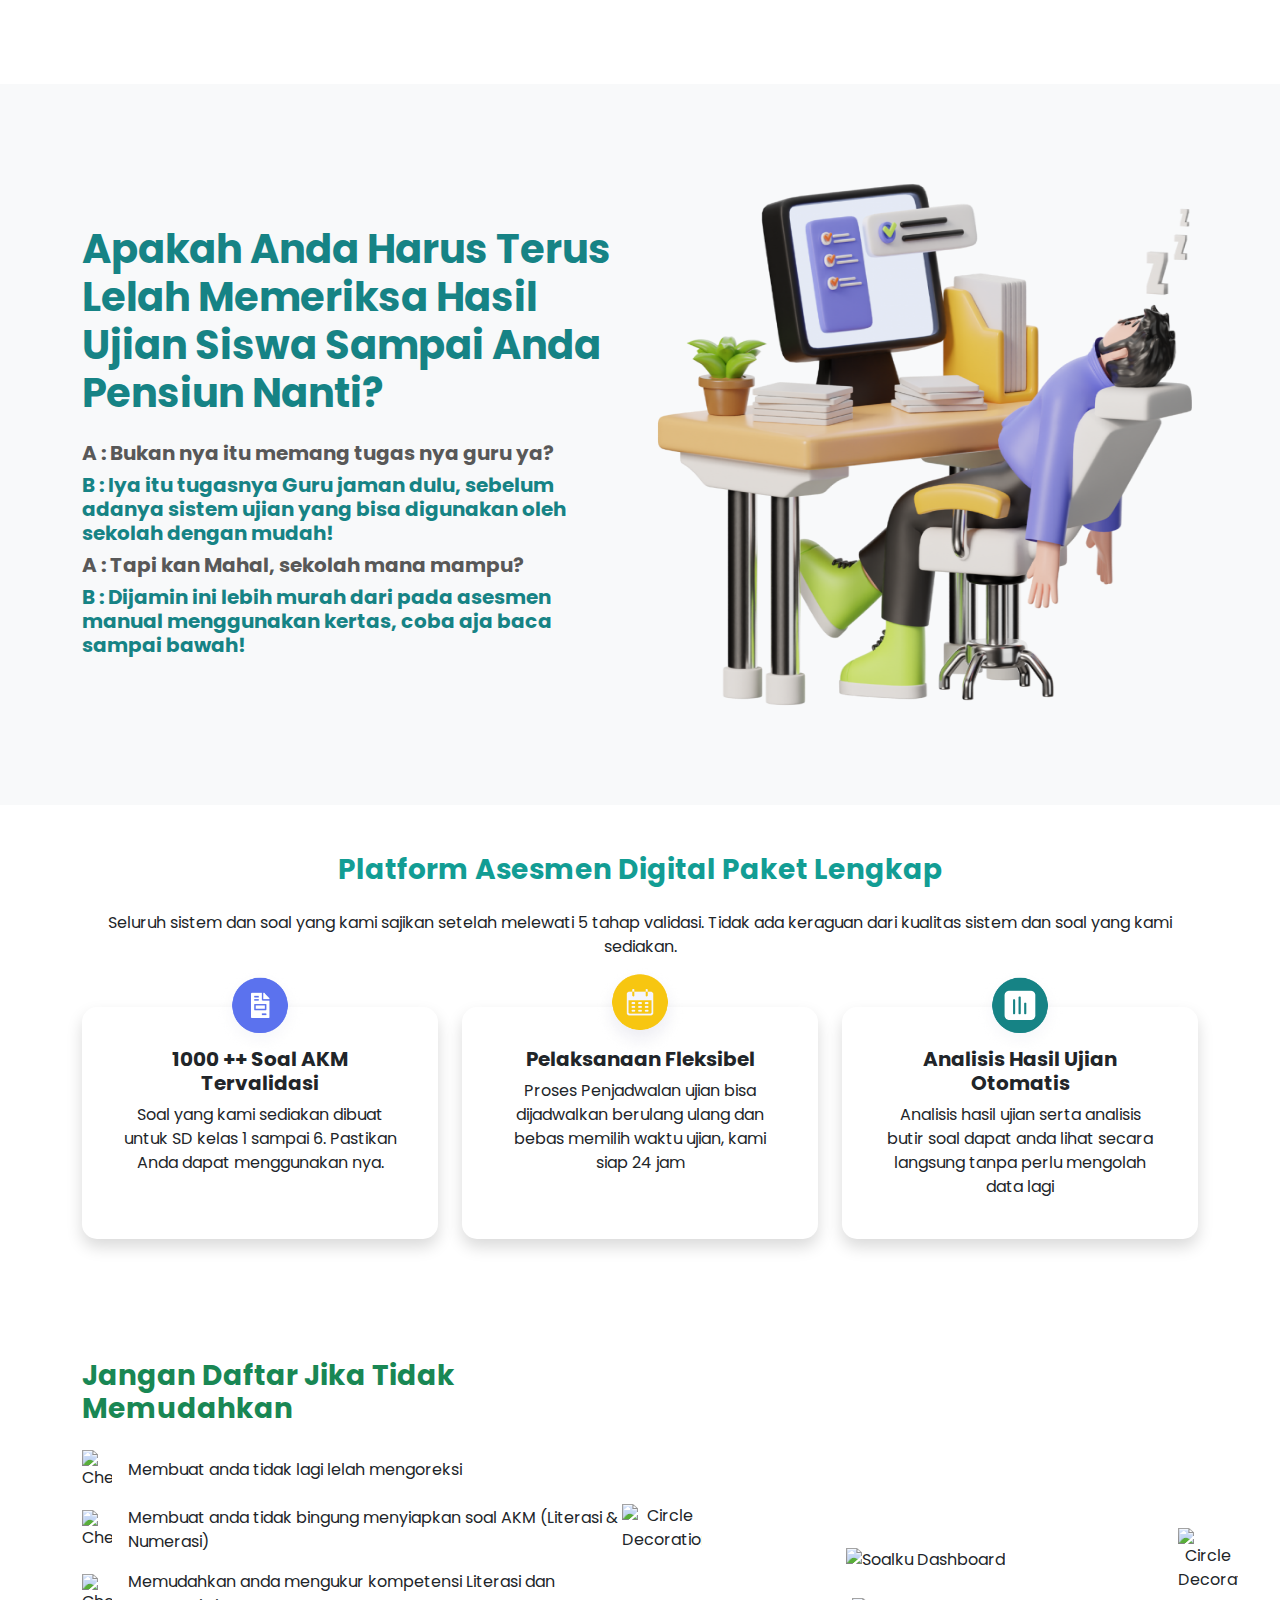
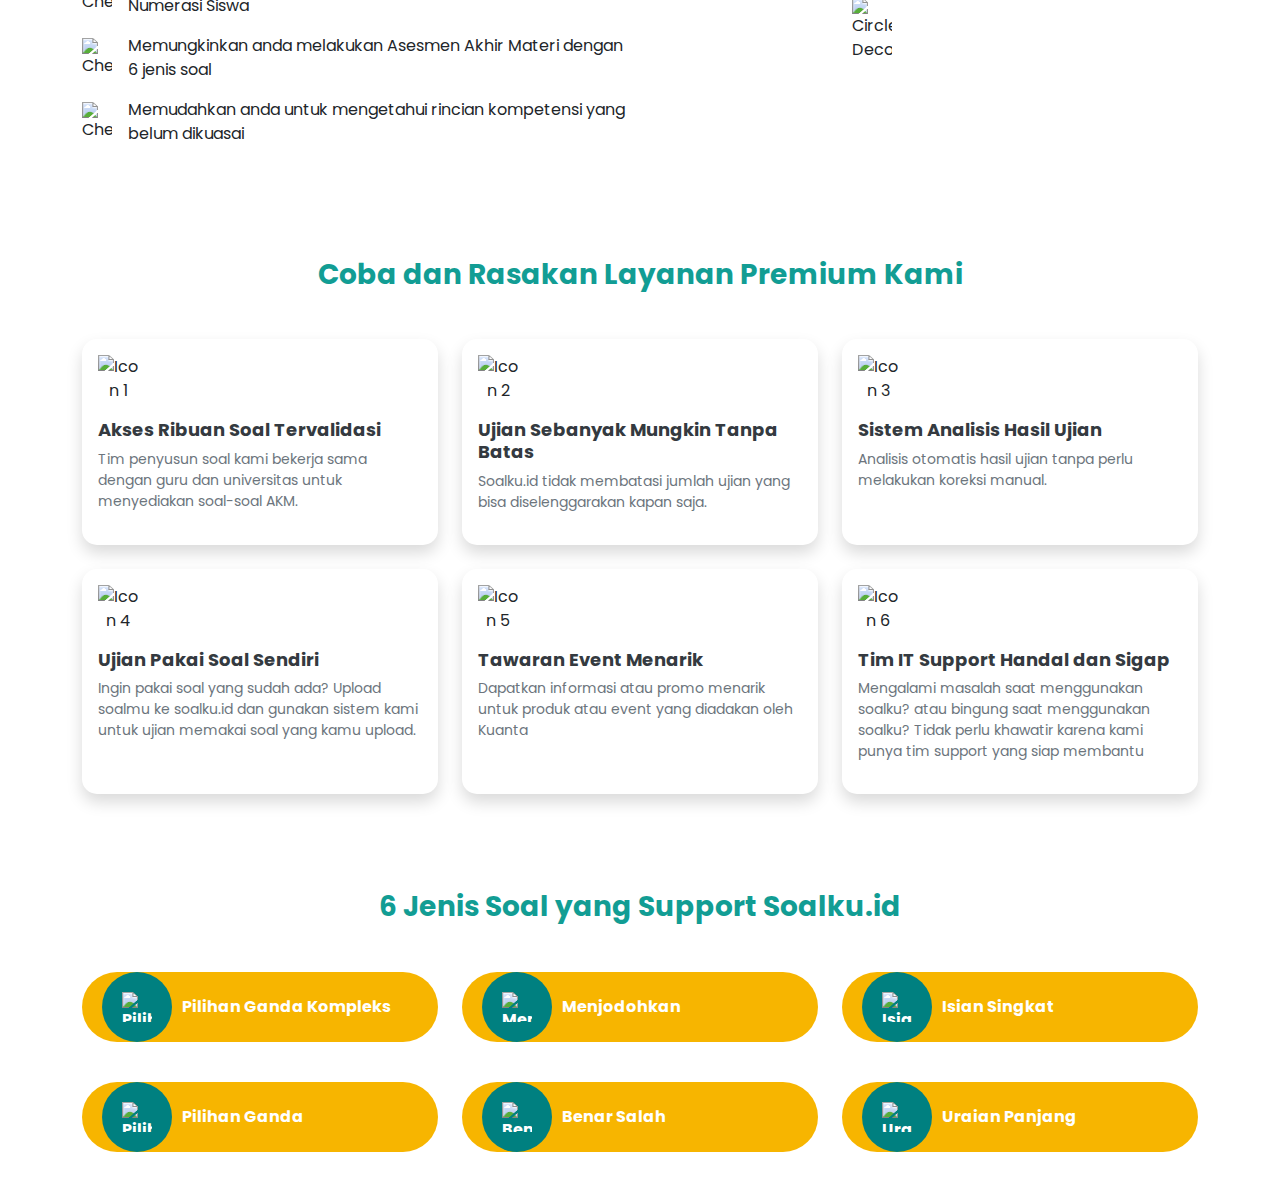
==== index.html @ 147ec41a "First progress" ====
<!doctype html>
<html lang="en">

<head>
    <meta charset="utf-8">
    <meta name="viewport" content="width=device-width, initial-scale=1">
    <title>Soalku FE</title>
    <link href="https://cdn.jsdelivr.net/npm/bootstrap@5.3.3/dist/css/bootstrap.min.css" rel="stylesheet"
        integrity="sha384-QWTKZyjpPEjISv5WaRU9OFeRpok6YctnYmDr5pNlyT2bRjXh0JMhjY6hW+ALEwIH" crossorigin="anonymous">
    <link href="https://fonts.googleapis.com/css2?family=Poppins:wght@400;500;600;700&display=swap" rel="stylesheet">
    <link rel="stylesheet" href="css/style.css">
</head>

<body>
    <nav>
        <div class="flex flex-row"></div>

    </nav>
    <main>

        <section>

        </section>

        <!-- start section 3 -->
        <section id="exam-explanation" class="py-5 bg-light">
            <div class="container">
                <div class="row align-items-center">
                    <div class="col-md-6">
                        <h1 class="mb-4 text-start" style="color: #168385;"><b>Apakah Anda Harus Terus Lelah Memeriksa
                                Hasil Ujian Siswa Sampai Anda Pensiun Nanti?</b></h1>
                        <h5 style="color: #585858;"><b>A : Bukan nya itu memang tugas nya guru ya?</b></h5>
                        <h5 style="color: #168385;"><b>B : Iya itu tugasnya Guru jaman dulu, sebelum adanya sistem ujian
                                yang bisa digunakan oleh sekolah dengan mudah!</b></h5>
                        <h5 style="color: #585858;"><b>A : Tapi kan Mahal, sekolah mana mampu?</b></h5>
                        <h5 style="color: #168385;"><b>B : Dijamin ini lebih murah dari pada asesmen manual menggunakan
                                kertas, coba aja baca sampai bawah!</b></h5>
                    </div>
                    <div class="col-md-6">
                        <img src="img/animasi guru lelah 1.png" style="width: 625px; height: 625px;" class="img-fluid"
                            alt="Gambar ilustasi pemeriksaan ujian">
                    </div>
                </div>
            </div>
        </section>
        <!-- end section 3 -->

        <!-- start section 4 -->
        <section id="assessment-platform" class="py-5">
            <div class="container text-center">
                <!-- Heading -->
                <h2 class="mb-4 fw-bold">Platform Asesmen Digital Paket Lengkap</h2>
                <p class="mb-5">Seluruh sistem dan soal yang kami sajikan setelah melewati 5 tahap validasi. Tidak ada
                    keraguan dari kualitas sistem dan soal yang kami sediakan.</p>

                <!-- Cards Section -->
                <div class="row justify-content-center">
                    <!-- Card 1 -->
                    <div class="col-md-4 mb-4">
                        <div class="card h-100 p-4 border-0 shadow">
                            <div class="card-body" style="position: relative;">
                                <!-- Icon -->
                                <div class="mb-3 icon-center">
                                    <img src="img/Group 79.png" alt="Soal AKM" class="img-fluid"
                                        style="width: 100px; height: 100px;">
                                </div>
                                <!-- Title -->
                                <h5 class="card-title fw-bold">1000 ++ Soal AKM Tervalidasi</h5>
                                <!-- Description -->
                                <p class="card-text">Soal yang kami sediakan dibuat untuk SD kelas 1 sampai 6. Pastikan
                                    Anda dapat menggunakan nya.</p>
                            </div>
                        </div>
                    </div>

                    <!-- Card 2 -->
                    <div class="col-md-4 mb-4">
                        <div class="card text-center h-100 p-4 border-0 shadow">
                            <div class="card-body" style="position: relative;">
                                <!-- Icon -->
                                <div class="mb-3 icon-center">
                                    <img src="img/Group 80.png" alt="Soal AKM" class="img-fluid"
                                        style="width: 100px; height: 100px;">
                                </div>
                                <!-- Title -->
                                <h5 class="card-title fw-bold">Pelaksanaan Fleksibel</h5>
                                <!-- Description -->
                                <p class="card-text">Proses Penjadwalan ujian bisa dijadwalkan berulang ulang dan bebas
                                    memilih waktu ujian, kami siap 24 jam</p>
                            </div>
                        </div>
                    </div>

                    <!-- Card 3 -->
                    <div class="col-md-4 mb-4">
                        <div class="card text-center h-100 p-4 border-0 shadow">
                            <div class="card-body" style="position: relative;">
                                <!-- Icon -->
                                <div class="mb-3 icon-center">
                                    <img src="img/Group 81.png" alt="Soal AKM" class="img-fluid"
                                        style="width: 100px; height: 100px;">
                                </div>
                                <!-- Title -->
                                <h5 class="card-title fw-bold">Analisis Hasil Ujian Otomatis</h5>
                                <!-- Description -->
                                <p class="card-text">Analisis hasil ujian serta analisis butir soal dapat anda lihat
                                    secara langsung tanpa perlu mengolah data lagi</p>
                            </div>
                        </div>
                    </div>


                </div>
            </div>
        </section>
        <!-- end section 4 -->

        <!-- section 5 -->
        <section class="container py-5">
            <div class="row align-items-center">
                <!-- Left side content (list of features) -->
                <div class="col-md-6">
                    <h2 class="fw-bold text-success">Jangan Daftar Jika Tidak Memudahkan</h2>
                    <ul class="list-unstyled mt-4">
                        <li class="d-flex align-items-center mb-3">
                            <img src="img/check-icon.png" alt="Check" class="me-3" style="width: 30px;">
                            Membuat anda tidak lagi lelah mengoreksi
                        </li>
                        <li class="d-flex align-items-center mb-3">
                            <img src="img/check-icon.png" alt="Check" class="me-3" style="width: 30px;">
                            Membuat anda tidak bingung menyiapkan soal AKM (Literasi & Numerasi)
                        </li>
                        <li class="d-flex align-items-center mb-3">
                            <img src="img/check-icon.png" alt="Check" class="me-3" style="width: 30px;">
                            Memudahkan anda mengukur kompetensi Literasi dan Numerasi Siswa
                        </li>
                        <li class="d-flex align-items-center mb-3">
                            <img src="img/check-icon.png" alt="Check" class="me-3" style="width: 30px;">
                            Memungkinkan anda melakukan Asesmen Akhir Materi dengan 6 jenis soal
                        </li>
                        <li class="d-flex align-items-center mb-3">
                            <img src="img/check-icon.png" alt="Check" class="me-3" style="width: 30px;">
                            Memudahkan anda untuk mengetahui rincian kompetensi yang belum dikuasai
                        </li>
                    </ul>
                </div>

                <!-- Right side content (image) -->
                <div class="col-md-6 text-center">
                    <div class="position-relative">
                        <!-- Main Screenshot -->
                        <img src="img/screenshot.png" alt="Soalku Dashboard" class="img-fluid"
                            style="width: 100%; max-width: 600px;">

                        <!-- Decorative Circles -->
                        <img src="img/circle-yellow.png" alt="Circle Decoration" class="position-absolute"
                            style="top: -20px; right: -40px; width: 60px;">
                        <img src="img/circle-blue.png" alt="Circle Decoration" class="position-absolute"
                            style="bottom: 20px; left: -30px; width: 80px;">
                        <img src="img/circle-red.png" alt="Circle Decoration" class="position-absolute"
                            style="top: 50px; left: 200px; width: 40px;">
                    </div>
                </div>
            </div>
        </section>
        <!-- end section 5 -->

        <!-- section 6 -->
        <section class="layanan-premium py-5">
            <div class="container text-center">
                <h2 class="mb-5">Coba dan Rasakan Layanan Premium Kami</h2>
                <div class="row g-4">
                    <!-- Card 1 -->
                    <div class="col-md-4">
                        <div class="card p-3 h-100 shadow">
                            <img src="img/ikon1.png" alt="Icon 1" class="mb-3" width="40">
                            <h5 class="fw-bold">Akses Ribuan Soal Tervalidasi</h5>
                            <p>Tim penyusun soal kami bekerja sama dengan guru dan universitas untuk menyediakan
                                soal-soal AKM.</p>
                        </div>
                    </div>
                    <!-- Card 2 -->
                    <div class="col-md-4">
                        <div class="card p-3 h-100 shadow">
                            <img src="img/ikon2.png" alt="Icon 2" class="mb-3" width="40">
                            <h5 class="fw-bold">Ujian Sebanyak Mungkin Tanpa Batas</h5>
                            <p>Soalku.id tidak membatasi jumlah ujian yang bisa diselenggarakan kapan saja.</p>
                        </div>
                    </div>
                    <!-- Card 3 -->
                    <div class="col-md-4">
                        <div class="card p-3 h-100 shadow">
                            <img src="img/ikon3.png" alt="Icon 3" class="mb-3" width="40">
                            <h5 class="fw-bold">Sistem Analisis Hasil Ujian</h5>
                            <p>Analisis otomatis hasil ujian tanpa perlu melakukan koreksi manual.</p>
                        </div>
                    </div>

                    <!-- Card 4 -->
                    <div class="col-md-4">
                        <div class="card p-3 h-100 shadow">
                            <img src="img/ikon3.png" alt="Icon 4" class="mb-3" width="40">
                            <h5 class="fw-bold">Ujian Pakai Soal Sendiri</h5>
                            <p>Ingin pakai soal yang sudah ada? Upload soalmu ke soalku.id dan gunakan sistem kami untuk
                                ujian memakai soal yang kamu upload.</p>
                        </div>
                    </div>

                    <!-- Card 5 -->
                    <div class="col-md-4">
                        <div class="card p-3 h-100 shadow">
                            <img src="img/ikon3.png" alt="Icon 5" class="mb-3" width="40">
                            <h5 class="fw-bold">Tawaran Event Menarik</h5>
                            <p>Dapatkan informasi atau promo menarik untuk produk atau event yang diadakan oleh Kuanta
                            </p>
                        </div>
                    </div>

                    <!-- Card 6 -->
                    <div class="col-md-4">
                        <div class="card p-3 h-100 shadow">
                            <img src="img/ikon3.png" alt="Icon 6" class="mb-3" width="40">
                            <h5 class="fw-bold">Tim IT Support Handal dan Sigap</h5>
                            <p>Mengalami masalah saat menggunakan soalku? atau bingung saat menggunakan soalku? Tidak
                                perlu khawatir karena kami punya tim support yang siap membantu</p>
                        </div>
                    </div>
                    <!-- Add other cards similarly... -->
                </div>
            </div>
        </section>


        <section class="jenis-soal py-5">
            <div class="container text-center">
                <h2 class="mb-5">6 Jenis Soal yang Support Soalku.id</h2>
                <div class="row g-4 justify-content-center">
                    <div class="col-md-4">
                        <div class="btn-custom d-flex align-items-center">
                            <div class="ikon-wrapper">
                                <img src="img/ikon-pilihan-ganda.png" alt="Pilihan Ganda" class="ikon">
                            </div>
                            <span>Pilihan Ganda Kompleks</span>
                        </div>
                    </div>
                    <div class="col-md-4">
                        <div class="btn-custom d-flex align-items-center">
                            <div class="ikon-wrapper">
                                <img src="img/ikon-menjodohkan.png" alt="Menjodohkan" class="ikon">
                            </div>
                            <span>Menjodohkan</span>
                        </div>
                    </div>
                    <div class="col-md-4">
                        <div class="btn-custom d-flex align-items-center">
                            <div class="ikon-wrapper">
                                <img src="img/ikon-isian-singkat.png" alt="Isian Singkat" class="ikon">
                            </div>
                            <span>Isian Singkat</span>
                        </div>
                    </div>
                </div>

                <div class="row g-4 justify-content-center mt-3">
                    <div class="col-md-4">
                        <div class="btn-custom d-flex align-items-center">
                            <div class="ikon-wrapper">
                                <img src="img/ikon-pilihan-ganda.png" alt="Pilihan Ganda" class="ikon">
                            </div>
                            <span>Pilihan Ganda</span>
                        </div>
                    </div>
                    <div class="col-md-4">
                        <div class="btn-custom d-flex align-items-center">
                            <div class="ikon-wrapper">
                                <img src="img/ikon-benar-salah.png" alt="Benar Salah" class="ikon">
                            </div>
                            <span>Benar Salah</span>
                        </div>
                    </div>
                    <div class="col-md-4">
                        <div class="btn-custom d-flex align-items-center">
                            <div class="ikon-wrapper">
                                <img src="img/ikon-uraian-panjang.png" alt="Uraian Panjang" class="ikon">
                            </div>
                            <span>Uraian Panjang</span>
                        </div>
                    </div>
                </div>
            </div>
        </section>
        <!-- end section 6 -->
    </main>
    <script src="https://cdn.jsdelivr.net/npm/bootstrap@5.3.3/dist/js/bootstrap.bundle.min.js"
        integrity="sha384-YvpcrYf0tY3lHB60NNkmXc5s9fDVZLESaAA55NDzOxhy9GkcIdslK1eN7N6jIeHz"
        crossorigin="anonymous"></script>
</body>

</html>
---- css/style.css ----
body {
    font-family: 'Poppins', sans-serif;
    font-weight: 400; /* Bisa disesuaikan dengan pilihan yang di-load */
}

.icon-center {
    position: absolute;
    top: -20px;
    left: 50%;
    transform: translate(-50%, -50%);
}

* {
    margin: 0px;
    padding: 0px;
    list-style: none;
    text-decoration: none;
}

main {
    display: flex;
    flex-direction: column;
}

nav {
    padding: 42px 126px 42px 83px;
}

h2 {
    font-weight: bold;
    color: #129D94;
}

.card {
    border: none;
    border-radius: 15px;
}

.layanan-premium .card h5 {
    color: #343A40;
    font-size: 18px;
    text-align: start;
}

.layanan-premium .card p {
    font-size: 14px;
    color: #6C757D;
    text-align: start;
}

.jenis-soal-item {
    background-color: #E5F9F7;
    color: #129D94;
    text-align: center;
}

.jenis-soal-item img {
    margin-bottom: 10px;
}

.jenis-soal-item p {
    font-weight: bold;
    color: #343A40;
}

.btn-custom {
    background-color: #f7b500; /* Warna kuning */
    color: white;
    border-radius: 50px;
    padding: 10px 20px;
    display: flex;
    align-items: center;
    justify-content: flex-start;
    font-size: 16px;
    font-weight: bold;
    width: 100%;
    height: 70px;
    position: relative;
}

.ikon-wrapper {
    background-color: #008080; /* Warna hijau untuk lingkaran */
    border-radius: 50%;
    width: 70px;
    height: 70px;
    display: flex;
    align-items: center;
    justify-content: center;
    margin-right: 10px;
}

.ikon {
    width: 30px;
    height: 30px;
}

h2 {
    font-size: 28px;
    font-weight: bold;
}
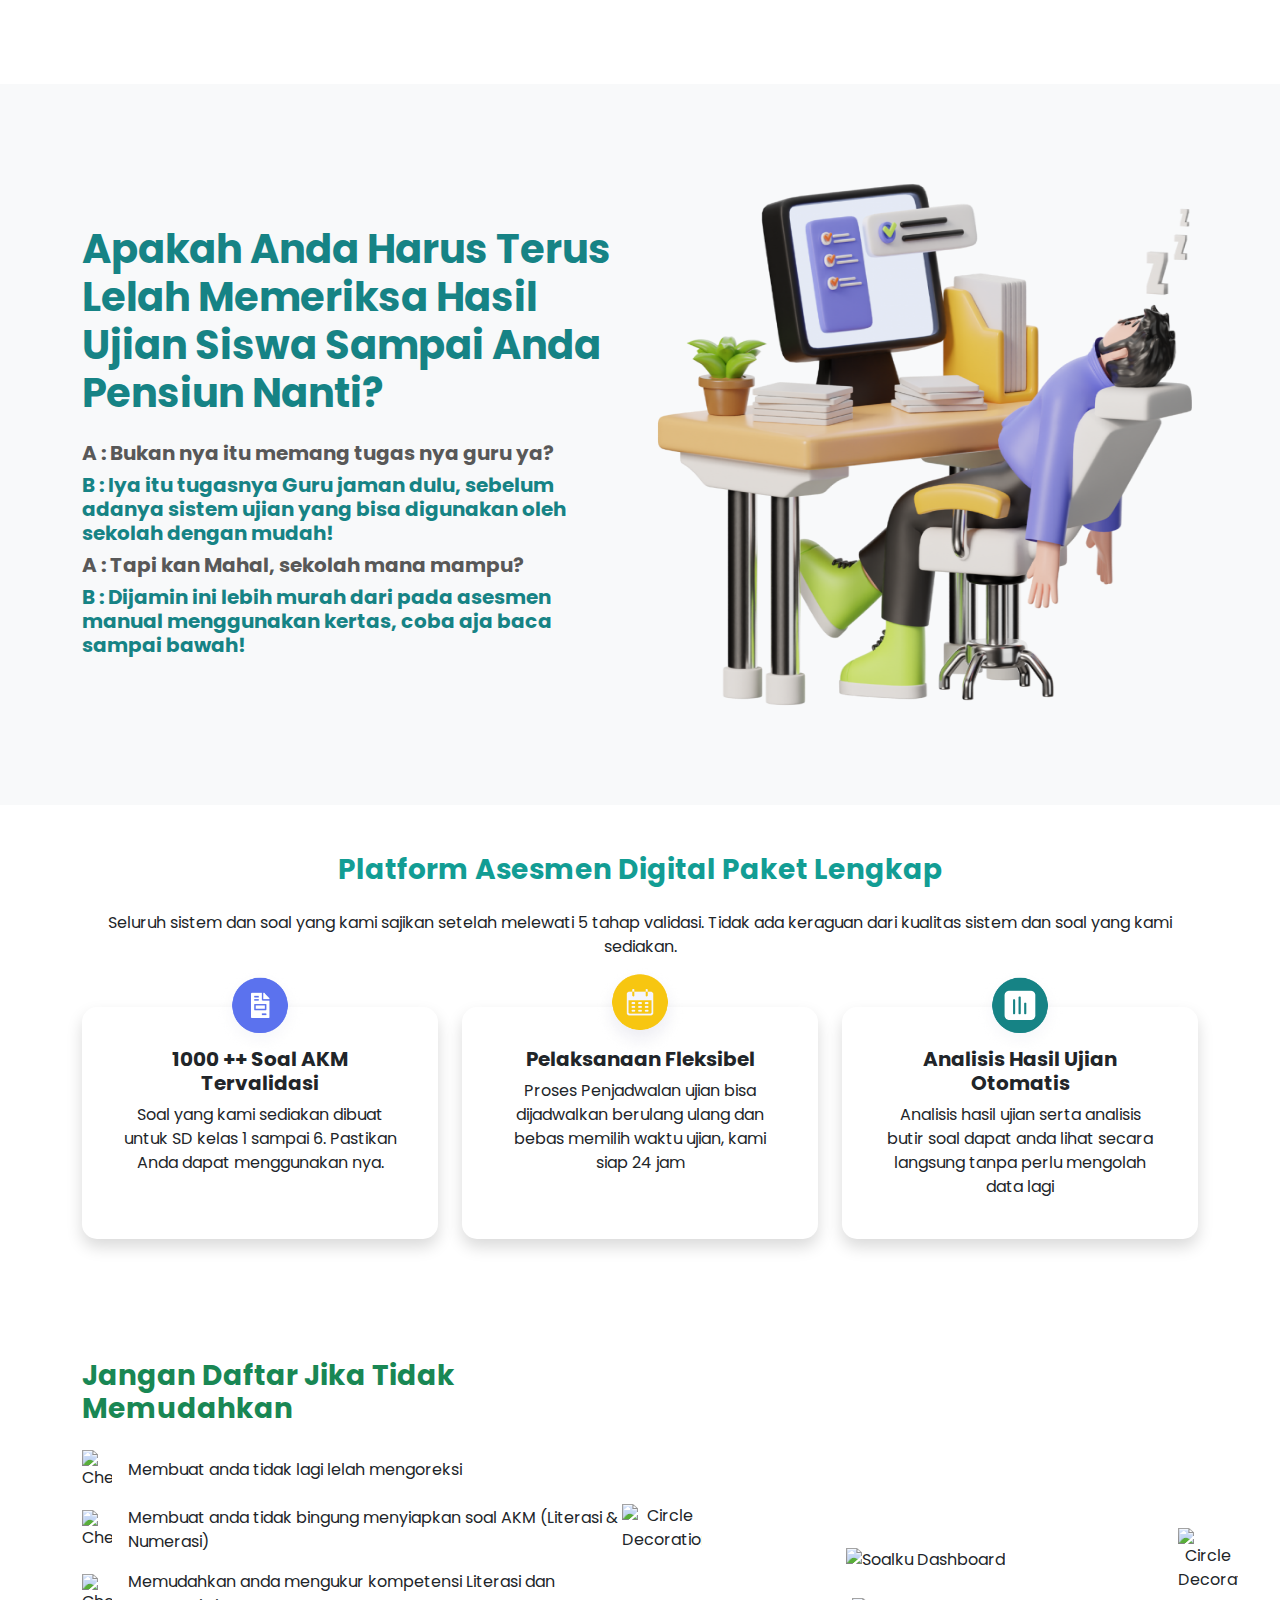
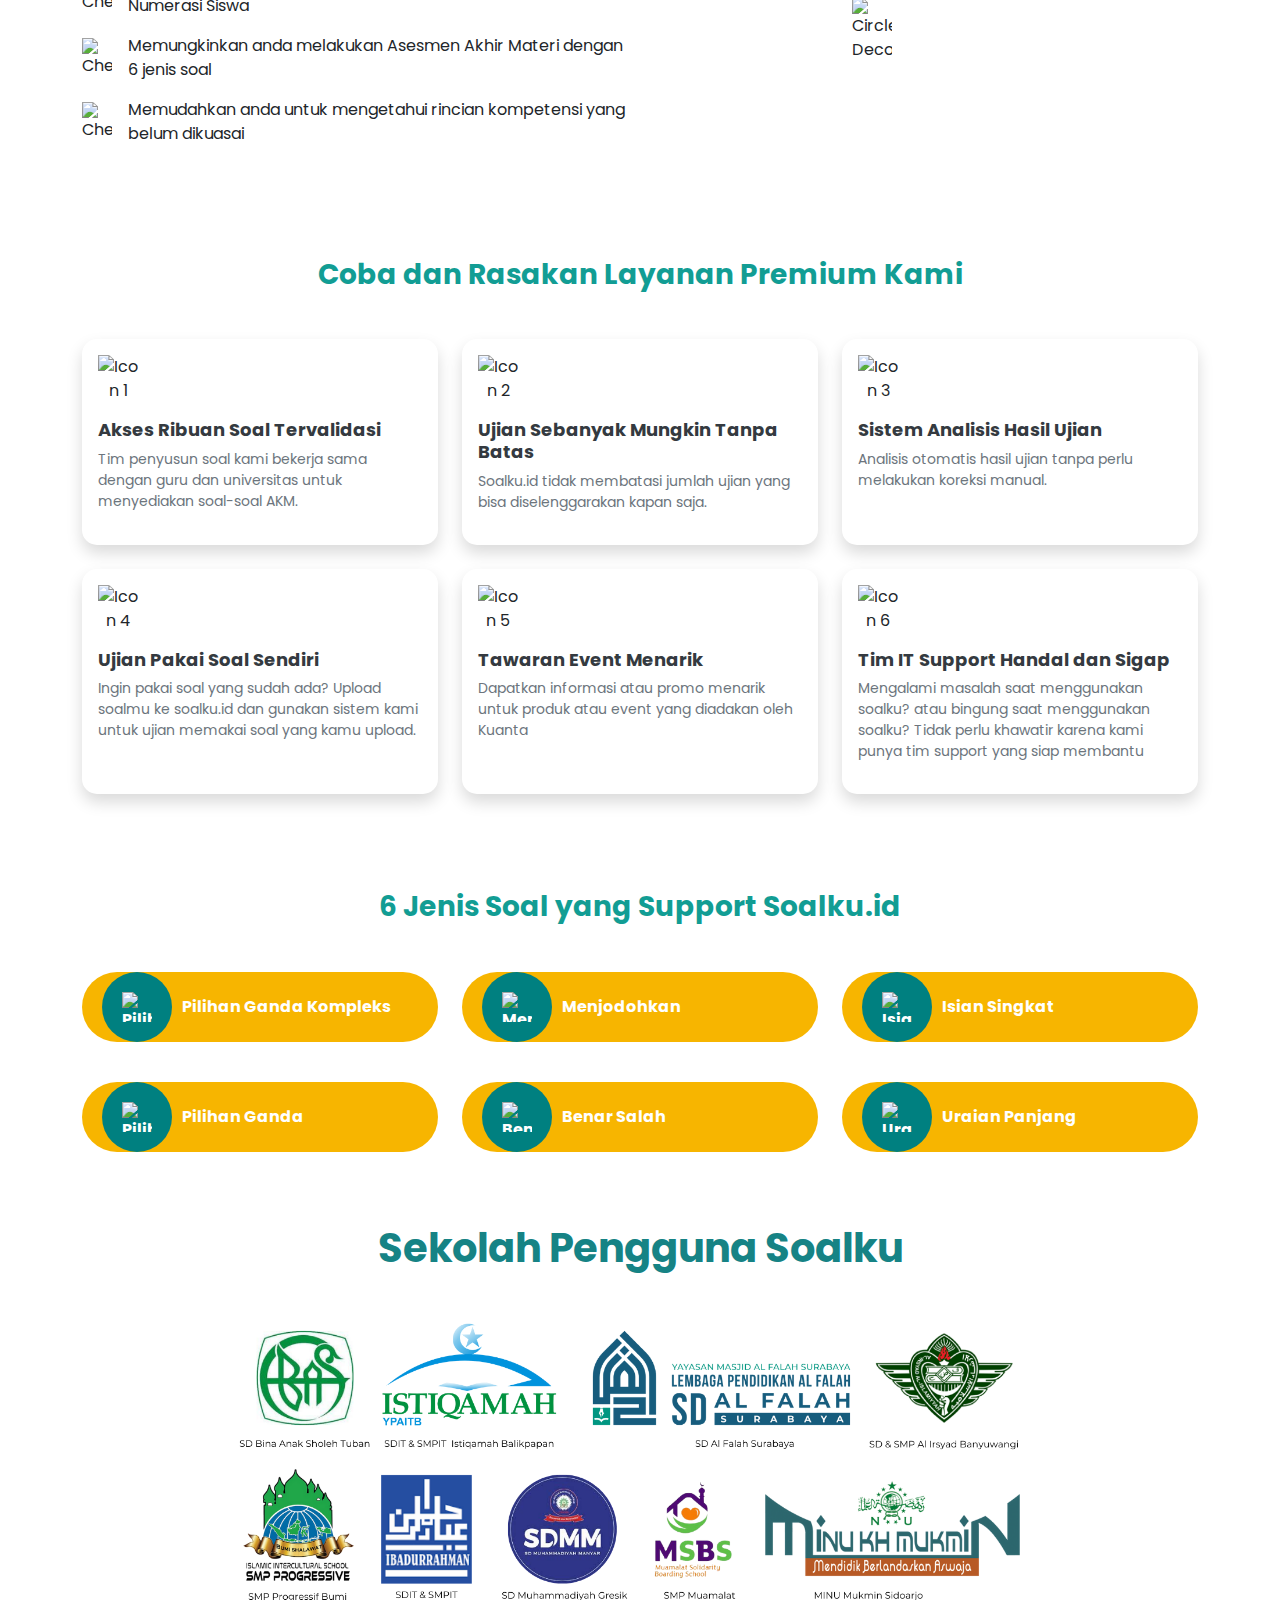
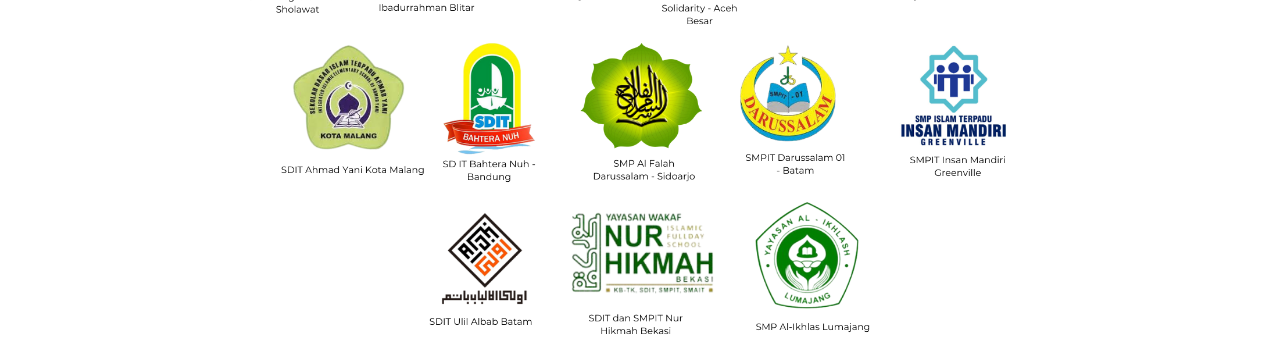
==== commit cad14719: "First progress revisi" ====
--- a/index.html
+++ b/index.html
@@ -290,6 +290,13 @@
             </div>
         </section>
         <!-- end section 6 -->
+
+        <section>
+            <div class="container">
+                <h1 class="my-4" style="color: #168385;text-align: center; font-weight: bold;">Sekolah Pengguna Soalku</h1>
+                <img src="img/Proposal Produk Soalku.id 1.png" alt="Daftar Sekolah Pengguna Soalku" class="main-image">
+            </div>
+        </section>
     </main>
     <script src="https://cdn.jsdelivr.net/npm/bootstrap@5.3.3/dist/js/bootstrap.bundle.min.js"
         integrity="sha384-YvpcrYf0tY3lHB60NNkmXc5s9fDVZLESaAA55NDzOxhy9GkcIdslK1eN7N6jIeHz"
--- a/css/style.css
+++ b/css/style.css
@@ -98,4 +98,10 @@
 h2 {
     font-size: 28px;
     font-weight: bold;
+}
+
+.main-image {
+    max-width: 100%;
+    height: auto;
+    margin: 20px 0;
 }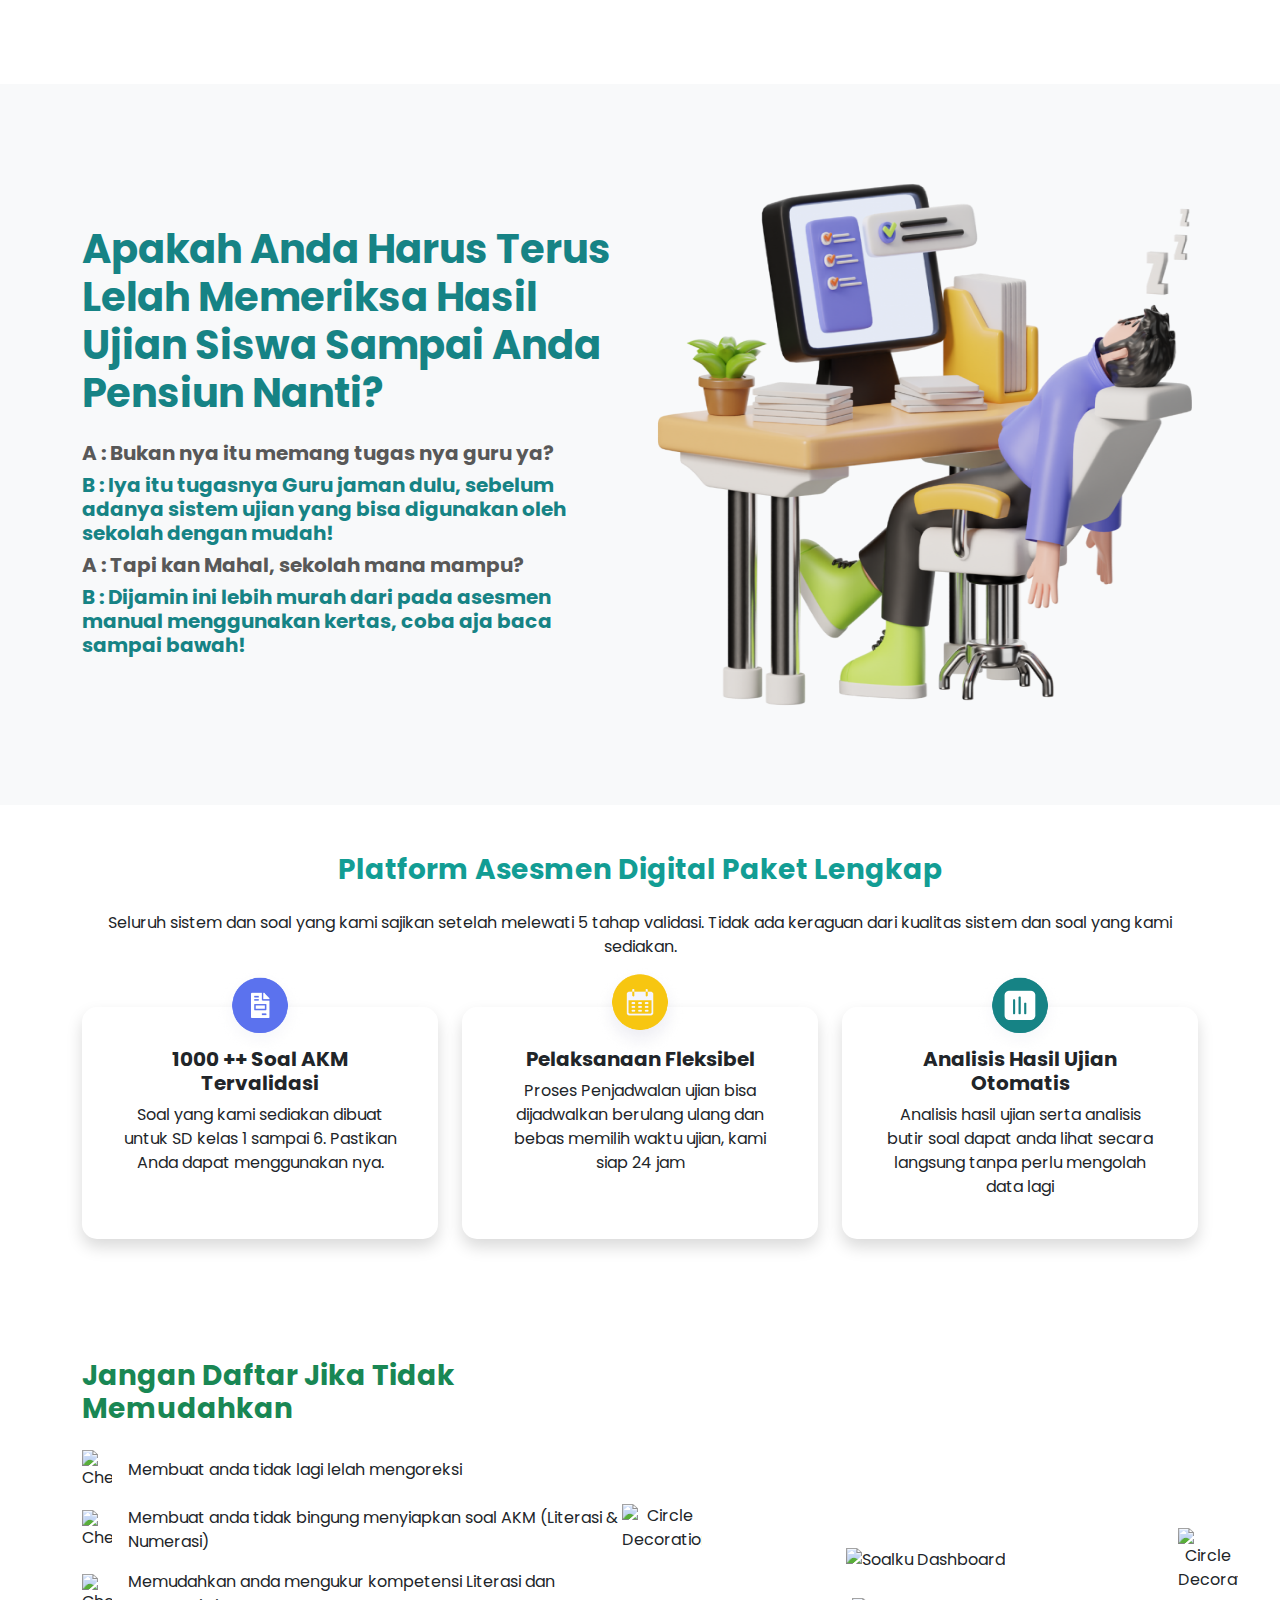
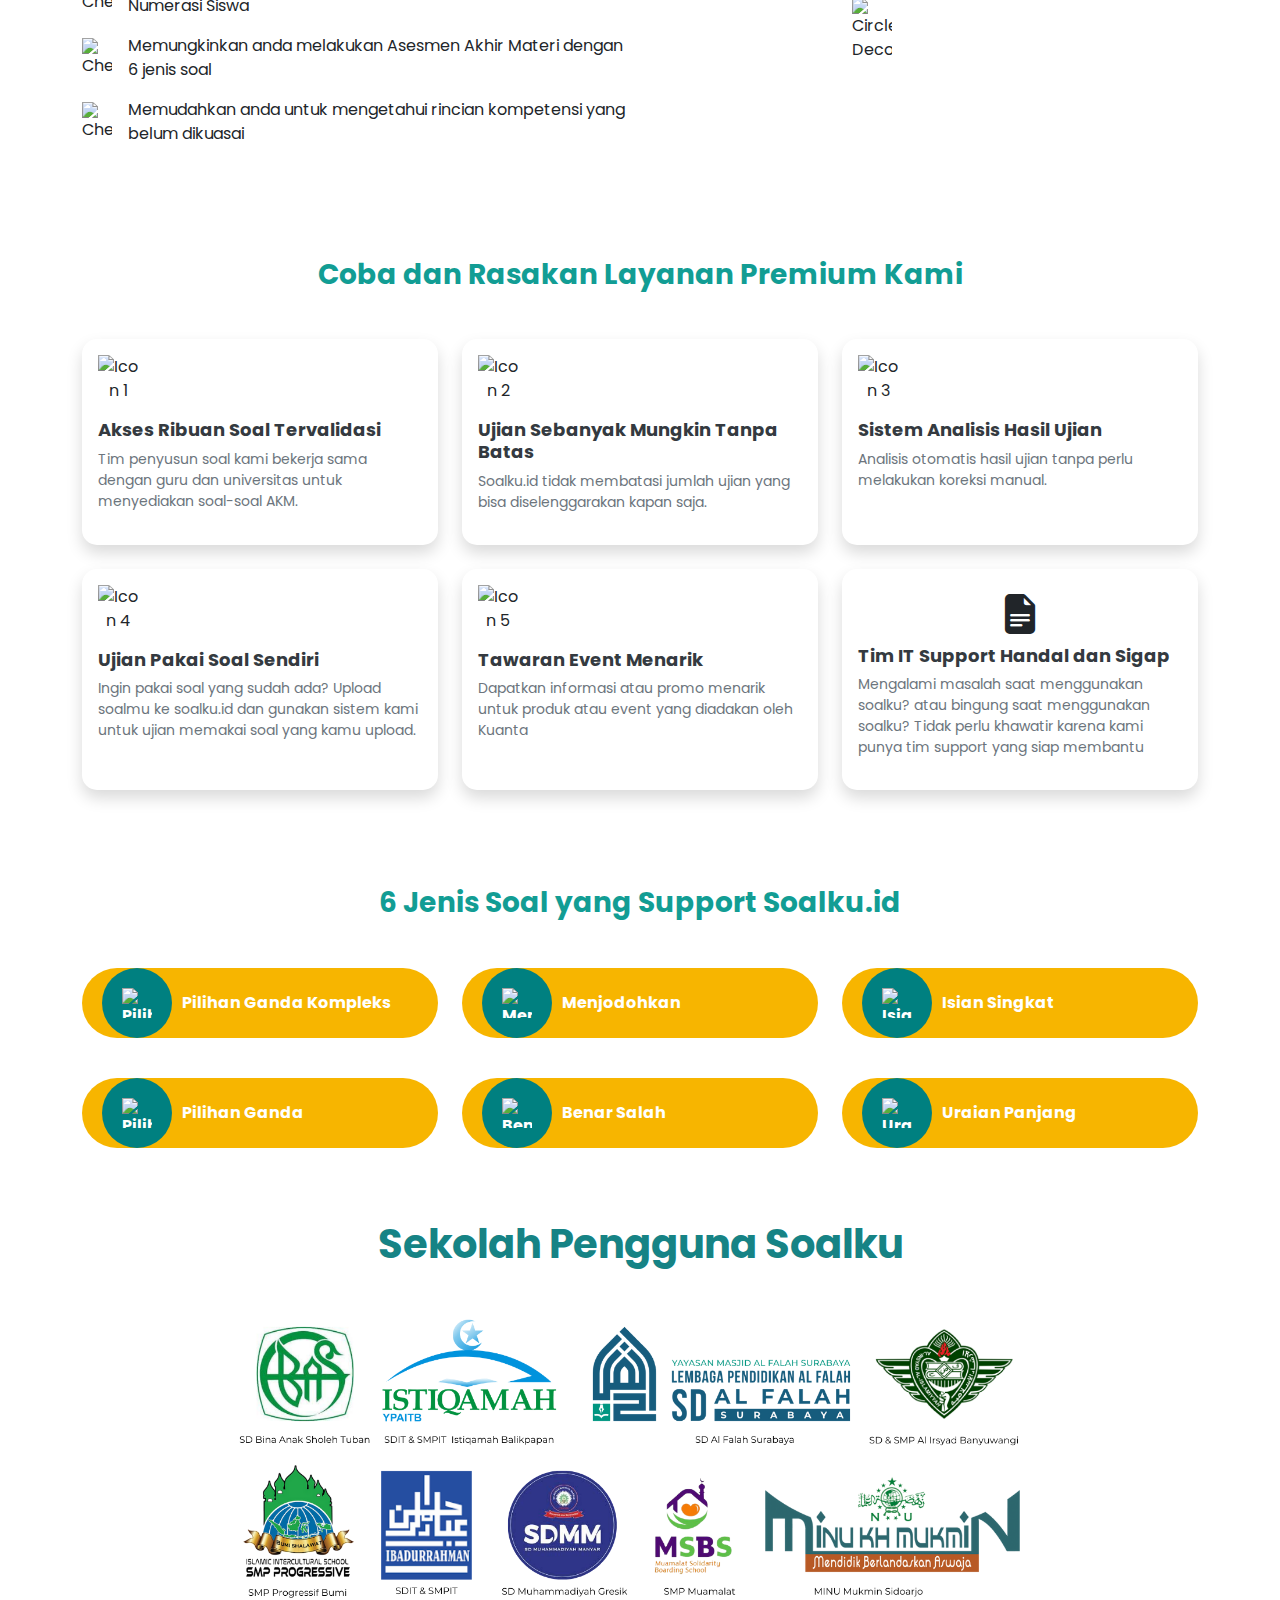
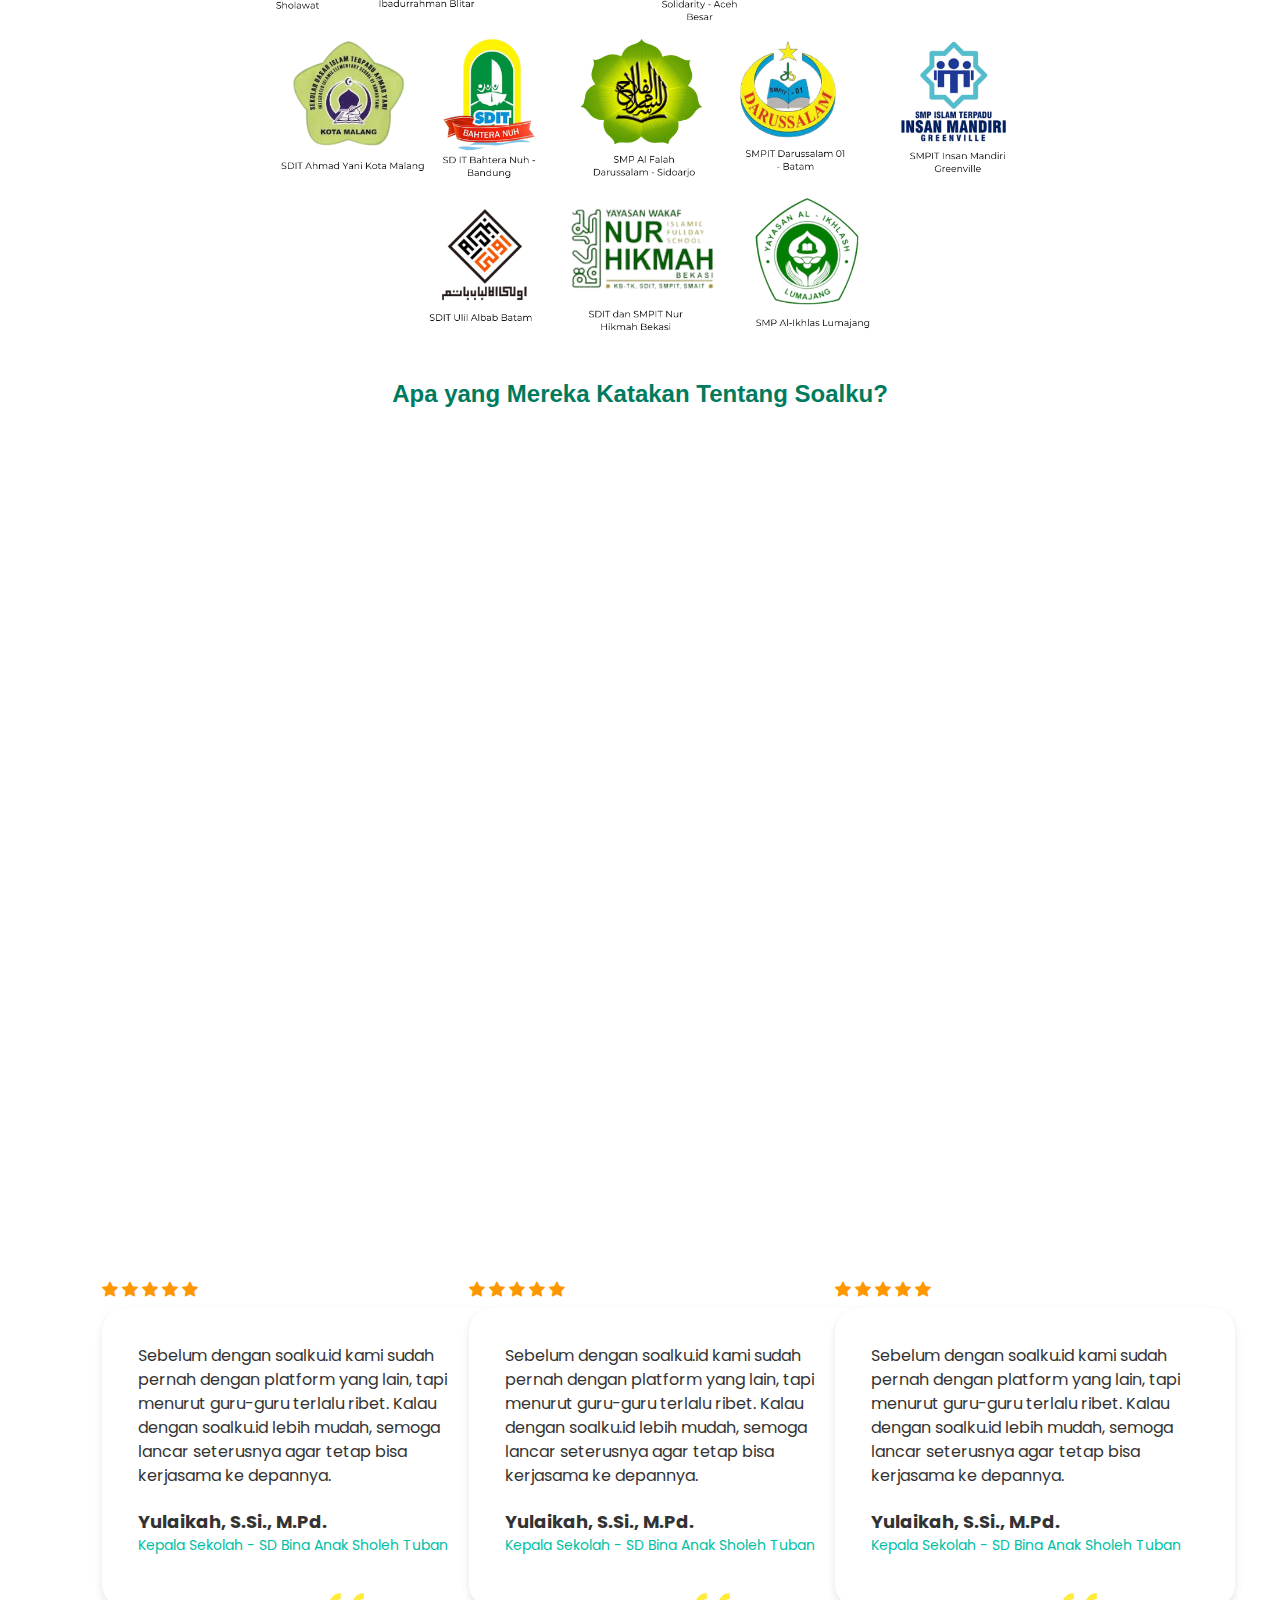
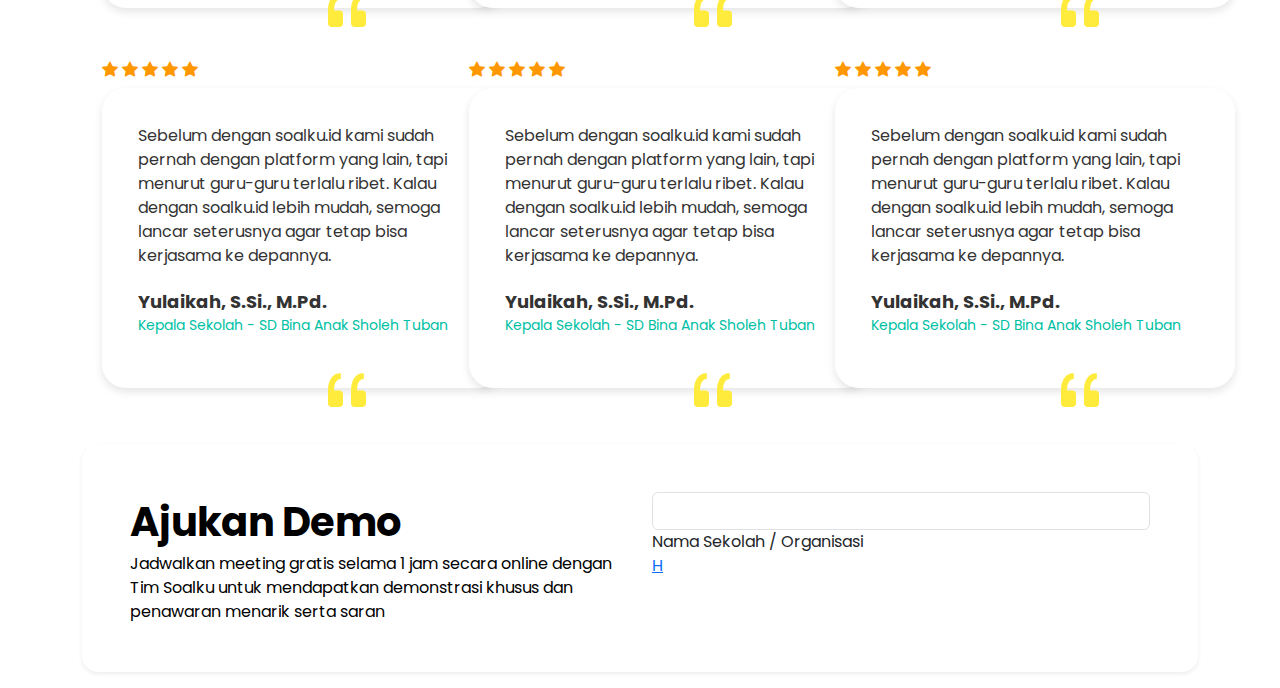
==== commit 2a02ceb2: "Second Progress" ====
--- a/index.html
+++ b/index.html
@@ -8,6 +8,7 @@
     <link href="https://cdn.jsdelivr.net/npm/bootstrap@5.3.3/dist/css/bootstrap.min.css" rel="stylesheet"
         integrity="sha384-QWTKZyjpPEjISv5WaRU9OFeRpok6YctnYmDr5pNlyT2bRjXh0JMhjY6hW+ALEwIH" crossorigin="anonymous">
     <link href="https://fonts.googleapis.com/css2?family=Poppins:wght@400;500;600;700&display=swap" rel="stylesheet">
+    <link rel="stylesheet" href="https://cdn.jsdelivr.net/npm/bootstrap-icons@1.11.1/font/bootstrap-icons.css">
     <link rel="stylesheet" href="css/style.css">
 </head>
 
@@ -219,7 +220,8 @@
                     <!-- Card 6 -->
                     <div class="col-md-4">
                         <div class="card p-3 h-100 shadow">
-                            <img src="img/ikon3.png" alt="Icon 6" class="mb-3" width="40">
+                            <!-- <img src="img/ikon3.png" alt="Icon 6" class="mb-3" width="40"> -->
+                            <i class="bi bi-file-earmark-text-fill fs-1 em-primary"></i>
                             <h5 class="fw-bold">Tim IT Support Handal dan Sigap</h5>
                             <p>Mengalami masalah saat menggunakan soalku? atau bingung saat menggunakan soalku? Tidak
                                 perlu khawatir karena kami punya tim support yang siap membantu</p>
@@ -293,10 +295,454 @@
 
         <section>
             <div class="container">
-                <h1 class="my-4" style="color: #168385;text-align: center; font-weight: bold;">Sekolah Pengguna Soalku</h1>
+                <h1 class="my-4" style="color: #168385;text-align: center; font-weight: bold;">Sekolah Pengguna Soalku
+                </h1>
                 <img src="img/Proposal Produk Soalku.id 1.png" alt="Daftar Sekolah Pengguna Soalku" class="main-image">
             </div>
         </section>
+
+        <!-- start section 7 -->
+        <!-- <section>
+            <div class="container">
+                <div class="section-title">
+                    Apa yang Mereka Katakan Tentang Soalku?
+                </div>
+                <div class="video-container">
+                    <div class="video-placeholder">
+                        <iframe width="300" height="200" src="https://www.youtube.com/embed/VIDEO_ID_1" frameborder="0"
+                            allow="accelerometer; autoplay; clipboard-write; encrypted-media; gyroscope; picture-in-picture"
+                            allowfullscreen></iframe>
+                    </div>
+                    <div class="video-placeholder">
+                        
+                        <iframe width="633" height="390"
+                            src="https://www.youtube.com/embed/4vLpWUlQneE?si=etksbT81t74dkSfg"
+                            title="YouTube video player" frameborder="0"
+                            allow="accelerometer; autoplay; clipboard-write; encrypted-media; gyroscope; picture-in-picture; web-share"
+                            referrerpolicy="strict-origin-when-cross-origin" allowfullscreen></iframe>
+                    </div>
+                </div>
+            </div>
+
+            <div class="testimonial-container">
+                <div class="stars">
+                    <i class="bi bi-star-fill"></i>
+                    <i class="bi bi-star-fill"></i>
+                    <i class="bi bi-star-fill"></i>
+                    <i class="bi bi-star-fill"></i>
+                    <i class="bi bi-star-fill"></i>
+                </div>
+                <div class="testimonial-card">
+                    <div class="testimonial-text">
+                        Sebelum dengan soalku.id kami sudah pernah dengan platform yang lain, tapi menurut guru-guru
+                        terlalu ribet. Kalau dengan soalku.id lebih mudah, semoga lancar seterusnya agar tetap bisa
+                        kerjasama ke depannya.
+                    </div>
+                    <div class="author">
+                        Yulaikah, S.Si., M.Pd.
+                    </div>
+                    <div class="position">
+                        Kepala Sekolah - SD Bina Anak Sholeh Tuban
+                    </div>
+                </div>
+                <div class="quote-icon">
+                    <i class="bi bi-quote"></i>
+                </div>
+            </div>
+
+            <div class="col-md-4 testimonial-container">
+                <div class="stars">
+                    <i class="bi bi-star-fill"></i>
+                    <i class="bi bi-star-fill"></i>
+                    <i class="bi bi-star-fill"></i>
+                    <i class="bi bi-star-fill"></i>
+                    <i class="bi bi-star-fill"></i>
+                </div>
+                <div class="testimonial-card">
+                    <div class="testimonial-text">
+                        Sebelum dengan soalku.id kami sudah pernah dengan platform yang lain, tapi menurut guru-guru
+                        terlalu ribet. Kalau dengan soalku.id lebih mudah, semoga lancar seterusnya agar tetap bisa
+                        kerjasama ke depannya.
+                    </div>
+                    <div class="author">
+                        Yulaikah, S.Si., M.Pd.
+                    </div>
+                    <div class="position">
+                        Kepala Sekolah - SD Bina Anak Sholeh Tuban
+                    </div>
+                </div>
+                <div class="quote-icon">
+                    <i class="bi bi-quote"></i>
+                </div>
+            </div>
+
+            <div class="col-md-4 testimonial-container">
+                <div class="stars">
+                    <i class="bi bi-star-fill"></i>
+                    <i class="bi bi-star-fill"></i>
+                    <i class="bi bi-star-fill"></i>
+                    <i class="bi bi-star-fill"></i>
+                    <i class="bi bi-star-fill"></i>
+                </div>
+                <div class="testimonial-card">
+                    <div class="testimonial-text">
+                        Sebelum dengan soalku.id kami sudah pernah dengan platform yang lain, tapi menurut guru-guru
+                        terlalu ribet. Kalau dengan soalku.id lebih mudah, semoga lancar seterusnya agar tetap bisa
+                        kerjasama ke depannya.
+                    </div>
+                    <div class="author">
+                        Yulaikah, S.Si., M.Pd.
+                    </div>
+                    <div class="position">
+                        Kepala Sekolah - SD Bina Anak Sholeh Tuban
+                    </div>
+                </div>
+                <div class="quote-icon">
+                    <i class="bi bi-quote"></i>
+                </div>
+            </div>
+
+        </section> -->
+        <section>
+            <div class="container">
+                <h2 class="section-title text-center">Apa yang Mereka Katakan Tentang Soalku?</h2>
+                <div class="row video-container justify-content-center">
+                    <div class="col-md-5" style=" width: 633px; height: 390px;">
+                        <div class="ratio ratio-16x9">
+                            <iframe src="https://www.youtube.com/embed/4vLpWUlQneE" allowfullscreen></iframe>
+                        </div>
+                    </div>
+                    <div class="col-md-5" style="width: 633px; height: 390px;">
+                        <div class="ratio ratio-16x9">
+                            <iframe src="https://www.youtube.com/embed/4vLpWUlQneE" allowfullscreen></iframe>
+                        </div>
+                    </div>
+                </div>
+            </div>
+
+            <!-- <div class="row justify-content-center">
+                <div class="col-md-4 testimonial-container">
+                    <div class="stars">
+                        <i class="bi bi-star-fill"></i>
+                        <i class="bi bi-star-fill"></i>
+                        <i class="bi bi-star-fill"></i>
+                        <i class="bi bi-star-fill"></i>
+                        <i class="bi bi-star-fill"></i>
+                    </div>
+                    <div class="card testimonial-card">
+                        <div class="card-body">
+                            <div class="testimonial-text">
+                                Sebelum dengan soalku.id kami sudah pernah dengan platform yang lain, tapi menurut guru-guru terlalu ribet. 
+                                Kalau dengan soalku.id lebih mudah, semoga lancar seterusnya agar tetap bisa kerjasama ke depannya.
+                            </div>
+                            <div class="author">
+                                Yulaikah, S.Si., M.Pd.
+                            </div>
+                            <div class="position">
+                                Kepala Sekolah - SD Bina Anak Sholeh Tuban
+                            </div>
+                        </div>
+                    </div>
+                    <div class="quote-icon">
+                        <i class="bi bi-quote"></i>
+                    </div>
+                </div>
+            </div> -->
+
+            <!-- <div class="row justify-content-center">
+                <div class="col-md-4 testimonial-container">
+                    <div class="stars">
+                        <i class="bi bi-star-fill"></i>
+                        <i class="bi bi-star-fill"></i>
+                        <i class="bi bi-star-fill"></i>
+                        <i class="bi bi-star-fill"></i>
+                        <i class="bi bi-star-fill"></i>
+                    </div>
+                    <div class="card testimonial-card">
+                        <div class="card-body">
+                            <div class="testimonial-text">
+                                Sebelum dengan soalku.id kami sudah pernah dengan platform yang lain, tapi menurut guru-guru terlalu ribet. 
+                                Kalau dengan soalku.id lebih mudah, semoga lancar seterusnya agar tetap bisa kerjasama ke depannya.
+                            </div>
+                            <div class="author">
+                                Yulaikah, S.Si., M.Pd.
+                            </div>
+                            <div class="position">
+                                Kepala Sekolah - SD Bina Anak Sholeh Tuban
+                            </div>
+                        </div>
+                    </div>
+                    <div class="quote-icon">
+                        <i class="bi bi-quote"></i>
+                    </div>
+                </div>
+                
+                <div class="col-md-4 testimonial-container">
+                    <div class="stars">
+                        <i class="bi bi-star-fill"></i>
+                        <i class="bi bi-star-fill"></i>
+                        <i class="bi bi-star-fill"></i>
+                        <i class="bi bi-star-fill"></i>
+                        <i class="bi bi-star-fill"></i>
+                    </div>
+                    <div class="card testimonial-card">
+                        <div class="card-body">
+                            <div class="testimonial-text">
+                                Sebelum dengan soalku.id kami sudah pernah dengan platform yang lain, tapi menurut guru-guru terlalu ribet. 
+                                Kalau dengan soalku.id lebih mudah, semoga lancar seterusnya agar tetap bisa kerjasama ke depannya.
+                            </div>
+                            <div class="author">
+                                Yulaikah, S.Si., M.Pd.
+                            </div>
+                            <div class="position">
+                                Kepala Sekolah - SD Bina Anak Sholeh Tuban
+                            </div>
+                        </div>
+                    </div>
+                    <div class="quote-icon">
+                        <i class="bi bi-quote"></i>
+                    </div>
+                </div>
+                
+                <div class="col-md-4 testimonial-container">
+                    <div class="stars">
+                        <i class="bi bi-star-fill"></i>
+                        <i class="bi bi-star-fill"></i>
+                        <i class="bi bi-star-fill"></i>
+                        <i class="bi bi-star-fill"></i>
+                        <i class="bi bi-star-fill"></i>
+                    </div>
+                    <div class="card testimonial-card">
+                        <div class="card-body">
+                            <div class="testimonial-text">
+                                Sebelum dengan soalku.id kami sudah pernah dengan platform yang lain, tapi menurut guru-guru terlalu ribet. 
+                                Kalau dengan soalku.id lebih mudah, semoga lancar seterusnya agar tetap bisa kerjasama ke depannya.
+                            </div>
+                            <div class="author">
+                                Yulaikah, S.Si., M.Pd.
+                            </div>
+                            <div class="position">
+                                Kepala Sekolah - SD Bina Anak Sholeh Tuban
+                            </div>
+                        </div>
+                    </div>
+                    <div class="quote-icon">
+                        <i class="bi bi-quote"></i>
+                    </div>
+                </div>
+            </div> -->
+            
+            <div class="container" style="max-width: calc(100% - 180px);"> <!-- Set max-width minus left and right padding -->
+                <div class="row justify-content-center">
+
+                    <div class="col-md-4 testimonial-container">
+                        <div class="stars">
+                            <i class="bi bi-star-fill"></i>
+                            <i class="bi bi-star-fill"></i>
+                            <i class="bi bi-star-fill"></i>
+                            <i class="bi bi-star-fill"></i>
+                            <i class="bi bi-star-fill"></i>
+                        </div>
+                        <div class="card testimonial-card">
+                            <div class="card-body">
+                                <div class="testimonial-text">
+                                    Sebelum dengan soalku.id kami sudah pernah dengan platform yang lain, tapi menurut guru-guru terlalu ribet. 
+                                    Kalau dengan soalku.id lebih mudah, semoga lancar seterusnya agar tetap bisa kerjasama ke depannya.
+                                </div>
+                                <div class="author">
+                                    Yulaikah, S.Si., M.Pd.
+                                </div>
+                                <div class="position">
+                                    Kepala Sekolah - SD Bina Anak Sholeh Tuban
+                                </div>
+                            </div>
+                        </div>
+                        <div class="quote-icon">
+                            <i class="bi bi-quote"></i>
+                        </div>
+                    </div>
+            
+                    <div class="col-md-4 testimonial-container">
+                        <div class="stars">
+                            <i class="bi bi-star-fill"></i>
+                            <i class="bi bi-star-fill"></i>
+                            <i class="bi bi-star-fill"></i>
+                            <i class="bi bi-star-fill"></i>
+                            <i class="bi bi-star-fill"></i>
+                        </div>
+                        <div class="card testimonial-card">
+                            <div class="card-body">
+                                <div class="testimonial-text">
+                                    Sebelum dengan soalku.id kami sudah pernah dengan platform yang lain, tapi menurut guru-guru terlalu ribet. 
+                                    Kalau dengan soalku.id lebih mudah, semoga lancar seterusnya agar tetap bisa kerjasama ke depannya.
+                                </div>
+                                <div class="author">
+                                    Yulaikah, S.Si., M.Pd.
+                                </div>
+                                <div class="position">
+                                    Kepala Sekolah - SD Bina Anak Sholeh Tuban
+                                </div>
+                            </div>
+                        </div>
+                        <div class="quote-icon">
+                            <i class="bi bi-quote"></i>
+                        </div>
+                    </div>
+            
+                    <div class="col-md-4 testimonial-container">
+                        <div class="stars">
+                            <i class="bi bi-star-fill"></i>
+                            <i class="bi bi-star-fill"></i>
+                            <i class="bi bi-star-fill"></i>
+                            <i class="bi bi-star-fill"></i>
+                            <i class="bi bi-star-fill"></i>
+                        </div>
+                        <div class="card testimonial-card">
+                            <div class="card-body">
+                                <div class="testimonial-text">
+                                    Sebelum dengan soalku.id kami sudah pernah dengan platform yang lain, tapi menurut guru-guru terlalu ribet. 
+                                    Kalau dengan soalku.id lebih mudah, semoga lancar seterusnya agar tetap bisa kerjasama ke depannya.
+                                </div>
+                                <div class="author">
+                                    Yulaikah, S.Si., M.Pd.
+                                </div>
+                                <div class="position">
+                                    Kepala Sekolah - SD Bina Anak Sholeh Tuban
+                                </div>
+                            </div>
+                        </div>
+                        <div class="quote-icon">
+                            <i class="bi bi-quote"></i>
+                        </div>
+                    </div>
+
+                    <div class="col-md-4 testimonial-container">
+                        <div class="stars">
+                            <i class="bi bi-star-fill"></i>
+                            <i class="bi bi-star-fill"></i>
+                            <i class="bi bi-star-fill"></i>
+                            <i class="bi bi-star-fill"></i>
+                            <i class="bi bi-star-fill"></i>
+                        </div>
+                        <div class="card testimonial-card">
+                            <div class="card-body">
+                                <div class="testimonial-text">
+                                    Sebelum dengan soalku.id kami sudah pernah dengan platform yang lain, tapi menurut guru-guru terlalu ribet. 
+                                    Kalau dengan soalku.id lebih mudah, semoga lancar seterusnya agar tetap bisa kerjasama ke depannya.
+                                </div>
+                                <div class="author">
+                                    Yulaikah, S.Si., M.Pd.
+                                </div>
+                                <div class="position">
+                                    Kepala Sekolah - SD Bina Anak Sholeh Tuban
+                                </div>
+                            </div>
+                        </div>
+                        <div class="quote-icon">
+                            <i class="bi bi-quote"></i>
+                        </div>
+                    </div>
+
+                    <div class="col-md-4 testimonial-container">
+                        <div class="stars">
+                            <i class="bi bi-star-fill"></i>
+                            <i class="bi bi-star-fill"></i>
+                            <i class="bi bi-star-fill"></i>
+                            <i class="bi bi-star-fill"></i>
+                            <i class="bi bi-star-fill"></i>
+                        </div>
+                        <div class="card testimonial-card">
+                            <div class="card-body">
+                                <div class="testimonial-text">
+                                    Sebelum dengan soalku.id kami sudah pernah dengan platform yang lain, tapi menurut guru-guru terlalu ribet. 
+                                    Kalau dengan soalku.id lebih mudah, semoga lancar seterusnya agar tetap bisa kerjasama ke depannya.
+                                </div>
+                                <div class="author">
+                                    Yulaikah, S.Si., M.Pd.
+                                </div>
+                                <div class="position">
+                                    Kepala Sekolah - SD Bina Anak Sholeh Tuban
+                                </div>
+                            </div>
+                        </div>
+                        <div class="quote-icon">
+                            <i class="bi bi-quote"></i>
+                        </div>
+                    </div>
+
+                    <div class="col-md-4 testimonial-container">
+                        <div class="stars">
+                            <i class="bi bi-star-fill"></i>
+                            <i class="bi bi-star-fill"></i>
+                            <i class="bi bi-star-fill"></i>
+                            <i class="bi bi-star-fill"></i>
+                            <i class="bi bi-star-fill"></i>
+                        </div>
+                        <div class="card testimonial-card">
+                            <div class="card-body">
+                                <div class="testimonial-text">
+                                    Sebelum dengan soalku.id kami sudah pernah dengan platform yang lain, tapi menurut guru-guru terlalu ribet. 
+                                    Kalau dengan soalku.id lebih mudah, semoga lancar seterusnya agar tetap bisa kerjasama ke depannya.
+                                </div>
+                                <div class="author">
+                                    Yulaikah, S.Si., M.Pd.
+                                </div>
+                                <div class="position">
+                                    Kepala Sekolah - SD Bina Anak Sholeh Tuban
+                                </div>
+                            </div>
+                        </div>
+                        <div class="quote-icon">
+                            <i class="bi bi-quote"></i>
+                        </div>
+                    </div>
+
+                </div>
+            </div>
+            
+        </section>
+        
+        <!-- end section 7 -->
+
+        <!-- section 8 -->
+
+        <!-- end section 8 -->
+
+        <!-- section 9 -->
+        <section>
+            <div class="container py-3">
+                <div class="row g-3">
+                    <div class="col-12">
+                        <div class="rounded-4 py-5 px-3 px-md-5 shadow-sm h-100 em-bg-primary-gradient"">
+                            <div class="row">
+
+                                <div class="col-12 col-md-6">
+                                    <span class="fs-1 fw-bold text-black">Ajukan Demo</span>
+                                    <br>
+                                    <span class="text-black">
+                                        Jadwalkan meeting gratis selama 1 jam secara online dengan Tim Soalku untuk mendapatkan demonstrasi khusus dan penawaran menarik serta saran
+                                    </span>
+                                </div>
+
+                                <div class="col-12 col-md-6">
+                                    <div class="">
+                                        <div class="did-floating-label-content">
+                                            <input class="did-floating-input form-control" type="text" name="" id="">
+                                            <label class="did-floating-label" for="">Nama Sekolah / Organisasi</label>
+                                        </div>
+
+                                        <div class="">
+                                            <a href="">H</a>
+                                        </div>
+                                    </div>
+                                </div>
+                            </div>
+                        </div>
+                    </div>
+                </div>
+            </div>
+        </section>
+        <!-- end section 9 -->
     </main>
     <script src="https://cdn.jsdelivr.net/npm/bootstrap@5.3.3/dist/js/bootstrap.bundle.min.js"
         integrity="sha384-YvpcrYf0tY3lHB60NNkmXc5s9fDVZLESaAA55NDzOxhy9GkcIdslK1eN7N6jIeHz"
--- a/css/style.css
+++ b/css/style.css
@@ -104,4 +104,79 @@
     max-width: 100%;
     height: auto;
     margin: 20px 0;
-}+}
+
+/* section 7 */
+
+.section-title {
+    color: #007b5e;
+    font-family: Arial, sans-serif;
+    font-size: 24px;
+    font-weight: bold;
+    text-align: center;
+    margin-top: 20px;
+    margin-bottom: 20px;
+}
+.video-container {
+    display: flex;
+    justify-content: center;
+    gap: 20px;
+    margin-bottom: 40px;
+}
+
+.video-placeholder {
+    width: 633px;
+    height: 390px;
+    background-color: #333;
+    border-radius: 10px;
+    display: flex;
+    justify-content: center;
+    align-items: center;
+}
+
+iframe {
+    border-radius: 10px;
+}
+
+.testimonial-container {
+    max-width: 600px;
+    margin: 40px auto;
+    position: relative;
+}
+.stars {
+    color: #ff9800;
+    margin-bottom: 10px;
+    position: absolute;
+    top: -30px;
+    left: 15;
+}
+.testimonial-card {
+    width: 400px;
+    height: 300px;
+    background-color: white;
+    border-radius: 24px;
+    padding: 20px;
+    box-shadow: 0 4px 8px rgba(0, 0, 0, 0.1);
+    position: relative;
+}
+.testimonial-text {
+    font-size: 16px;
+    color: #333;
+    margin-bottom: 20px;
+}
+.author {
+    font-size: 18px;
+    font-weight: bold;
+    color: #333;
+}
+.position {
+    font-size: 14px;
+    color: #00bfa5;
+}
+.quote-icon {
+    font-size: 60px;
+    color: #ffeb3b;
+    position: absolute;
+    bottom: -50px;
+    right: 80px;
+}
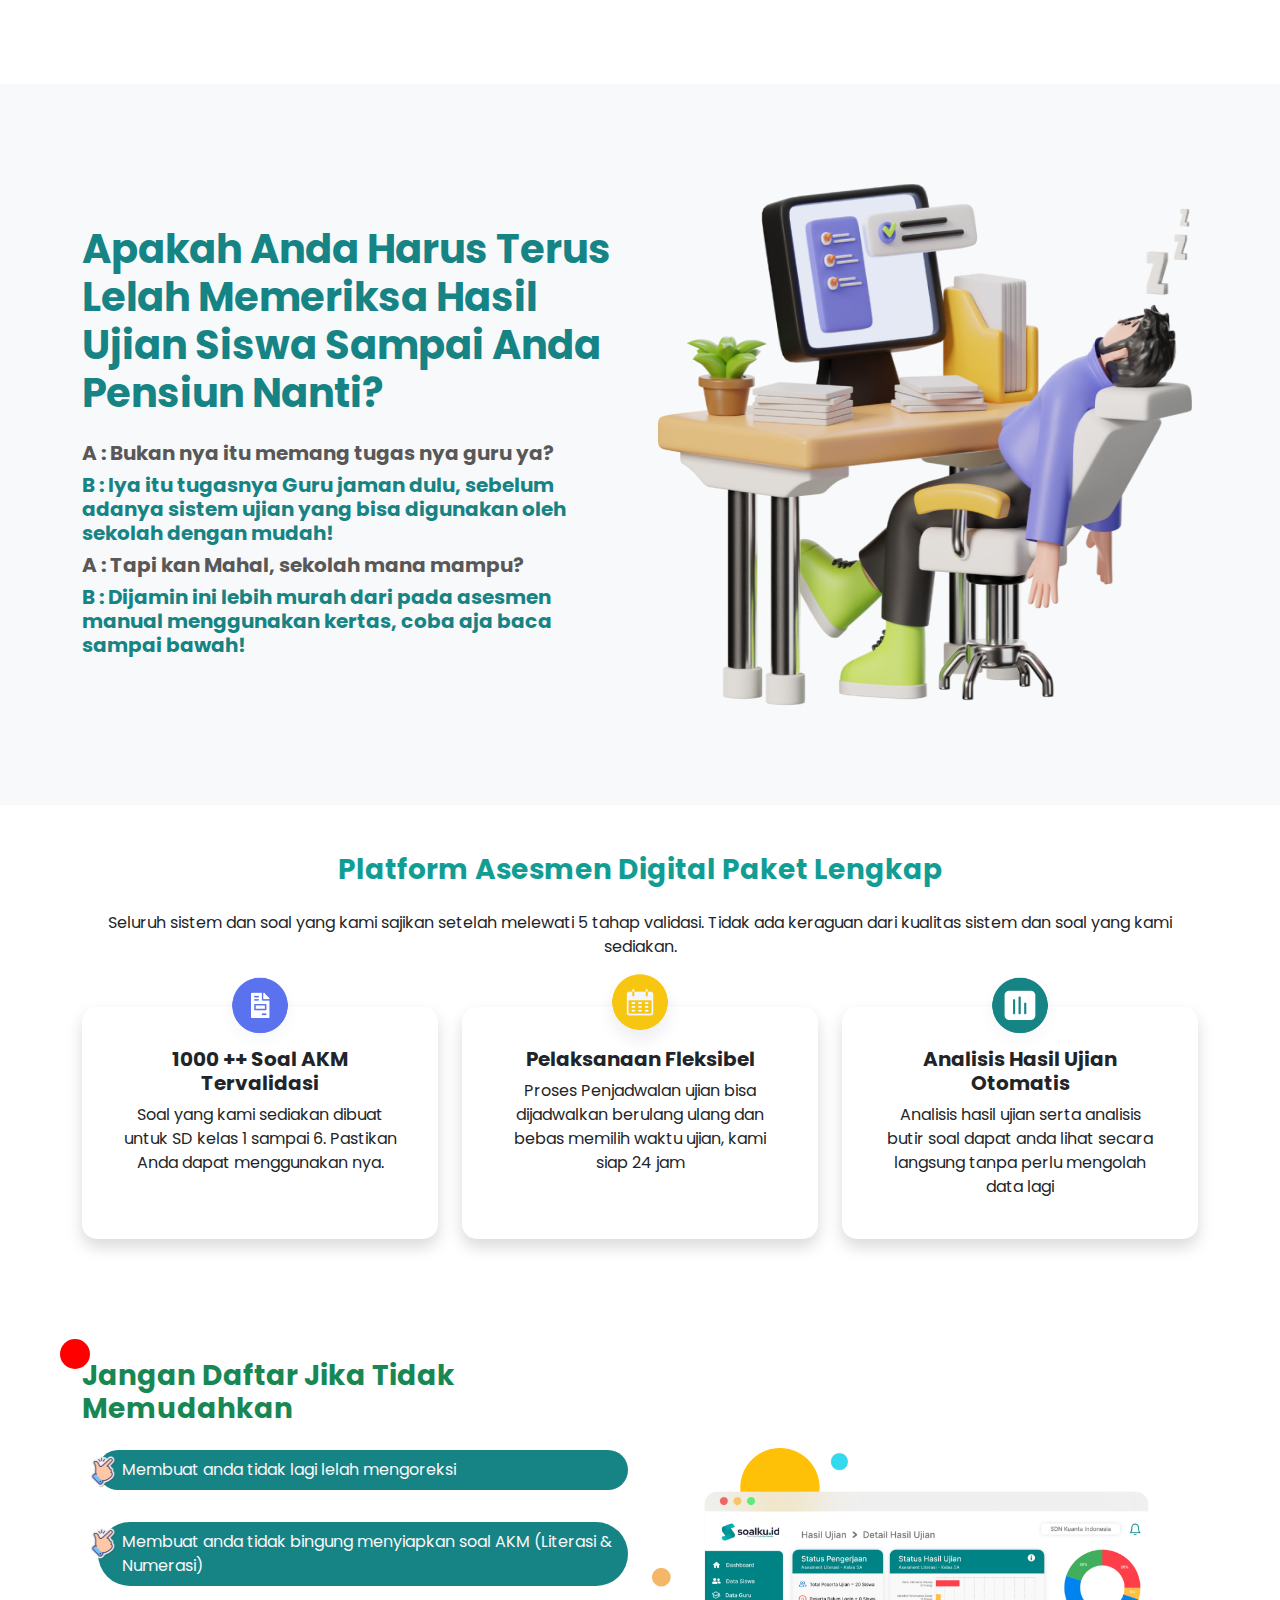
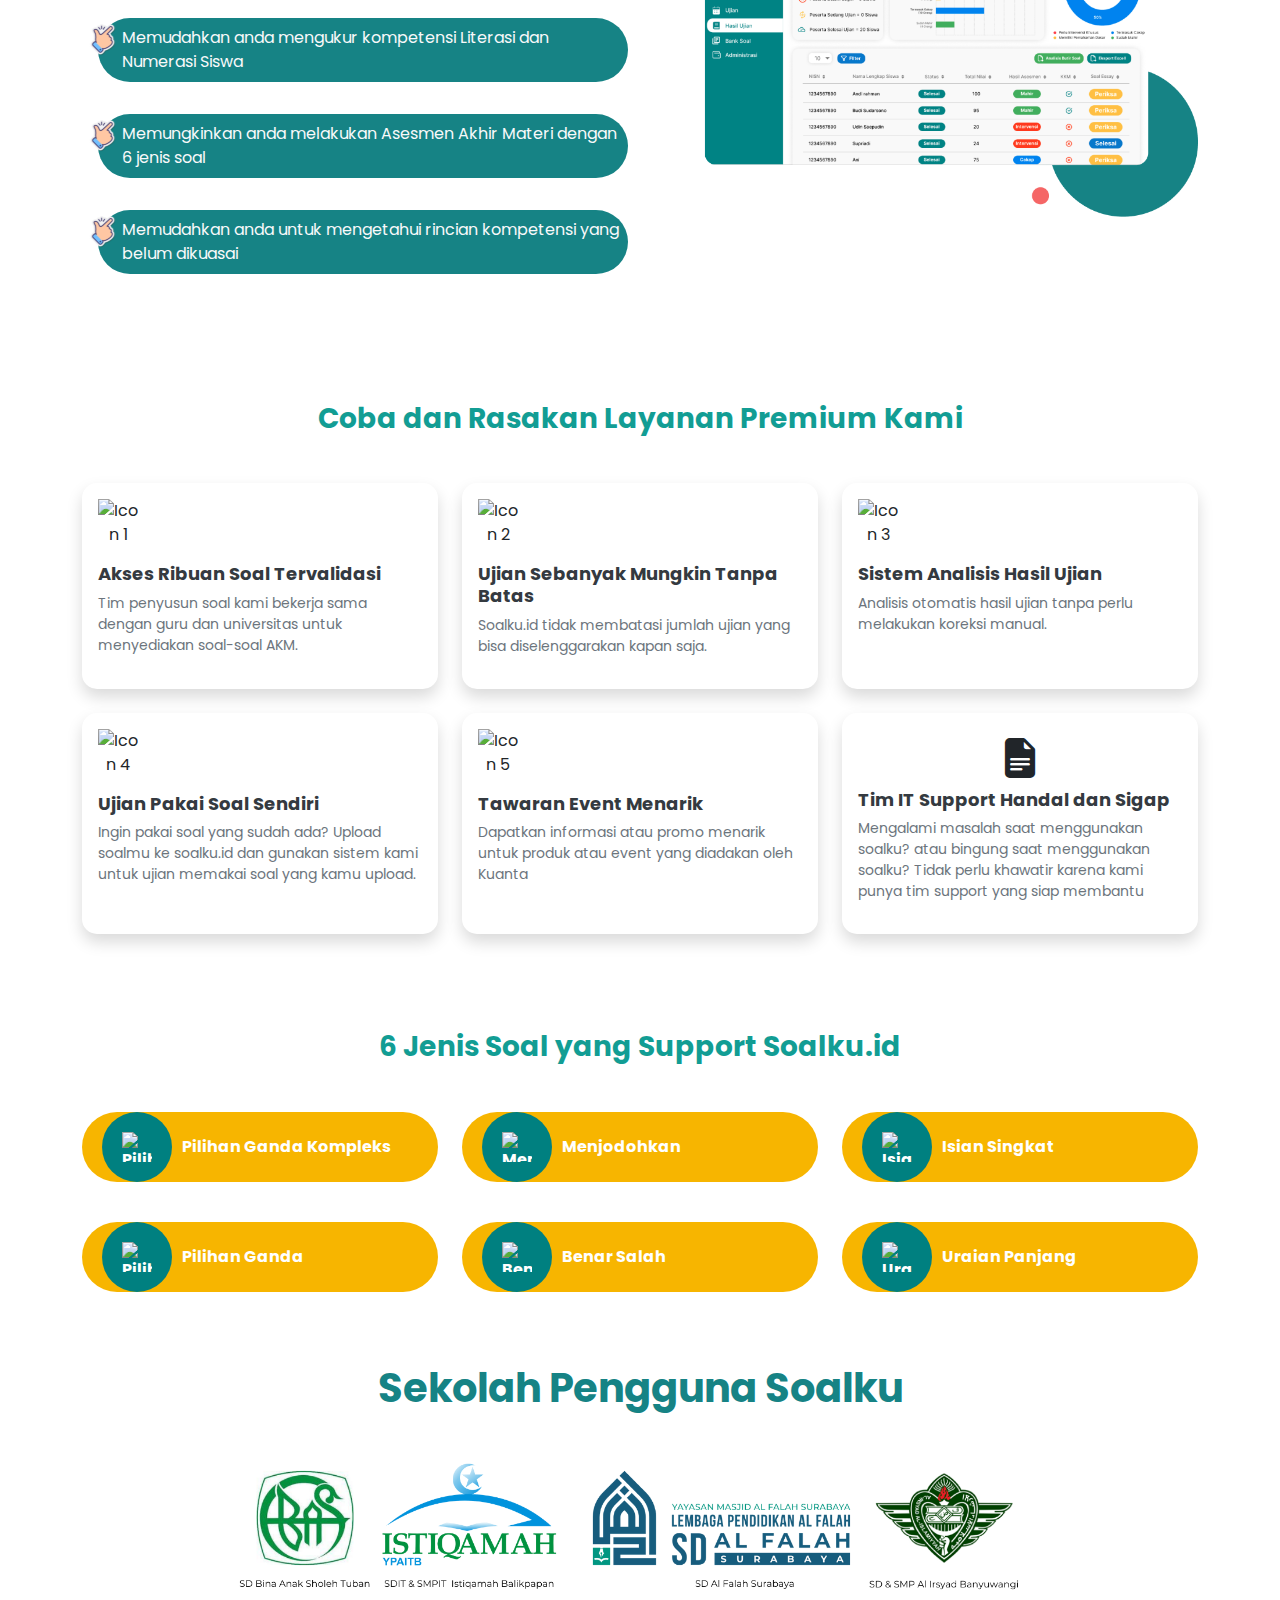
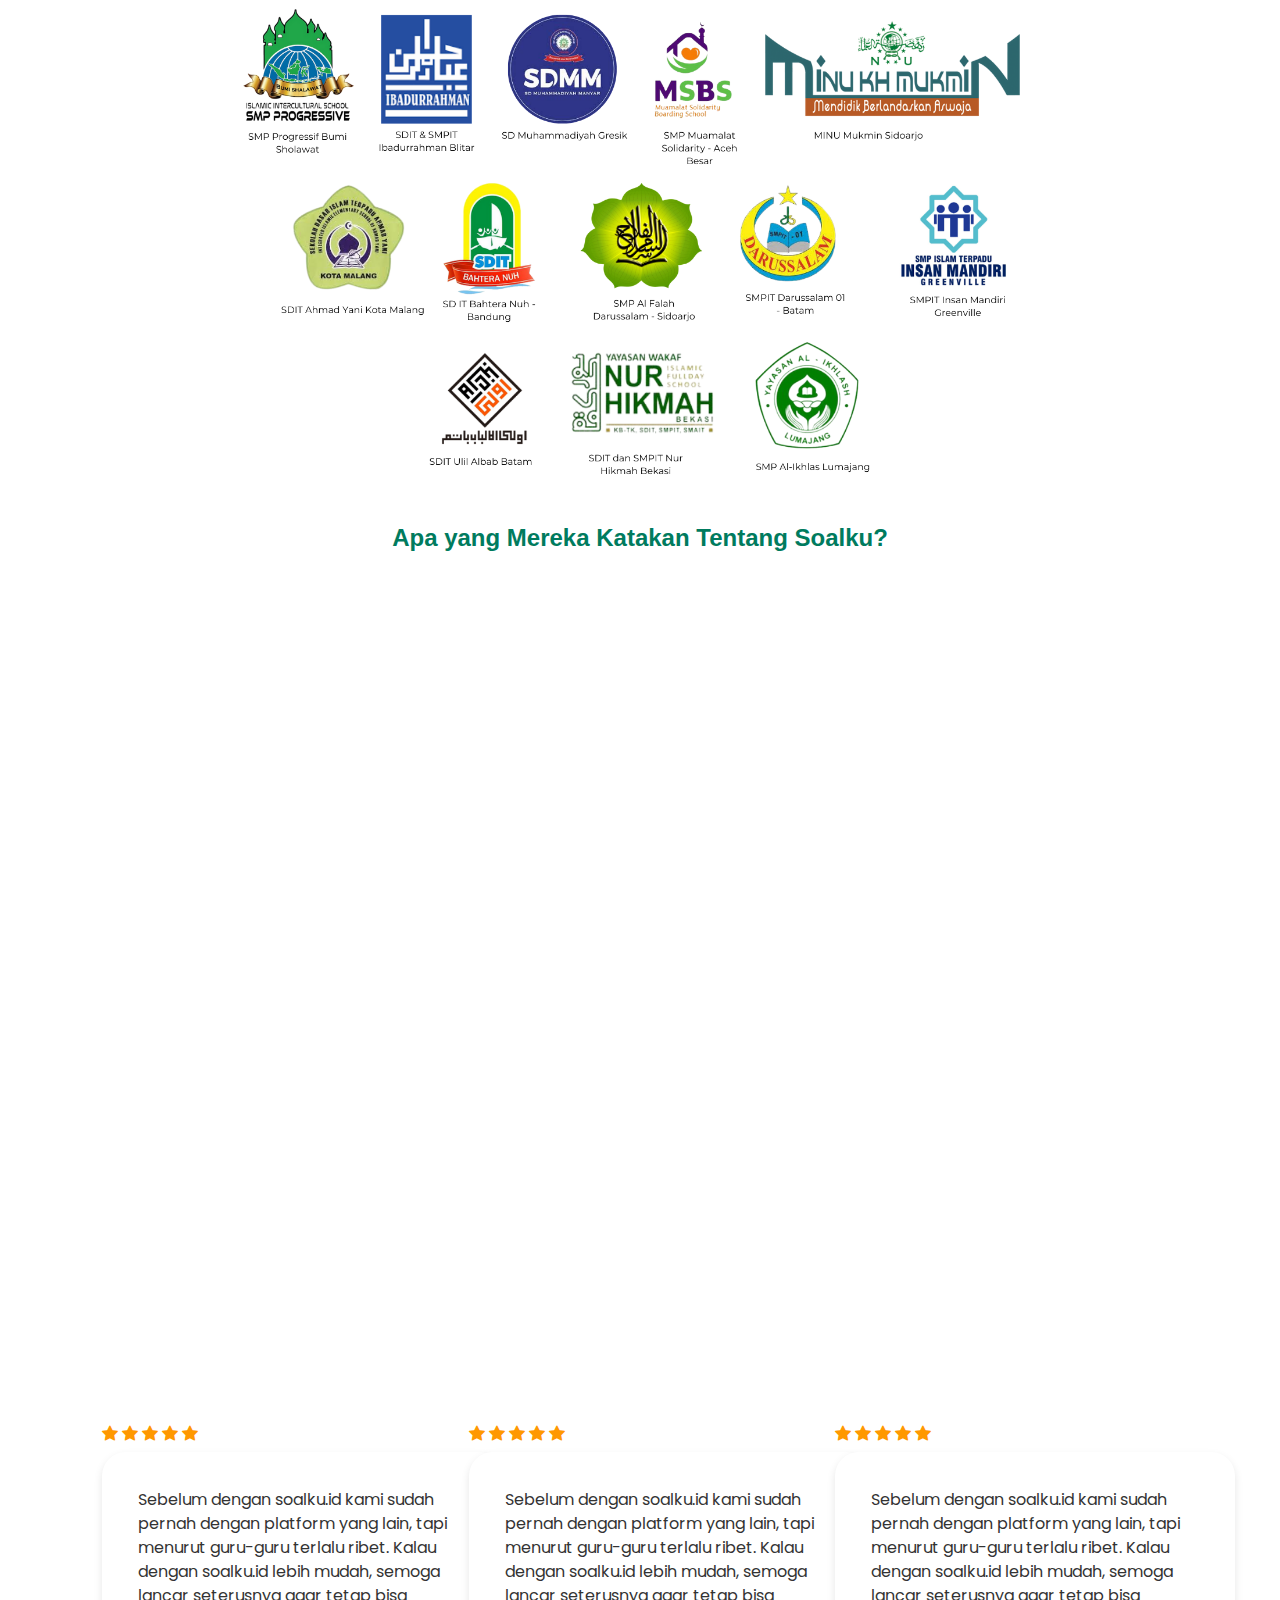
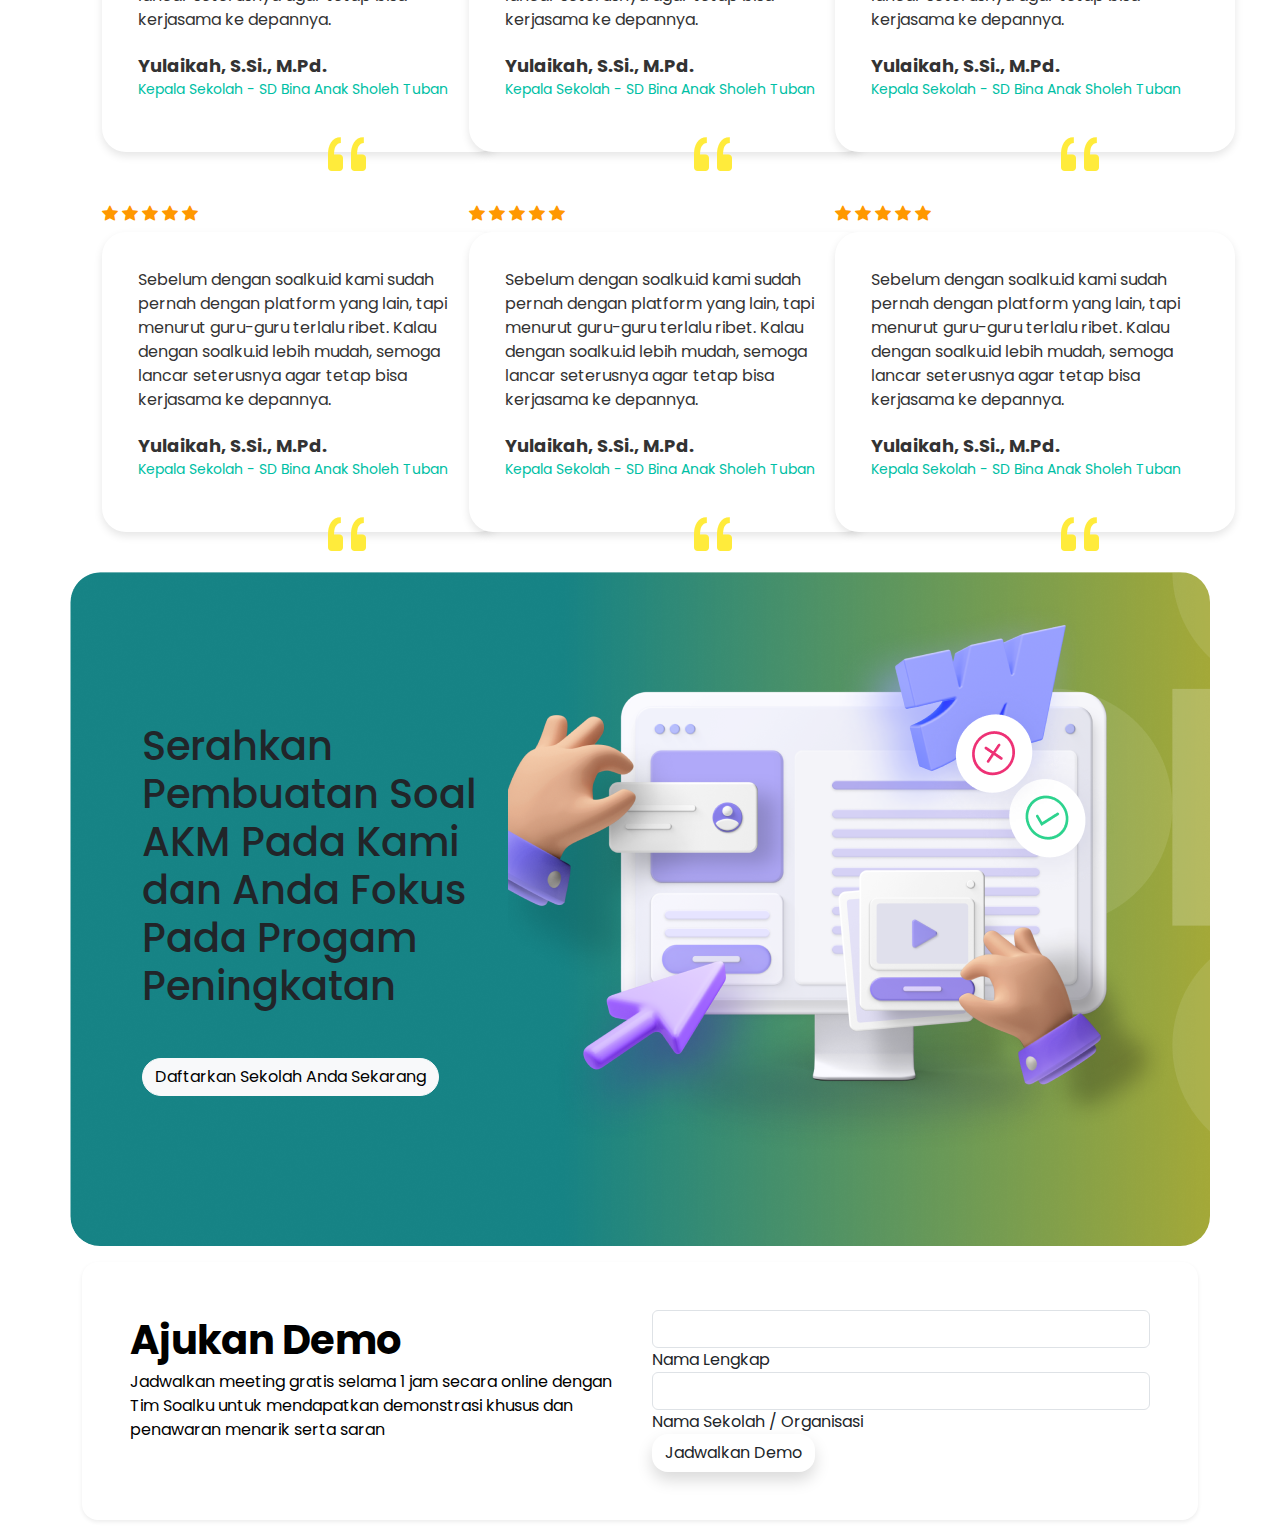
==== commit cce5db8b: "Third Progress" ====
--- a/index.html
+++ b/index.html
@@ -120,47 +120,50 @@
         <section class="container py-5">
             <div class="row align-items-center">
                 <!-- Left side content (list of features) -->
-                <div class="col-md-6">
+                <div class="col-md-6" style="position: relative;">
                     <h2 class="fw-bold text-success">Jangan Daftar Jika Tidak Memudahkan</h2>
+                    <div style="background-color: rgb(255, 0, 0);position: absolute;width: 30px;display: block;height: 30px;border-radius: 30px;top: -20px;left: -10px;"></div>
                     <ul class="list-unstyled mt-4">
-                        <li class="d-flex align-items-center mb-3">
-                            <img src="img/check-icon.png" alt="Check" class="me-3" style="width: 30px;">
-                            Membuat anda tidak lagi lelah mengoreksi
+                        <li class="d-flex align-items-center mb-3 ms-3" style="position: relative;">
+                            <img src="/img/Gampang-icon.svg" alt="Check" class="" style="width: 30px;position: absolute;left: -10px;top:5px;">
+                            <p class="w-100 text-light p-2 ps-4" style="background-color: #168385;border-radius: 50px;">
+                                Membuat anda tidak lagi lelah mengoreksi
+                            </p>
                         </li>
-                        <li class="d-flex align-items-center mb-3">
-                            <img src="img/check-icon.png" alt="Check" class="me-3" style="width: 30px;">
-                            Membuat anda tidak bingung menyiapkan soal AKM (Literasi & Numerasi)
+                        <li class="d-flex align-items-center mb-3 ms-3" style="position: relative;">
+                            <img src="/img/Gampang-icon.svg" alt="Check" class="" style="width: 30px;position: absolute;left: -10px;top:5px;">
+                            <p class="w-100 text-light p-2 ps-4" style="background-color: #168385;border-radius: 50px;">
+                                Membuat anda tidak bingung menyiapkan soal AKM (Literasi & Numerasi)
+                            </p>
                         </li>
-                        <li class="d-flex align-items-center mb-3">
-                            <img src="img/check-icon.png" alt="Check" class="me-3" style="width: 30px;">
-                            Memudahkan anda mengukur kompetensi Literasi dan Numerasi Siswa
+
+                        <li class="d-flex align-items-center mb-3 ms-3" style="position: relative;">
+                            <img src="/img/Gampang-icon.svg" alt="Check" class="" style="width: 30px;position: absolute;left: -10px;top:5px;">
+                            <p class="w-100 text-light p-2 ps-4" style="background-color: #168385;border-radius: 50px;">
+                                Memudahkan anda mengukur kompetensi Literasi dan Numerasi Siswa
+                            </p>
                         </li>
-                        <li class="d-flex align-items-center mb-3">
-                            <img src="img/check-icon.png" alt="Check" class="me-3" style="width: 30px;">
-                            Memungkinkan anda melakukan Asesmen Akhir Materi dengan 6 jenis soal
+
+                        <li class="d-flex align-items-center mb-3 ms-3" style="position: relative;">
+                            <img src="/img/Gampang-icon.svg" alt="Check" class="" style="width: 30px;position: absolute;left: -10px;top:5px;">
+                            <p class="w-100 text-light p-2 ps-4" style="background-color: #168385;border-radius: 50px;">
+                                Memungkinkan anda melakukan Asesmen Akhir Materi dengan 6 jenis soal
+                            </p>
                         </li>
-                        <li class="d-flex align-items-center mb-3">
-                            <img src="img/check-icon.png" alt="Check" class="me-3" style="width: 30px;">
-                            Memudahkan anda untuk mengetahui rincian kompetensi yang belum dikuasai
+
+                        <li class="d-flex align-items-center mb-3 ms-3" style="position: relative;">
+                            <img src="/img/Gampang-icon.svg" alt="Check" class="" style="width: 30px;position: absolute;left: -10px;top:5px;">
+                            <p class="w-100 text-light p-2 ps-4" style="background-color: #168385;border-radius: 50px;">
+                                Memudahkan anda untuk mengetahui rincian kompetensi yang belum dikuasai
+                            </p>
                         </li>
+                        
                     </ul>
                 </div>
 
                 <!-- Right side content (image) -->
                 <div class="col-md-6 text-center">
-                    <div class="position-relative">
-                        <!-- Main Screenshot -->
-                        <img src="img/screenshot.png" alt="Soalku Dashboard" class="img-fluid"
-                            style="width: 100%; max-width: 600px;">
-
-                        <!-- Decorative Circles -->
-                        <img src="img/circle-yellow.png" alt="Circle Decoration" class="position-absolute"
-                            style="top: -20px; right: -40px; width: 60px;">
-                        <img src="img/circle-blue.png" alt="Circle Decoration" class="position-absolute"
-                            style="bottom: 20px; left: -30px; width: 80px;">
-                        <img src="img/circle-red.png" alt="Circle Decoration" class="position-absolute"
-                            style="top: 50px; left: 200px; width: 40px;">
-                    </div>
+                   <img src="/img/Group 39190.png" class="w-100" alt="">
                 </div>
             </div>
         </section>
@@ -404,7 +407,7 @@
 
         </section> -->
         <section>
-            <div class="container">
+            <div class="container ">
                 <h2 class="section-title text-center">Apa yang Mereka Katakan Tentang Soalku?</h2>
                 <div class="row video-container justify-content-center">
                     <div class="col-md-5" style=" width: 633px; height: 390px;">
@@ -705,9 +708,20 @@
         <!-- end section 7 -->
 
         <!-- section 8 -->
-
+        <section>
+            <div class="container mx-auto row" style="background: url('/img/CTA.png');height: 674px;border-radius: 30px;">
+                <div class="col ms-5 my-auto">
+                    <h3 class="mb-5 fs-1">Serahkan Pembuatan Soal AKM Pada Kami dan Anda Fokus Pada Progam Peningkatan</h3>
+                    <button class="btn btn-light" style="border-radius: 30px ;" >Daftarkan Sekolah Anda Sekarang</button>
+                </div>
+                <div class="col">
+                    <img src="/img/Group 39189.png" alt="">
+                </div>
+            </div>
+        </section>
         <!-- end section 8 -->
 
+        <!-- #049088 dan #E4B421 -->
         <!-- section 9 -->
         <section>
             <div class="container py-3">
@@ -728,11 +742,16 @@
                                     <div class="">
                                         <div class="did-floating-label-content">
                                             <input class="did-floating-input form-control" type="text" name="" id="">
+                                            <label class="did-floating-label" for="">Nama Lengkap</label>
+                                        </div>
+
+                                        <div class="did-floating-label-content">
+                                            <input class="did-floating-input form-control" type="text" name="" id="">
                                             <label class="did-floating-label" for="">Nama Sekolah / Organisasi</label>
                                         </div>
 
                                         <div class="">
-                                            <a href="">H</a>
+                                            <a class="btn em-btn-primary rounded-4 shadow" href="">Jadwalkan Demo</a>
                                         </div>
                                     </div>
                                 </div>
@@ -742,6 +761,8 @@
                 </div>
             </div>
         </section>
+
+        
         <!-- end section 9 -->
     </main>
     <script src="https://cdn.jsdelivr.net/npm/bootstrap@5.3.3/dist/js/bootstrap.bundle.min.js"
--- a/css/style.css
+++ b/css/style.css
@@ -1,182 +1,182 @@
-
-body {
-    font-family: 'Poppins', sans-serif;
-    font-weight: 400; /* Bisa disesuaikan dengan pilihan yang di-load */
-}
-
-.icon-center {
-    position: absolute;
-    top: -20px;
-    left: 50%;
-    transform: translate(-50%, -50%);
-}
-
-* {
-    margin: 0px;
-    padding: 0px;
-    list-style: none;
-    text-decoration: none;
-}
-
-main {
-    display: flex;
-    flex-direction: column;
-}
-
-nav {
-    padding: 42px 126px 42px 83px;
-}
-
-h2 {
-    font-weight: bold;
-    color: #129D94;
-}
-
-.card {
-    border: none;
-    border-radius: 15px;
-}
-
-.layanan-premium .card h5 {
-    color: #343A40;
-    font-size: 18px;
-    text-align: start;
-}
-
-.layanan-premium .card p {
-    font-size: 14px;
-    color: #6C757D;
-    text-align: start;
-}
-
-.jenis-soal-item {
-    background-color: #E5F9F7;
-    color: #129D94;
-    text-align: center;
-}
-
-.jenis-soal-item img {
-    margin-bottom: 10px;
-}
-
-.jenis-soal-item p {
-    font-weight: bold;
-    color: #343A40;
-}
-
-.btn-custom {
-    background-color: #f7b500; /* Warna kuning */
-    color: white;
-    border-radius: 50px;
-    padding: 10px 20px;
-    display: flex;
-    align-items: center;
-    justify-content: flex-start;
-    font-size: 16px;
-    font-weight: bold;
-    width: 100%;
-    height: 70px;
-    position: relative;
-}
-
-.ikon-wrapper {
-    background-color: #008080; /* Warna hijau untuk lingkaran */
-    border-radius: 50%;
-    width: 70px;
-    height: 70px;
-    display: flex;
-    align-items: center;
-    justify-content: center;
-    margin-right: 10px;
-}
-
-.ikon {
-    width: 30px;
-    height: 30px;
-}
-
-h2 {
-    font-size: 28px;
-    font-weight: bold;
-}
-
-.main-image {
-    max-width: 100%;
-    height: auto;
-    margin: 20px 0;
-}
-
-/* section 7 */
-
-.section-title {
-    color: #007b5e;
-    font-family: Arial, sans-serif;
-    font-size: 24px;
-    font-weight: bold;
-    text-align: center;
-    margin-top: 20px;
-    margin-bottom: 20px;
-}
-.video-container {
-    display: flex;
-    justify-content: center;
-    gap: 20px;
-    margin-bottom: 40px;
-}
-
-.video-placeholder {
-    width: 633px;
-    height: 390px;
-    background-color: #333;
-    border-radius: 10px;
-    display: flex;
-    justify-content: center;
-    align-items: center;
-}
-
-iframe {
-    border-radius: 10px;
-}
-
-.testimonial-container {
-    max-width: 600px;
-    margin: 40px auto;
-    position: relative;
-}
-.stars {
-    color: #ff9800;
-    margin-bottom: 10px;
-    position: absolute;
-    top: -30px;
-    left: 15;
-}
-.testimonial-card {
-    width: 400px;
-    height: 300px;
-    background-color: white;
-    border-radius: 24px;
-    padding: 20px;
-    box-shadow: 0 4px 8px rgba(0, 0, 0, 0.1);
-    position: relative;
-}
-.testimonial-text {
-    font-size: 16px;
-    color: #333;
-    margin-bottom: 20px;
-}
-.author {
-    font-size: 18px;
-    font-weight: bold;
-    color: #333;
-}
-.position {
-    font-size: 14px;
-    color: #00bfa5;
-}
-.quote-icon {
-    font-size: 60px;
-    color: #ffeb3b;
-    position: absolute;
-    bottom: -50px;
-    right: 80px;
-}
+
+body {
+    font-family: 'Poppins', sans-serif;
+    font-weight: 400; /* Bisa disesuaikan dengan pilihan yang di-load */
+}
+
+.icon-center {
+    position: absolute;
+    top: -20px;
+    left: 50%;
+    transform: translate(-50%, -50%);
+}
+
+* {
+    margin: 0px;
+    padding: 0px;
+    list-style: none;
+    text-decoration: none;
+}
+
+main {
+    display: flex;
+    flex-direction: column;
+}
+
+nav {
+    padding: 42px 126px 42px 83px;
+}
+
+h2 {
+    font-weight: bold;
+    color: #129D94;
+}
+
+.card {
+    border: none;
+    border-radius: 15px;
+}
+
+.layanan-premium .card h5 {
+    color: #343A40;
+    font-size: 18px;
+    text-align: start;
+}
+
+.layanan-premium .card p {
+    font-size: 14px;
+    color: #6C757D;
+    text-align: start;
+}
+
+.jenis-soal-item {
+    background-color: #E5F9F7;
+    color: #129D94;
+    text-align: center;
+}
+
+.jenis-soal-item img {
+    margin-bottom: 10px;
+}
+
+.jenis-soal-item p {
+    font-weight: bold;
+    color: #343A40;
+}
+
+.btn-custom {
+    background-color: #f7b500; /* Warna kuning */
+    color: white;
+    border-radius: 50px;
+    padding: 10px 20px;
+    display: flex;
+    align-items: center;
+    justify-content: flex-start;
+    font-size: 16px;
+    font-weight: bold;
+    width: 100%;
+    height: 70px;
+    position: relative;
+}
+
+.ikon-wrapper {
+    background-color: #008080; /* Warna hijau untuk lingkaran */
+    border-radius: 50%;
+    width: 70px;
+    height: 70px;
+    display: flex;
+    align-items: center;
+    justify-content: center;
+    margin-right: 10px;
+}
+
+.ikon {
+    width: 30px;
+    height: 30px;
+}
+
+h2 {
+    font-size: 28px;
+    font-weight: bold;
+}
+
+.main-image {
+    max-width: 100%;
+    height: auto;
+    margin: 20px 0;
+}
+
+/* section 7 */
+
+.section-title {
+    color: #007b5e;
+    font-family: Arial, sans-serif;
+    font-size: 24px;
+    font-weight: bold;
+    text-align: center;
+    margin-top: 20px;
+    margin-bottom: 20px;
+}
+.video-container {
+    display: flex;
+    justify-content: center;
+    gap: 20px;
+    margin-bottom: 40px;
+}
+
+.video-placeholder {
+    width: 633px;
+    height: 390px;
+    background-color: #333;
+    border-radius: 10px;
+    display: flex;
+    justify-content: center;
+    align-items: center;
+}
+
+iframe {
+    border-radius: 10px;
+}
+
+.testimonial-container {
+    max-width: 600px;
+    margin: 40px auto;
+    position: relative;
+}
+.stars {
+    color: #ff9800;
+    margin-bottom: 10px;
+    position: absolute;
+    top: -30px;
+    left: 15;
+}
+.testimonial-card {
+    width: 400px;
+    height: 300px;
+    background-color: white;
+    border-radius: 24px;
+    padding: 20px;
+    box-shadow: 0 4px 8px rgba(0, 0, 0, 0.1);
+    position: relative;
+}
+.testimonial-text {
+    font-size: 16px;
+    color: #333;
+    margin-bottom: 20px;
+}
+.author {
+    font-size: 18px;
+    font-weight: bold;
+    color: #333;
+}
+.position {
+    font-size: 14px;
+    color: #00bfa5;
+}
+.quote-icon {
+    font-size: 60px;
+    color: #ffeb3b;
+    position: absolute;
+    bottom: -50px;
+    right: 80px;
+}
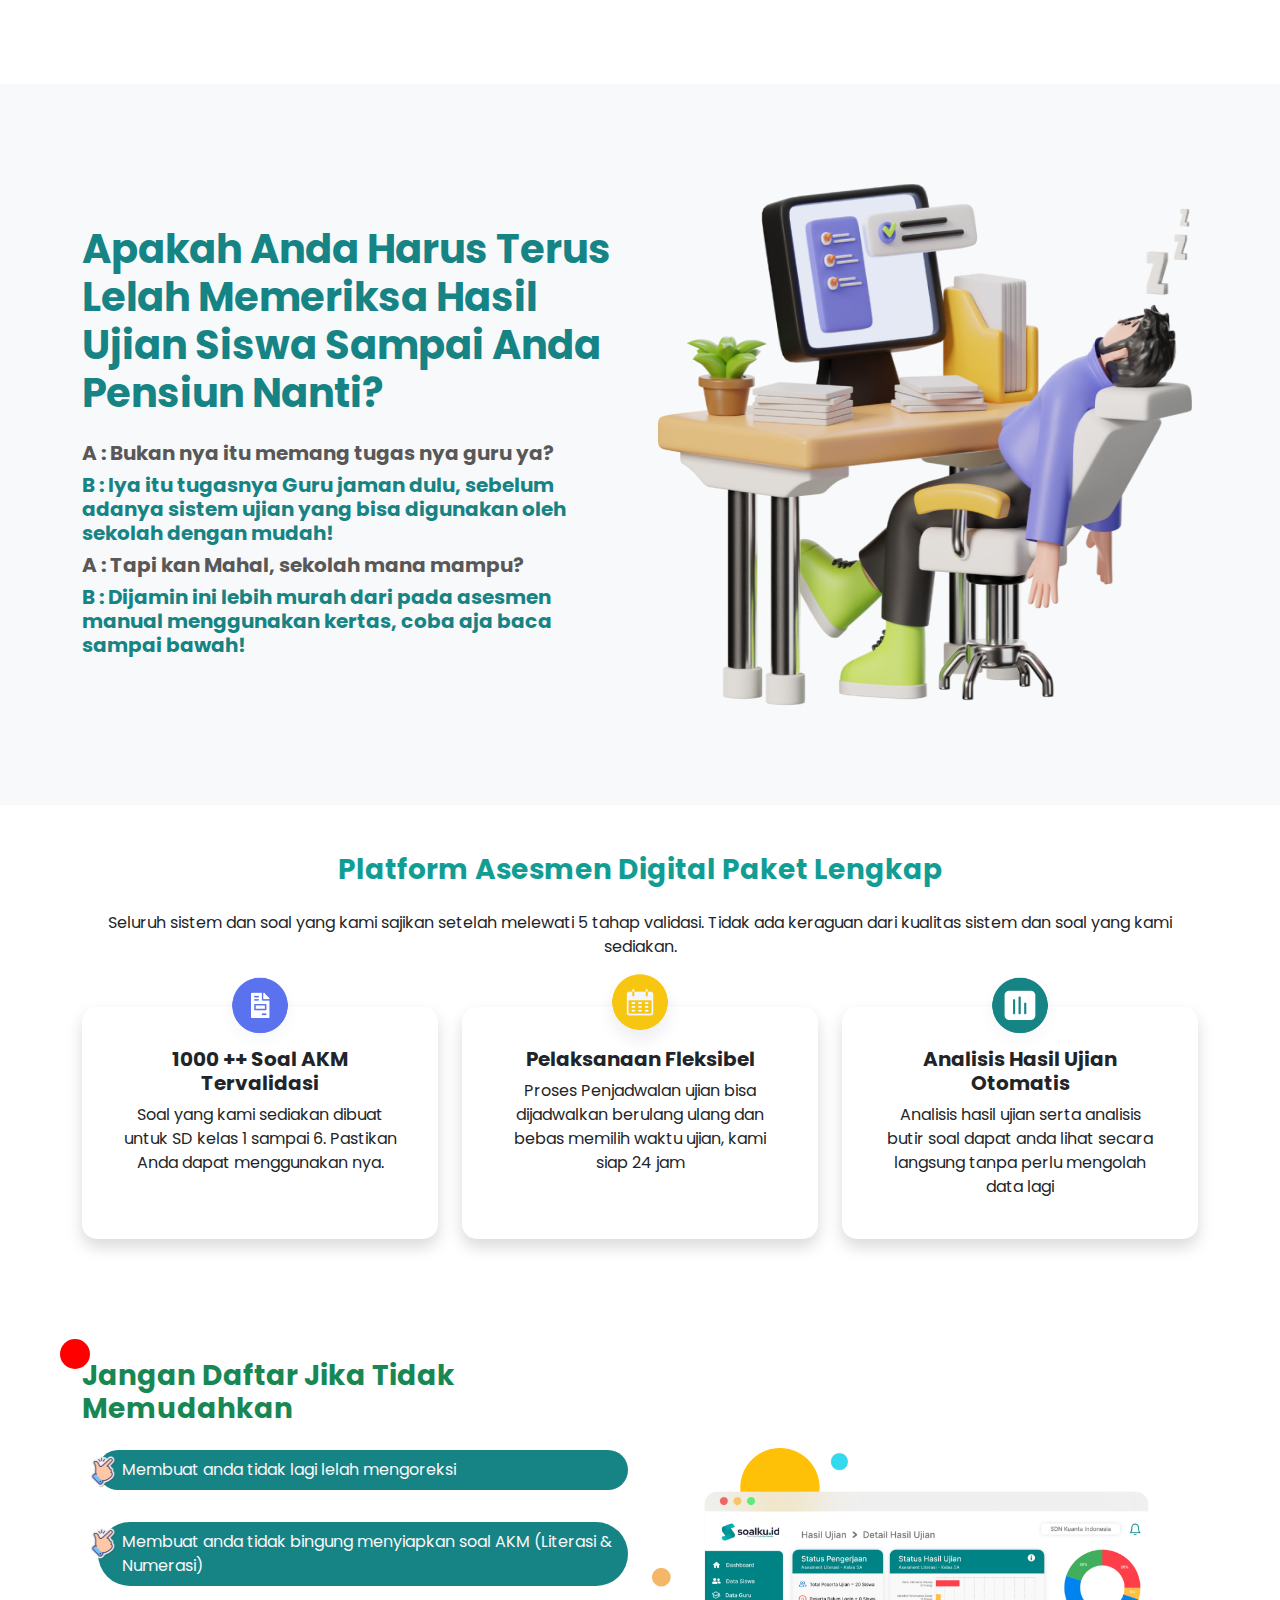
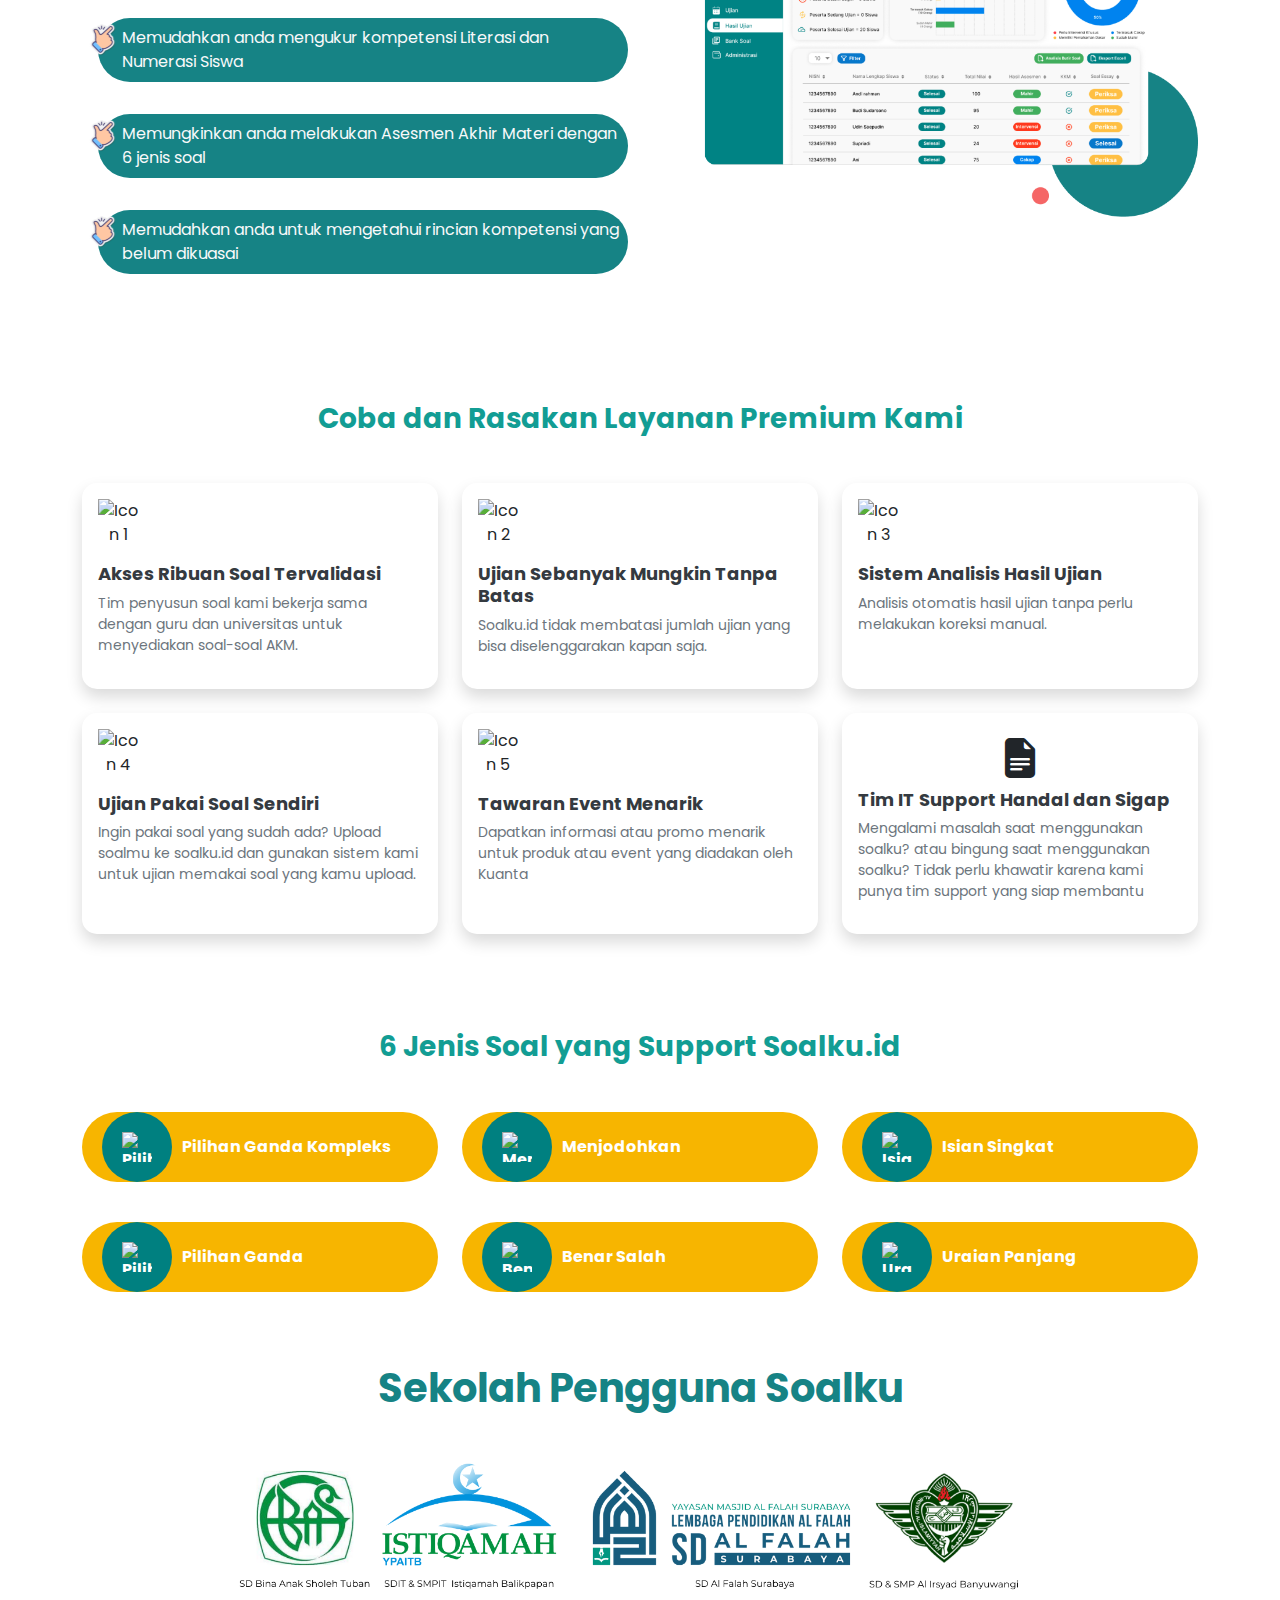
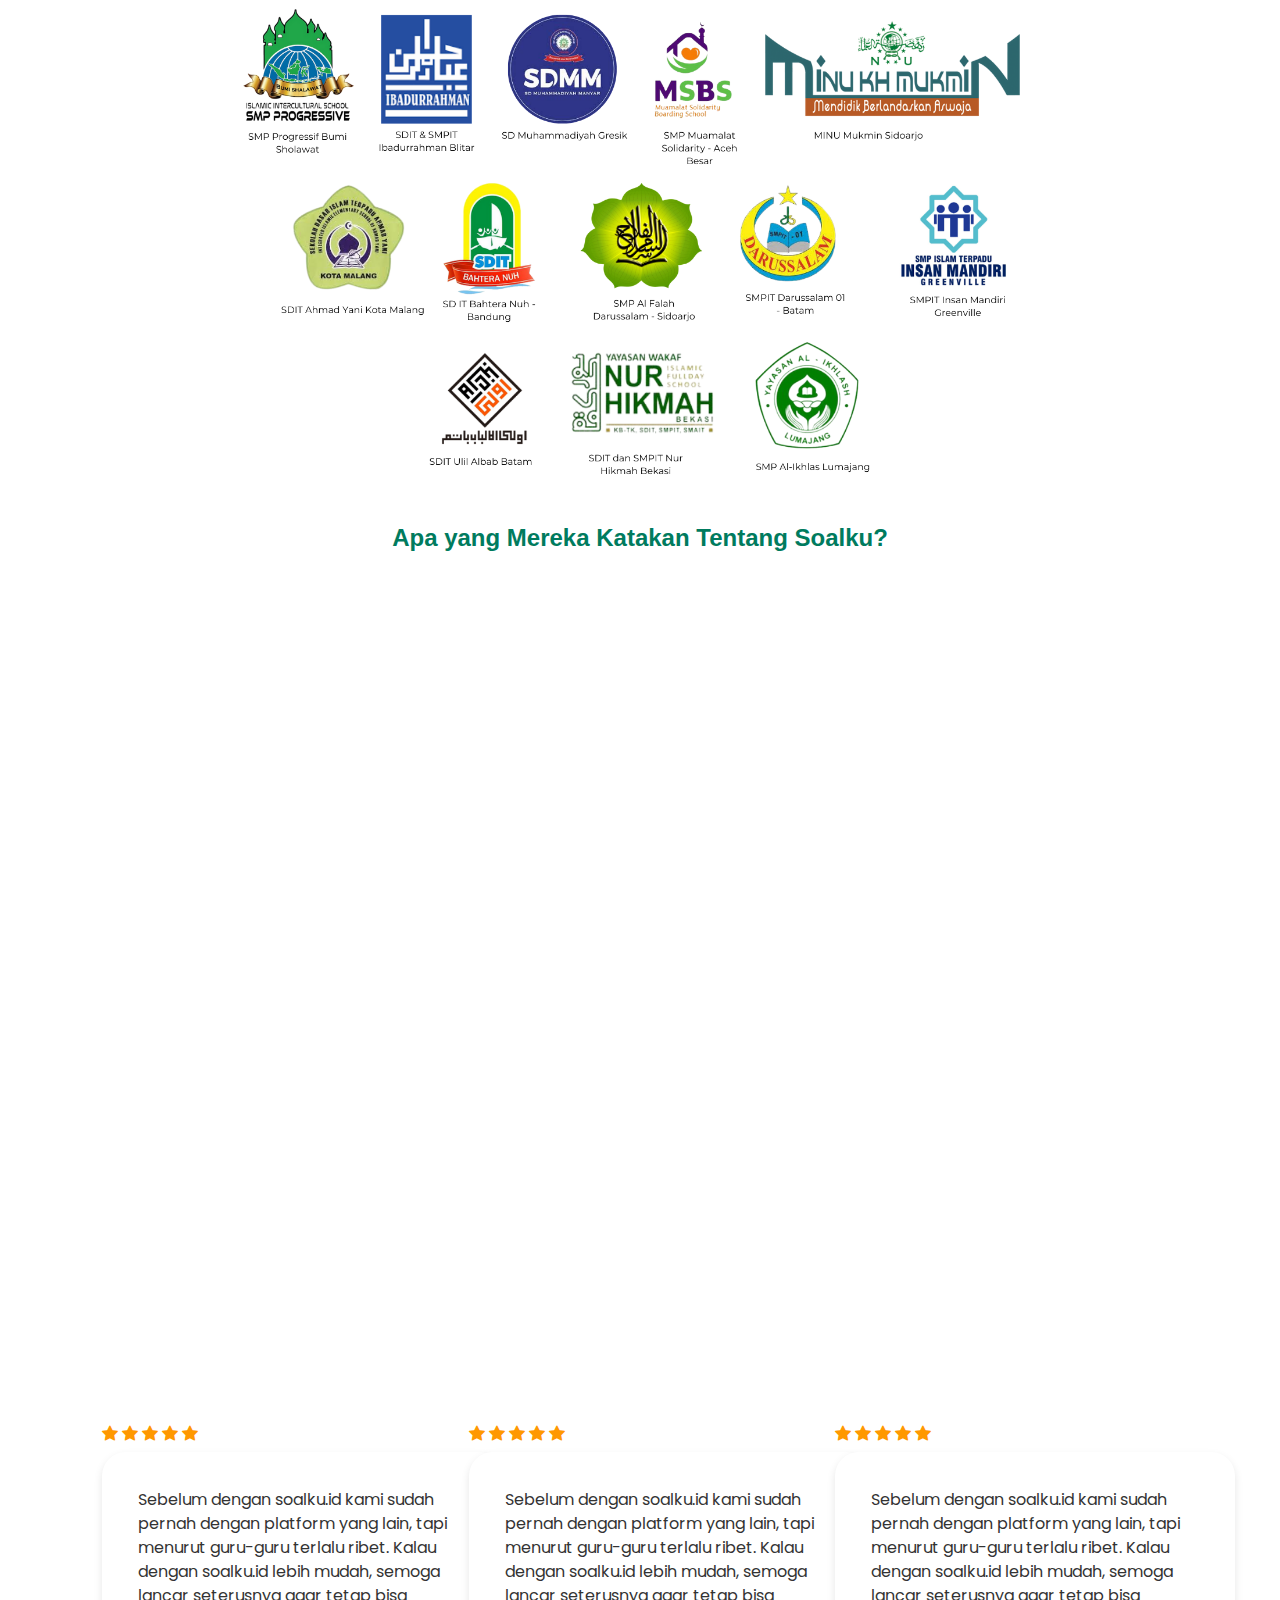
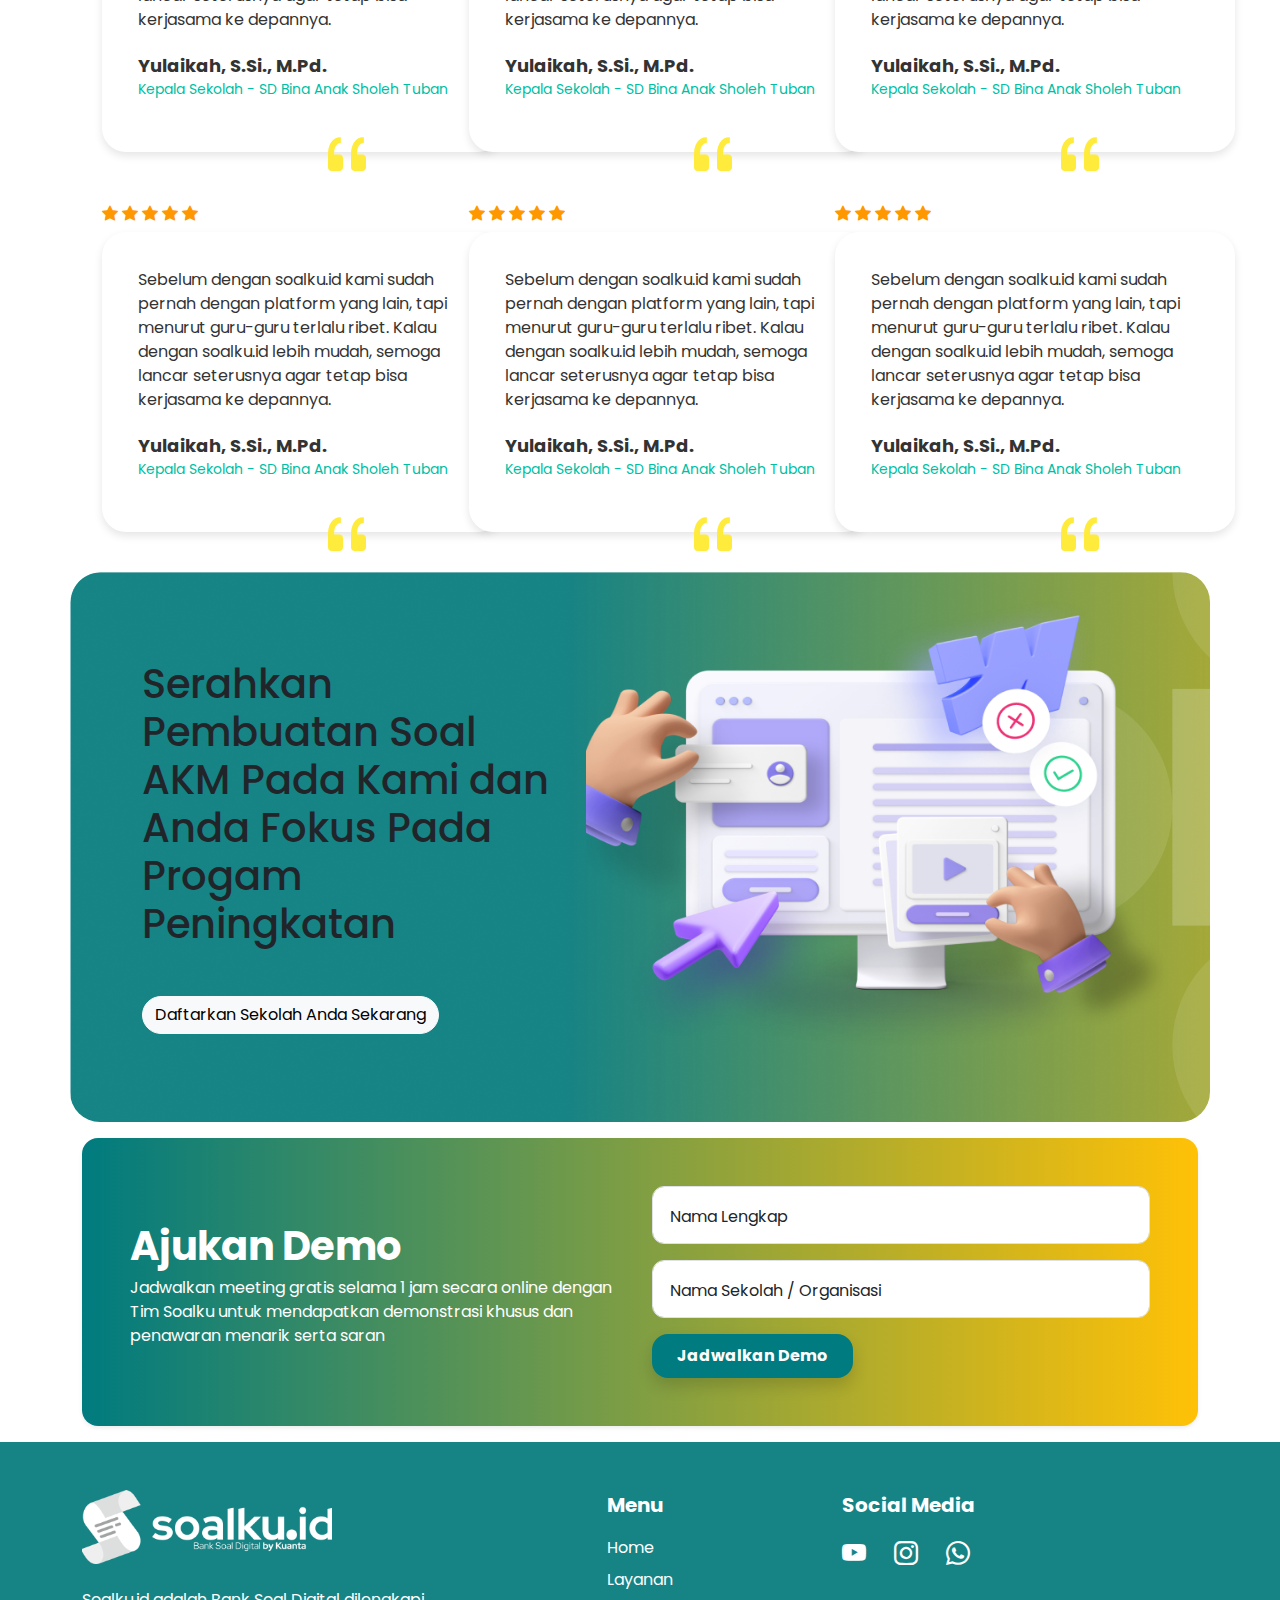
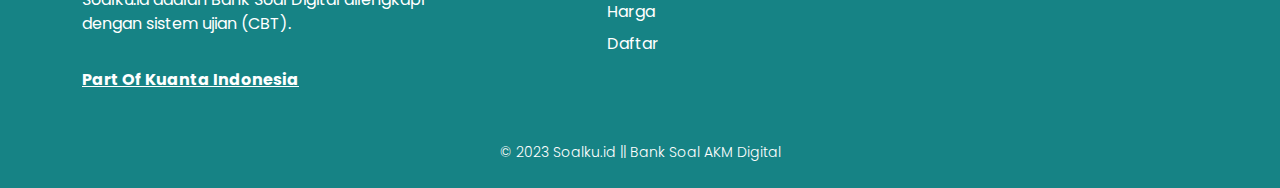
==== commit ba067542: "Fourth Progress" ====
--- a/index.html
+++ b/index.html
@@ -122,48 +122,55 @@
                 <!-- Left side content (list of features) -->
                 <div class="col-md-6" style="position: relative;">
                     <h2 class="fw-bold text-success">Jangan Daftar Jika Tidak Memudahkan</h2>
-                    <div style="background-color: rgb(255, 0, 0);position: absolute;width: 30px;display: block;height: 30px;border-radius: 30px;top: -20px;left: -10px;"></div>
+                    <div
+                        style="background-color: rgb(255, 0, 0);position: absolute;width: 30px;display: block;height: 30px;border-radius: 30px;top: -20px;left: -10px;">
+                    </div>
                     <ul class="list-unstyled mt-4">
                         <li class="d-flex align-items-center mb-3 ms-3" style="position: relative;">
-                            <img src="/img/Gampang-icon.svg" alt="Check" class="" style="width: 30px;position: absolute;left: -10px;top:5px;">
+                            <img src="/img/Gampang-icon.svg" alt="Check" class=""
+                                style="width: 30px;position: absolute;left: -10px;top:5px;">
                             <p class="w-100 text-light p-2 ps-4" style="background-color: #168385;border-radius: 50px;">
                                 Membuat anda tidak lagi lelah mengoreksi
                             </p>
                         </li>
                         <li class="d-flex align-items-center mb-3 ms-3" style="position: relative;">
-                            <img src="/img/Gampang-icon.svg" alt="Check" class="" style="width: 30px;position: absolute;left: -10px;top:5px;">
+                            <img src="/img/Gampang-icon.svg" alt="Check" class=""
+                                style="width: 30px;position: absolute;left: -10px;top:5px;">
                             <p class="w-100 text-light p-2 ps-4" style="background-color: #168385;border-radius: 50px;">
                                 Membuat anda tidak bingung menyiapkan soal AKM (Literasi & Numerasi)
                             </p>
                         </li>
 
                         <li class="d-flex align-items-center mb-3 ms-3" style="position: relative;">
-                            <img src="/img/Gampang-icon.svg" alt="Check" class="" style="width: 30px;position: absolute;left: -10px;top:5px;">
+                            <img src="/img/Gampang-icon.svg" alt="Check" class=""
+                                style="width: 30px;position: absolute;left: -10px;top:5px;">
                             <p class="w-100 text-light p-2 ps-4" style="background-color: #168385;border-radius: 50px;">
                                 Memudahkan anda mengukur kompetensi Literasi dan Numerasi Siswa
                             </p>
                         </li>
 
                         <li class="d-flex align-items-center mb-3 ms-3" style="position: relative;">
-                            <img src="/img/Gampang-icon.svg" alt="Check" class="" style="width: 30px;position: absolute;left: -10px;top:5px;">
+                            <img src="/img/Gampang-icon.svg" alt="Check" class=""
+                                style="width: 30px;position: absolute;left: -10px;top:5px;">
                             <p class="w-100 text-light p-2 ps-4" style="background-color: #168385;border-radius: 50px;">
                                 Memungkinkan anda melakukan Asesmen Akhir Materi dengan 6 jenis soal
                             </p>
                         </li>
 
                         <li class="d-flex align-items-center mb-3 ms-3" style="position: relative;">
-                            <img src="/img/Gampang-icon.svg" alt="Check" class="" style="width: 30px;position: absolute;left: -10px;top:5px;">
+                            <img src="/img/Gampang-icon.svg" alt="Check" class=""
+                                style="width: 30px;position: absolute;left: -10px;top:5px;">
                             <p class="w-100 text-light p-2 ps-4" style="background-color: #168385;border-radius: 50px;">
                                 Memudahkan anda untuk mengetahui rincian kompetensi yang belum dikuasai
                             </p>
                         </li>
-                        
+
                     </ul>
                 </div>
 
                 <!-- Right side content (image) -->
                 <div class="col-md-6 text-center">
-                   <img src="/img/Group 39190.png" class="w-100" alt="">
+                    <img src="/img/Group 39190.png" class="w-100" alt="">
                 </div>
             </div>
         </section>
@@ -534,8 +541,9 @@
                     </div>
                 </div>
             </div> -->
-            
-            <div class="container" style="max-width: calc(100% - 180px);"> <!-- Set max-width minus left and right padding -->
+
+            <div class="container" style="max-width: calc(100% - 180px);">
+                <!-- Set max-width minus left and right padding -->
                 <div class="row justify-content-center">
 
                     <div class="col-md-4 testimonial-container">
@@ -549,8 +557,10 @@
                         <div class="card testimonial-card">
                             <div class="card-body">
                                 <div class="testimonial-text">
-                                    Sebelum dengan soalku.id kami sudah pernah dengan platform yang lain, tapi menurut guru-guru terlalu ribet. 
-                                    Kalau dengan soalku.id lebih mudah, semoga lancar seterusnya agar tetap bisa kerjasama ke depannya.
+                                    Sebelum dengan soalku.id kami sudah pernah dengan platform yang lain, tapi menurut
+                                    guru-guru terlalu ribet.
+                                    Kalau dengan soalku.id lebih mudah, semoga lancar seterusnya agar tetap bisa
+                                    kerjasama ke depannya.
                                 </div>
                                 <div class="author">
                                     Yulaikah, S.Si., M.Pd.
@@ -564,7 +574,7 @@
                             <i class="bi bi-quote"></i>
                         </div>
                     </div>
-            
+
                     <div class="col-md-4 testimonial-container">
                         <div class="stars">
                             <i class="bi bi-star-fill"></i>
@@ -576,8 +586,10 @@
                         <div class="card testimonial-card">
                             <div class="card-body">
                                 <div class="testimonial-text">
-                                    Sebelum dengan soalku.id kami sudah pernah dengan platform yang lain, tapi menurut guru-guru terlalu ribet. 
-                                    Kalau dengan soalku.id lebih mudah, semoga lancar seterusnya agar tetap bisa kerjasama ke depannya.
+                                    Sebelum dengan soalku.id kami sudah pernah dengan platform yang lain, tapi menurut
+                                    guru-guru terlalu ribet.
+                                    Kalau dengan soalku.id lebih mudah, semoga lancar seterusnya agar tetap bisa
+                                    kerjasama ke depannya.
                                 </div>
                                 <div class="author">
                                     Yulaikah, S.Si., M.Pd.
@@ -591,7 +603,7 @@
                             <i class="bi bi-quote"></i>
                         </div>
                     </div>
-            
+
                     <div class="col-md-4 testimonial-container">
                         <div class="stars">
                             <i class="bi bi-star-fill"></i>
@@ -603,8 +615,10 @@
                         <div class="card testimonial-card">
                             <div class="card-body">
                                 <div class="testimonial-text">
-                                    Sebelum dengan soalku.id kami sudah pernah dengan platform yang lain, tapi menurut guru-guru terlalu ribet. 
-                                    Kalau dengan soalku.id lebih mudah, semoga lancar seterusnya agar tetap bisa kerjasama ke depannya.
+                                    Sebelum dengan soalku.id kami sudah pernah dengan platform yang lain, tapi menurut
+                                    guru-guru terlalu ribet.
+                                    Kalau dengan soalku.id lebih mudah, semoga lancar seterusnya agar tetap bisa
+                                    kerjasama ke depannya.
                                 </div>
                                 <div class="author">
                                     Yulaikah, S.Si., M.Pd.
@@ -630,8 +644,10 @@
                         <div class="card testimonial-card">
                             <div class="card-body">
                                 <div class="testimonial-text">
-                                    Sebelum dengan soalku.id kami sudah pernah dengan platform yang lain, tapi menurut guru-guru terlalu ribet. 
-                                    Kalau dengan soalku.id lebih mudah, semoga lancar seterusnya agar tetap bisa kerjasama ke depannya.
+                                    Sebelum dengan soalku.id kami sudah pernah dengan platform yang lain, tapi menurut
+                                    guru-guru terlalu ribet.
+                                    Kalau dengan soalku.id lebih mudah, semoga lancar seterusnya agar tetap bisa
+                                    kerjasama ke depannya.
                                 </div>
                                 <div class="author">
                                     Yulaikah, S.Si., M.Pd.
@@ -657,8 +673,10 @@
                         <div class="card testimonial-card">
                             <div class="card-body">
                                 <div class="testimonial-text">
-                                    Sebelum dengan soalku.id kami sudah pernah dengan platform yang lain, tapi menurut guru-guru terlalu ribet. 
-                                    Kalau dengan soalku.id lebih mudah, semoga lancar seterusnya agar tetap bisa kerjasama ke depannya.
+                                    Sebelum dengan soalku.id kami sudah pernah dengan platform yang lain, tapi menurut
+                                    guru-guru terlalu ribet.
+                                    Kalau dengan soalku.id lebih mudah, semoga lancar seterusnya agar tetap bisa
+                                    kerjasama ke depannya.
                                 </div>
                                 <div class="author">
                                     Yulaikah, S.Si., M.Pd.
@@ -684,8 +702,10 @@
                         <div class="card testimonial-card">
                             <div class="card-body">
                                 <div class="testimonial-text">
-                                    Sebelum dengan soalku.id kami sudah pernah dengan platform yang lain, tapi menurut guru-guru terlalu ribet. 
-                                    Kalau dengan soalku.id lebih mudah, semoga lancar seterusnya agar tetap bisa kerjasama ke depannya.
+                                    Sebelum dengan soalku.id kami sudah pernah dengan platform yang lain, tapi menurut
+                                    guru-guru terlalu ribet.
+                                    Kalau dengan soalku.id lebih mudah, semoga lancar seterusnya agar tetap bisa
+                                    kerjasama ke depannya.
                                 </div>
                                 <div class="author">
                                     Yulaikah, S.Si., M.Pd.
@@ -702,20 +722,22 @@
 
                 </div>
             </div>
-            
+
         </section>
-        
+
         <!-- end section 7 -->
 
         <!-- section 8 -->
         <section>
-            <div class="container mx-auto row" style="background: url('/img/CTA.png');height: 674px;border-radius: 30px;">
+            <div class="container mx-auto row"
+                style="background: url('/img/CTA.png'); height: 550px; width: 1500px; border-radius: 30px;">
                 <div class="col ms-5 my-auto">
-                    <h3 class="mb-5 fs-1">Serahkan Pembuatan Soal AKM Pada Kami dan Anda Fokus Pada Progam Peningkatan</h3>
-                    <button class="btn btn-light" style="border-radius: 30px ;" >Daftarkan Sekolah Anda Sekarang</button>
+                    <h3 class="mb-5 fs-1">Serahkan Pembuatan Soal AKM Pada Kami dan Anda Fokus Pada Progam Peningkatan
+                    </h3>
+                    <button class="btn btn-light" style="border-radius: 30px ;">Daftarkan Sekolah Anda Sekarang</button>
                 </div>
                 <div class="col">
-                    <img src="/img/Group 39189.png" alt="">
+                    <img src="/img/Group 39189.png" width="600px" height="500px" alt="">
                 </div>
             </div>
         </section>
@@ -723,7 +745,7 @@
 
         <!-- #049088 dan #E4B421 -->
         <!-- section 9 -->
-        <section>
+        <!-- <section>
             <div class="container py-3">
                 <div class="row g-3">
                     <div class="col-12">
@@ -760,10 +782,124 @@
                     </div>
                 </div>
             </div>
+        </section> -->
+
+        <section>
+            <div class="container py-3">
+                <div class="row g-3">
+                    <div class="col-12">
+                        <div class="rounded-4 py-5 px-3 px-md-5 shadow-sm h-100 em-bg-primary-gradient">
+                            <div class="row align-items-center">
+                                <div class="col-12 col-md-6">
+                                    <span class="fs-1 fw-bold text-white">Ajukan Demo</span>
+                                    <br>
+                                    <span class="text-white">
+                                        Jadwalkan meeting gratis selama 1 jam secara online dengan Tim Soalku untuk
+                                        mendapatkan demonstrasi khusus dan penawaran menarik serta saran
+                                    </span>
+                                </div>
+
+                                <div class="col-12 col-md-6">
+                                    <div>
+                                        <div class="form-floating mb-3"> <!-- Container untuk floating label -->
+                                            <input type="text" class="form-control" id="floatingNamaLengkap"
+                                                placeholder="Nama Lengkap">
+                                            <label for="floatingNamaLengkap">Nama Lengkap</label>
+                                        </div>
+
+                                        <div class="form-floating mb-3">
+                                            <input type="text" class="form-control" id="floatingNamaOrganisasi"
+                                                placeholder="Nama Sekolah / Organisasi">
+                                            <label for="floatingNamaOrganisasi">Nama Sekolah / Organisasi</label>
+                                        </div>
+
+                                        <div>
+                                            <a class="btn em-btn-primary rounded-4 shadow" href="#">Jadwalkan Demo</a>
+                                        </div>
+                                    </div>
+                                </div>
+                            </div>
+                        </div>
+                    </div>
+                </div>
+            </div>
         </section>
 
-        
+
+
+
         <!-- end section 9 -->
+
+        <!-- start footer -->
+        <footer class="em-bg-primary pt-5" style="background-color: #168385;">
+            <div class="container pb-4">
+                <div class="row text-white">
+
+                    <div class="col-12 col-lg-4">
+                        <div class="d-flex flex-column justify-content-between">
+                            <div class="mb-3">
+                                <!-- <img class="img-fluid rounded-top mb-4" src="img/LOGO_SOALKU WHITE 1.png" alt="soalku.id kuanta bank soal"> -->
+                                <img class="img-fluid rounded-top mb-4" src="img/LOGO_SOALKU WHITE 1.png"
+                                    alt="soalku.id kuanta bank soal" width="250" height="105">
+                                <p>Soalku.id adalah Bank Soal Digital dilengkapi dengan sistem ujian (CBT).</p>
+                            </div>
+                            <a class="fw-bold fs-6 text-white" href="">Part Of Kuanta Indonesia</a>
+                        </div>
+                    </div>
+
+                    <div class="col-12 col-lg-4 d-flex justify-content-center">
+                        <div>
+                            <span class="fw-bold fs-5">Menu</span>
+                            <ul class="list-unstyled mt-3">
+                                <li class="mb-2">
+                                    <a class="text-white text-decoration-none" href="#">Home</a>
+                                </li>
+                                <li class="mb-2">
+                                    <a class="text-white text-decoration-none" href="#">Layanan</a>
+                                </li>
+                                <li class="mb-2">
+                                    <a class="text-white text-decoration-none" href="#">Harga</a>
+                                </li>
+                                <li class="mb-2">
+                                    <a class="text-white text-decoration-none" href="#">Daftar</a>
+                                </li>
+                            </ul>
+                        </div>
+                    </div>
+
+
+                    <div class="col-12 col-lg-4">
+                        <span class="fw-bold fs-5">Social Media</span>
+                        <ul class="list-unstyled mt-3">
+                            <li class="mb-2 list-inline-item me-4">
+                                <a class="text-white text-decoration-none" href="">
+                                    <i class="bi bi-youtube fs-4"></i>
+                                </a>
+                            </li>
+
+                            <li class="mb-2 list-inline-item me-4">
+                                <a class="text-white text-decoration-none" href="">
+                                    <i class="bi bi-instagram fs-4"></i>
+                                </a>
+                            </li>
+
+                            <li class="mb-2 list-inline-item me-4">
+                                <a class="text-white text-decoration-none" href="">
+                                    <i class="bi bi-whatsapp fs-4"></i>
+                                </a>
+                            </li>
+                        </ul>
+                    </div>
+
+                    <div class="col-12">
+                        <div class="text-center mt-5">
+                            <small class="fw-light">© 2023 Soalku.id || Bank Soal AKM Digital</small>
+                        </div>
+                    </div>
+                </div>
+            </div>
+        </footer>
+        <!-- end footer -->
     </main>
     <script src="https://cdn.jsdelivr.net/npm/bootstrap@5.3.3/dist/js/bootstrap.bundle.min.js"
         integrity="sha384-YvpcrYf0tY3lHB60NNkmXc5s9fDVZLESaAA55NDzOxhy9GkcIdslK1eN7N6jIeHz"
--- a/css/style.css
+++ b/css/style.css
@@ -1,182 +1,257 @@
-
-body {
-    font-family: 'Poppins', sans-serif;
-    font-weight: 400; /* Bisa disesuaikan dengan pilihan yang di-load */
-}
-
-.icon-center {
-    position: absolute;
-    top: -20px;
-    left: 50%;
-    transform: translate(-50%, -50%);
-}
-
-* {
-    margin: 0px;
-    padding: 0px;
-    list-style: none;
-    text-decoration: none;
-}
-
-main {
-    display: flex;
-    flex-direction: column;
-}
-
-nav {
-    padding: 42px 126px 42px 83px;
-}
-
-h2 {
-    font-weight: bold;
-    color: #129D94;
-}
-
-.card {
-    border: none;
-    border-radius: 15px;
-}
-
-.layanan-premium .card h5 {
-    color: #343A40;
-    font-size: 18px;
-    text-align: start;
-}
-
-.layanan-premium .card p {
-    font-size: 14px;
-    color: #6C757D;
-    text-align: start;
-}
-
-.jenis-soal-item {
-    background-color: #E5F9F7;
-    color: #129D94;
-    text-align: center;
-}
-
-.jenis-soal-item img {
-    margin-bottom: 10px;
-}
-
-.jenis-soal-item p {
-    font-weight: bold;
-    color: #343A40;
-}
-
-.btn-custom {
-    background-color: #f7b500; /* Warna kuning */
-    color: white;
-    border-radius: 50px;
-    padding: 10px 20px;
-    display: flex;
-    align-items: center;
-    justify-content: flex-start;
-    font-size: 16px;
-    font-weight: bold;
-    width: 100%;
-    height: 70px;
-    position: relative;
-}
-
-.ikon-wrapper {
-    background-color: #008080; /* Warna hijau untuk lingkaran */
-    border-radius: 50%;
-    width: 70px;
-    height: 70px;
-    display: flex;
-    align-items: center;
-    justify-content: center;
-    margin-right: 10px;
-}
-
-.ikon {
-    width: 30px;
-    height: 30px;
-}
-
-h2 {
-    font-size: 28px;
-    font-weight: bold;
-}
-
-.main-image {
-    max-width: 100%;
-    height: auto;
-    margin: 20px 0;
-}
-
-/* section 7 */
-
-.section-title {
-    color: #007b5e;
-    font-family: Arial, sans-serif;
-    font-size: 24px;
-    font-weight: bold;
-    text-align: center;
-    margin-top: 20px;
-    margin-bottom: 20px;
-}
-.video-container {
-    display: flex;
-    justify-content: center;
-    gap: 20px;
-    margin-bottom: 40px;
-}
-
-.video-placeholder {
-    width: 633px;
-    height: 390px;
-    background-color: #333;
-    border-radius: 10px;
-    display: flex;
-    justify-content: center;
-    align-items: center;
-}
-
-iframe {
-    border-radius: 10px;
-}
-
-.testimonial-container {
-    max-width: 600px;
-    margin: 40px auto;
-    position: relative;
-}
-.stars {
-    color: #ff9800;
-    margin-bottom: 10px;
-    position: absolute;
-    top: -30px;
-    left: 15;
-}
-.testimonial-card {
-    width: 400px;
-    height: 300px;
-    background-color: white;
-    border-radius: 24px;
-    padding: 20px;
-    box-shadow: 0 4px 8px rgba(0, 0, 0, 0.1);
-    position: relative;
-}
-.testimonial-text {
-    font-size: 16px;
-    color: #333;
-    margin-bottom: 20px;
-}
-.author {
-    font-size: 18px;
-    font-weight: bold;
-    color: #333;
-}
-.position {
-    font-size: 14px;
-    color: #00bfa5;
-}
-.quote-icon {
-    font-size: 60px;
-    color: #ffeb3b;
-    position: absolute;
-    bottom: -50px;
-    right: 80px;
-}
+
+body {
+    font-family: 'Poppins', sans-serif;
+    font-weight: 400; /* Bisa disesuaikan dengan pilihan yang di-load */
+}
+
+.icon-center {
+    position: absolute;
+    top: -20px;
+    left: 50%;
+    transform: translate(-50%, -50%);
+}
+
+* {
+    margin: 0px;
+    padding: 0px;
+    list-style: none;
+    text-decoration: none;
+}
+
+main {
+    display: flex;
+    flex-direction: column;
+}
+
+nav {
+    padding: 42px 126px 42px 83px;
+}
+
+h2 {
+    font-weight: bold;
+    color: #129D94;
+}
+
+.card {
+    border: none;
+    border-radius: 15px;
+}
+
+.layanan-premium .card h5 {
+    color: #343A40;
+    font-size: 18px;
+    text-align: start;
+}
+
+.layanan-premium .card p {
+    font-size: 14px;
+    color: #6C757D;
+    text-align: start;
+}
+
+.jenis-soal-item {
+    background-color: #E5F9F7;
+    color: #129D94;
+    text-align: center;
+}
+
+.jenis-soal-item img {
+    margin-bottom: 10px;
+}
+
+.jenis-soal-item p {
+    font-weight: bold;
+    color: #343A40;
+}
+
+.btn-custom {
+    background-color: #f7b500; /* Warna kuning */
+    color: white;
+    border-radius: 50px;
+    padding: 10px 20px;
+    display: flex;
+    align-items: center;
+    justify-content: flex-start;
+    font-size: 16px;
+    font-weight: bold;
+    width: 100%;
+    height: 70px;
+    position: relative;
+}
+
+.ikon-wrapper {
+    background-color: #008080; /* Warna hijau untuk lingkaran */
+    border-radius: 50%;
+    width: 70px;
+    height: 70px;
+    display: flex;
+    align-items: center;
+    justify-content: center;
+    margin-right: 10px;
+}
+
+.ikon {
+    width: 30px;
+    height: 30px;
+}
+
+h2 {
+    font-size: 28px;
+    font-weight: bold;
+}
+
+.main-image {
+    max-width: 100%;
+    height: auto;
+    margin: 20px 0;
+}
+
+/* section 7 */
+
+.section-title {
+    color: #007b5e;
+    font-family: Arial, sans-serif;
+    font-size: 24px;
+    font-weight: bold;
+    text-align: center;
+    margin-top: 20px;
+    margin-bottom: 20px;
+}
+.video-container {
+    display: flex;
+    justify-content: center;
+    gap: 20px;
+    margin-bottom: 40px;
+}
+
+.video-placeholder {
+    width: 633px;
+    height: 390px;
+    background-color: #333;
+    border-radius: 10px;
+    display: flex;
+    justify-content: center;
+    align-items: center;
+}
+
+iframe {
+    border-radius: 10px;
+}
+
+.testimonial-container {
+    max-width: 600px;
+    margin: 40px auto;
+    position: relative;
+}
+.stars {
+    color: #ff9800;
+    margin-bottom: 10px;
+    position: absolute;
+    top: -30px;
+    left: 15;
+}
+.testimonial-card {
+    width: 400px;
+    height: 300px;
+    background-color: white;
+    border-radius: 24px;
+    padding: 20px;
+    box-shadow: 0 4px 8px rgba(0, 0, 0, 0.1);
+    position: relative;
+}
+.testimonial-text {
+    font-size: 16px;
+    color: #333;
+    margin-bottom: 20px;
+}
+.author {
+    font-size: 18px;
+    font-weight: bold;
+    color: #333;
+}
+.position {
+    font-size: 14px;
+    color: #00bfa5;
+}
+.quote-icon {
+    font-size: 60px;
+    color: #ffeb3b;
+    position: absolute;
+    bottom: -50px;
+    right: 80px;
+}
+
+/* section 9 */
+.em-bg-primary-gradient {
+    background: linear-gradient(to right, #007b7f, #ffc107); /* Warna gradasi */
+    border-radius: 20px; /* Pembulatan sudut */
+}
+
+.did-floating-label-content {
+    margin-bottom: 15px;
+}
+
+.did-floating-input {
+    border: 2px solid #e5e5e5;
+    border-radius: 12px; /* Membulatkan sudut input */
+    padding: 12px;
+    box-shadow: 0px 4px 6px rgba(0, 0, 0, 0.1);
+}
+
+.did-floating-label {
+    font-weight: bold;
+    color: #333;
+}
+
+.btn.em-btn-primary {
+    background-color: #007b7f; /* Warna tombol */
+    border: none;
+    padding: 10px 25px;
+    color: #fff;
+    font-weight: bold;
+    transition: background-color 0.3s ease;
+    border-radius: 50px; /* Membulatkan sudut tombol */
+}
+
+.btn.em-btn-primary:hover {
+    background-color: #005f5c; /* Warna tombol saat dihover */
+}
+
+.shadow-sm {
+    box-shadow: 0px 4px 6px rgba(0, 0, 0, 0.1);
+}
+
+.form-floating {
+    position: relative;
+}
+
+.form-floating input {
+    height: 50px; /* Menetapkan tinggi input */
+    padding: 10px 12px; /* Menambahkan padding di dalam input untuk label */
+    font-size: 16px;
+    line-height: 1.5; /* Menjaga agar teks input seimbang */
+    border-radius: 12px;
+    box-sizing: border-box;
+}
+
+.form-floating label {
+    position: absolute;
+    top: 80%; /* Mulai dari posisi tengah vertikal */
+    left: 12px;
+    transform: translateY(-50%); /* Menyelaraskan secara vertikal */
+    transition: 0.2s ease; /* Animasi transisi untuk efek mengambang */
+    background-color: transparent; /* Awalnya transparan */
+    padding: 0 5px;
+    pointer-events: none;
+    font-size: 16px; /* Ukuran awal label */
+}
+
+.form-floating input:focus + label,
+.form-floating input:not(:placeholder-shown) + label {
+    top: 0; /* Pindahkan label ke atas ketika input difokuskan atau diisi */
+    transform: translateY(-100%);
+    font-size: 12px; /* Kecilkan ukuran font saat mengambang */
+    background-color: white; /* Latar belakang putih saat label mengapung */
+    padding-left: 10px;
+    padding-right: 10px;
+}
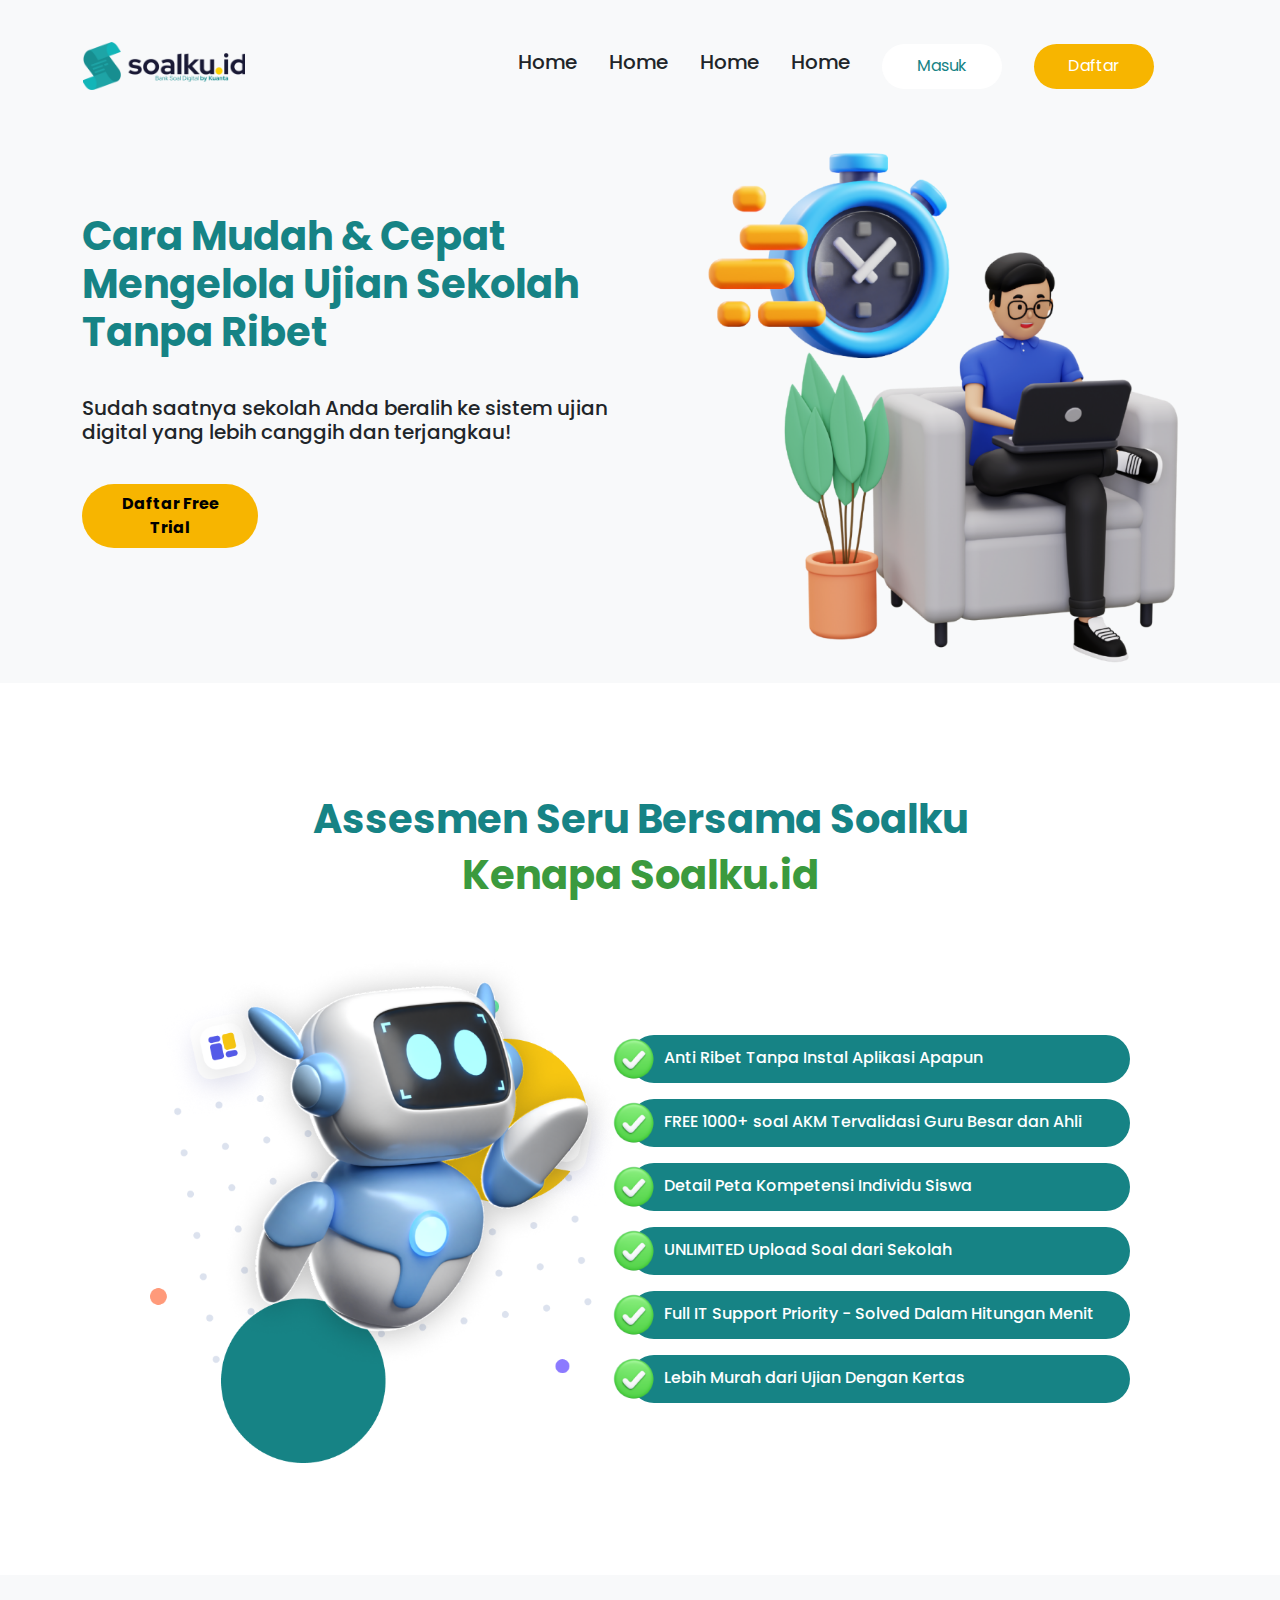
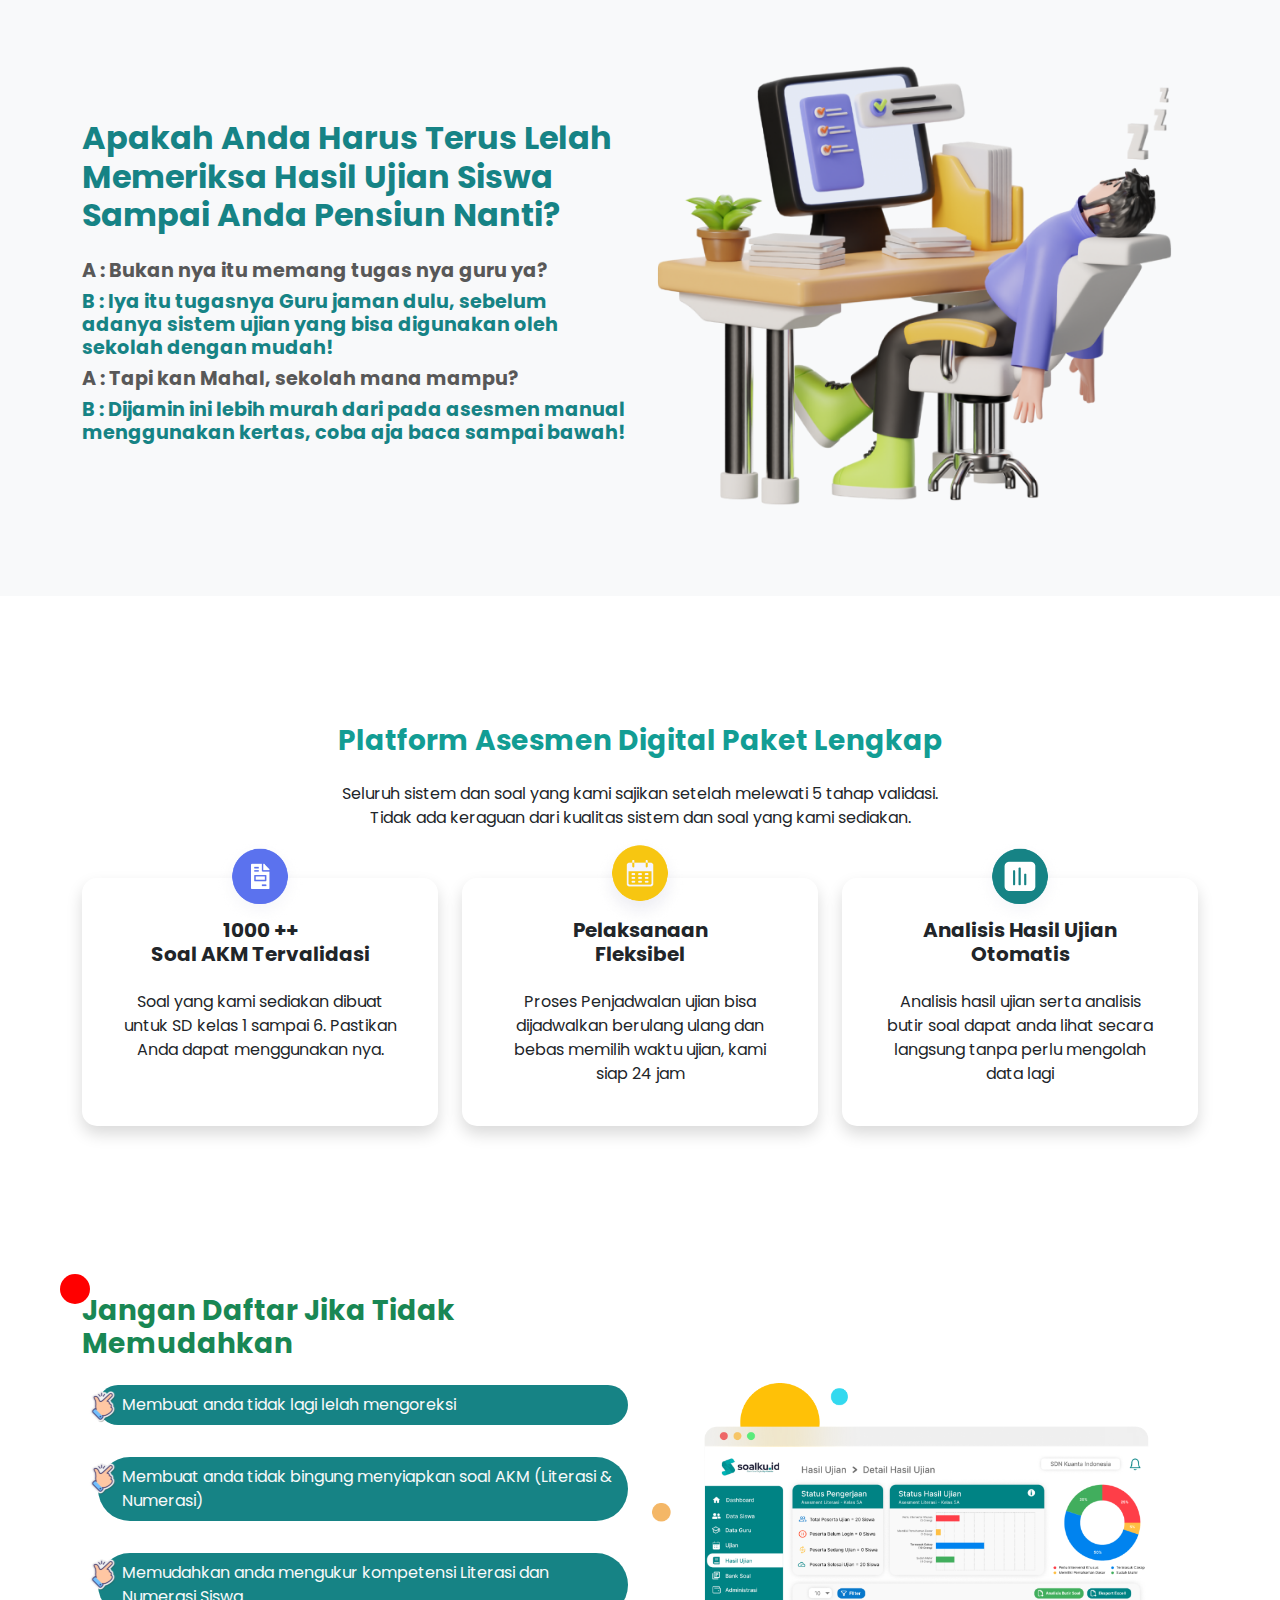
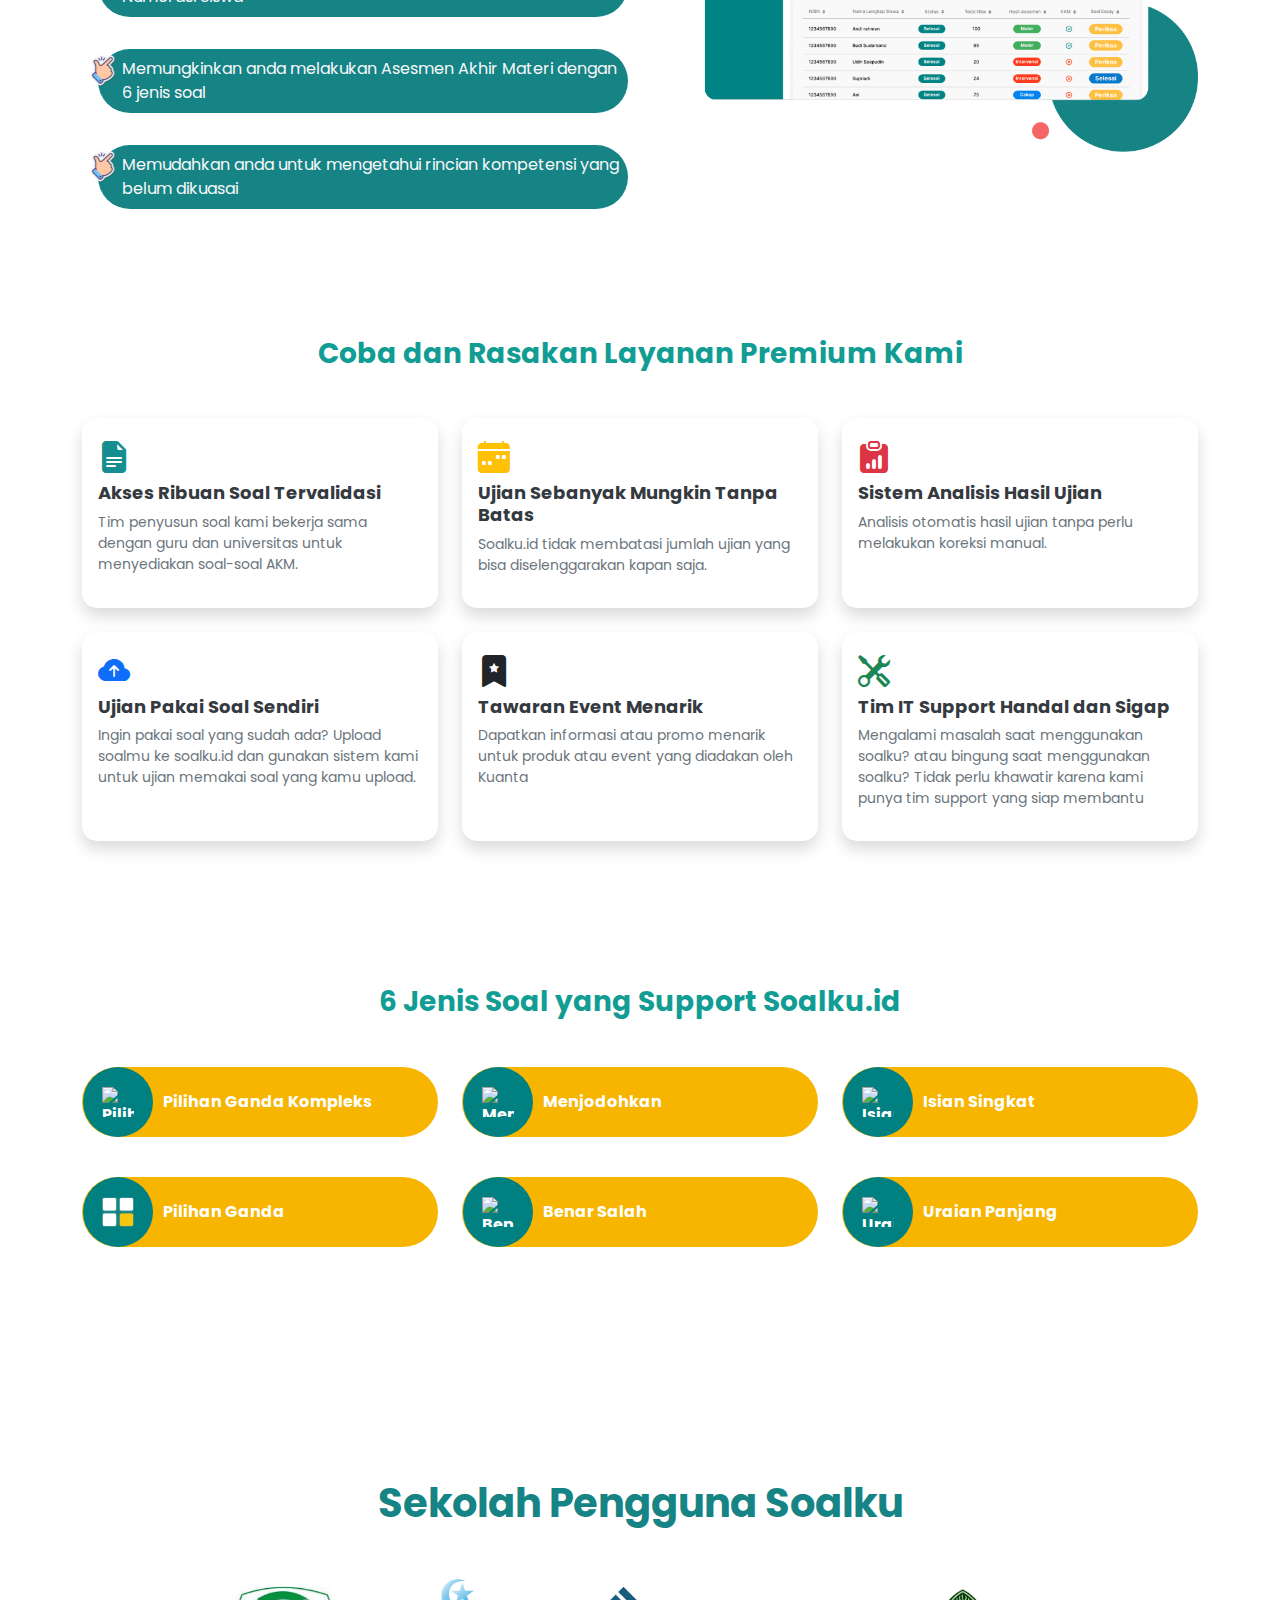
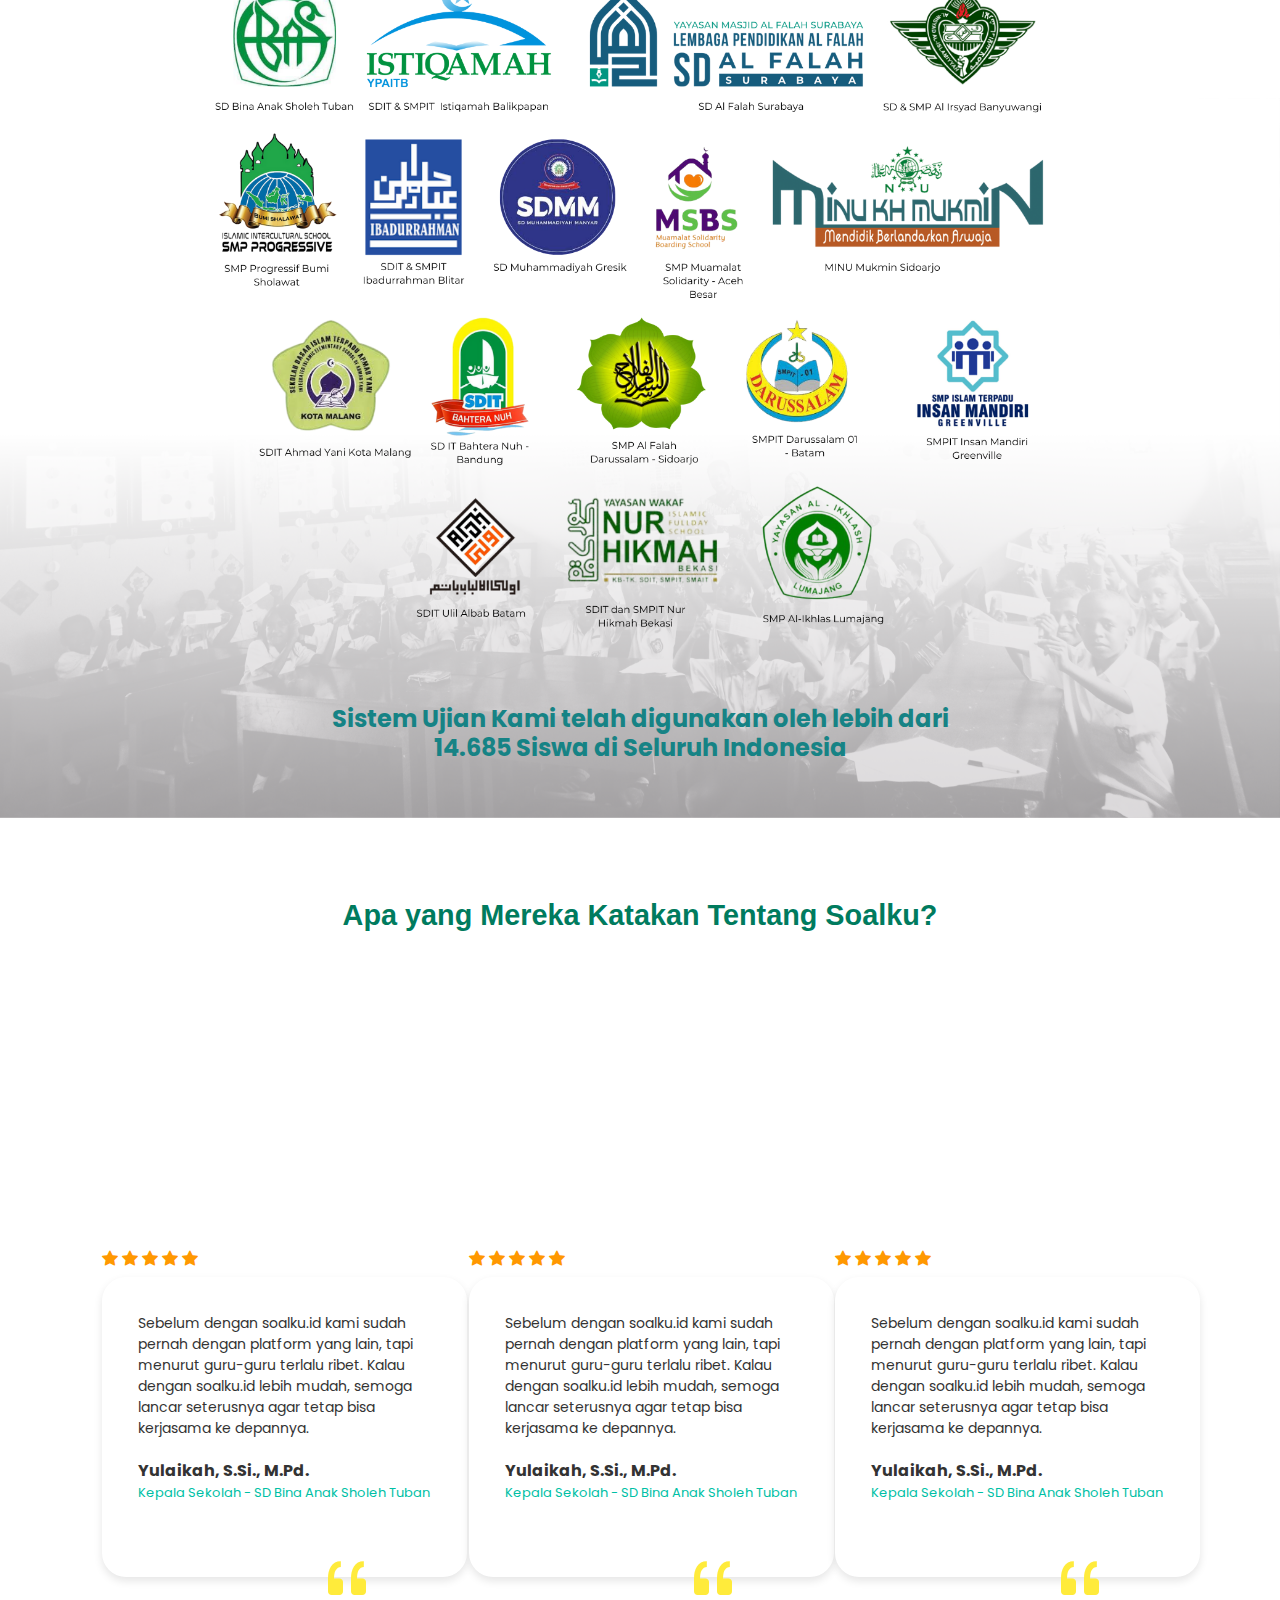
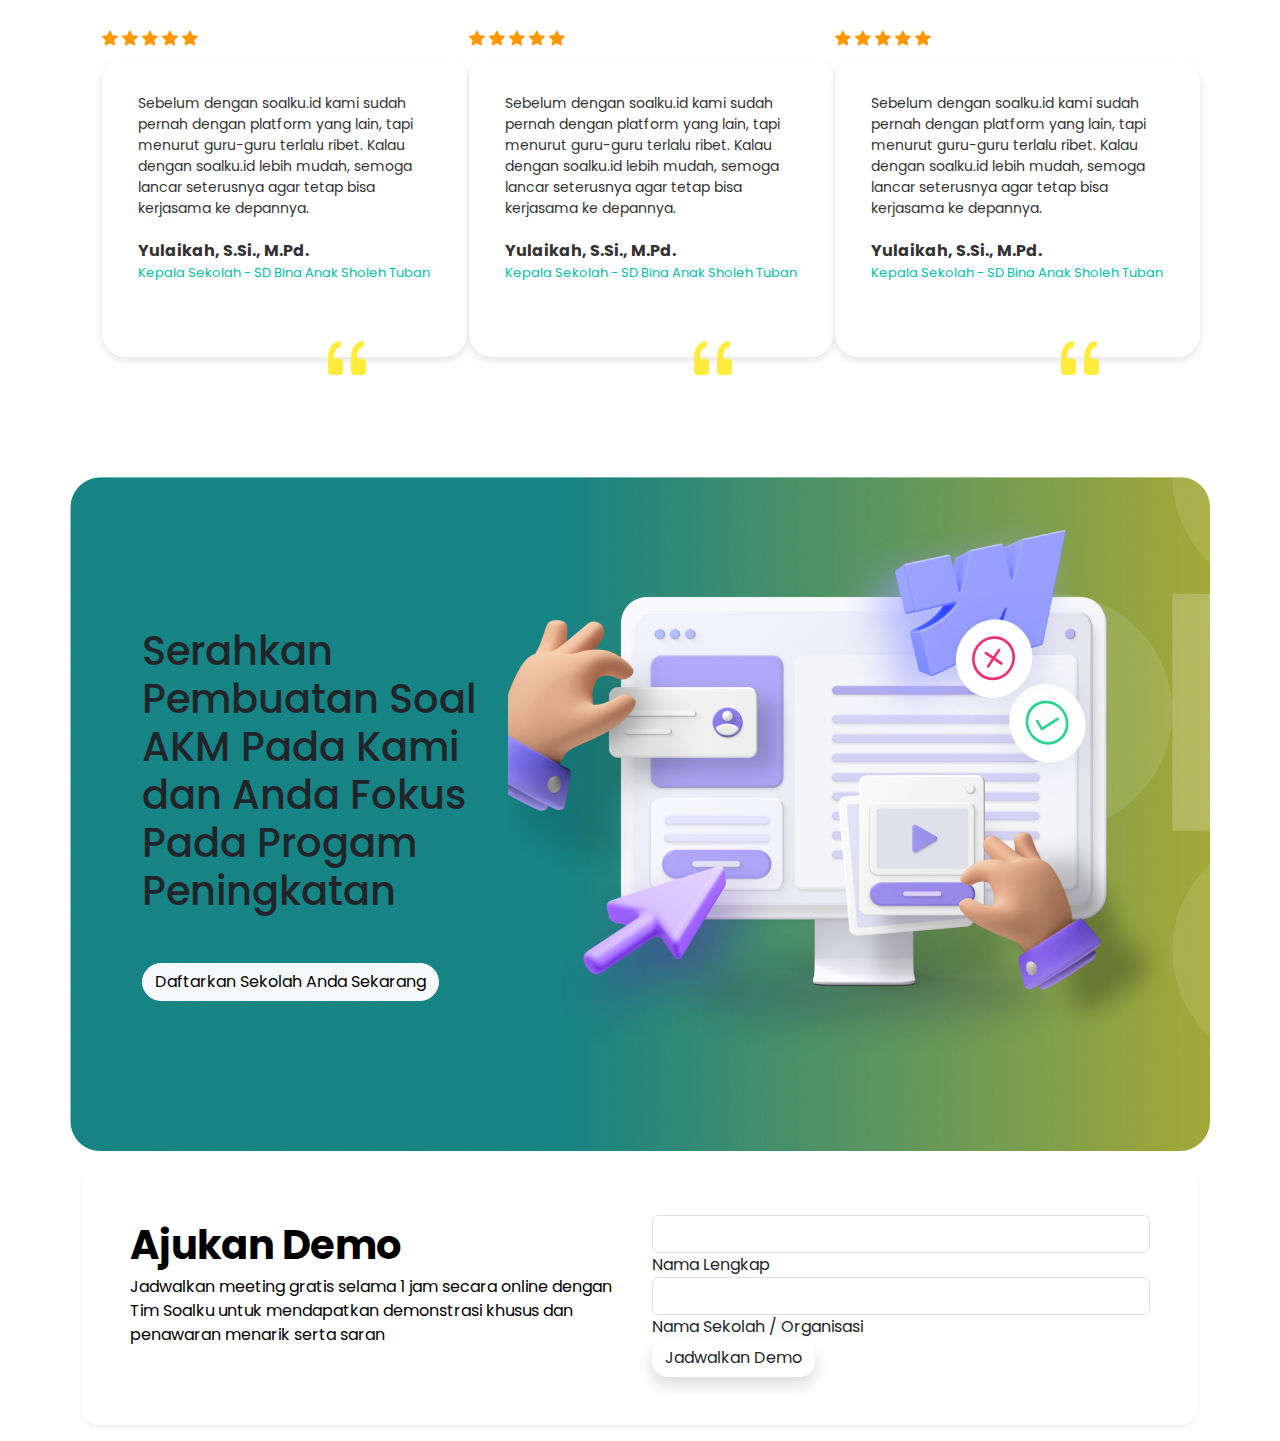
==== commit 75d051da: "feat: nggih" ====
--- a/index.html
+++ b/index.html
@@ -13,22 +13,82 @@
 </head>
 
 <body>
-    <nav>
-        <div class="flex flex-row"></div>
-
+    <nav class="bg-light">
+        <div class="header">
+            <img src="img/soalku.png" alt="" style="width: 162px;">
+            <div class="menu">
+                <h5>Home</h5>
+                <h5>Home</h5>
+                <h5>Home</h5>
+                <h5>Home</h5>
+                <button class="btn-custom-2" style="width: 120px; background:white; color: #168385">Masuk</button>
+                <button class="btn-custom-2" style="width: 120px; background:#f7b500;">Daftar</button>
+            </div>
+        </div>
     </nav>
     <main>
 
-        <section>
-
+        <section class="bg-light">
+            <div class="container">
+                <div class="sec1">
+                    <div class="sec1-1">
+                        <h1>Cara Mudah & Cepat Mengelola Ujian Sekolah Tanpa Ribet</h1>
+
+                        <h5>Sudah saatnya sekolah Anda beralih ke sistem ujian digital yang lebih canggih dan terjangkau!</h5>
+
+                        <button class="btn-custom align-items-center" style="width: 11rem; height: 4rem; color: black">Daftar Free Trial</button>
+                    </div>
+                    <div style="margin-right: -3rem;">
+                        <img src="img/sit.png" style="width: 580px;" alt="">
+                    </div>
+                </div>
+            </div>
+        </section>
+
+        <section style="padding-top: 7rem;">
+            <div class="container">
+                <div class="sec2">
+                    <h1 style="font-weight: bold; color: #168385">Assesmen Seru Bersama Soalku</h1>
+                    <h1 style="font-weight: bold; color: #3B9A3E">Kenapa Soalku.id</h1>
+                    <div class="sec2-1">
+                        <img src="img/robot.png" alt="" width="480px">
+                        <div class="sec2-2">
+                            <div class="unta">
+                                <img src="img/check.png" alt="" class="cek">
+                                <h5>Anti Ribet Tanpa Instal Aplikasi Apapun</h5>
+                            </div>
+                            <div class="unta">
+                                <img src="img/check.png" alt="" class="cek">
+                                <h5>FREE 1000+ soal AKM Tervalidasi Guru Besar dan Ahli</h5>
+                            </div>
+                            <div class="unta">
+                                <img src="img/check.png" alt="" class="cek">
+                                <h5>Detail Peta Kompetensi Individu Siswa</h5>
+                            </div>
+                            <div class="unta">
+                                <img src="img/check.png" alt="" class="cek">
+                                <h5>UNLIMITED Upload Soal dari Sekolah</h5>
+                            </div>
+                            <div class="unta">
+                                <img src="img/check.png" alt="" class="cek">
+                                <h5>Full IT Support Priority - Solved Dalam Hitungan Menit</h5>
+                            </div>
+                            <div class="unta">
+                                <img src="img/check.png" alt="" class="cek">
+                                <h5>Lebih Murah dari Ujian Dengan Kertas</h5>
+                            </div>
+                        </div>
+                    </div>
+                </div>
+            </div>
         </section>
 
         <!-- start section 3 -->
-        <section id="exam-explanation" class="py-5 bg-light">
+        <section id="exam-explanation" class="py-5 bg-light" style="margin-top: 7rem;">
             <div class="container">
                 <div class="row align-items-center">
-                    <div class="col-md-6">
-                        <h1 class="mb-4 text-start" style="color: #168385;"><b>Apakah Anda Harus Terus Lelah Memeriksa
+                    <div class="col-md-6 sec3">
+                        <h1 class="mb-4 text-start" style="color: #168385; font-size: 2rem;"><b>Apakah Anda Harus Terus Lelah Memeriksa
                                 Hasil Ujian Siswa Sampai Anda Pensiun Nanti?</b></h1>
                         <h5 style="color: #585858;"><b>A : Bukan nya itu memang tugas nya guru ya?</b></h5>
                         <h5 style="color: #168385;"><b>B : Iya itu tugasnya Guru jaman dulu, sebelum adanya sistem ujian
@@ -38,7 +98,7 @@
                                 kertas, coba aja baca sampai bawah!</b></h5>
                     </div>
                     <div class="col-md-6">
-                        <img src="img/animasi guru lelah 1.png" style="width: 625px; height: 625px;" class="img-fluid"
+                        <img src="img/animasi guru lelah 1.png" style="width: 525px; height: 525px;" class="img-fluid"
                             alt="Gambar ilustasi pemeriksaan ujian">
                     </div>
                 </div>
@@ -47,11 +107,11 @@
         <!-- end section 3 -->
 
         <!-- start section 4 -->
-        <section id="assessment-platform" class="py-5">
+        <section id="assessment-platform" class="py-5" style="margin-top: 5rem;">
             <div class="container text-center">
                 <!-- Heading -->
                 <h2 class="mb-4 fw-bold">Platform Asesmen Digital Paket Lengkap</h2>
-                <p class="mb-5">Seluruh sistem dan soal yang kami sajikan setelah melewati 5 tahap validasi. Tidak ada
+                <p class="mb-5">Seluruh sistem dan soal yang kami sajikan setelah melewati 5 tahap validasi. <br> Tidak ada
                     keraguan dari kualitas sistem dan soal yang kami sediakan.</p>
 
                 <!-- Cards Section -->
@@ -66,9 +126,9 @@
                                         style="width: 100px; height: 100px;">
                                 </div>
                                 <!-- Title -->
-                                <h5 class="card-title fw-bold">1000 ++ Soal AKM Tervalidasi</h5>
+                                <h5 class="card-title fw-bold">1000 ++ <br> Soal AKM Tervalidasi</h5>
                                 <!-- Description -->
-                                <p class="card-text">Soal yang kami sediakan dibuat untuk SD kelas 1 sampai 6. Pastikan
+                                <p class="card-text mt-4">Soal yang kami sediakan dibuat untuk SD kelas 1 sampai 6. Pastikan
                                     Anda dapat menggunakan nya.</p>
                             </div>
                         </div>
@@ -84,9 +144,9 @@
                                         style="width: 100px; height: 100px;">
                                 </div>
                                 <!-- Title -->
-                                <h5 class="card-title fw-bold">Pelaksanaan Fleksibel</h5>
+                                <h5 class="card-title fw-bold">Pelaksanaan <br> Fleksibel</h5>
                                 <!-- Description -->
-                                <p class="card-text">Proses Penjadwalan ujian bisa dijadwalkan berulang ulang dan bebas
+                                <p class="card-text mt-4">Proses Penjadwalan ujian bisa dijadwalkan berulang ulang dan bebas
                                     memilih waktu ujian, kami siap 24 jam</p>
                             </div>
                         </div>
@@ -104,7 +164,7 @@
                                 <!-- Title -->
                                 <h5 class="card-title fw-bold">Analisis Hasil Ujian Otomatis</h5>
                                 <!-- Description -->
-                                <p class="card-text">Analisis hasil ujian serta analisis butir soal dapat anda lihat
+                                <p class="card-text mt-4">Analisis hasil ujian serta analisis butir soal dapat anda lihat
                                     secara langsung tanpa perlu mengolah data lagi</p>
                             </div>
                         </div>
@@ -117,60 +177,53 @@
         <!-- end section 4 -->
 
         <!-- section 5 -->
-        <section class="container py-5">
+        <section class="container py-5 mt-5">
             <div class="row align-items-center">
                 <!-- Left side content (list of features) -->
                 <div class="col-md-6" style="position: relative;">
                     <h2 class="fw-bold text-success">Jangan Daftar Jika Tidak Memudahkan</h2>
-                    <div
-                        style="background-color: rgb(255, 0, 0);position: absolute;width: 30px;display: block;height: 30px;border-radius: 30px;top: -20px;left: -10px;">
-                    </div>
+                    <div style="background-color: rgb(255, 0, 0);position: absolute;width: 30px;display: block;height: 30px;border-radius: 30px;top: -20px;left: -10px;"></div>
                     <ul class="list-unstyled mt-4">
                         <li class="d-flex align-items-center mb-3 ms-3" style="position: relative;">
-                            <img src="/img/Gampang-icon.svg" alt="Check" class=""
-                                style="width: 30px;position: absolute;left: -10px;top:5px;">
+                            <img src="/img/Gampang-icon.svg" alt="Check" class="" style="width: 30px;position: absolute;left: -10px;top:5px;">
                             <p class="w-100 text-light p-2 ps-4" style="background-color: #168385;border-radius: 50px;">
                                 Membuat anda tidak lagi lelah mengoreksi
                             </p>
                         </li>
                         <li class="d-flex align-items-center mb-3 ms-3" style="position: relative;">
-                            <img src="/img/Gampang-icon.svg" alt="Check" class=""
-                                style="width: 30px;position: absolute;left: -10px;top:5px;">
+                            <img src="/img/Gampang-icon.svg" alt="Check" class="" style="width: 30px;position: absolute;left: -10px;top:5px;">
                             <p class="w-100 text-light p-2 ps-4" style="background-color: #168385;border-radius: 50px;">
                                 Membuat anda tidak bingung menyiapkan soal AKM (Literasi & Numerasi)
                             </p>
                         </li>
 
                         <li class="d-flex align-items-center mb-3 ms-3" style="position: relative;">
-                            <img src="/img/Gampang-icon.svg" alt="Check" class=""
-                                style="width: 30px;position: absolute;left: -10px;top:5px;">
+                            <img src="/img/Gampang-icon.svg" alt="Check" class="" style="width: 30px;position: absolute;left: -10px;top:5px;">
                             <p class="w-100 text-light p-2 ps-4" style="background-color: #168385;border-radius: 50px;">
                                 Memudahkan anda mengukur kompetensi Literasi dan Numerasi Siswa
                             </p>
                         </li>
 
                         <li class="d-flex align-items-center mb-3 ms-3" style="position: relative;">
-                            <img src="/img/Gampang-icon.svg" alt="Check" class=""
-                                style="width: 30px;position: absolute;left: -10px;top:5px;">
+                            <img src="/img/Gampang-icon.svg" alt="Check" class="" style="width: 30px;position: absolute;left: -10px;top:5px;">
                             <p class="w-100 text-light p-2 ps-4" style="background-color: #168385;border-radius: 50px;">
                                 Memungkinkan anda melakukan Asesmen Akhir Materi dengan 6 jenis soal
                             </p>
                         </li>
 
                         <li class="d-flex align-items-center mb-3 ms-3" style="position: relative;">
-                            <img src="/img/Gampang-icon.svg" alt="Check" class=""
-                                style="width: 30px;position: absolute;left: -10px;top:5px;">
+                            <img src="/img/Gampang-icon.svg" alt="Check" class="" style="width: 30px;position: absolute;left: -10px;top:5px;">
                             <p class="w-100 text-light p-2 ps-4" style="background-color: #168385;border-radius: 50px;">
                                 Memudahkan anda untuk mengetahui rincian kompetensi yang belum dikuasai
                             </p>
                         </li>
-
+                        
                     </ul>
                 </div>
 
                 <!-- Right side content (image) -->
                 <div class="col-md-6 text-center">
-                    <img src="/img/Group 39190.png" class="w-100" alt="">
+                   <img src="/img/Group 39190.png" class="w-100" alt="">
                 </div>
             </div>
         </section>
@@ -184,7 +237,7 @@
                     <!-- Card 1 -->
                     <div class="col-md-4">
                         <div class="card p-3 h-100 shadow">
-                            <img src="img/ikon1.png" alt="Icon 1" class="mb-3" width="40">
+                            <i class="bi bi-file-earmark-text-fill" style="color: #148e8f"></i>
                             <h5 class="fw-bold">Akses Ribuan Soal Tervalidasi</h5>
                             <p>Tim penyusun soal kami bekerja sama dengan guru dan universitas untuk menyediakan
                                 soal-soal AKM.</p>
@@ -193,7 +246,7 @@
                     <!-- Card 2 -->
                     <div class="col-md-4">
                         <div class="card p-3 h-100 shadow">
-                            <img src="img/ikon2.png" alt="Icon 2" class="mb-3" width="40">
+                            <i class="bi bi-calendar-week-fill" style="color: #fec106"></i>
                             <h5 class="fw-bold">Ujian Sebanyak Mungkin Tanpa Batas</h5>
                             <p>Soalku.id tidak membatasi jumlah ujian yang bisa diselenggarakan kapan saja.</p>
                         </div>
@@ -201,7 +254,7 @@
                     <!-- Card 3 -->
                     <div class="col-md-4">
                         <div class="card p-3 h-100 shadow">
-                            <img src="img/ikon3.png" alt="Icon 3" class="mb-3" width="40">
+                            <i class="bi bi-clipboard-data-fill" style="color: #dc3546"></i>
                             <h5 class="fw-bold">Sistem Analisis Hasil Ujian</h5>
                             <p>Analisis otomatis hasil ujian tanpa perlu melakukan koreksi manual.</p>
                         </div>
@@ -210,7 +263,7 @@
                     <!-- Card 4 -->
                     <div class="col-md-4">
                         <div class="card p-3 h-100 shadow">
-                            <img src="img/ikon3.png" alt="Icon 4" class="mb-3" width="40">
+                            <i class="bi bi-cloud-arrow-up-fill" style="color: #0f6dfc"></i>
                             <h5 class="fw-bold">Ujian Pakai Soal Sendiri</h5>
                             <p>Ingin pakai soal yang sudah ada? Upload soalmu ke soalku.id dan gunakan sistem kami untuk
                                 ujian memakai soal yang kamu upload.</p>
@@ -220,7 +273,7 @@
                     <!-- Card 5 -->
                     <div class="col-md-4">
                         <div class="card p-3 h-100 shadow">
-                            <img src="img/ikon3.png" alt="Icon 5" class="mb-3" width="40">
+                            <i class="bi bi-bookmark-star-fill" style="color: #od5959"></i>
                             <h5 class="fw-bold">Tawaran Event Menarik</h5>
                             <p>Dapatkan informasi atau promo menarik untuk produk atau event yang diadakan oleh Kuanta
                             </p>
@@ -231,7 +284,7 @@
                     <div class="col-md-4">
                         <div class="card p-3 h-100 shadow">
                             <!-- <img src="img/ikon3.png" alt="Icon 6" class="mb-3" width="40"> -->
-                            <i class="bi bi-file-earmark-text-fill fs-1 em-primary"></i>
+                            <i class="bi bi-tools" style="color: #1b8755"></i>
                             <h5 class="fw-bold">Tim IT Support Handal dan Sigap</h5>
                             <p>Mengalami masalah saat menggunakan soalku? atau bingung saat menggunakan soalku? Tidak
                                 perlu khawatir karena kami punya tim support yang siap membantu</p>
@@ -243,14 +296,14 @@
         </section>
 
 
-        <section class="jenis-soal py-5">
+        <section class="jenis-soal py-5 mt-5">
             <div class="container text-center">
                 <h2 class="mb-5">6 Jenis Soal yang Support Soalku.id</h2>
                 <div class="row g-4 justify-content-center">
                     <div class="col-md-4">
                         <div class="btn-custom d-flex align-items-center">
                             <div class="ikon-wrapper">
-                                <img src="img/ikon-pilihan-ganda.png" alt="Pilihan Ganda" class="ikon">
+                                <img src="img/icon/window.png" alt="Pilihan Ganda" class="ikon">
                             </div>
                             <span>Pilihan Ganda Kompleks</span>
                         </div>
@@ -258,7 +311,7 @@
                     <div class="col-md-4">
                         <div class="btn-custom d-flex align-items-center">
                             <div class="ikon-wrapper">
-                                <img src="img/ikon-menjodohkan.png" alt="Menjodohkan" class="ikon">
+                                <img src="img/icon/arrow.png" alt="Menjodohkan" class="ikon">
                             </div>
                             <span>Menjodohkan</span>
                         </div>
@@ -266,7 +319,7 @@
                     <div class="col-md-4">
                         <div class="btn-custom d-flex align-items-center">
                             <div class="ikon-wrapper">
-                                <img src="img/ikon-isian-singkat.png" alt="Isian Singkat" class="ikon">
+                                <img src="img/icon/pen.png" alt="Isian Singkat" class="ikon">
                             </div>
                             <span>Isian Singkat</span>
                         </div>
@@ -277,7 +330,7 @@
                     <div class="col-md-4">
                         <div class="btn-custom d-flex align-items-center">
                             <div class="ikon-wrapper">
-                                <img src="img/ikon-pilihan-ganda.png" alt="Pilihan Ganda" class="ikon">
+                                <img src="img/icon/win1.png" alt="Pilihan Ganda" class="ikon">
                             </div>
                             <span>Pilihan Ganda</span>
                         </div>
@@ -285,7 +338,7 @@
                     <div class="col-md-4">
                         <div class="btn-custom d-flex align-items-center">
                             <div class="ikon-wrapper">
-                                <img src="img/ikon-benar-salah.png" alt="Benar Salah" class="ikon">
+                                <img src="img/icon/check-circle-2.png" alt="Benar Salah" class="ikon">
                             </div>
                             <span>Benar Salah</span>
                         </div>
@@ -293,7 +346,7 @@
                     <div class="col-md-4">
                         <div class="btn-custom d-flex align-items-center">
                             <div class="ikon-wrapper">
-                                <img src="img/ikon-uraian-panjang.png" alt="Uraian Panjang" class="ikon">
+                                <img src="img/icon/text.png" alt="Uraian Panjang" class="ikon">
                             </div>
                             <span>Uraian Panjang</span>
                         </div>
@@ -303,247 +356,36 @@
         </section>
         <!-- end section 6 -->
 
-        <section>
-            <div class="container">
-                <h1 class="my-4" style="color: #168385;text-align: center; font-weight: bold;">Sekolah Pengguna Soalku
-                </h1>
+        <section style="100vw">
+            <div class="p-5" style="margin-top: 7rem; position: relative; padding-bottom: 15rem; width: 100%;">
+                <h1 class="my-4" style="color: #168385;text-align: center; font-weight: bold;">Sekolah Pengguna Soalku</h1>
                 <img src="img/Proposal Produk Soalku.id 1.png" alt="Daftar Sekolah Pengguna Soalku" class="main-image">
-            </div>
-        </section>
-
-        <!-- start section 7 -->
-        <!-- <section>
-            <div class="container">
-                <div class="section-title">
-                    Apa yang Mereka Katakan Tentang Soalku?
-                </div>
-                <div class="video-container">
-                    <div class="video-placeholder">
-                        <iframe width="300" height="200" src="https://www.youtube.com/embed/VIDEO_ID_1" frameborder="0"
-                            allow="accelerometer; autoplay; clipboard-write; encrypted-media; gyroscope; picture-in-picture"
-                            allowfullscreen></iframe>
-                    </div>
-                    <div class="video-placeholder">
-                        
-                        <iframe width="633" height="390"
-                            src="https://www.youtube.com/embed/4vLpWUlQneE?si=etksbT81t74dkSfg"
-                            title="YouTube video player" frameborder="0"
-                            allow="accelerometer; autoplay; clipboard-write; encrypted-media; gyroscope; picture-in-picture; web-share"
-                            referrerpolicy="strict-origin-when-cross-origin" allowfullscreen></iframe>
-                    </div>
-                </div>
-            </div>
-
-            <div class="testimonial-container">
-                <div class="stars">
-                    <i class="bi bi-star-fill"></i>
-                    <i class="bi bi-star-fill"></i>
-                    <i class="bi bi-star-fill"></i>
-                    <i class="bi bi-star-fill"></i>
-                    <i class="bi bi-star-fill"></i>
-                </div>
-                <div class="testimonial-card">
-                    <div class="testimonial-text">
-                        Sebelum dengan soalku.id kami sudah pernah dengan platform yang lain, tapi menurut guru-guru
-                        terlalu ribet. Kalau dengan soalku.id lebih mudah, semoga lancar seterusnya agar tetap bisa
-                        kerjasama ke depannya.
-                    </div>
-                    <div class="author">
-                        Yulaikah, S.Si., M.Pd.
-                    </div>
-                    <div class="position">
-                        Kepala Sekolah - SD Bina Anak Sholeh Tuban
-                    </div>
-                </div>
-                <div class="quote-icon">
-                    <i class="bi bi-quote"></i>
-                </div>
-            </div>
-
-            <div class="col-md-4 testimonial-container">
-                <div class="stars">
-                    <i class="bi bi-star-fill"></i>
-                    <i class="bi bi-star-fill"></i>
-                    <i class="bi bi-star-fill"></i>
-                    <i class="bi bi-star-fill"></i>
-                    <i class="bi bi-star-fill"></i>
-                </div>
-                <div class="testimonial-card">
-                    <div class="testimonial-text">
-                        Sebelum dengan soalku.id kami sudah pernah dengan platform yang lain, tapi menurut guru-guru
-                        terlalu ribet. Kalau dengan soalku.id lebih mudah, semoga lancar seterusnya agar tetap bisa
-                        kerjasama ke depannya.
-                    </div>
-                    <div class="author">
-                        Yulaikah, S.Si., M.Pd.
-                    </div>
-                    <div class="position">
-                        Kepala Sekolah - SD Bina Anak Sholeh Tuban
-                    </div>
-                </div>
-                <div class="quote-icon">
-                    <i class="bi bi-quote"></i>
-                </div>
-            </div>
-
-            <div class="col-md-4 testimonial-container">
-                <div class="stars">
-                    <i class="bi bi-star-fill"></i>
-                    <i class="bi bi-star-fill"></i>
-                    <i class="bi bi-star-fill"></i>
-                    <i class="bi bi-star-fill"></i>
-                    <i class="bi bi-star-fill"></i>
-                </div>
-                <div class="testimonial-card">
-                    <div class="testimonial-text">
-                        Sebelum dengan soalku.id kami sudah pernah dengan platform yang lain, tapi menurut guru-guru
-                        terlalu ribet. Kalau dengan soalku.id lebih mudah, semoga lancar seterusnya agar tetap bisa
-                        kerjasama ke depannya.
-                    </div>
-                    <div class="author">
-                        Yulaikah, S.Si., M.Pd.
-                    </div>
-                    <div class="position">
-                        Kepala Sekolah - SD Bina Anak Sholeh Tuban
-                    </div>
-                </div>
-                <div class="quote-icon">
-                    <i class="bi bi-quote"></i>
-                </div>
-            </div>
-
-        </section> -->
+                <h1 style="color: #168385;text-align: center; font-weight: bold; font-size: 1.5rem; margin-top: 3rem;">Sistem Ujian Kami telah digunakan oleh lebih dari
+                    <br> 14.685 Siswa di Seluruh Indonesia</h1>
+                <!-- Gambar background -->
+                <img src="img/bg.png" alt="" style="position: absolute; bottom: 0; left: 0; width: 100%; z-index: -1;">
+            </div>
+        </section>
+
+
         <section>
             <div class="container ">
-                <h2 class="section-title text-center">Apa yang Mereka Katakan Tentang Soalku?</h2>
+                <h2 class="section-title text-center fw-bold mb-4" style="margin-top: 5rem; font-size: 1.8rem;">Apa yang Mereka Katakan Tentang Soalku?</h2>
                 <div class="row video-container justify-content-center">
-                    <div class="col-md-5" style=" width: 633px; height: 390px;">
+                    <div class="" style=" width: 400px; height: 240px;">
                         <div class="ratio ratio-16x9">
                             <iframe src="https://www.youtube.com/embed/4vLpWUlQneE" allowfullscreen></iframe>
                         </div>
                     </div>
-                    <div class="col-md-5" style="width: 633px; height: 390px;">
+                    <div class="" style="width: 400px; height: 240px;">
                         <div class="ratio ratio-16x9">
                             <iframe src="https://www.youtube.com/embed/4vLpWUlQneE" allowfullscreen></iframe>
                         </div>
                     </div>
                 </div>
             </div>
-
-            <!-- <div class="row justify-content-center">
-                <div class="col-md-4 testimonial-container">
-                    <div class="stars">
-                        <i class="bi bi-star-fill"></i>
-                        <i class="bi bi-star-fill"></i>
-                        <i class="bi bi-star-fill"></i>
-                        <i class="bi bi-star-fill"></i>
-                        <i class="bi bi-star-fill"></i>
-                    </div>
-                    <div class="card testimonial-card">
-                        <div class="card-body">
-                            <div class="testimonial-text">
-                                Sebelum dengan soalku.id kami sudah pernah dengan platform yang lain, tapi menurut guru-guru terlalu ribet. 
-                                Kalau dengan soalku.id lebih mudah, semoga lancar seterusnya agar tetap bisa kerjasama ke depannya.
-                            </div>
-                            <div class="author">
-                                Yulaikah, S.Si., M.Pd.
-                            </div>
-                            <div class="position">
-                                Kepala Sekolah - SD Bina Anak Sholeh Tuban
-                            </div>
-                        </div>
-                    </div>
-                    <div class="quote-icon">
-                        <i class="bi bi-quote"></i>
-                    </div>
-                </div>
-            </div> -->
-
-            <!-- <div class="row justify-content-center">
-                <div class="col-md-4 testimonial-container">
-                    <div class="stars">
-                        <i class="bi bi-star-fill"></i>
-                        <i class="bi bi-star-fill"></i>
-                        <i class="bi bi-star-fill"></i>
-                        <i class="bi bi-star-fill"></i>
-                        <i class="bi bi-star-fill"></i>
-                    </div>
-                    <div class="card testimonial-card">
-                        <div class="card-body">
-                            <div class="testimonial-text">
-                                Sebelum dengan soalku.id kami sudah pernah dengan platform yang lain, tapi menurut guru-guru terlalu ribet. 
-                                Kalau dengan soalku.id lebih mudah, semoga lancar seterusnya agar tetap bisa kerjasama ke depannya.
-                            </div>
-                            <div class="author">
-                                Yulaikah, S.Si., M.Pd.
-                            </div>
-                            <div class="position">
-                                Kepala Sekolah - SD Bina Anak Sholeh Tuban
-                            </div>
-                        </div>
-                    </div>
-                    <div class="quote-icon">
-                        <i class="bi bi-quote"></i>
-                    </div>
-                </div>
-                
-                <div class="col-md-4 testimonial-container">
-                    <div class="stars">
-                        <i class="bi bi-star-fill"></i>
-                        <i class="bi bi-star-fill"></i>
-                        <i class="bi bi-star-fill"></i>
-                        <i class="bi bi-star-fill"></i>
-                        <i class="bi bi-star-fill"></i>
-                    </div>
-                    <div class="card testimonial-card">
-                        <div class="card-body">
-                            <div class="testimonial-text">
-                                Sebelum dengan soalku.id kami sudah pernah dengan platform yang lain, tapi menurut guru-guru terlalu ribet. 
-                                Kalau dengan soalku.id lebih mudah, semoga lancar seterusnya agar tetap bisa kerjasama ke depannya.
-                            </div>
-                            <div class="author">
-                                Yulaikah, S.Si., M.Pd.
-                            </div>
-                            <div class="position">
-                                Kepala Sekolah - SD Bina Anak Sholeh Tuban
-                            </div>
-                        </div>
-                    </div>
-                    <div class="quote-icon">
-                        <i class="bi bi-quote"></i>
-                    </div>
-                </div>
-                
-                <div class="col-md-4 testimonial-container">
-                    <div class="stars">
-                        <i class="bi bi-star-fill"></i>
-                        <i class="bi bi-star-fill"></i>
-                        <i class="bi bi-star-fill"></i>
-                        <i class="bi bi-star-fill"></i>
-                        <i class="bi bi-star-fill"></i>
-                    </div>
-                    <div class="card testimonial-card">
-                        <div class="card-body">
-                            <div class="testimonial-text">
-                                Sebelum dengan soalku.id kami sudah pernah dengan platform yang lain, tapi menurut guru-guru terlalu ribet. 
-                                Kalau dengan soalku.id lebih mudah, semoga lancar seterusnya agar tetap bisa kerjasama ke depannya.
-                            </div>
-                            <div class="author">
-                                Yulaikah, S.Si., M.Pd.
-                            </div>
-                            <div class="position">
-                                Kepala Sekolah - SD Bina Anak Sholeh Tuban
-                            </div>
-                        </div>
-                    </div>
-                    <div class="quote-icon">
-                        <i class="bi bi-quote"></i>
-                    </div>
-                </div>
-            </div> -->
-
-            <div class="container" style="max-width: calc(100% - 180px);">
-                <!-- Set max-width minus left and right padding -->
+            
+            <div class="container" style="max-width: calc(100% - 180px); margin-bottom: 5rem;"> <!-- Set max-width minus left and right padding -->
                 <div class="row justify-content-center">
 
                     <div class="col-md-4 testimonial-container">
@@ -557,10 +399,8 @@
                         <div class="card testimonial-card">
                             <div class="card-body">
                                 <div class="testimonial-text">
-                                    Sebelum dengan soalku.id kami sudah pernah dengan platform yang lain, tapi menurut
-                                    guru-guru terlalu ribet.
-                                    Kalau dengan soalku.id lebih mudah, semoga lancar seterusnya agar tetap bisa
-                                    kerjasama ke depannya.
+                                    Sebelum dengan soalku.id kami sudah pernah dengan platform yang lain, tapi menurut guru-guru terlalu ribet. 
+                                    Kalau dengan soalku.id lebih mudah, semoga lancar seterusnya agar tetap bisa kerjasama ke depannya.
                                 </div>
                                 <div class="author">
                                     Yulaikah, S.Si., M.Pd.
@@ -574,7 +414,7 @@
                             <i class="bi bi-quote"></i>
                         </div>
                     </div>
-
+            
                     <div class="col-md-4 testimonial-container">
                         <div class="stars">
                             <i class="bi bi-star-fill"></i>
@@ -586,10 +426,8 @@
                         <div class="card testimonial-card">
                             <div class="card-body">
                                 <div class="testimonial-text">
-                                    Sebelum dengan soalku.id kami sudah pernah dengan platform yang lain, tapi menurut
-                                    guru-guru terlalu ribet.
-                                    Kalau dengan soalku.id lebih mudah, semoga lancar seterusnya agar tetap bisa
-                                    kerjasama ke depannya.
+                                    Sebelum dengan soalku.id kami sudah pernah dengan platform yang lain, tapi menurut guru-guru terlalu ribet. 
+                                    Kalau dengan soalku.id lebih mudah, semoga lancar seterusnya agar tetap bisa kerjasama ke depannya.
                                 </div>
                                 <div class="author">
                                     Yulaikah, S.Si., M.Pd.
@@ -603,7 +441,7 @@
                             <i class="bi bi-quote"></i>
                         </div>
                     </div>
-
+            
                     <div class="col-md-4 testimonial-container">
                         <div class="stars">
                             <i class="bi bi-star-fill"></i>
@@ -615,10 +453,8 @@
                         <div class="card testimonial-card">
                             <div class="card-body">
                                 <div class="testimonial-text">
-                                    Sebelum dengan soalku.id kami sudah pernah dengan platform yang lain, tapi menurut
-                                    guru-guru terlalu ribet.
-                                    Kalau dengan soalku.id lebih mudah, semoga lancar seterusnya agar tetap bisa
-                                    kerjasama ke depannya.
+                                    Sebelum dengan soalku.id kami sudah pernah dengan platform yang lain, tapi menurut guru-guru terlalu ribet. 
+                                    Kalau dengan soalku.id lebih mudah, semoga lancar seterusnya agar tetap bisa kerjasama ke depannya.
                                 </div>
                                 <div class="author">
                                     Yulaikah, S.Si., M.Pd.
@@ -644,10 +480,8 @@
                         <div class="card testimonial-card">
                             <div class="card-body">
                                 <div class="testimonial-text">
-                                    Sebelum dengan soalku.id kami sudah pernah dengan platform yang lain, tapi menurut
-                                    guru-guru terlalu ribet.
-                                    Kalau dengan soalku.id lebih mudah, semoga lancar seterusnya agar tetap bisa
-                                    kerjasama ke depannya.
+                                    Sebelum dengan soalku.id kami sudah pernah dengan platform yang lain, tapi menurut guru-guru terlalu ribet. 
+                                    Kalau dengan soalku.id lebih mudah, semoga lancar seterusnya agar tetap bisa kerjasama ke depannya.
                                 </div>
                                 <div class="author">
                                     Yulaikah, S.Si., M.Pd.
@@ -673,10 +507,8 @@
                         <div class="card testimonial-card">
                             <div class="card-body">
                                 <div class="testimonial-text">
-                                    Sebelum dengan soalku.id kami sudah pernah dengan platform yang lain, tapi menurut
-                                    guru-guru terlalu ribet.
-                                    Kalau dengan soalku.id lebih mudah, semoga lancar seterusnya agar tetap bisa
-                                    kerjasama ke depannya.
+                                    Sebelum dengan soalku.id kami sudah pernah dengan platform yang lain, tapi menurut guru-guru terlalu ribet. 
+                                    Kalau dengan soalku.id lebih mudah, semoga lancar seterusnya agar tetap bisa kerjasama ke depannya.
                                 </div>
                                 <div class="author">
                                     Yulaikah, S.Si., M.Pd.
@@ -702,10 +534,8 @@
                         <div class="card testimonial-card">
                             <div class="card-body">
                                 <div class="testimonial-text">
-                                    Sebelum dengan soalku.id kami sudah pernah dengan platform yang lain, tapi menurut
-                                    guru-guru terlalu ribet.
-                                    Kalau dengan soalku.id lebih mudah, semoga lancar seterusnya agar tetap bisa
-                                    kerjasama ke depannya.
+                                    Sebelum dengan soalku.id kami sudah pernah dengan platform yang lain, tapi menurut guru-guru terlalu ribet. 
+                                    Kalau dengan soalku.id lebih mudah, semoga lancar seterusnya agar tetap bisa kerjasama ke depannya.
                                 </div>
                                 <div class="author">
                                     Yulaikah, S.Si., M.Pd.
@@ -722,22 +552,20 @@
 
                 </div>
             </div>
-
-        </section>
-
+            
+        </section>
+        
         <!-- end section 7 -->
 
         <!-- section 8 -->
         <section>
-            <div class="container mx-auto row"
-                style="background: url('/img/CTA.png'); height: 550px; width: 1500px; border-radius: 30px;">
+            <div class="container mx-auto row" style="background: url('/img/CTA.png');height: 674px;border-radius: 30px;">
                 <div class="col ms-5 my-auto">
-                    <h3 class="mb-5 fs-1">Serahkan Pembuatan Soal AKM Pada Kami dan Anda Fokus Pada Progam Peningkatan
-                    </h3>
-                    <button class="btn btn-light" style="border-radius: 30px ;">Daftarkan Sekolah Anda Sekarang</button>
+                    <h3 class="mb-5 fs-1">Serahkan Pembuatan Soal AKM Pada Kami dan Anda Fokus Pada Progam Peningkatan</h3>
+                    <button class="btn btn-light" style="border-radius: 30px ;" >Daftarkan Sekolah Anda Sekarang</button>
                 </div>
                 <div class="col">
-                    <img src="/img/Group 39189.png" width="600px" height="500px" alt="">
+                    <img src="/img/Group 39189.png" alt="">
                 </div>
             </div>
         </section>
@@ -745,7 +573,7 @@
 
         <!-- #049088 dan #E4B421 -->
         <!-- section 9 -->
-        <!-- <section>
+        <section>
             <div class="container py-3">
                 <div class="row g-3">
                     <div class="col-12">
@@ -782,124 +610,10 @@
                     </div>
                 </div>
             </div>
-        </section> -->
-
-        <section>
-            <div class="container py-3">
-                <div class="row g-3">
-                    <div class="col-12">
-                        <div class="rounded-4 py-5 px-3 px-md-5 shadow-sm h-100 em-bg-primary-gradient">
-                            <div class="row align-items-center">
-                                <div class="col-12 col-md-6">
-                                    <span class="fs-1 fw-bold text-white">Ajukan Demo</span>
-                                    <br>
-                                    <span class="text-white">
-                                        Jadwalkan meeting gratis selama 1 jam secara online dengan Tim Soalku untuk
-                                        mendapatkan demonstrasi khusus dan penawaran menarik serta saran
-                                    </span>
-                                </div>
-
-                                <div class="col-12 col-md-6">
-                                    <div>
-                                        <div class="form-floating mb-3"> <!-- Container untuk floating label -->
-                                            <input type="text" class="form-control" id="floatingNamaLengkap"
-                                                placeholder="Nama Lengkap">
-                                            <label for="floatingNamaLengkap">Nama Lengkap</label>
-                                        </div>
-
-                                        <div class="form-floating mb-3">
-                                            <input type="text" class="form-control" id="floatingNamaOrganisasi"
-                                                placeholder="Nama Sekolah / Organisasi">
-                                            <label for="floatingNamaOrganisasi">Nama Sekolah / Organisasi</label>
-                                        </div>
-
-                                        <div>
-                                            <a class="btn em-btn-primary rounded-4 shadow" href="#">Jadwalkan Demo</a>
-                                        </div>
-                                    </div>
-                                </div>
-                            </div>
-                        </div>
-                    </div>
-                </div>
-            </div>
-        </section>
-
-
-
-
+        </section>
+
+        
         <!-- end section 9 -->
-
-        <!-- start footer -->
-        <footer class="em-bg-primary pt-5" style="background-color: #168385;">
-            <div class="container pb-4">
-                <div class="row text-white">
-
-                    <div class="col-12 col-lg-4">
-                        <div class="d-flex flex-column justify-content-between">
-                            <div class="mb-3">
-                                <!-- <img class="img-fluid rounded-top mb-4" src="img/LOGO_SOALKU WHITE 1.png" alt="soalku.id kuanta bank soal"> -->
-                                <img class="img-fluid rounded-top mb-4" src="img/LOGO_SOALKU WHITE 1.png"
-                                    alt="soalku.id kuanta bank soal" width="250" height="105">
-                                <p>Soalku.id adalah Bank Soal Digital dilengkapi dengan sistem ujian (CBT).</p>
-                            </div>
-                            <a class="fw-bold fs-6 text-white" href="">Part Of Kuanta Indonesia</a>
-                        </div>
-                    </div>
-
-                    <div class="col-12 col-lg-4 d-flex justify-content-center">
-                        <div>
-                            <span class="fw-bold fs-5">Menu</span>
-                            <ul class="list-unstyled mt-3">
-                                <li class="mb-2">
-                                    <a class="text-white text-decoration-none" href="#">Home</a>
-                                </li>
-                                <li class="mb-2">
-                                    <a class="text-white text-decoration-none" href="#">Layanan</a>
-                                </li>
-                                <li class="mb-2">
-                                    <a class="text-white text-decoration-none" href="#">Harga</a>
-                                </li>
-                                <li class="mb-2">
-                                    <a class="text-white text-decoration-none" href="#">Daftar</a>
-                                </li>
-                            </ul>
-                        </div>
-                    </div>
-
-
-                    <div class="col-12 col-lg-4">
-                        <span class="fw-bold fs-5">Social Media</span>
-                        <ul class="list-unstyled mt-3">
-                            <li class="mb-2 list-inline-item me-4">
-                                <a class="text-white text-decoration-none" href="">
-                                    <i class="bi bi-youtube fs-4"></i>
-                                </a>
-                            </li>
-
-                            <li class="mb-2 list-inline-item me-4">
-                                <a class="text-white text-decoration-none" href="">
-                                    <i class="bi bi-instagram fs-4"></i>
-                                </a>
-                            </li>
-
-                            <li class="mb-2 list-inline-item me-4">
-                                <a class="text-white text-decoration-none" href="">
-                                    <i class="bi bi-whatsapp fs-4"></i>
-                                </a>
-                            </li>
-                        </ul>
-                    </div>
-
-                    <div class="col-12">
-                        <div class="text-center mt-5">
-                            <small class="fw-light">© 2023 Soalku.id || Bank Soal AKM Digital</small>
-                        </div>
-                    </div>
-                </div>
-            </div>
-        </footer>
-        <!-- end footer -->
     </main>
     <script src="https://cdn.jsdelivr.net/npm/bootstrap@5.3.3/dist/js/bootstrap.bundle.min.js"
         integrity="sha384-YvpcrYf0tY3lHB60NNkmXc5s9fDVZLESaAA55NDzOxhy9GkcIdslK1eN7N6jIeHz"
--- a/css/style.css
+++ b/css/style.css
@@ -1,257 +1,287 @@
-
-body {
-    font-family: 'Poppins', sans-serif;
-    font-weight: 400; /* Bisa disesuaikan dengan pilihan yang di-load */
-}
-
-.icon-center {
-    position: absolute;
-    top: -20px;
-    left: 50%;
-    transform: translate(-50%, -50%);
-}
-
-* {
-    margin: 0px;
-    padding: 0px;
-    list-style: none;
-    text-decoration: none;
-}
-
-main {
-    display: flex;
-    flex-direction: column;
-}
-
-nav {
-    padding: 42px 126px 42px 83px;
-}
-
-h2 {
-    font-weight: bold;
-    color: #129D94;
-}
-
-.card {
-    border: none;
-    border-radius: 15px;
-}
-
-.layanan-premium .card h5 {
-    color: #343A40;
-    font-size: 18px;
-    text-align: start;
-}
-
-.layanan-premium .card p {
-    font-size: 14px;
-    color: #6C757D;
-    text-align: start;
-}
-
-.jenis-soal-item {
-    background-color: #E5F9F7;
-    color: #129D94;
-    text-align: center;
-}
-
-.jenis-soal-item img {
-    margin-bottom: 10px;
-}
-
-.jenis-soal-item p {
-    font-weight: bold;
-    color: #343A40;
-}
-
-.btn-custom {
-    background-color: #f7b500; /* Warna kuning */
-    color: white;
-    border-radius: 50px;
-    padding: 10px 20px;
-    display: flex;
-    align-items: center;
-    justify-content: flex-start;
-    font-size: 16px;
-    font-weight: bold;
-    width: 100%;
-    height: 70px;
-    position: relative;
-}
-
-.ikon-wrapper {
-    background-color: #008080; /* Warna hijau untuk lingkaran */
-    border-radius: 50%;
-    width: 70px;
-    height: 70px;
-    display: flex;
-    align-items: center;
-    justify-content: center;
-    margin-right: 10px;
-}
-
-.ikon {
-    width: 30px;
-    height: 30px;
-}
-
-h2 {
-    font-size: 28px;
-    font-weight: bold;
-}
-
-.main-image {
-    max-width: 100%;
-    height: auto;
-    margin: 20px 0;
-}
-
-/* section 7 */
-
-.section-title {
-    color: #007b5e;
-    font-family: Arial, sans-serif;
-    font-size: 24px;
-    font-weight: bold;
-    text-align: center;
-    margin-top: 20px;
-    margin-bottom: 20px;
-}
-.video-container {
-    display: flex;
-    justify-content: center;
-    gap: 20px;
-    margin-bottom: 40px;
-}
-
-.video-placeholder {
-    width: 633px;
-    height: 390px;
-    background-color: #333;
-    border-radius: 10px;
-    display: flex;
-    justify-content: center;
-    align-items: center;
-}
-
-iframe {
-    border-radius: 10px;
-}
-
-.testimonial-container {
-    max-width: 600px;
-    margin: 40px auto;
-    position: relative;
-}
-.stars {
-    color: #ff9800;
-    margin-bottom: 10px;
-    position: absolute;
-    top: -30px;
-    left: 15;
-}
-.testimonial-card {
-    width: 400px;
-    height: 300px;
-    background-color: white;
-    border-radius: 24px;
-    padding: 20px;
-    box-shadow: 0 4px 8px rgba(0, 0, 0, 0.1);
-    position: relative;
-}
-.testimonial-text {
-    font-size: 16px;
-    color: #333;
-    margin-bottom: 20px;
-}
-.author {
-    font-size: 18px;
-    font-weight: bold;
-    color: #333;
-}
-.position {
-    font-size: 14px;
-    color: #00bfa5;
-}
-.quote-icon {
-    font-size: 60px;
-    color: #ffeb3b;
-    position: absolute;
-    bottom: -50px;
-    right: 80px;
-}
-
-/* section 9 */
-.em-bg-primary-gradient {
-    background: linear-gradient(to right, #007b7f, #ffc107); /* Warna gradasi */
-    border-radius: 20px; /* Pembulatan sudut */
-}
-
-.did-floating-label-content {
-    margin-bottom: 15px;
-}
-
-.did-floating-input {
-    border: 2px solid #e5e5e5;
-    border-radius: 12px; /* Membulatkan sudut input */
-    padding: 12px;
-    box-shadow: 0px 4px 6px rgba(0, 0, 0, 0.1);
-}
-
-.did-floating-label {
-    font-weight: bold;
-    color: #333;
-}
-
-.btn.em-btn-primary {
-    background-color: #007b7f; /* Warna tombol */
-    border: none;
-    padding: 10px 25px;
-    color: #fff;
-    font-weight: bold;
-    transition: background-color 0.3s ease;
-    border-radius: 50px; /* Membulatkan sudut tombol */
-}
-
-.btn.em-btn-primary:hover {
-    background-color: #005f5c; /* Warna tombol saat dihover */
-}
-
-.shadow-sm {
-    box-shadow: 0px 4px 6px rgba(0, 0, 0, 0.1);
-}
-
-.form-floating {
-    position: relative;
-}
-
-.form-floating input {
-    height: 50px; /* Menetapkan tinggi input */
-    padding: 10px 12px; /* Menambahkan padding di dalam input untuk label */
-    font-size: 16px;
-    line-height: 1.5; /* Menjaga agar teks input seimbang */
-    border-radius: 12px;
-    box-sizing: border-box;
-}
-
-.form-floating label {
-    position: absolute;
-    top: 80%; /* Mulai dari posisi tengah vertikal */
-    left: 12px;
-    transform: translateY(-50%); /* Menyelaraskan secara vertikal */
-    transition: 0.2s ease; /* Animasi transisi untuk efek mengambang */
-    background-color: transparent; /* Awalnya transparan */
-    padding: 0 5px;
-    pointer-events: none;
-    font-size: 16px; /* Ukuran awal label */
-}
-
-.form-floating input:focus + label,
-.form-floating input:not(:placeholder-shown) + label {
-    top: 0; /* Pindahkan label ke atas ketika input difokuskan atau diisi */
-    transform: translateY(-100%);
-    font-size: 12px; /* Kecilkan ukuran font saat mengambang */
-    background-color: white; /* Latar belakang putih saat label mengapung */
-    padding-left: 10px;
-    padding-right: 10px;
-}
+
+body {
+    font-family: 'Poppins', sans-serif;
+    font-weight: 400; /* Bisa disesuaikan dengan pilihan yang di-load */
+}
+
+.icon-center {
+    position: absolute;
+    top: -20px;
+    left: 50%;
+    transform: translate(-50%, -50%);
+}
+
+* {
+    margin: 0px;
+    padding: 0px;
+    list-style: none;
+    text-decoration: none;
+}
+
+main {
+    display: flex;
+    flex-direction: column;
+}
+
+nav {
+    padding: 42px 126px 42px 83px;
+}
+
+.header{
+    display: flex;
+    align-items: center;
+    justify-content: space-between;
+}
+
+.menu{
+    display: flex;
+    gap: 2rem;
+    align-items: center;
+}
+
+h2 {
+    font-weight: bold;
+    color: #129D94;
+}
+
+.card {
+    display: flex;
+    align-items: flex-start;
+    border: none;
+    border-radius: 15px;
+
+    .bi{
+        font-size: 2rem;
+    }
+}
+
+.layanan-premium .card h5 {
+    color: #343A40;
+    font-size: 18px;
+    text-align: start;
+}
+
+.layanan-premium .card p {
+    font-size: 14px;
+    color: #6C757D;
+    text-align: start;
+}
+
+.jenis-soal-item {
+    background-color: #E5F9F7;
+    color: #129D94;
+    text-align: center;
+}
+
+.jenis-soal-item img {
+    margin-bottom: 10px;
+}
+
+.jenis-soal-item p {
+    font-weight: bold;
+    color: #343A40;
+}
+
+.btn-custom {
+    background-color: #f7b500; /* Warna kuning */
+    color: white;
+    border-radius: 50px;
+    padding: 10px 20px;
+    display: flex;
+    align-items: center;
+    justify-content: flex-start;
+    font-size: 16px;
+    font-weight: bold;
+    width: 100%;
+    height: 70px;
+    position: relative;
+    border: none;
+}
+
+.btn-custom-2 {
+    /*background-color: #f7b500;*/
+    color: white;
+    border-radius: 50px;
+    padding: 10px 20px;
+    display: flex;
+    align-items: center;
+    justify-content: center;
+    font-size: 16px;
+    /*font-weight: bold;*/
+    width: 100%;
+    height: 45px;
+    position: relative;
+    border: none;
+}
+
+.ikon-wrapper {
+    background-color: #008080; /* Warna hijau untuk lingkaran */
+    border-radius: 50%;
+    width: 70px;
+    height: 70px;
+    display: flex;
+    align-items: center;
+    justify-content: center;
+    margin-right: 10px;
+    margin-left: -1.2rem;
+}
+
+.ikon {
+    width: 32px;
+    height: 30px;
+}
+
+h2 {
+    font-size: 28px;
+    font-weight: bold;
+}
+
+.main-image {
+    max-width: 100%;
+    height: auto;
+    margin: 20px 0;
+}
+
+/* section 7 */
+
+.section-title {
+    color: #007b5e;
+    font-family: Arial, sans-serif;
+    font-size: 24px;
+    font-weight: bold;
+    text-align: center;
+    margin-top: 20px;
+    margin-bottom: 20px;
+}
+.video-container {
+    display: flex;
+    justify-content: center;
+    gap: 20px;
+    margin-bottom: 40px;
+}
+
+.video-placeholder {
+    width: 633px;
+    height: 390px;
+    background-color: #333;
+    border-radius: 10px;
+    display: flex;
+    justify-content: center;
+    align-items: center;
+}
+
+iframe {
+    border-radius: 10px;
+}
+
+.testimonial-container {
+    max-width: 600px;
+    margin: 40px auto;
+    position: relative;
+}
+.stars {
+    color: #ff9800;
+    margin-bottom: 10px;
+    position: absolute;
+    top: -30px;
+    left: 15;
+}
+.testimonial-card {
+    width: 365px;
+    height: 300px;
+    background-color: white;
+    border-radius: 24px;
+    padding: 20px;
+    box-shadow: 0 4px 8px rgba(0, 0, 0, 0.1);
+    position: relative;
+}
+.testimonial-text {
+    font-size: 14px;
+    color: #333;
+    margin-bottom: 20px;
+}
+.author {
+    font-size: 16px;
+    font-weight: bold;
+    color: #333;
+}
+.position {
+    font-size: 13px;
+    color: #00bfa5;
+}
+.quote-icon {
+    font-size: 60px;
+    color: #ffeb3b;
+    position: absolute;
+    bottom: -50px;
+    right: 80px;
+}
+
+.sec1{
+    /*width: 100vw;*/
+    display: flex;
+    overflow: hidden;
+}
+
+.sec1-1{
+    margin-top: 5rem;
+    width: 60%;
+    display: flex;
+    flex-direction: column;
+    gap: 2rem;
+
+    h1{
+        color: #168385;
+        font-weight: bold;
+        font-size: 2.5rem;
+    }
+}
+
+.sec2{
+    display: flex;
+    flex-direction: column;
+    justify-content: center;
+    align-items: center;
+}
+
+.sec2-1{
+    display: flex;
+}
+
+.sec2-2{
+    margin-top: 8rem;
+    display: flex;
+    flex-direction: column;
+    gap: 1rem;
+
+}
+
+.sec3{
+    h5{
+        font-size: 1.2rem;
+    }
+}
+
+.unta{
+    display: flex;
+    width: 500px;
+    height: 3rem;
+    background: #168385;
+    border-radius: 3rem;
+    color: white;
+    align-items: center;
+    padding-left: 3rem;
+    justify-content: flex-start;
+
+    h5{
+        margin-left: 5px;
+        margin-top: 5px;
+        font-size: 1rem;
+    }
+
+}
+
+.cek{
+    margin-left: -4.3rem;
+    width: 3.1rem;
+}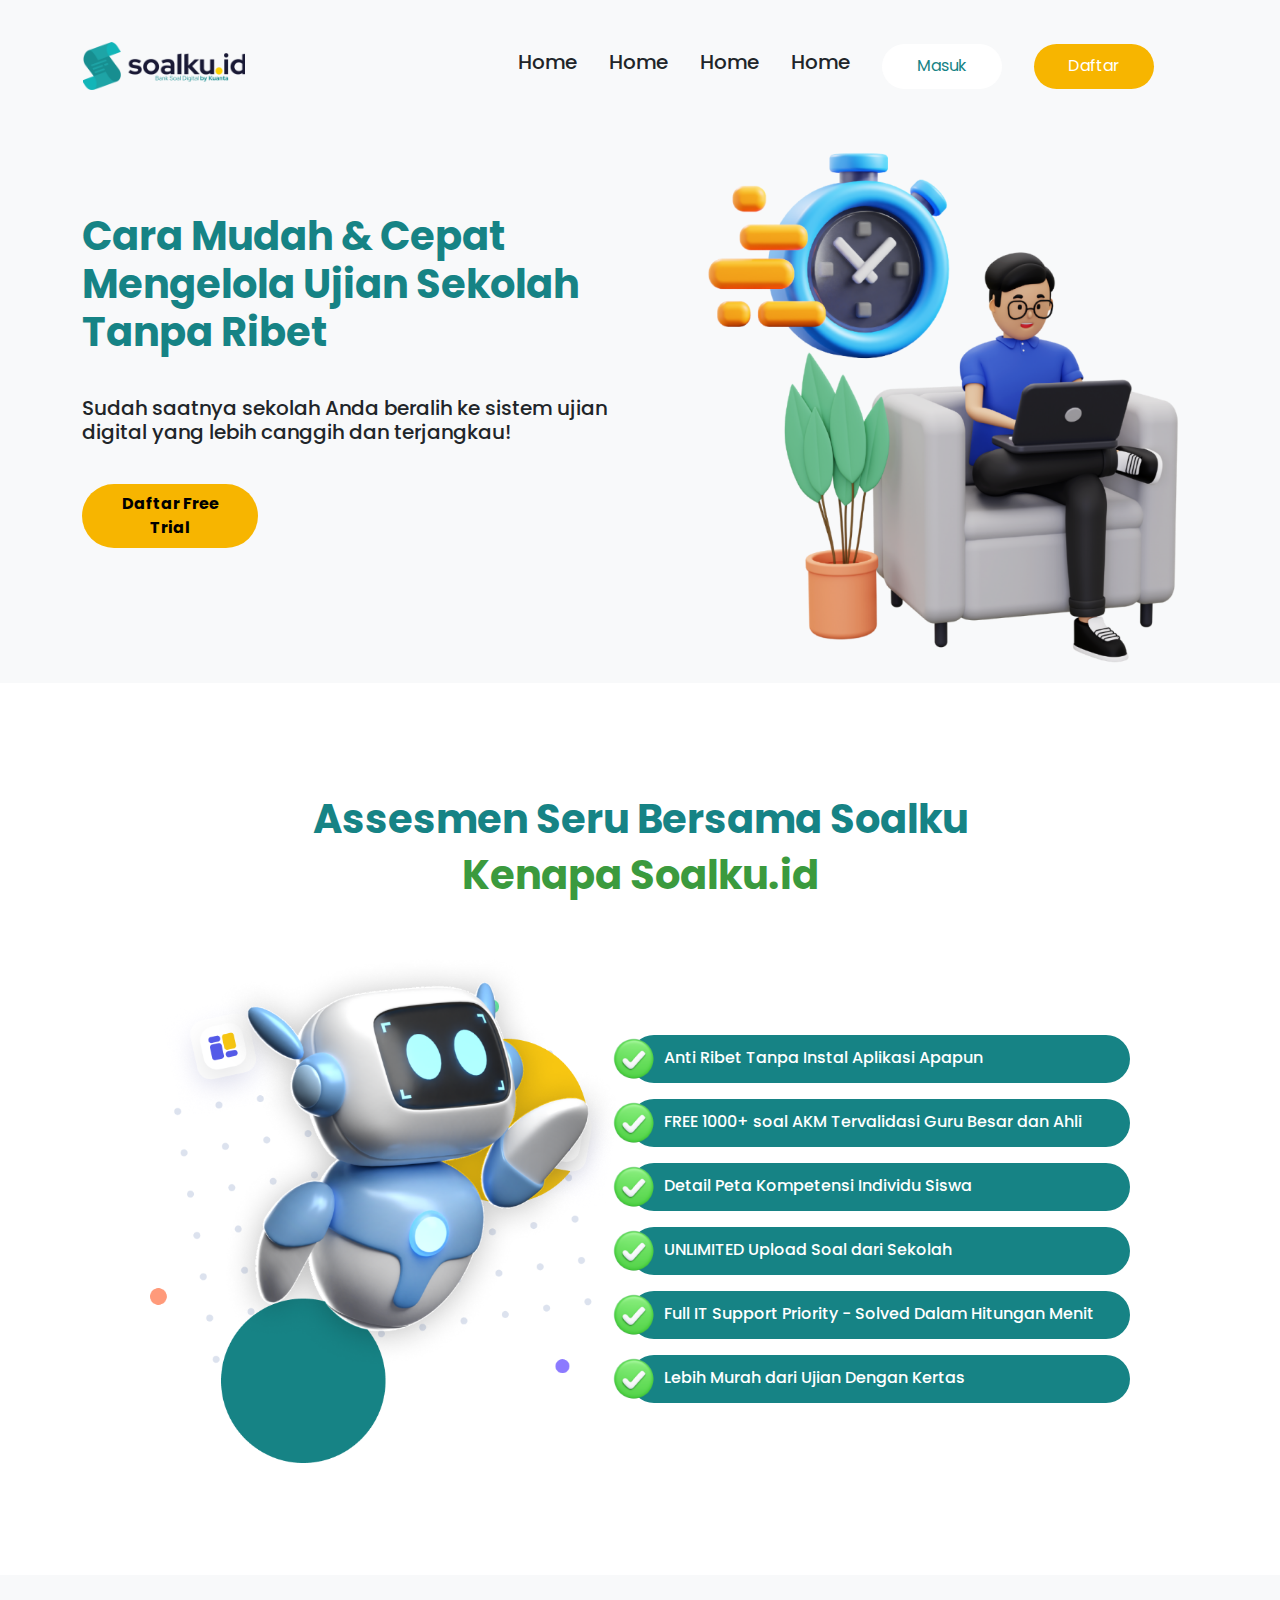
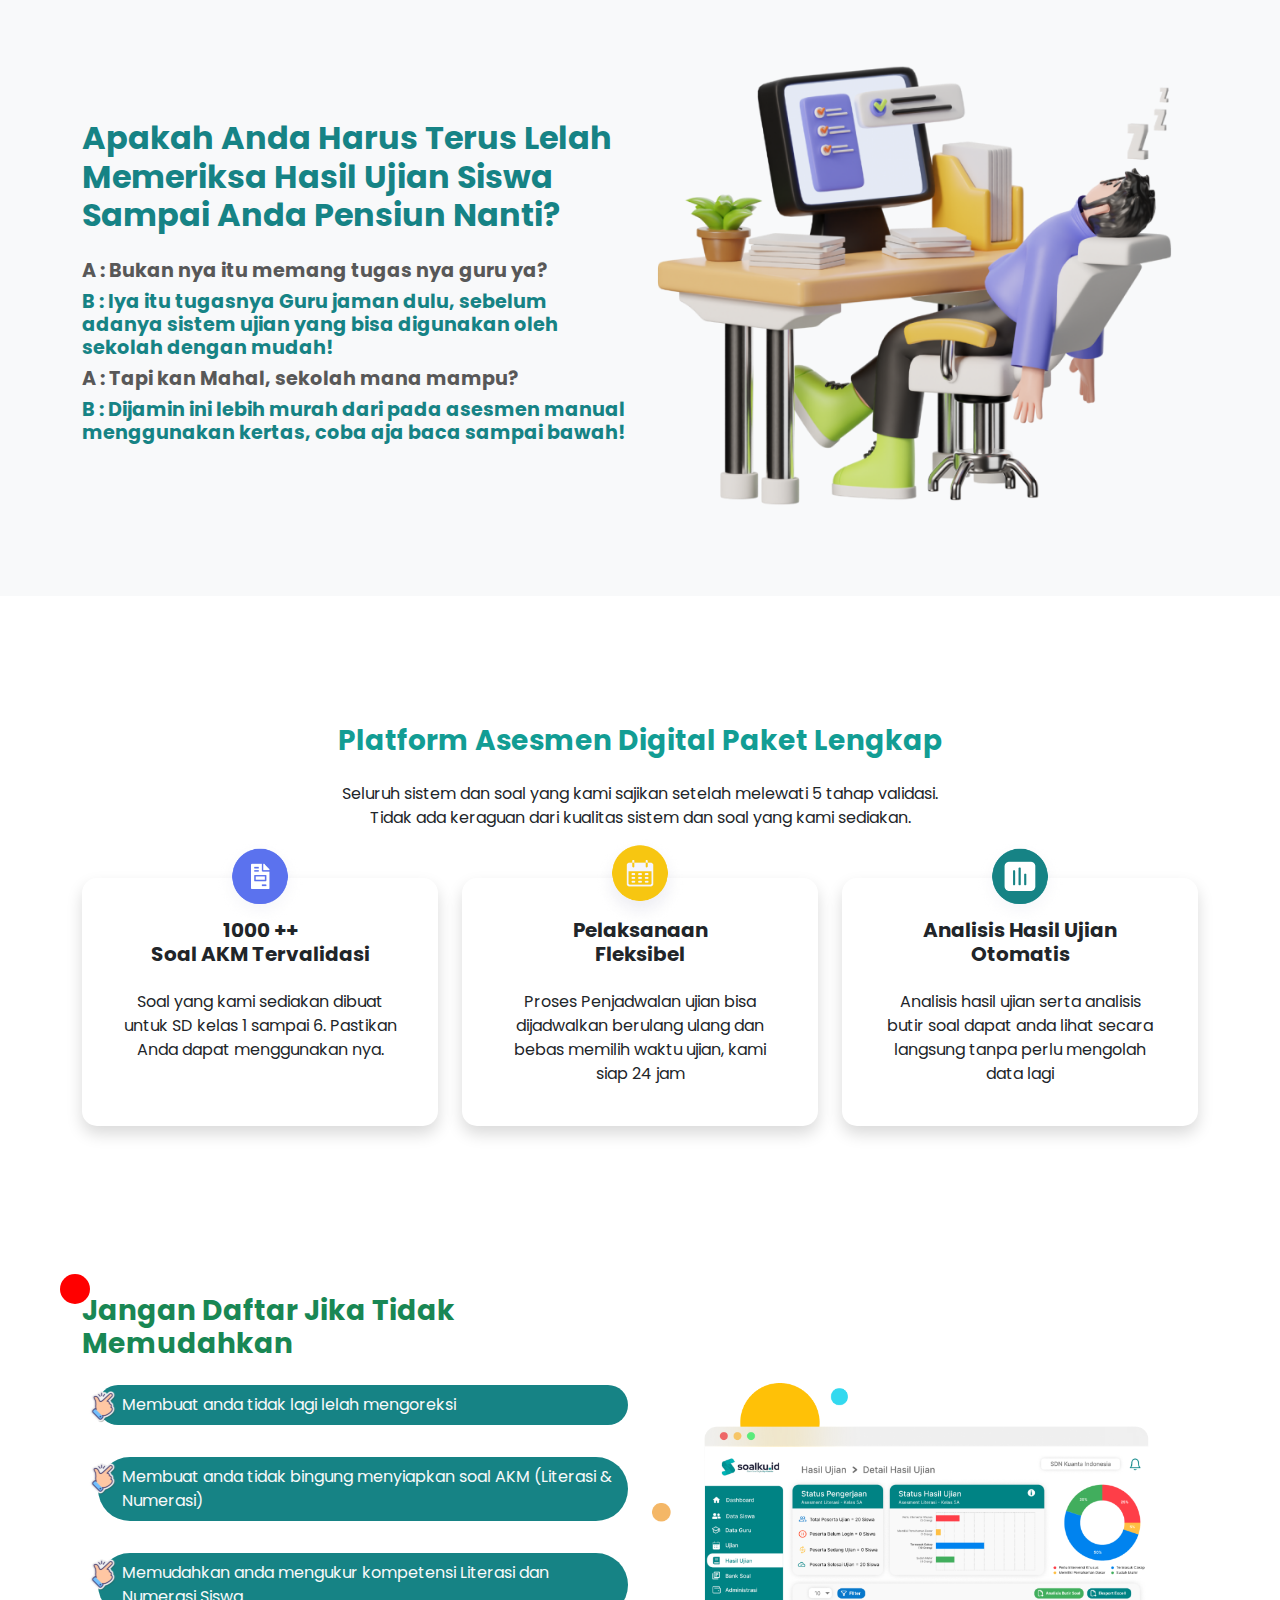
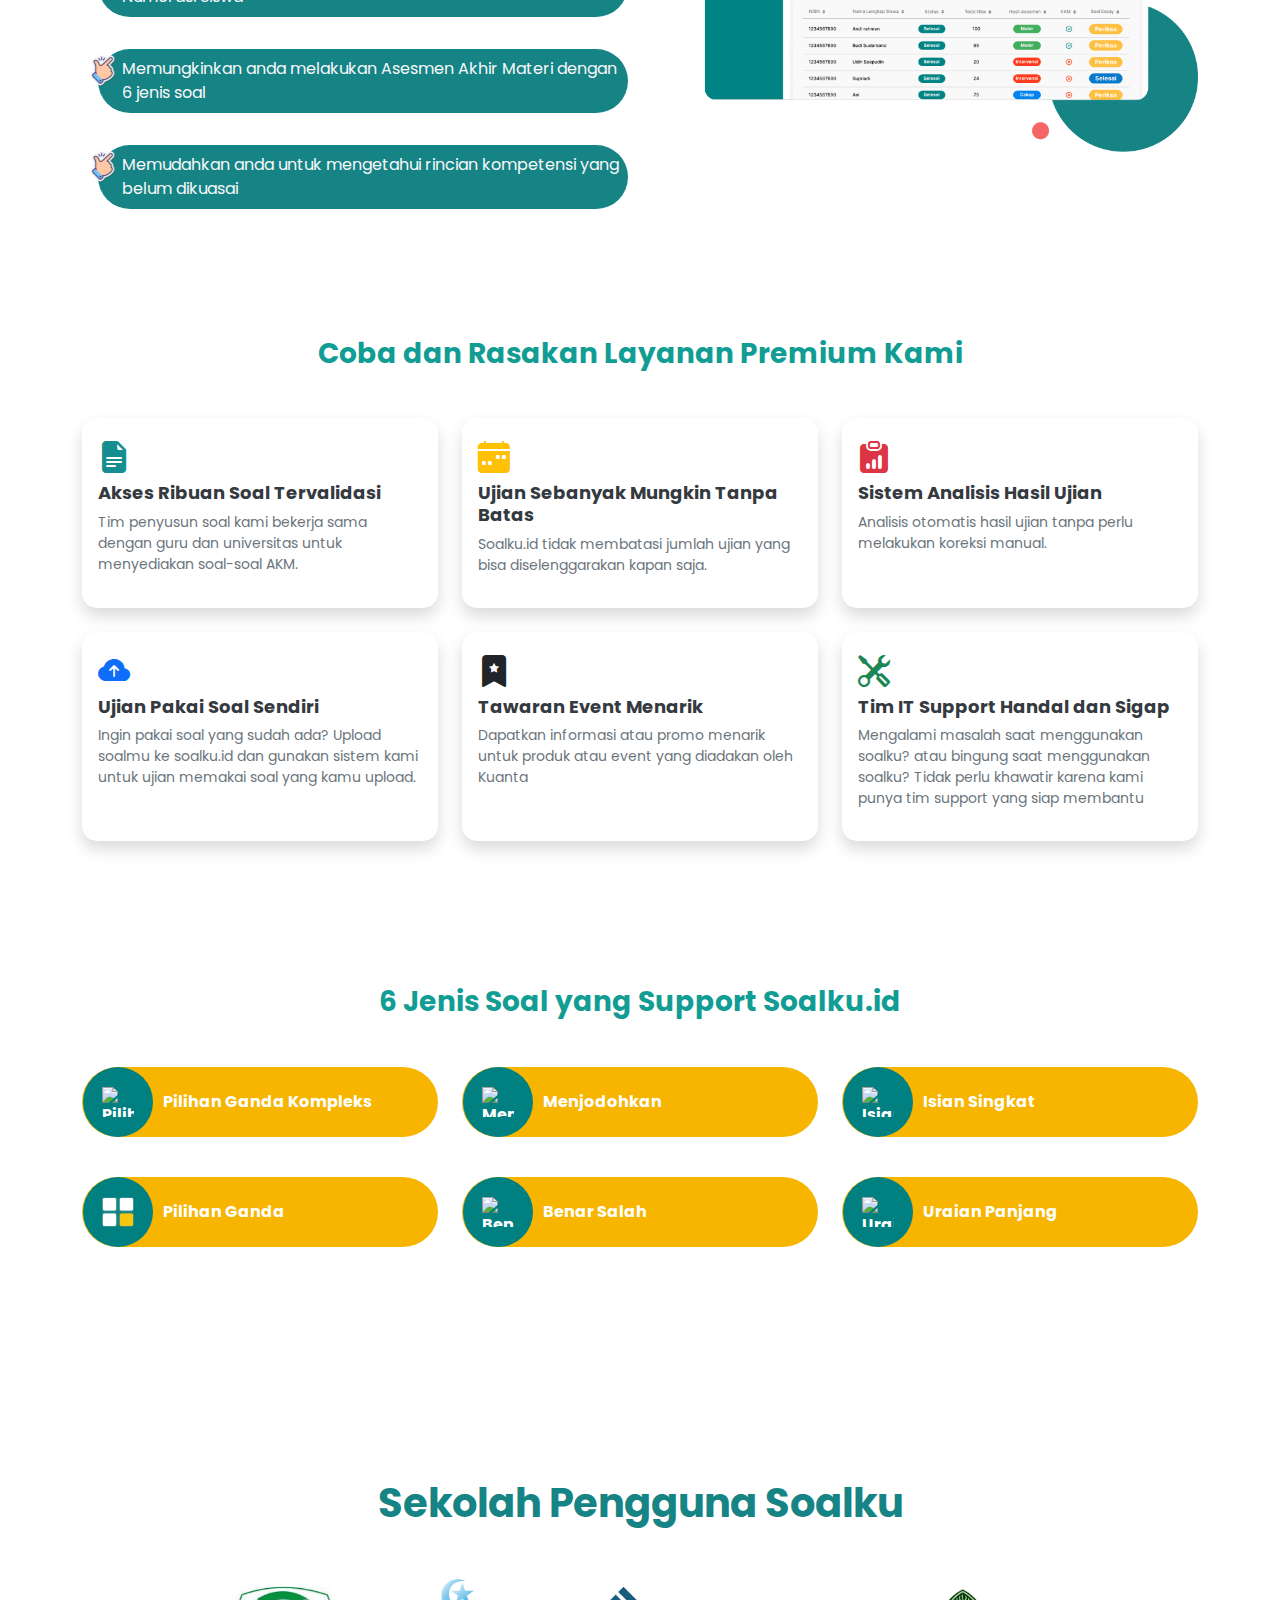
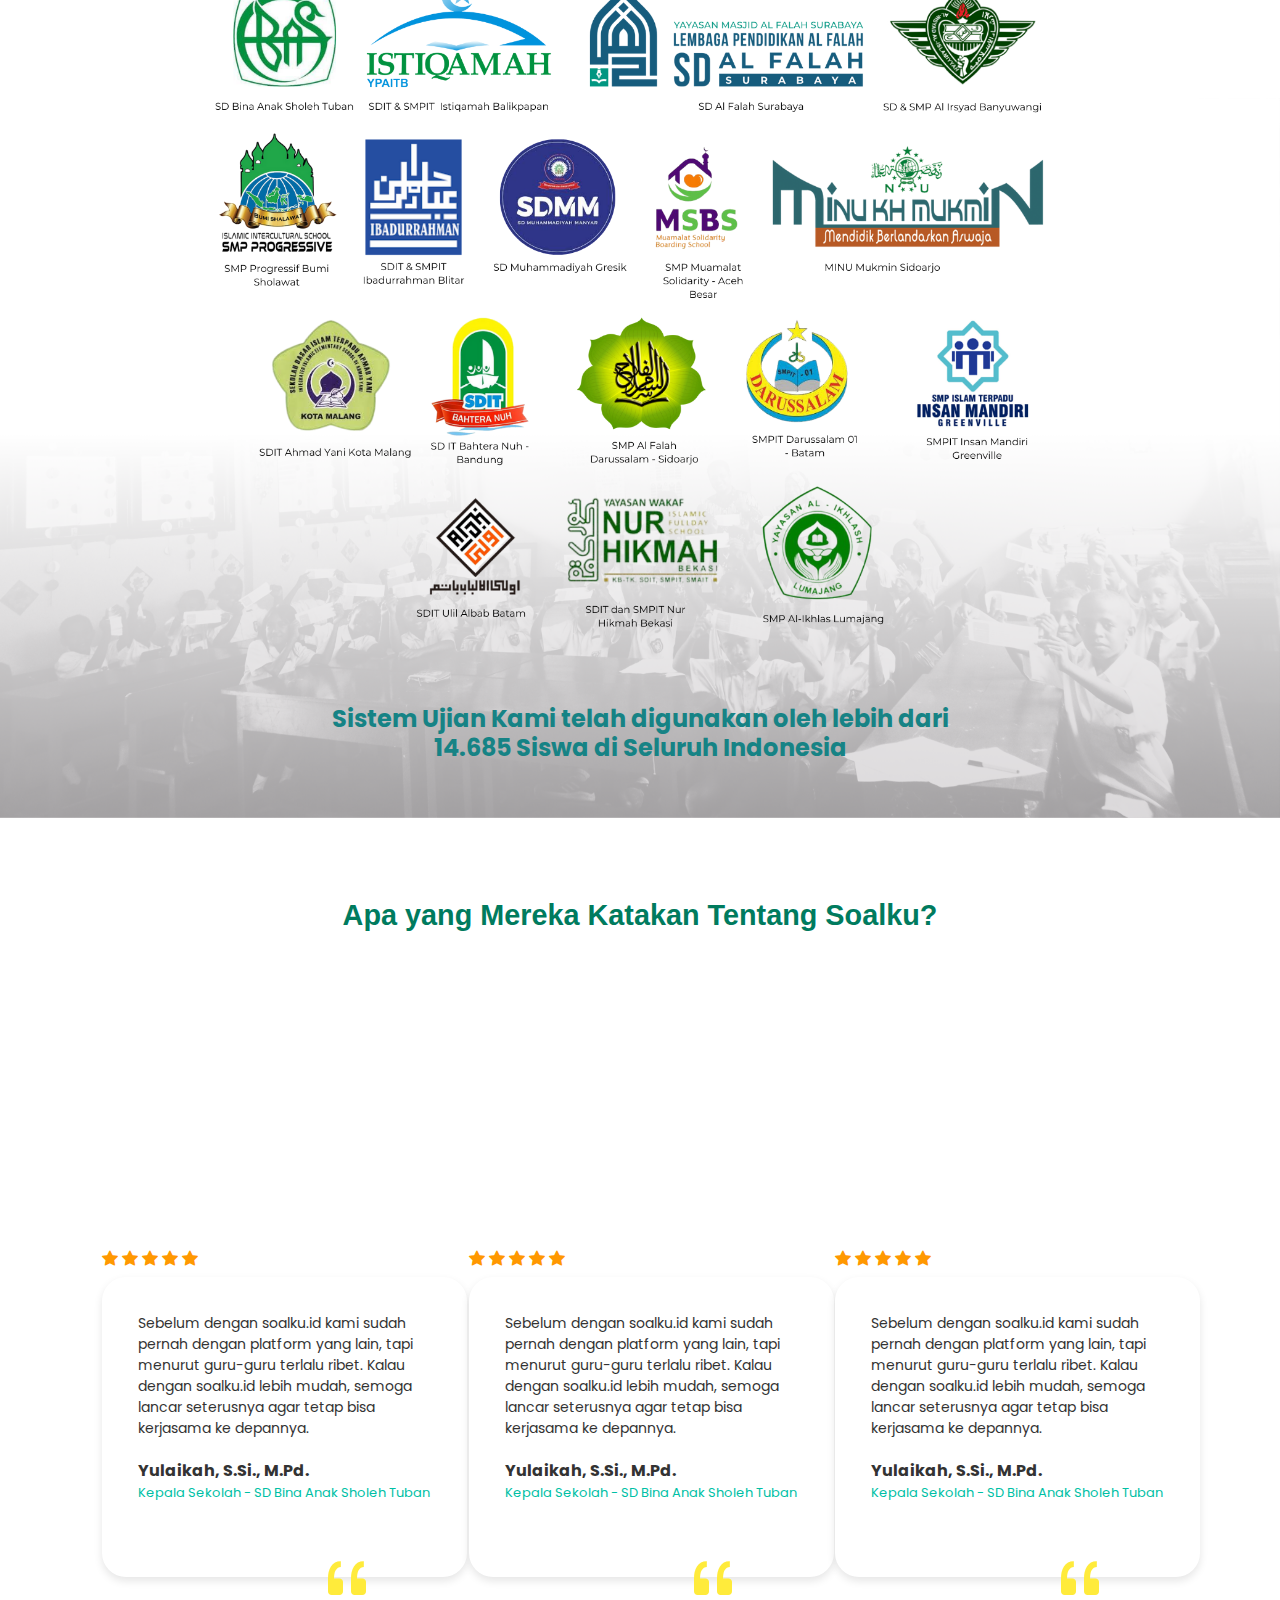
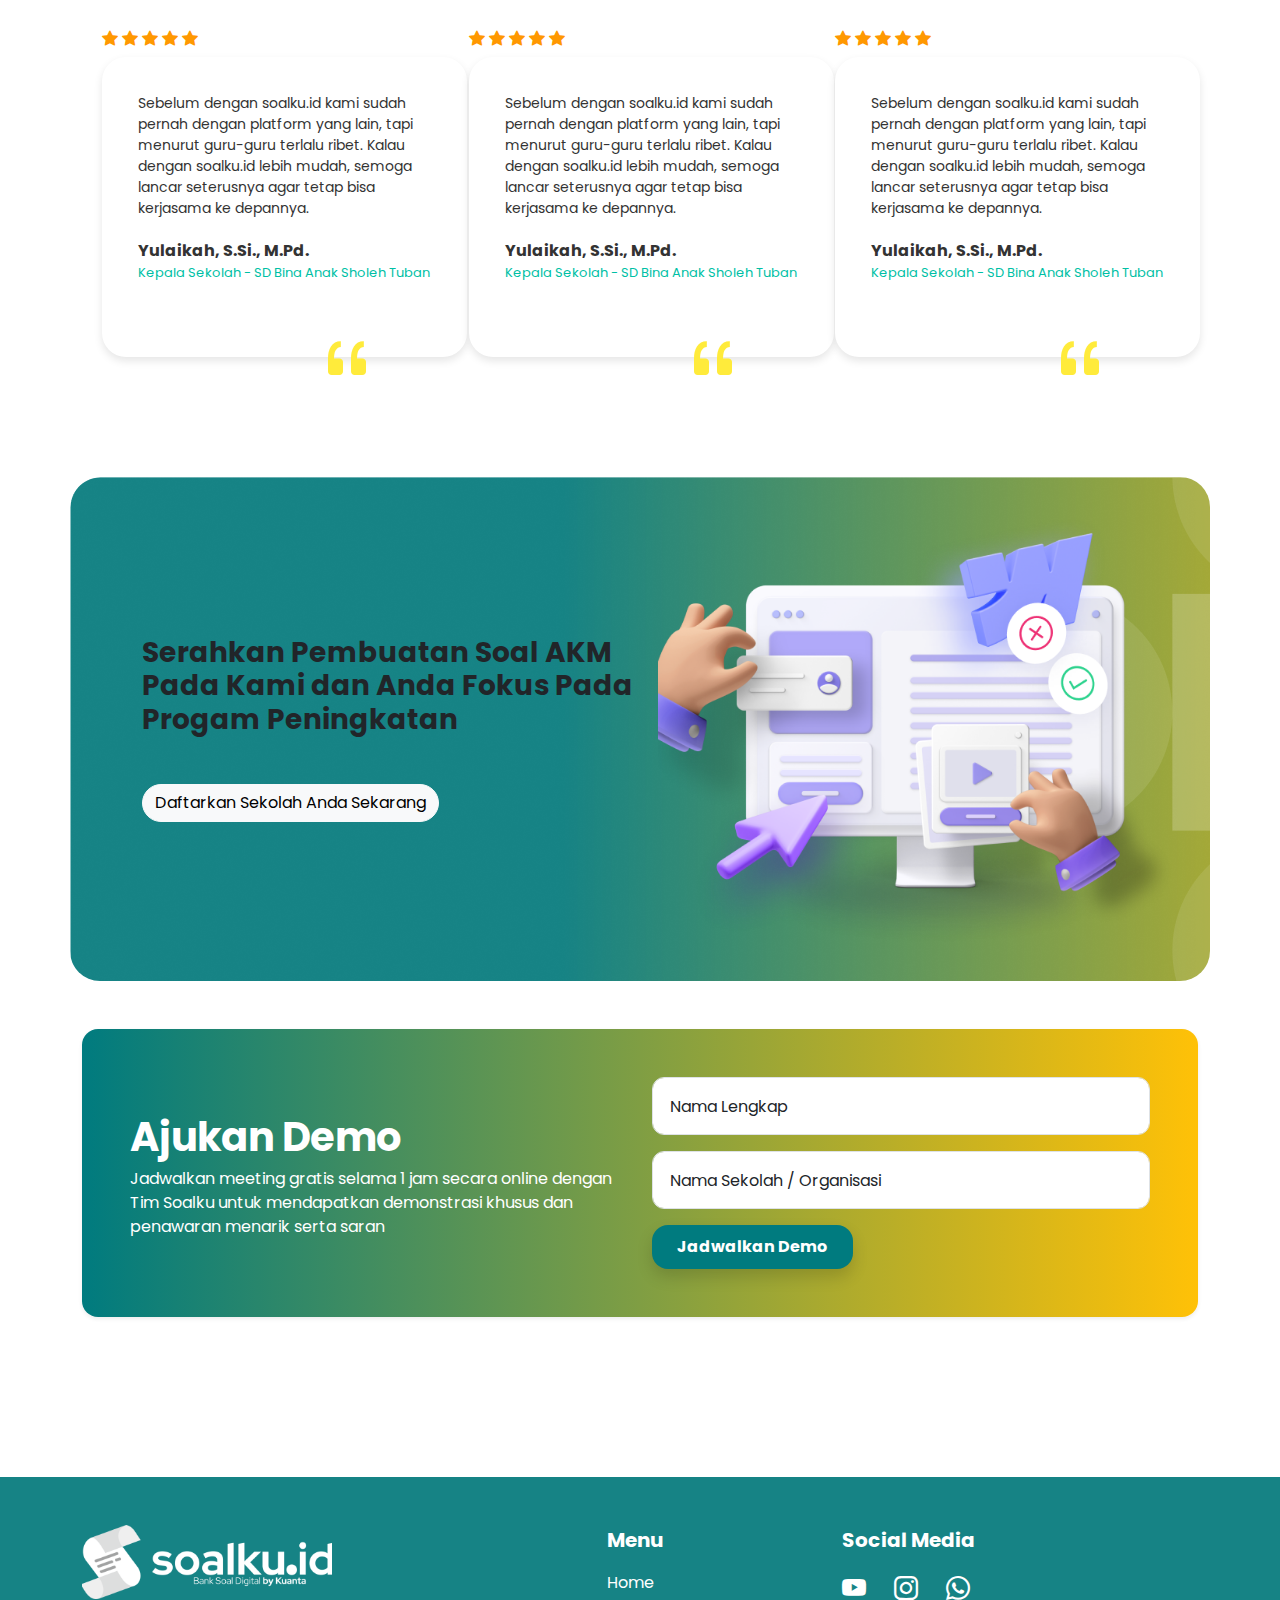
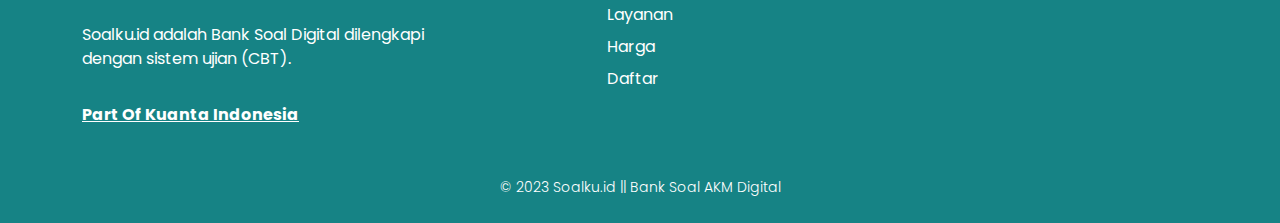
==== commit 8da3e31b: "feat: all" ====
--- a/index.html
+++ b/index.html
@@ -6,603 +6,604 @@
     <meta name="viewport" content="width=device-width, initial-scale=1">
     <title>Soalku FE</title>
     <link href="https://cdn.jsdelivr.net/npm/bootstrap@5.3.3/dist/css/bootstrap.min.css" rel="stylesheet"
-        integrity="sha384-QWTKZyjpPEjISv5WaRU9OFeRpok6YctnYmDr5pNlyT2bRjXh0JMhjY6hW+ALEwIH" crossorigin="anonymous">
+          integrity="sha384-QWTKZyjpPEjISv5WaRU9OFeRpok6YctnYmDr5pNlyT2bRjXh0JMhjY6hW+ALEwIH" crossorigin="anonymous">
     <link href="https://fonts.googleapis.com/css2?family=Poppins:wght@400;500;600;700&display=swap" rel="stylesheet">
     <link rel="stylesheet" href="https://cdn.jsdelivr.net/npm/bootstrap-icons@1.11.1/font/bootstrap-icons.css">
     <link rel="stylesheet" href="css/style.css">
 </head>
 
 <body>
-    <nav class="bg-light">
-        <div class="header">
-            <img src="img/soalku.png" alt="" style="width: 162px;">
-            <div class="menu">
-                <h5>Home</h5>
-                <h5>Home</h5>
-                <h5>Home</h5>
-                <h5>Home</h5>
-                <button class="btn-custom-2" style="width: 120px; background:white; color: #168385">Masuk</button>
-                <button class="btn-custom-2" style="width: 120px; background:#f7b500;">Daftar</button>
-            </div>
-        </div>
-    </nav>
-    <main>
-
-        <section class="bg-light">
-            <div class="container">
-                <div class="sec1">
-                    <div class="sec1-1">
-                        <h1>Cara Mudah & Cepat Mengelola Ujian Sekolah Tanpa Ribet</h1>
-
-                        <h5>Sudah saatnya sekolah Anda beralih ke sistem ujian digital yang lebih canggih dan terjangkau!</h5>
-
-                        <button class="btn-custom align-items-center" style="width: 11rem; height: 4rem; color: black">Daftar Free Trial</button>
-                    </div>
-                    <div style="margin-right: -3rem;">
-                        <img src="img/sit.png" style="width: 580px;" alt="">
-                    </div>
-                </div>
-            </div>
-        </section>
-
-        <section style="padding-top: 7rem;">
-            <div class="container">
-                <div class="sec2">
-                    <h1 style="font-weight: bold; color: #168385">Assesmen Seru Bersama Soalku</h1>
-                    <h1 style="font-weight: bold; color: #3B9A3E">Kenapa Soalku.id</h1>
-                    <div class="sec2-1">
-                        <img src="img/robot.png" alt="" width="480px">
-                        <div class="sec2-2">
-                            <div class="unta">
-                                <img src="img/check.png" alt="" class="cek">
-                                <h5>Anti Ribet Tanpa Instal Aplikasi Apapun</h5>
-                            </div>
-                            <div class="unta">
-                                <img src="img/check.png" alt="" class="cek">
-                                <h5>FREE 1000+ soal AKM Tervalidasi Guru Besar dan Ahli</h5>
-                            </div>
-                            <div class="unta">
-                                <img src="img/check.png" alt="" class="cek">
-                                <h5>Detail Peta Kompetensi Individu Siswa</h5>
-                            </div>
-                            <div class="unta">
-                                <img src="img/check.png" alt="" class="cek">
-                                <h5>UNLIMITED Upload Soal dari Sekolah</h5>
-                            </div>
-                            <div class="unta">
-                                <img src="img/check.png" alt="" class="cek">
-                                <h5>Full IT Support Priority - Solved Dalam Hitungan Menit</h5>
-                            </div>
-                            <div class="unta">
-                                <img src="img/check.png" alt="" class="cek">
-                                <h5>Lebih Murah dari Ujian Dengan Kertas</h5>
-                            </div>
-                        </div>
-                    </div>
-                </div>
-            </div>
-        </section>
-
-        <!-- start section 3 -->
-        <section id="exam-explanation" class="py-5 bg-light" style="margin-top: 7rem;">
-            <div class="container">
-                <div class="row align-items-center">
-                    <div class="col-md-6 sec3">
-                        <h1 class="mb-4 text-start" style="color: #168385; font-size: 2rem;"><b>Apakah Anda Harus Terus Lelah Memeriksa
-                                Hasil Ujian Siswa Sampai Anda Pensiun Nanti?</b></h1>
-                        <h5 style="color: #585858;"><b>A : Bukan nya itu memang tugas nya guru ya?</b></h5>
-                        <h5 style="color: #168385;"><b>B : Iya itu tugasnya Guru jaman dulu, sebelum adanya sistem ujian
-                                yang bisa digunakan oleh sekolah dengan mudah!</b></h5>
-                        <h5 style="color: #585858;"><b>A : Tapi kan Mahal, sekolah mana mampu?</b></h5>
-                        <h5 style="color: #168385;"><b>B : Dijamin ini lebih murah dari pada asesmen manual menggunakan
-                                kertas, coba aja baca sampai bawah!</b></h5>
-                    </div>
-                    <div class="col-md-6">
-                        <img src="img/animasi guru lelah 1.png" style="width: 525px; height: 525px;" class="img-fluid"
-                            alt="Gambar ilustasi pemeriksaan ujian">
-                    </div>
-                </div>
-            </div>
-        </section>
-        <!-- end section 3 -->
-
-        <!-- start section 4 -->
-        <section id="assessment-platform" class="py-5" style="margin-top: 5rem;">
-            <div class="container text-center">
-                <!-- Heading -->
-                <h2 class="mb-4 fw-bold">Platform Asesmen Digital Paket Lengkap</h2>
-                <p class="mb-5">Seluruh sistem dan soal yang kami sajikan setelah melewati 5 tahap validasi. <br> Tidak ada
-                    keraguan dari kualitas sistem dan soal yang kami sediakan.</p>
-
-                <!-- Cards Section -->
-                <div class="row justify-content-center">
-                    <!-- Card 1 -->
-                    <div class="col-md-4 mb-4">
-                        <div class="card h-100 p-4 border-0 shadow">
-                            <div class="card-body" style="position: relative;">
-                                <!-- Icon -->
-                                <div class="mb-3 icon-center">
-                                    <img src="img/Group 79.png" alt="Soal AKM" class="img-fluid"
-                                        style="width: 100px; height: 100px;">
-                                </div>
-                                <!-- Title -->
-                                <h5 class="card-title fw-bold">1000 ++ <br> Soal AKM Tervalidasi</h5>
-                                <!-- Description -->
-                                <p class="card-text mt-4">Soal yang kami sediakan dibuat untuk SD kelas 1 sampai 6. Pastikan
-                                    Anda dapat menggunakan nya.</p>
-                            </div>
-                        </div>
-                    </div>
-
-                    <!-- Card 2 -->
-                    <div class="col-md-4 mb-4">
-                        <div class="card text-center h-100 p-4 border-0 shadow">
-                            <div class="card-body" style="position: relative;">
-                                <!-- Icon -->
-                                <div class="mb-3 icon-center">
-                                    <img src="img/Group 80.png" alt="Soal AKM" class="img-fluid"
-                                        style="width: 100px; height: 100px;">
-                                </div>
-                                <!-- Title -->
-                                <h5 class="card-title fw-bold">Pelaksanaan <br> Fleksibel</h5>
-                                <!-- Description -->
-                                <p class="card-text mt-4">Proses Penjadwalan ujian bisa dijadwalkan berulang ulang dan bebas
-                                    memilih waktu ujian, kami siap 24 jam</p>
-                            </div>
-                        </div>
-                    </div>
-
-                    <!-- Card 3 -->
-                    <div class="col-md-4 mb-4">
-                        <div class="card text-center h-100 p-4 border-0 shadow">
-                            <div class="card-body" style="position: relative;">
-                                <!-- Icon -->
-                                <div class="mb-3 icon-center">
-                                    <img src="img/Group 81.png" alt="Soal AKM" class="img-fluid"
-                                        style="width: 100px; height: 100px;">
-                                </div>
-                                <!-- Title -->
-                                <h5 class="card-title fw-bold">Analisis Hasil Ujian Otomatis</h5>
-                                <!-- Description -->
-                                <p class="card-text mt-4">Analisis hasil ujian serta analisis butir soal dapat anda lihat
-                                    secara langsung tanpa perlu mengolah data lagi</p>
-                            </div>
-                        </div>
-                    </div>
-
-
-                </div>
-            </div>
-        </section>
-        <!-- end section 4 -->
-
-        <!-- section 5 -->
-        <section class="container py-5 mt-5">
+<nav class="bg-light">
+    <div class="header">
+        <img src="img/soalku.png" alt="" style="width: 162px;">
+        <div class="menu">
+            <h5>Home</h5>
+            <h5>Home</h5>
+            <h5>Home</h5>
+            <h5>Home</h5>
+            <button class="btn-custom-2" style="width: 120px; background:white; color: #168385">Masuk</button>
+            <button class="btn-custom-2" style="width: 120px; background:#f7b500;">Daftar</button>
+        </div>
+    </div>
+</nav>
+<main>
+
+    <section class="bg-light">
+        <div class="container">
+            <div class="sec1">
+                <div class="sec1-1">
+                    <h1>Cara Mudah & Cepat Mengelola Ujian Sekolah Tanpa Ribet</h1>
+
+                    <h5>Sudah saatnya sekolah Anda beralih ke sistem ujian digital yang lebih canggih dan terjangkau!</h5>
+
+                    <button class="btn-custom align-items-center" style="width: 11rem; height: 4rem; color: black">Daftar Free Trial</button>
+                </div>
+                <div style="margin-right: -3rem;">
+                    <img src="img/sit.png" style="width: 580px;" alt="">
+                </div>
+            </div>
+        </div>
+    </section>
+
+    <section style="padding-top: 7rem;">
+        <div class="container">
+            <div class="sec2">
+                <h1 style="font-weight: bold; color: #168385">Assesmen Seru Bersama Soalku</h1>
+                <h1 style="font-weight: bold; color: #3B9A3E">Kenapa Soalku.id</h1>
+                <div class="sec2-1">
+                    <img src="img/robot.png" alt="" width="480px">
+                    <div class="sec2-2">
+                        <div class="unta">
+                            <img src="img/check.png" alt="" class="cek">
+                            <h5>Anti Ribet Tanpa Instal Aplikasi Apapun</h5>
+                        </div>
+                        <div class="unta">
+                            <img src="img/check.png" alt="" class="cek">
+                            <h5>FREE 1000+ soal AKM Tervalidasi Guru Besar dan Ahli</h5>
+                        </div>
+                        <div class="unta">
+                            <img src="img/check.png" alt="" class="cek">
+                            <h5>Detail Peta Kompetensi Individu Siswa</h5>
+                        </div>
+                        <div class="unta">
+                            <img src="img/check.png" alt="" class="cek">
+                            <h5>UNLIMITED Upload Soal dari Sekolah</h5>
+                        </div>
+                        <div class="unta">
+                            <img src="img/check.png" alt="" class="cek">
+                            <h5>Full IT Support Priority - Solved Dalam Hitungan Menit</h5>
+                        </div>
+                        <div class="unta">
+                            <img src="img/check.png" alt="" class="cek">
+                            <h5>Lebih Murah dari Ujian Dengan Kertas</h5>
+                        </div>
+                    </div>
+                </div>
+            </div>
+        </div>
+    </section>
+
+    <!-- start section 3 -->
+    <section id="exam-explanation" class="py-5 bg-light" style="margin-top: 7rem;">
+        <div class="container">
             <div class="row align-items-center">
-                <!-- Left side content (list of features) -->
-                <div class="col-md-6" style="position: relative;">
-                    <h2 class="fw-bold text-success">Jangan Daftar Jika Tidak Memudahkan</h2>
-                    <div style="background-color: rgb(255, 0, 0);position: absolute;width: 30px;display: block;height: 30px;border-radius: 30px;top: -20px;left: -10px;"></div>
-                    <ul class="list-unstyled mt-4">
-                        <li class="d-flex align-items-center mb-3 ms-3" style="position: relative;">
-                            <img src="/img/Gampang-icon.svg" alt="Check" class="" style="width: 30px;position: absolute;left: -10px;top:5px;">
-                            <p class="w-100 text-light p-2 ps-4" style="background-color: #168385;border-radius: 50px;">
-                                Membuat anda tidak lagi lelah mengoreksi
-                            </p>
-                        </li>
-                        <li class="d-flex align-items-center mb-3 ms-3" style="position: relative;">
-                            <img src="/img/Gampang-icon.svg" alt="Check" class="" style="width: 30px;position: absolute;left: -10px;top:5px;">
-                            <p class="w-100 text-light p-2 ps-4" style="background-color: #168385;border-radius: 50px;">
-                                Membuat anda tidak bingung menyiapkan soal AKM (Literasi & Numerasi)
-                            </p>
-                        </li>
-
-                        <li class="d-flex align-items-center mb-3 ms-3" style="position: relative;">
-                            <img src="/img/Gampang-icon.svg" alt="Check" class="" style="width: 30px;position: absolute;left: -10px;top:5px;">
-                            <p class="w-100 text-light p-2 ps-4" style="background-color: #168385;border-radius: 50px;">
-                                Memudahkan anda mengukur kompetensi Literasi dan Numerasi Siswa
-                            </p>
-                        </li>
-
-                        <li class="d-flex align-items-center mb-3 ms-3" style="position: relative;">
-                            <img src="/img/Gampang-icon.svg" alt="Check" class="" style="width: 30px;position: absolute;left: -10px;top:5px;">
-                            <p class="w-100 text-light p-2 ps-4" style="background-color: #168385;border-radius: 50px;">
-                                Memungkinkan anda melakukan Asesmen Akhir Materi dengan 6 jenis soal
-                            </p>
-                        </li>
-
-                        <li class="d-flex align-items-center mb-3 ms-3" style="position: relative;">
-                            <img src="/img/Gampang-icon.svg" alt="Check" class="" style="width: 30px;position: absolute;left: -10px;top:5px;">
-                            <p class="w-100 text-light p-2 ps-4" style="background-color: #168385;border-radius: 50px;">
-                                Memudahkan anda untuk mengetahui rincian kompetensi yang belum dikuasai
-                            </p>
-                        </li>
-                        
-                    </ul>
-                </div>
-
-                <!-- Right side content (image) -->
-                <div class="col-md-6 text-center">
-                   <img src="/img/Group 39190.png" class="w-100" alt="">
-                </div>
-            </div>
-        </section>
-        <!-- end section 5 -->
-
-        <!-- section 6 -->
-        <section class="layanan-premium py-5">
-            <div class="container text-center">
-                <h2 class="mb-5">Coba dan Rasakan Layanan Premium Kami</h2>
-                <div class="row g-4">
-                    <!-- Card 1 -->
-                    <div class="col-md-4">
-                        <div class="card p-3 h-100 shadow">
-                            <i class="bi bi-file-earmark-text-fill" style="color: #148e8f"></i>
-                            <h5 class="fw-bold">Akses Ribuan Soal Tervalidasi</h5>
-                            <p>Tim penyusun soal kami bekerja sama dengan guru dan universitas untuk menyediakan
-                                soal-soal AKM.</p>
-                        </div>
-                    </div>
-                    <!-- Card 2 -->
-                    <div class="col-md-4">
-                        <div class="card p-3 h-100 shadow">
-                            <i class="bi bi-calendar-week-fill" style="color: #fec106"></i>
-                            <h5 class="fw-bold">Ujian Sebanyak Mungkin Tanpa Batas</h5>
-                            <p>Soalku.id tidak membatasi jumlah ujian yang bisa diselenggarakan kapan saja.</p>
-                        </div>
-                    </div>
-                    <!-- Card 3 -->
-                    <div class="col-md-4">
-                        <div class="card p-3 h-100 shadow">
-                            <i class="bi bi-clipboard-data-fill" style="color: #dc3546"></i>
-                            <h5 class="fw-bold">Sistem Analisis Hasil Ujian</h5>
-                            <p>Analisis otomatis hasil ujian tanpa perlu melakukan koreksi manual.</p>
-                        </div>
-                    </div>
-
-                    <!-- Card 4 -->
-                    <div class="col-md-4">
-                        <div class="card p-3 h-100 shadow">
-                            <i class="bi bi-cloud-arrow-up-fill" style="color: #0f6dfc"></i>
-                            <h5 class="fw-bold">Ujian Pakai Soal Sendiri</h5>
-                            <p>Ingin pakai soal yang sudah ada? Upload soalmu ke soalku.id dan gunakan sistem kami untuk
-                                ujian memakai soal yang kamu upload.</p>
-                        </div>
-                    </div>
-
-                    <!-- Card 5 -->
-                    <div class="col-md-4">
-                        <div class="card p-3 h-100 shadow">
-                            <i class="bi bi-bookmark-star-fill" style="color: #od5959"></i>
-                            <h5 class="fw-bold">Tawaran Event Menarik</h5>
-                            <p>Dapatkan informasi atau promo menarik untuk produk atau event yang diadakan oleh Kuanta
-                            </p>
-                        </div>
-                    </div>
-
-                    <!-- Card 6 -->
-                    <div class="col-md-4">
-                        <div class="card p-3 h-100 shadow">
-                            <!-- <img src="img/ikon3.png" alt="Icon 6" class="mb-3" width="40"> -->
-                            <i class="bi bi-tools" style="color: #1b8755"></i>
-                            <h5 class="fw-bold">Tim IT Support Handal dan Sigap</h5>
-                            <p>Mengalami masalah saat menggunakan soalku? atau bingung saat menggunakan soalku? Tidak
-                                perlu khawatir karena kami punya tim support yang siap membantu</p>
-                        </div>
-                    </div>
-                    <!-- Add other cards similarly... -->
-                </div>
-            </div>
-        </section>
-
-
-        <section class="jenis-soal py-5 mt-5">
-            <div class="container text-center">
-                <h2 class="mb-5">6 Jenis Soal yang Support Soalku.id</h2>
-                <div class="row g-4 justify-content-center">
-                    <div class="col-md-4">
-                        <div class="btn-custom d-flex align-items-center">
-                            <div class="ikon-wrapper">
-                                <img src="img/icon/window.png" alt="Pilihan Ganda" class="ikon">
-                            </div>
-                            <span>Pilihan Ganda Kompleks</span>
-                        </div>
-                    </div>
-                    <div class="col-md-4">
-                        <div class="btn-custom d-flex align-items-center">
-                            <div class="ikon-wrapper">
-                                <img src="img/icon/arrow.png" alt="Menjodohkan" class="ikon">
-                            </div>
-                            <span>Menjodohkan</span>
-                        </div>
-                    </div>
-                    <div class="col-md-4">
-                        <div class="btn-custom d-flex align-items-center">
-                            <div class="ikon-wrapper">
-                                <img src="img/icon/pen.png" alt="Isian Singkat" class="ikon">
-                            </div>
-                            <span>Isian Singkat</span>
-                        </div>
-                    </div>
-                </div>
-
-                <div class="row g-4 justify-content-center mt-3">
-                    <div class="col-md-4">
-                        <div class="btn-custom d-flex align-items-center">
-                            <div class="ikon-wrapper">
-                                <img src="img/icon/win1.png" alt="Pilihan Ganda" class="ikon">
-                            </div>
-                            <span>Pilihan Ganda</span>
-                        </div>
-                    </div>
-                    <div class="col-md-4">
-                        <div class="btn-custom d-flex align-items-center">
-                            <div class="ikon-wrapper">
-                                <img src="img/icon/check-circle-2.png" alt="Benar Salah" class="ikon">
-                            </div>
-                            <span>Benar Salah</span>
-                        </div>
-                    </div>
-                    <div class="col-md-4">
-                        <div class="btn-custom d-flex align-items-center">
-                            <div class="ikon-wrapper">
-                                <img src="img/icon/text.png" alt="Uraian Panjang" class="ikon">
-                            </div>
-                            <span>Uraian Panjang</span>
-                        </div>
-                    </div>
-                </div>
-            </div>
-        </section>
-        <!-- end section 6 -->
-
-        <section style="100vw">
-            <div class="p-5" style="margin-top: 7rem; position: relative; padding-bottom: 15rem; width: 100%;">
-                <h1 class="my-4" style="color: #168385;text-align: center; font-weight: bold;">Sekolah Pengguna Soalku</h1>
-                <img src="img/Proposal Produk Soalku.id 1.png" alt="Daftar Sekolah Pengguna Soalku" class="main-image">
-                <h1 style="color: #168385;text-align: center; font-weight: bold; font-size: 1.5rem; margin-top: 3rem;">Sistem Ujian Kami telah digunakan oleh lebih dari
-                    <br> 14.685 Siswa di Seluruh Indonesia</h1>
-                <!-- Gambar background -->
-                <img src="img/bg.png" alt="" style="position: absolute; bottom: 0; left: 0; width: 100%; z-index: -1;">
-            </div>
-        </section>
-
-
-        <section>
-            <div class="container ">
-                <h2 class="section-title text-center fw-bold mb-4" style="margin-top: 5rem; font-size: 1.8rem;">Apa yang Mereka Katakan Tentang Soalku?</h2>
-                <div class="row video-container justify-content-center">
-                    <div class="" style=" width: 400px; height: 240px;">
-                        <div class="ratio ratio-16x9">
-                            <iframe src="https://www.youtube.com/embed/4vLpWUlQneE" allowfullscreen></iframe>
-                        </div>
-                    </div>
-                    <div class="" style="width: 400px; height: 240px;">
-                        <div class="ratio ratio-16x9">
-                            <iframe src="https://www.youtube.com/embed/4vLpWUlQneE" allowfullscreen></iframe>
-                        </div>
-                    </div>
-                </div>
-            </div>
-            
-            <div class="container" style="max-width: calc(100% - 180px); margin-bottom: 5rem;"> <!-- Set max-width minus left and right padding -->
-                <div class="row justify-content-center">
-
-                    <div class="col-md-4 testimonial-container">
-                        <div class="stars">
-                            <i class="bi bi-star-fill"></i>
-                            <i class="bi bi-star-fill"></i>
-                            <i class="bi bi-star-fill"></i>
-                            <i class="bi bi-star-fill"></i>
-                            <i class="bi bi-star-fill"></i>
-                        </div>
-                        <div class="card testimonial-card">
-                            <div class="card-body">
-                                <div class="testimonial-text">
-                                    Sebelum dengan soalku.id kami sudah pernah dengan platform yang lain, tapi menurut guru-guru terlalu ribet. 
-                                    Kalau dengan soalku.id lebih mudah, semoga lancar seterusnya agar tetap bisa kerjasama ke depannya.
-                                </div>
-                                <div class="author">
-                                    Yulaikah, S.Si., M.Pd.
-                                </div>
-                                <div class="position">
-                                    Kepala Sekolah - SD Bina Anak Sholeh Tuban
-                                </div>
-                            </div>
-                        </div>
-                        <div class="quote-icon">
-                            <i class="bi bi-quote"></i>
-                        </div>
-                    </div>
-            
-                    <div class="col-md-4 testimonial-container">
-                        <div class="stars">
-                            <i class="bi bi-star-fill"></i>
-                            <i class="bi bi-star-fill"></i>
-                            <i class="bi bi-star-fill"></i>
-                            <i class="bi bi-star-fill"></i>
-                            <i class="bi bi-star-fill"></i>
-                        </div>
-                        <div class="card testimonial-card">
-                            <div class="card-body">
-                                <div class="testimonial-text">
-                                    Sebelum dengan soalku.id kami sudah pernah dengan platform yang lain, tapi menurut guru-guru terlalu ribet. 
-                                    Kalau dengan soalku.id lebih mudah, semoga lancar seterusnya agar tetap bisa kerjasama ke depannya.
-                                </div>
-                                <div class="author">
-                                    Yulaikah, S.Si., M.Pd.
-                                </div>
-                                <div class="position">
-                                    Kepala Sekolah - SD Bina Anak Sholeh Tuban
-                                </div>
-                            </div>
-                        </div>
-                        <div class="quote-icon">
-                            <i class="bi bi-quote"></i>
-                        </div>
-                    </div>
-            
-                    <div class="col-md-4 testimonial-container">
-                        <div class="stars">
-                            <i class="bi bi-star-fill"></i>
-                            <i class="bi bi-star-fill"></i>
-                            <i class="bi bi-star-fill"></i>
-                            <i class="bi bi-star-fill"></i>
-                            <i class="bi bi-star-fill"></i>
-                        </div>
-                        <div class="card testimonial-card">
-                            <div class="card-body">
-                                <div class="testimonial-text">
-                                    Sebelum dengan soalku.id kami sudah pernah dengan platform yang lain, tapi menurut guru-guru terlalu ribet. 
-                                    Kalau dengan soalku.id lebih mudah, semoga lancar seterusnya agar tetap bisa kerjasama ke depannya.
-                                </div>
-                                <div class="author">
-                                    Yulaikah, S.Si., M.Pd.
-                                </div>
-                                <div class="position">
-                                    Kepala Sekolah - SD Bina Anak Sholeh Tuban
-                                </div>
-                            </div>
-                        </div>
-                        <div class="quote-icon">
-                            <i class="bi bi-quote"></i>
-                        </div>
-                    </div>
-
-                    <div class="col-md-4 testimonial-container">
-                        <div class="stars">
-                            <i class="bi bi-star-fill"></i>
-                            <i class="bi bi-star-fill"></i>
-                            <i class="bi bi-star-fill"></i>
-                            <i class="bi bi-star-fill"></i>
-                            <i class="bi bi-star-fill"></i>
-                        </div>
-                        <div class="card testimonial-card">
-                            <div class="card-body">
-                                <div class="testimonial-text">
-                                    Sebelum dengan soalku.id kami sudah pernah dengan platform yang lain, tapi menurut guru-guru terlalu ribet. 
-                                    Kalau dengan soalku.id lebih mudah, semoga lancar seterusnya agar tetap bisa kerjasama ke depannya.
-                                </div>
-                                <div class="author">
-                                    Yulaikah, S.Si., M.Pd.
-                                </div>
-                                <div class="position">
-                                    Kepala Sekolah - SD Bina Anak Sholeh Tuban
-                                </div>
-                            </div>
-                        </div>
-                        <div class="quote-icon">
-                            <i class="bi bi-quote"></i>
-                        </div>
-                    </div>
-
-                    <div class="col-md-4 testimonial-container">
-                        <div class="stars">
-                            <i class="bi bi-star-fill"></i>
-                            <i class="bi bi-star-fill"></i>
-                            <i class="bi bi-star-fill"></i>
-                            <i class="bi bi-star-fill"></i>
-                            <i class="bi bi-star-fill"></i>
-                        </div>
-                        <div class="card testimonial-card">
-                            <div class="card-body">
-                                <div class="testimonial-text">
-                                    Sebelum dengan soalku.id kami sudah pernah dengan platform yang lain, tapi menurut guru-guru terlalu ribet. 
-                                    Kalau dengan soalku.id lebih mudah, semoga lancar seterusnya agar tetap bisa kerjasama ke depannya.
-                                </div>
-                                <div class="author">
-                                    Yulaikah, S.Si., M.Pd.
-                                </div>
-                                <div class="position">
-                                    Kepala Sekolah - SD Bina Anak Sholeh Tuban
-                                </div>
-                            </div>
-                        </div>
-                        <div class="quote-icon">
-                            <i class="bi bi-quote"></i>
-                        </div>
-                    </div>
-
-                    <div class="col-md-4 testimonial-container">
-                        <div class="stars">
-                            <i class="bi bi-star-fill"></i>
-                            <i class="bi bi-star-fill"></i>
-                            <i class="bi bi-star-fill"></i>
-                            <i class="bi bi-star-fill"></i>
-                            <i class="bi bi-star-fill"></i>
-                        </div>
-                        <div class="card testimonial-card">
-                            <div class="card-body">
-                                <div class="testimonial-text">
-                                    Sebelum dengan soalku.id kami sudah pernah dengan platform yang lain, tapi menurut guru-guru terlalu ribet. 
-                                    Kalau dengan soalku.id lebih mudah, semoga lancar seterusnya agar tetap bisa kerjasama ke depannya.
-                                </div>
-                                <div class="author">
-                                    Yulaikah, S.Si., M.Pd.
-                                </div>
-                                <div class="position">
-                                    Kepala Sekolah - SD Bina Anak Sholeh Tuban
-                                </div>
-                            </div>
-                        </div>
-                        <div class="quote-icon">
-                            <i class="bi bi-quote"></i>
-                        </div>
-                    </div>
-
-                </div>
-            </div>
-            
-        </section>
-        
-        <!-- end section 7 -->
-
-        <!-- section 8 -->
-        <section>
-            <div class="container mx-auto row" style="background: url('/img/CTA.png');height: 674px;border-radius: 30px;">
-                <div class="col ms-5 my-auto">
-                    <h3 class="mb-5 fs-1">Serahkan Pembuatan Soal AKM Pada Kami dan Anda Fokus Pada Progam Peningkatan</h3>
-                    <button class="btn btn-light" style="border-radius: 30px ;" >Daftarkan Sekolah Anda Sekarang</button>
-                </div>
-                <div class="col">
-                    <img src="/img/Group 39189.png" alt="">
-                </div>
-            </div>
-        </section>
-        <!-- end section 8 -->
-
-        <!-- #049088 dan #E4B421 -->
-        <!-- section 9 -->
-        <section>
-            <div class="container py-3">
-                <div class="row g-3">
-                    <div class="col-12">
-                        <div class="rounded-4 py-5 px-3 px-md-5 shadow-sm h-100 em-bg-primary-gradient"">
-                            <div class="row">
-
-                                <div class="col-12 col-md-6">
-                                    <span class="fs-1 fw-bold text-black">Ajukan Demo</span>
-                                    <br>
-                                    <span class="text-black">
-                                        Jadwalkan meeting gratis selama 1 jam secara online dengan Tim Soalku untuk mendapatkan demonstrasi khusus dan penawaran menarik serta saran
+                <div class="col-md-6 sec3">
+                    <h1 class="mb-4 text-start" style="color: #168385; font-size: 2rem;"><b>Apakah Anda Harus Terus Lelah Memeriksa
+                        Hasil Ujian Siswa Sampai Anda Pensiun Nanti?</b></h1>
+                    <h5 style="color: #585858;"><b>A : Bukan nya itu memang tugas nya guru ya?</b></h5>
+                    <h5 style="color: #168385;"><b>B : Iya itu tugasnya Guru jaman dulu, sebelum adanya sistem ujian
+                        yang bisa digunakan oleh sekolah dengan mudah!</b></h5>
+                    <h5 style="color: #585858;"><b>A : Tapi kan Mahal, sekolah mana mampu?</b></h5>
+                    <h5 style="color: #168385;"><b>B : Dijamin ini lebih murah dari pada asesmen manual menggunakan
+                        kertas, coba aja baca sampai bawah!</b></h5>
+                </div>
+                <div class="col-md-6">
+                    <img src="img/animasi guru lelah 1.png" style="width: 525px; height: 525px;" class="img-fluid"
+                         alt="Gambar ilustasi pemeriksaan ujian">
+                </div>
+            </div>
+        </div>
+    </section>
+    <!-- end section 3 -->
+
+    <!-- start section 4 -->
+    <section id="assessment-platform" class="py-5" style="margin-top: 5rem;">
+        <div class="container text-center">
+            <!-- Heading -->
+            <h2 class="mb-4 fw-bold">Platform Asesmen Digital Paket Lengkap</h2>
+            <p class="mb-5">Seluruh sistem dan soal yang kami sajikan setelah melewati 5 tahap validasi. <br> Tidak ada
+                keraguan dari kualitas sistem dan soal yang kami sediakan.</p>
+
+            <!-- Cards Section -->
+            <div class="row justify-content-center">
+                <!-- Card 1 -->
+                <div class="col-md-4 mb-4">
+                    <div class="card h-100 p-4 border-0 shadow">
+                        <div class="card-body" style="position: relative;">
+                            <!-- Icon -->
+                            <div class="mb-3 icon-center">
+                                <img src="img/Group 79.png" alt="Soal AKM" class="img-fluid"
+                                     style="width: 100px; height: 100px;">
+                            </div>
+                            <!-- Title -->
+                            <h5 class="card-title fw-bold">1000 ++ <br> Soal AKM Tervalidasi</h5>
+                            <!-- Description -->
+                            <p class="card-text mt-4">Soal yang kami sediakan dibuat untuk SD kelas 1 sampai 6. Pastikan
+                                Anda dapat menggunakan nya.</p>
+                        </div>
+                    </div>
+                </div>
+
+                <!-- Card 2 -->
+                <div class="col-md-4 mb-4">
+                    <div class="card text-center h-100 p-4 border-0 shadow">
+                        <div class="card-body" style="position: relative;">
+                            <!-- Icon -->
+                            <div class="mb-3 icon-center">
+                                <img src="img/Group 80.png" alt="Soal AKM" class="img-fluid"
+                                     style="width: 100px; height: 100px;">
+                            </div>
+                            <!-- Title -->
+                            <h5 class="card-title fw-bold">Pelaksanaan <br> Fleksibel</h5>
+                            <!-- Description -->
+                            <p class="card-text mt-4">Proses Penjadwalan ujian bisa dijadwalkan berulang ulang dan bebas
+                                memilih waktu ujian, kami siap 24 jam</p>
+                        </div>
+                    </div>
+                </div>
+
+                <!-- Card 3 -->
+                <div class="col-md-4 mb-4">
+                    <div class="card text-center h-100 p-4 border-0 shadow">
+                        <div class="card-body" style="position: relative;">
+                            <!-- Icon -->
+                            <div class="mb-3 icon-center">
+                                <img src="img/Group 81.png" alt="Soal AKM" class="img-fluid"
+                                     style="width: 100px; height: 100px;">
+                            </div>
+                            <!-- Title -->
+                            <h5 class="card-title fw-bold">Analisis Hasil Ujian Otomatis</h5>
+                            <!-- Description -->
+                            <p class="card-text mt-4">Analisis hasil ujian serta analisis butir soal dapat anda lihat
+                                secara langsung tanpa perlu mengolah data lagi</p>
+                        </div>
+                    </div>
+                </div>
+
+
+            </div>
+        </div>
+    </section>
+    <!-- end section 4 -->
+
+    <!-- section 5 -->
+    <section class="container py-5 mt-5">
+        <div class="row align-items-center">
+            <!-- Left side content (list of features) -->
+            <div class="col-md-6" style="position: relative;">
+                <h2 class="fw-bold text-success">Jangan Daftar Jika Tidak Memudahkan</h2>
+                <div style="background-color: rgb(255, 0, 0);position: absolute;width: 30px;display: block;height: 30px;border-radius: 30px;top: -20px;left: -10px;"></div>
+                <ul class="list-unstyled mt-4">
+                    <li class="d-flex align-items-center mb-3 ms-3" style="position: relative;">
+                        <img src="/img/Gampang-icon.svg" alt="Check" class="" style="width: 30px;position: absolute;left: -10px;top:5px;">
+                        <p class="w-100 text-light p-2 ps-4" style="background-color: #168385;border-radius: 50px;">
+                            Membuat anda tidak lagi lelah mengoreksi
+                        </p>
+                    </li>
+                    <li class="d-flex align-items-center mb-3 ms-3" style="position: relative;">
+                        <img src="/img/Gampang-icon.svg" alt="Check" class="" style="width: 30px;position: absolute;left: -10px;top:5px;">
+                        <p class="w-100 text-light p-2 ps-4" style="background-color: #168385;border-radius: 50px;">
+                            Membuat anda tidak bingung menyiapkan soal AKM (Literasi & Numerasi)
+                        </p>
+                    </li>
+
+                    <li class="d-flex align-items-center mb-3 ms-3" style="position: relative;">
+                        <img src="/img/Gampang-icon.svg" alt="Check" class="" style="width: 30px;position: absolute;left: -10px;top:5px;">
+                        <p class="w-100 text-light p-2 ps-4" style="background-color: #168385;border-radius: 50px;">
+                            Memudahkan anda mengukur kompetensi Literasi dan Numerasi Siswa
+                        </p>
+                    </li>
+
+                    <li class="d-flex align-items-center mb-3 ms-3" style="position: relative;">
+                        <img src="/img/Gampang-icon.svg" alt="Check" class="" style="width: 30px;position: absolute;left: -10px;top:5px;">
+                        <p class="w-100 text-light p-2 ps-4" style="background-color: #168385;border-radius: 50px;">
+                            Memungkinkan anda melakukan Asesmen Akhir Materi dengan 6 jenis soal
+                        </p>
+                    </li>
+
+                    <li class="d-flex align-items-center mb-3 ms-3" style="position: relative;">
+                        <img src="/img/Gampang-icon.svg" alt="Check" class="" style="width: 30px;position: absolute;left: -10px;top:5px;">
+                        <p class="w-100 text-light p-2 ps-4" style="background-color: #168385;border-radius: 50px;">
+                            Memudahkan anda untuk mengetahui rincian kompetensi yang belum dikuasai
+                        </p>
+                    </li>
+
+                </ul>
+            </div>
+
+            <!-- Right side content (image) -->
+            <div class="col-md-6 text-center">
+                <img src="/img/Group 39190.png" class="w-100" alt="">
+            </div>
+        </div>
+    </section>
+    <!-- end section 5 -->
+
+    <!-- section 6 -->
+    <section class="layanan-premium py-5">
+        <div class="container text-center">
+            <h2 class="mb-5">Coba dan Rasakan Layanan Premium Kami</h2>
+            <div class="row g-4">
+                <!-- Card 1 -->
+                <div class="col-md-4">
+                    <div class="card p-3 h-100 shadow">
+                        <i class="bi bi-file-earmark-text-fill" style="color: #148e8f"></i>
+                        <h5 class="fw-bold">Akses Ribuan Soal Tervalidasi</h5>
+                        <p>Tim penyusun soal kami bekerja sama dengan guru dan universitas untuk menyediakan
+                            soal-soal AKM.</p>
+                    </div>
+                </div>
+                <!-- Card 2 -->
+                <div class="col-md-4">
+                    <div class="card p-3 h-100 shadow">
+                        <i class="bi bi-calendar-week-fill" style="color: #fec106"></i>
+                        <h5 class="fw-bold">Ujian Sebanyak Mungkin Tanpa Batas</h5>
+                        <p>Soalku.id tidak membatasi jumlah ujian yang bisa diselenggarakan kapan saja.</p>
+                    </div>
+                </div>
+                <!-- Card 3 -->
+                <div class="col-md-4">
+                    <div class="card p-3 h-100 shadow">
+                        <i class="bi bi-clipboard-data-fill" style="color: #dc3546"></i>
+                        <h5 class="fw-bold">Sistem Analisis Hasil Ujian</h5>
+                        <p>Analisis otomatis hasil ujian tanpa perlu melakukan koreksi manual.</p>
+                    </div>
+                </div>
+
+                <!-- Card 4 -->
+                <div class="col-md-4">
+                    <div class="card p-3 h-100 shadow">
+                        <i class="bi bi-cloud-arrow-up-fill" style="color: #0f6dfc"></i>
+                        <h5 class="fw-bold">Ujian Pakai Soal Sendiri</h5>
+                        <p>Ingin pakai soal yang sudah ada? Upload soalmu ke soalku.id dan gunakan sistem kami untuk
+                            ujian memakai soal yang kamu upload.</p>
+                    </div>
+                </div>
+
+                <!-- Card 5 -->
+                <div class="col-md-4">
+                    <div class="card p-3 h-100 shadow">
+                        <i class="bi bi-bookmark-star-fill" style="color: #od5959"></i>
+                        <h5 class="fw-bold">Tawaran Event Menarik</h5>
+                        <p>Dapatkan informasi atau promo menarik untuk produk atau event yang diadakan oleh Kuanta
+                        </p>
+                    </div>
+                </div>
+
+                <!-- Card 6 -->
+                <div class="col-md-4">
+                    <div class="card p-3 h-100 shadow">
+                        <!-- <img src="img/ikon3.png" alt="Icon 6" class="mb-3" width="40"> -->
+                        <i class="bi bi-tools" style="color: #1b8755"></i>
+                        <h5 class="fw-bold">Tim IT Support Handal dan Sigap</h5>
+                        <p>Mengalami masalah saat menggunakan soalku? atau bingung saat menggunakan soalku? Tidak
+                            perlu khawatir karena kami punya tim support yang siap membantu</p>
+                    </div>
+                </div>
+                <!-- Add other cards similarly... -->
+            </div>
+        </div>
+    </section>
+
+
+    <section class="jenis-soal py-5 mt-5">
+        <div class="container text-center">
+            <h2 class="mb-5">6 Jenis Soal yang Support Soalku.id</h2>
+            <div class="row g-4 justify-content-center">
+                <div class="col-md-4">
+                    <div class="btn-custom d-flex align-items-center">
+                        <div class="ikon-wrapper">
+                            <img src="img/icon/window.png" alt="Pilihan Ganda" class="ikon">
+                        </div>
+                        <span>Pilihan Ganda Kompleks</span>
+                    </div>
+                </div>
+                <div class="col-md-4">
+                    <div class="btn-custom d-flex align-items-center">
+                        <div class="ikon-wrapper">
+                            <img src="img/icon/arrow.png" alt="Menjodohkan" class="ikon">
+                        </div>
+                        <span>Menjodohkan</span>
+                    </div>
+                </div>
+                <div class="col-md-4">
+                    <div class="btn-custom d-flex align-items-center">
+                        <div class="ikon-wrapper">
+                            <img src="img/icon/pen.png" alt="Isian Singkat" class="ikon">
+                        </div>
+                        <span>Isian Singkat</span>
+                    </div>
+                </div>
+            </div>
+
+            <div class="row g-4 justify-content-center mt-3">
+                <div class="col-md-4">
+                    <div class="btn-custom d-flex align-items-center">
+                        <div class="ikon-wrapper">
+                            <img src="img/icon/win1.png" alt="Pilihan Ganda" class="ikon">
+                        </div>
+                        <span>Pilihan Ganda</span>
+                    </div>
+                </div>
+                <div class="col-md-4">
+                    <div class="btn-custom d-flex align-items-center">
+                        <div class="ikon-wrapper">
+                            <img src="img/icon/check-circle-2.png" alt="Benar Salah" class="ikon">
+                        </div>
+                        <span>Benar Salah</span>
+                    </div>
+                </div>
+                <div class="col-md-4">
+                    <div class="btn-custom d-flex align-items-center">
+                        <div class="ikon-wrapper">
+                            <img src="img/icon/text.png" alt="Uraian Panjang" class="ikon">
+                        </div>
+                        <span>Uraian Panjang</span>
+                    </div>
+                </div>
+            </div>
+        </div>
+    </section>
+    <!-- end section 6 -->
+
+    <section >
+        <div class="p-5" style="margin-top: 7rem; position: relative; padding-bottom: 15rem; width: 100%;">
+            <h1 class="my-4" style="color: #168385;text-align: center; font-weight: bold;">Sekolah Pengguna Soalku</h1>
+            <img src="img/Proposal Produk Soalku.id 1.png" alt="Daftar Sekolah Pengguna Soalku" class="main-image">
+            <h1 style="color: #168385;text-align: center; font-weight: bold; font-size: 1.5rem; margin-top: 3rem;">Sistem Ujian Kami telah digunakan oleh lebih dari
+                <br> 14.685 Siswa di Seluruh Indonesia</h1>
+            <!-- Gambar background -->
+            <img src="img/bg.png" alt="" style="position: absolute; bottom: 0; left: 0; width: 100%; z-index: -1;">
+        </div>
+    </section>
+
+
+    <section>
+        <div class="container ">
+            <h2 class="section-title text-center fw-bold mb-4" style="margin-top: 5rem; font-size: 1.8rem;">Apa yang Mereka Katakan Tentang Soalku?</h2>
+            <div class="row video-container justify-content-center">
+                <div class="" style=" width: 400px; height: 240px;">
+                    <div class="ratio ratio-16x9">
+                        <iframe src="https://www.youtube.com/embed/4vLpWUlQneE" allowfullscreen></iframe>
+                    </div>
+                </div>
+                <div class="" style="width: 400px; height: 240px;">
+                    <div class="ratio ratio-16x9">
+                        <iframe src="https://www.youtube.com/embed/4vLpWUlQneE" allowfullscreen></iframe>
+                    </div>
+                </div>
+            </div>
+        </div>
+
+        <div class="container" style="max-width: calc(100% - 180px); margin-bottom: 5rem;"> <!-- Set max-width minus left and right padding -->
+            <div class="row justify-content-center">
+
+                <div class="col-md-4 testimonial-container">
+                    <div class="stars">
+                        <i class="bi bi-star-fill"></i>
+                        <i class="bi bi-star-fill"></i>
+                        <i class="bi bi-star-fill"></i>
+                        <i class="bi bi-star-fill"></i>
+                        <i class="bi bi-star-fill"></i>
+                    </div>
+                    <div class="card testimonial-card">
+                        <div class="card-body">
+                            <div class="testimonial-text">
+                                Sebelum dengan soalku.id kami sudah pernah dengan platform yang lain, tapi menurut guru-guru terlalu ribet.
+                                Kalau dengan soalku.id lebih mudah, semoga lancar seterusnya agar tetap bisa kerjasama ke depannya.
+                            </div>
+                            <div class="author">
+                                Yulaikah, S.Si., M.Pd.
+                            </div>
+                            <div class="position">
+                                Kepala Sekolah - SD Bina Anak Sholeh Tuban
+                            </div>
+                        </div>
+                    </div>
+                    <div class="quote-icon">
+                        <i class="bi bi-quote"></i>
+                    </div>
+                </div>
+
+                <div class="col-md-4 testimonial-container">
+                    <div class="stars">
+                        <i class="bi bi-star-fill"></i>
+                        <i class="bi bi-star-fill"></i>
+                        <i class="bi bi-star-fill"></i>
+                        <i class="bi bi-star-fill"></i>
+                        <i class="bi bi-star-fill"></i>
+                    </div>
+                    <div class="card testimonial-card">
+                        <div class="card-body">
+                            <div class="testimonial-text">
+                                Sebelum dengan soalku.id kami sudah pernah dengan platform yang lain, tapi menurut guru-guru terlalu ribet.
+                                Kalau dengan soalku.id lebih mudah, semoga lancar seterusnya agar tetap bisa kerjasama ke depannya.
+                            </div>
+                            <div class="author">
+                                Yulaikah, S.Si., M.Pd.
+                            </div>
+                            <div class="position">
+                                Kepala Sekolah - SD Bina Anak Sholeh Tuban
+                            </div>
+                        </div>
+                    </div>
+                    <div class="quote-icon">
+                        <i class="bi bi-quote"></i>
+                    </div>
+                </div>
+
+                <div class="col-md-4 testimonial-container">
+                    <div class="stars">
+                        <i class="bi bi-star-fill"></i>
+                        <i class="bi bi-star-fill"></i>
+                        <i class="bi bi-star-fill"></i>
+                        <i class="bi bi-star-fill"></i>
+                        <i class="bi bi-star-fill"></i>
+                    </div>
+                    <div class="card testimonial-card">
+                        <div class="card-body">
+                            <div class="testimonial-text">
+                                Sebelum dengan soalku.id kami sudah pernah dengan platform yang lain, tapi menurut guru-guru terlalu ribet.
+                                Kalau dengan soalku.id lebih mudah, semoga lancar seterusnya agar tetap bisa kerjasama ke depannya.
+                            </div>
+                            <div class="author">
+                                Yulaikah, S.Si., M.Pd.
+                            </div>
+                            <div class="position">
+                                Kepala Sekolah - SD Bina Anak Sholeh Tuban
+                            </div>
+                        </div>
+                    </div>
+                    <div class="quote-icon">
+                        <i class="bi bi-quote"></i>
+                    </div>
+                </div>
+
+                <div class="col-md-4 testimonial-container">
+                    <div class="stars">
+                        <i class="bi bi-star-fill"></i>
+                        <i class="bi bi-star-fill"></i>
+                        <i class="bi bi-star-fill"></i>
+                        <i class="bi bi-star-fill"></i>
+                        <i class="bi bi-star-fill"></i>
+                    </div>
+                    <div class="card testimonial-card">
+                        <div class="card-body">
+                            <div class="testimonial-text">
+                                Sebelum dengan soalku.id kami sudah pernah dengan platform yang lain, tapi menurut guru-guru terlalu ribet.
+                                Kalau dengan soalku.id lebih mudah, semoga lancar seterusnya agar tetap bisa kerjasama ke depannya.
+                            </div>
+                            <div class="author">
+                                Yulaikah, S.Si., M.Pd.
+                            </div>
+                            <div class="position">
+                                Kepala Sekolah - SD Bina Anak Sholeh Tuban
+                            </div>
+                        </div>
+                    </div>
+                    <div class="quote-icon">
+                        <i class="bi bi-quote"></i>
+                    </div>
+                </div>
+
+                <div class="col-md-4 testimonial-container">
+                    <div class="stars">
+                        <i class="bi bi-star-fill"></i>
+                        <i class="bi bi-star-fill"></i>
+                        <i class="bi bi-star-fill"></i>
+                        <i class="bi bi-star-fill"></i>
+                        <i class="bi bi-star-fill"></i>
+                    </div>
+                    <div class="card testimonial-card">
+                        <div class="card-body">
+                            <div class="testimonial-text">
+                                Sebelum dengan soalku.id kami sudah pernah dengan platform yang lain, tapi menurut guru-guru terlalu ribet.
+                                Kalau dengan soalku.id lebih mudah, semoga lancar seterusnya agar tetap bisa kerjasama ke depannya.
+                            </div>
+                            <div class="author">
+                                Yulaikah, S.Si., M.Pd.
+                            </div>
+                            <div class="position">
+                                Kepala Sekolah - SD Bina Anak Sholeh Tuban
+                            </div>
+                        </div>
+                    </div>
+                    <div class="quote-icon">
+                        <i class="bi bi-quote"></i>
+                    </div>
+                </div>
+
+                <div class="col-md-4 testimonial-container">
+                    <div class="stars">
+                        <i class="bi bi-star-fill"></i>
+                        <i class="bi bi-star-fill"></i>
+                        <i class="bi bi-star-fill"></i>
+                        <i class="bi bi-star-fill"></i>
+                        <i class="bi bi-star-fill"></i>
+                    </div>
+                    <div class="card testimonial-card">
+                        <div class="card-body">
+                            <div class="testimonial-text">
+                                Sebelum dengan soalku.id kami sudah pernah dengan platform yang lain, tapi menurut guru-guru terlalu ribet.
+                                Kalau dengan soalku.id lebih mudah, semoga lancar seterusnya agar tetap bisa kerjasama ke depannya.
+                            </div>
+                            <div class="author">
+                                Yulaikah, S.Si., M.Pd.
+                            </div>
+                            <div class="position">
+                                Kepala Sekolah - SD Bina Anak Sholeh Tuban
+                            </div>
+                        </div>
+                    </div>
+                    <div class="quote-icon">
+                        <i class="bi bi-quote"></i>
+                    </div>
+                </div>
+
+            </div>
+        </div>
+
+    </section>
+
+    <!-- end section 7 -->
+
+    <!-- section 8 -->
+    <section>
+        <div class="container mx-auto row align-items-center" style="background: url('/img/CTA.png');height: 504px;border-radius: 30px;">
+            <div class="col ms-5 my-auto">
+                <h3 class="mb-5 fs-3 fw-bold" style="">Serahkan Pembuatan Soal AKM Pada Kami dan Anda Fokus Pada Progam Peningkatan</h3>
+                <button class="btn btn-light" style="border-radius: 30px ;" >Daftarkan Sekolah Anda Sekarang</button>
+            </div>
+            <div class="col">
+                <img src="/img/Group 39189.png" style="width: 33rem;" alt="">
+            </div>
+        </div>
+    </section>
+    <!-- end section 8 -->
+
+    <!-- #049088 dan #E4B421 -->
+    <!-- section 9 -->
+    <section>
+        <div class="container mt-5 ">
+            <div class="row g-3">
+                <div class="col-12">
+                    <div class="rounded-4 py-5 px-3 px-md-5 shadow-sm h-100 w-100 em-bg-primary-gradient">
+                        <div class="row align-items-center">
+                            <div class="col-12 col-md-6">
+                                <span class="fs-1 fw-bold text-white">Ajukan Demo</span>
+                                <br>
+                                <span class="text-white">
+                                        Jadwalkan meeting gratis selama 1 jam secara online dengan Tim Soalku untuk
+                                        mendapatkan demonstrasi khusus dan penawaran menarik serta saran
                                     </span>
-                                </div>
-
-                                <div class="col-12 col-md-6">
-                                    <div class="">
-                                        <div class="did-floating-label-content">
-                                            <input class="did-floating-input form-control" type="text" name="" id="">
-                                            <label class="did-floating-label" for="">Nama Lengkap</label>
-                                        </div>
-
-                                        <div class="did-floating-label-content">
-                                            <input class="did-floating-input form-control" type="text" name="" id="">
-                                            <label class="did-floating-label" for="">Nama Sekolah / Organisasi</label>
-                                        </div>
-
-                                        <div class="">
-                                            <a class="btn em-btn-primary rounded-4 shadow" href="">Jadwalkan Demo</a>
-                                        </div>
+                            </div>
+
+                            <div class="col-12 col-md-6">
+                                <div>
+                                    <div class="form-floating mb-3"> <!-- Container untuk floating label -->
+                                        <input type="text" class="form-control" id="floatingNamaLengkap"
+                                               placeholder="Nama Lengkap">
+                                        <label for="floatingNamaLengkap">Nama Lengkap</label>
+                                    </div>
+
+                                    <div class="form-floating mb-3">
+                                        <input type="text" class="form-control" id="floatingNamaOrganisasi"
+                                               placeholder="Nama Sekolah / Organisasi">
+                                        <label for="floatingNamaOrganisasi">Nama Sekolah / Organisasi</label>
+                                    </div>
+
+                                    <div>
+                                        <a class="btn em-btn-primary rounded-4 shadow" href="#">Jadwalkan Demo</a>
                                     </div>
                                 </div>
                             </div>
@@ -610,12 +611,84 @@
                     </div>
                 </div>
             </div>
-        </section>
-
-        
-        <!-- end section 9 -->
-    </main>
-    <script src="https://cdn.jsdelivr.net/npm/bootstrap@5.3.3/dist/js/bootstrap.bundle.min.js"
+        </div>
+    </section>
+
+
+    <footer class="em-bg-primary pt-5" style="background-color: #168385; margin-top: 10rem;">
+        <div class="container pb-4">
+            <div class="row text-white">
+
+                <div class="col-12 col-lg-4">
+                    <div class="d-flex flex-column justify-content-between">
+                        <div class="mb-3">
+                            <!-- <img class="img-fluid rounded-top mb-4" src="img/LOGO_SOALKU WHITE 1.png" alt="soalku.id kuanta bank soal"> -->
+                            <img class="img-fluid rounded-top mb-4" src="img/LOGO_SOALKU WHITE 1.png"
+                                 alt="soalku.id kuanta bank soal" width="250" height="105">
+                            <p>Soalku.id adalah Bank Soal Digital dilengkapi dengan sistem ujian (CBT).</p>
+                        </div>
+                        <a class="fw-bold fs-6 text-white" href="">Part Of Kuanta Indonesia</a>
+                    </div>
+                </div>
+
+                <div class="col-12 col-lg-4 d-flex justify-content-center">
+                    <div>
+                        <span class="fw-bold fs-5">Menu</span>
+                        <ul class="list-unstyled mt-3">
+                            <li class="mb-2">
+                                <a class="text-white text-decoration-none" href="#">Home</a>
+                            </li>
+                            <li class="mb-2">
+                                <a class="text-white text-decoration-none" href="#">Layanan</a>
+                            </li>
+                            <li class="mb-2">
+                                <a class="text-white text-decoration-none" href="#">Harga</a>
+                            </li>
+                            <li class="mb-2">
+                                <a class="text-white text-decoration-none" href="#">Daftar</a>
+                            </li>
+                        </ul>
+                    </div>
+                </div>
+
+
+                <div class="col-12 col-lg-4">
+                    <span class="fw-bold fs-5">Social Media</span>
+                    <ul class="list-unstyled mt-3">
+                        <li class="mb-2 list-inline-item me-4">
+                            <a class="text-white text-decoration-none" href="">
+                                <i class="bi bi-youtube fs-4"></i>
+                            </a>
+                        </li>
+
+                        <li class="mb-2 list-inline-item me-4">
+                            <a class="text-white text-decoration-none" href="">
+                                <i class="bi bi-instagram fs-4"></i>
+                            </a>
+                        </li>
+
+                        <li class="mb-2 list-inline-item me-4">
+                            <a class="text-white text-decoration-none" href="">
+                                <i class="bi bi-whatsapp fs-4"></i>
+                            </a>
+                        </li>
+                    </ul>
+                </div>
+
+                <div class="col-12">
+                    <div class="text-center mt-5">
+                        <small class="fw-light">© 2023 Soalku.id || Bank Soal AKM Digital</small>
+                    </div>
+                </div>
+            </div>
+        </div>
+    </footer>
+
+
+
+    <!-- end section 9 -->
+</main>
+<script src="https://cdn.jsdelivr.net/npm/bootstrap@5.3.3/dist/js/bootstrap.bundle.min.js"
         integrity="sha384-YvpcrYf0tY3lHB60NNkmXc5s9fDVZLESaAA55NDzOxhy9GkcIdslK1eN7N6jIeHz"
         crossorigin="anonymous"></script>
 </body>
--- a/css/style.css
+++ b/css/style.css
@@ -284,4 +284,78 @@
 .cek{
     margin-left: -4.3rem;
     width: 3.1rem;
+}
+
+.em-bg-primary-gradient {
+    background: linear-gradient(to right, #007b7f, #ffc107); /* Warna gradasi */
+    border-radius: 20px; /* Pembulatan sudut */
+}
+
+.did-floating-label-content {
+    margin-bottom: 15px;
+}
+
+.did-floating-input {
+    border: 2px solid #e5e5e5;
+    border-radius: 12px; /* Membulatkan sudut input */
+    padding: 12px;
+    box-shadow: 0px 4px 6px rgba(0, 0, 0, 0.1);
+}
+
+.did-floating-label {
+    font-weight: bold;
+    color: #333;
+}
+
+.btn.em-btn-primary {
+    background-color: #007b7f; /* Warna tombol */
+    border: none;
+    padding: 10px 25px;
+    color: #fff;
+    font-weight: bold;
+    transition: background-color 0.3s ease;
+    border-radius: 50px; /* Membulatkan sudut tombol */
+}
+
+.btn.em-btn-primary:hover {
+    background-color: #005f5c; /* Warna tombol saat dihover */
+}
+
+.shadow-sm {
+    box-shadow: 0px 4px 6px rgba(0, 0, 0, 0.1);
+}
+
+.form-floating {
+    position: relative;
+}
+
+.form-floating input {
+    height: 50px; /* Menetapkan tinggi input */
+    padding: 10px 12px; /* Menambahkan padding di dalam input untuk label */
+    font-size: 16px;
+    line-height: 1.5; /* Menjaga agar teks input seimbang */
+    border-radius: 12px;
+    box-sizing: border-box;
+}
+
+.form-floating label {
+    position: absolute;
+    top: 80%; /* Mulai dari posisi tengah vertikal */
+    left: 12px;
+    transform: translateY(-50%); /* Menyelaraskan secara vertikal */
+    transition: 0.2s ease; /* Animasi transisi untuk efek mengambang */
+    background-color: transparent; /* Awalnya transparan */
+    padding: 0 5px;
+    pointer-events: none;
+    font-size: 16px; /* Ukuran awal label */
+}
+
+.form-floating input:focus + label,
+.form-floating input:not(:placeholder-shown) + label {
+    top: 0; /* Pindahkan label ke atas ketika input difokuskan atau diisi */
+    transform: translateY(-100%);
+    font-size: 12px; /* Kecilkan ukuran font saat mengambang */
+    background-color: white; /* Latar belakang putih saat label mengapung */
+    padding-left: 10px;
+    padding-right: 10px;
 }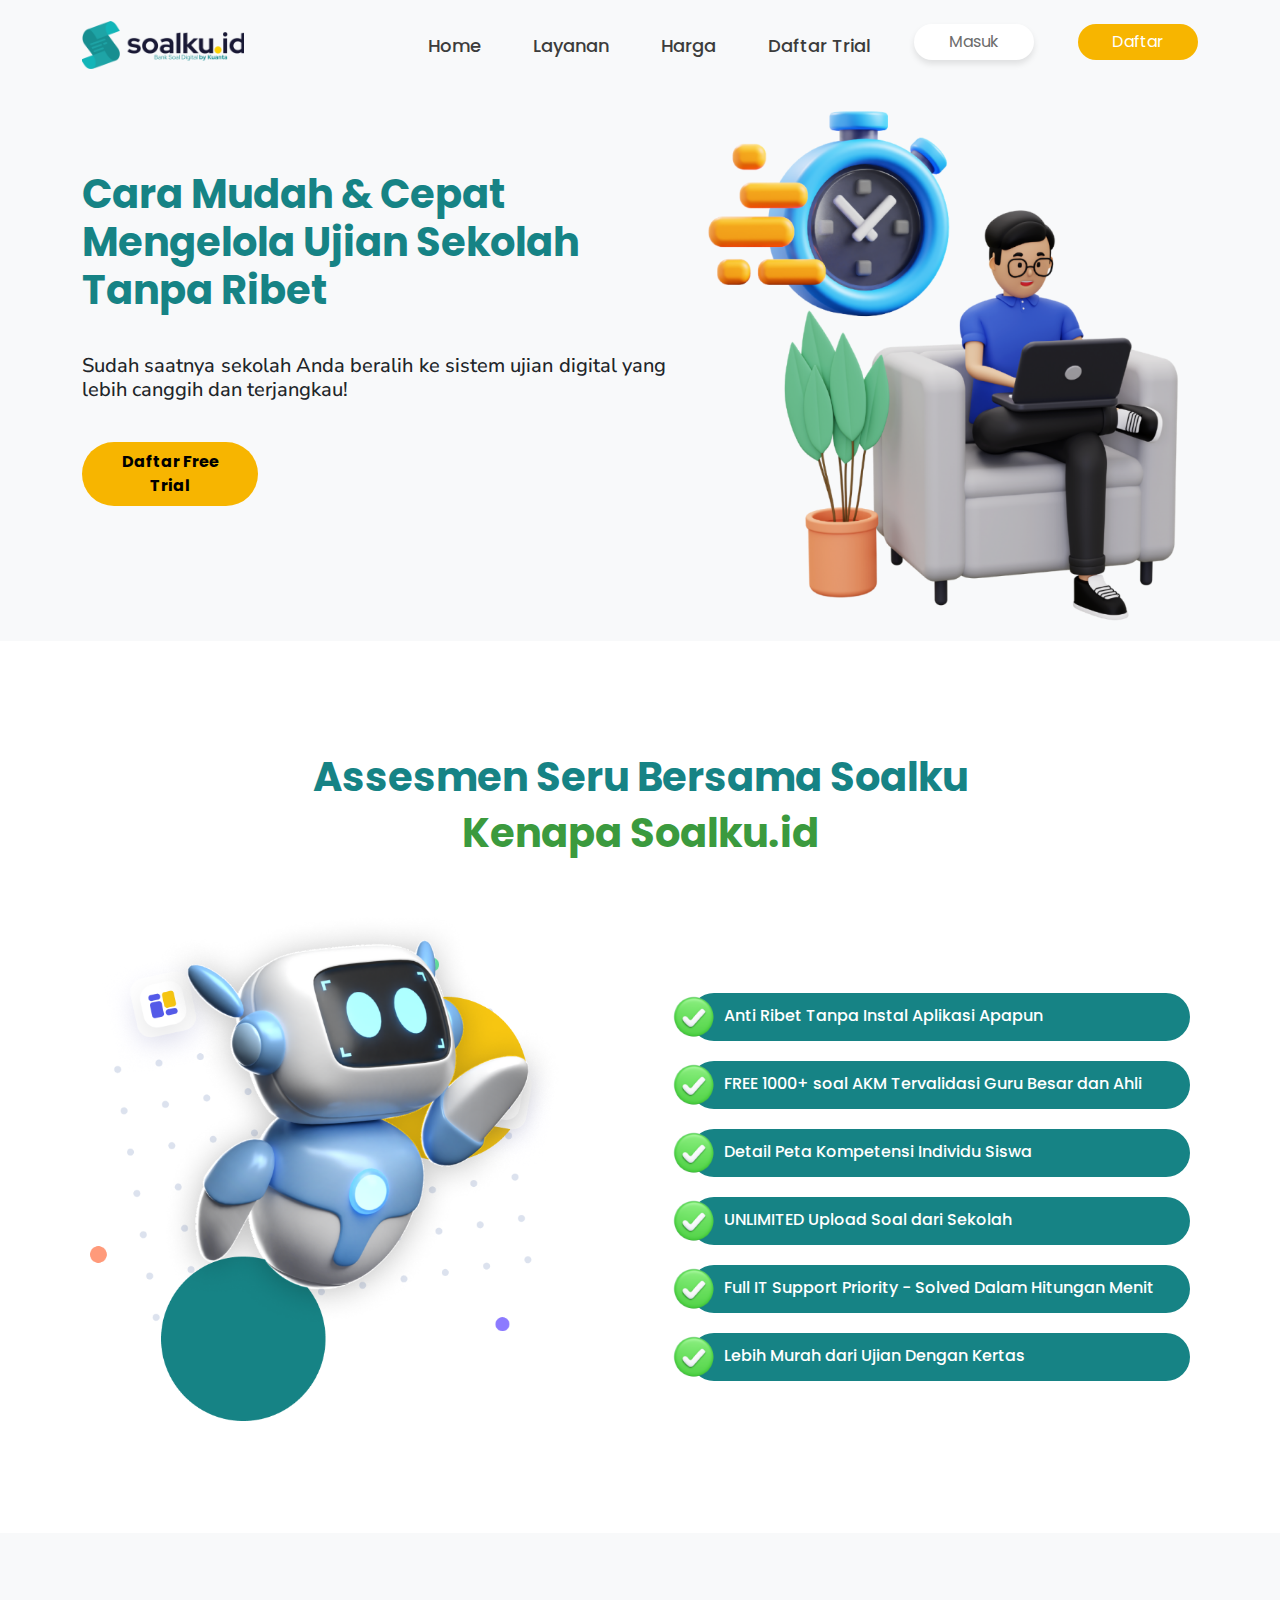
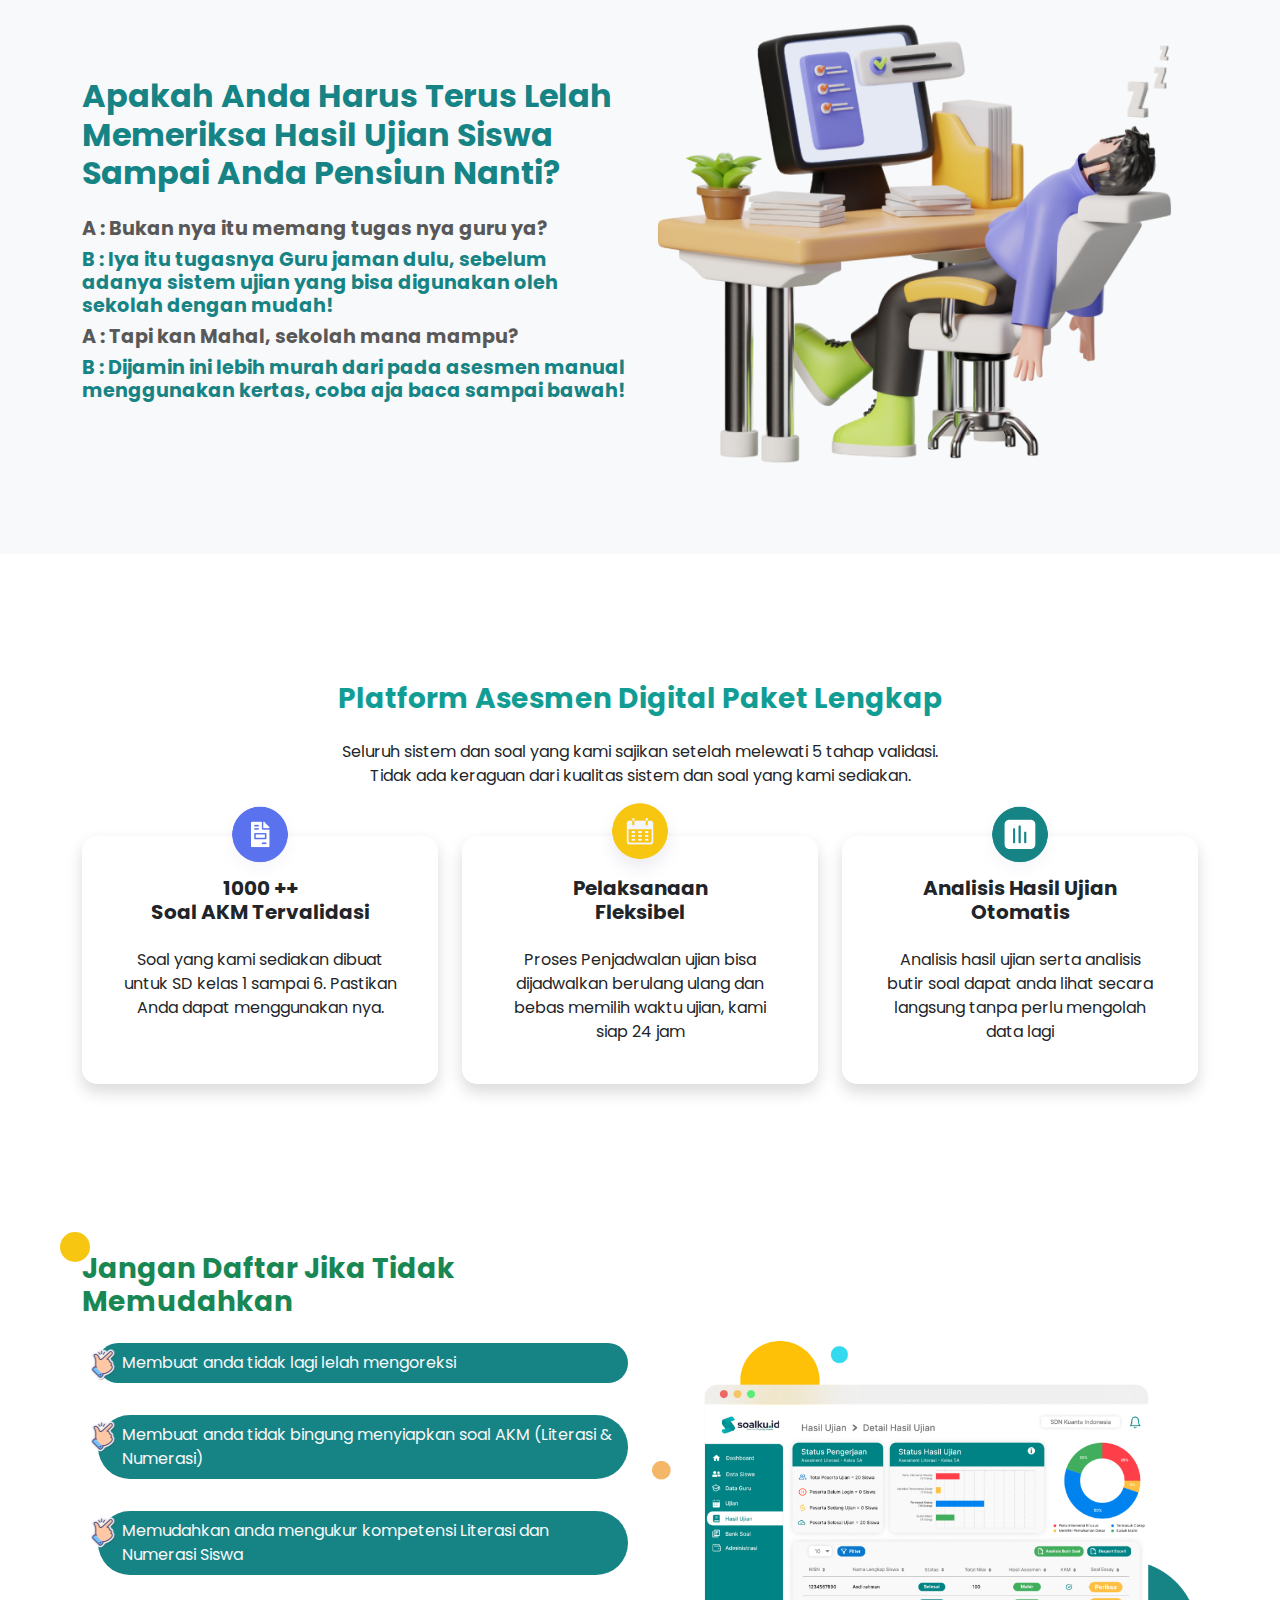
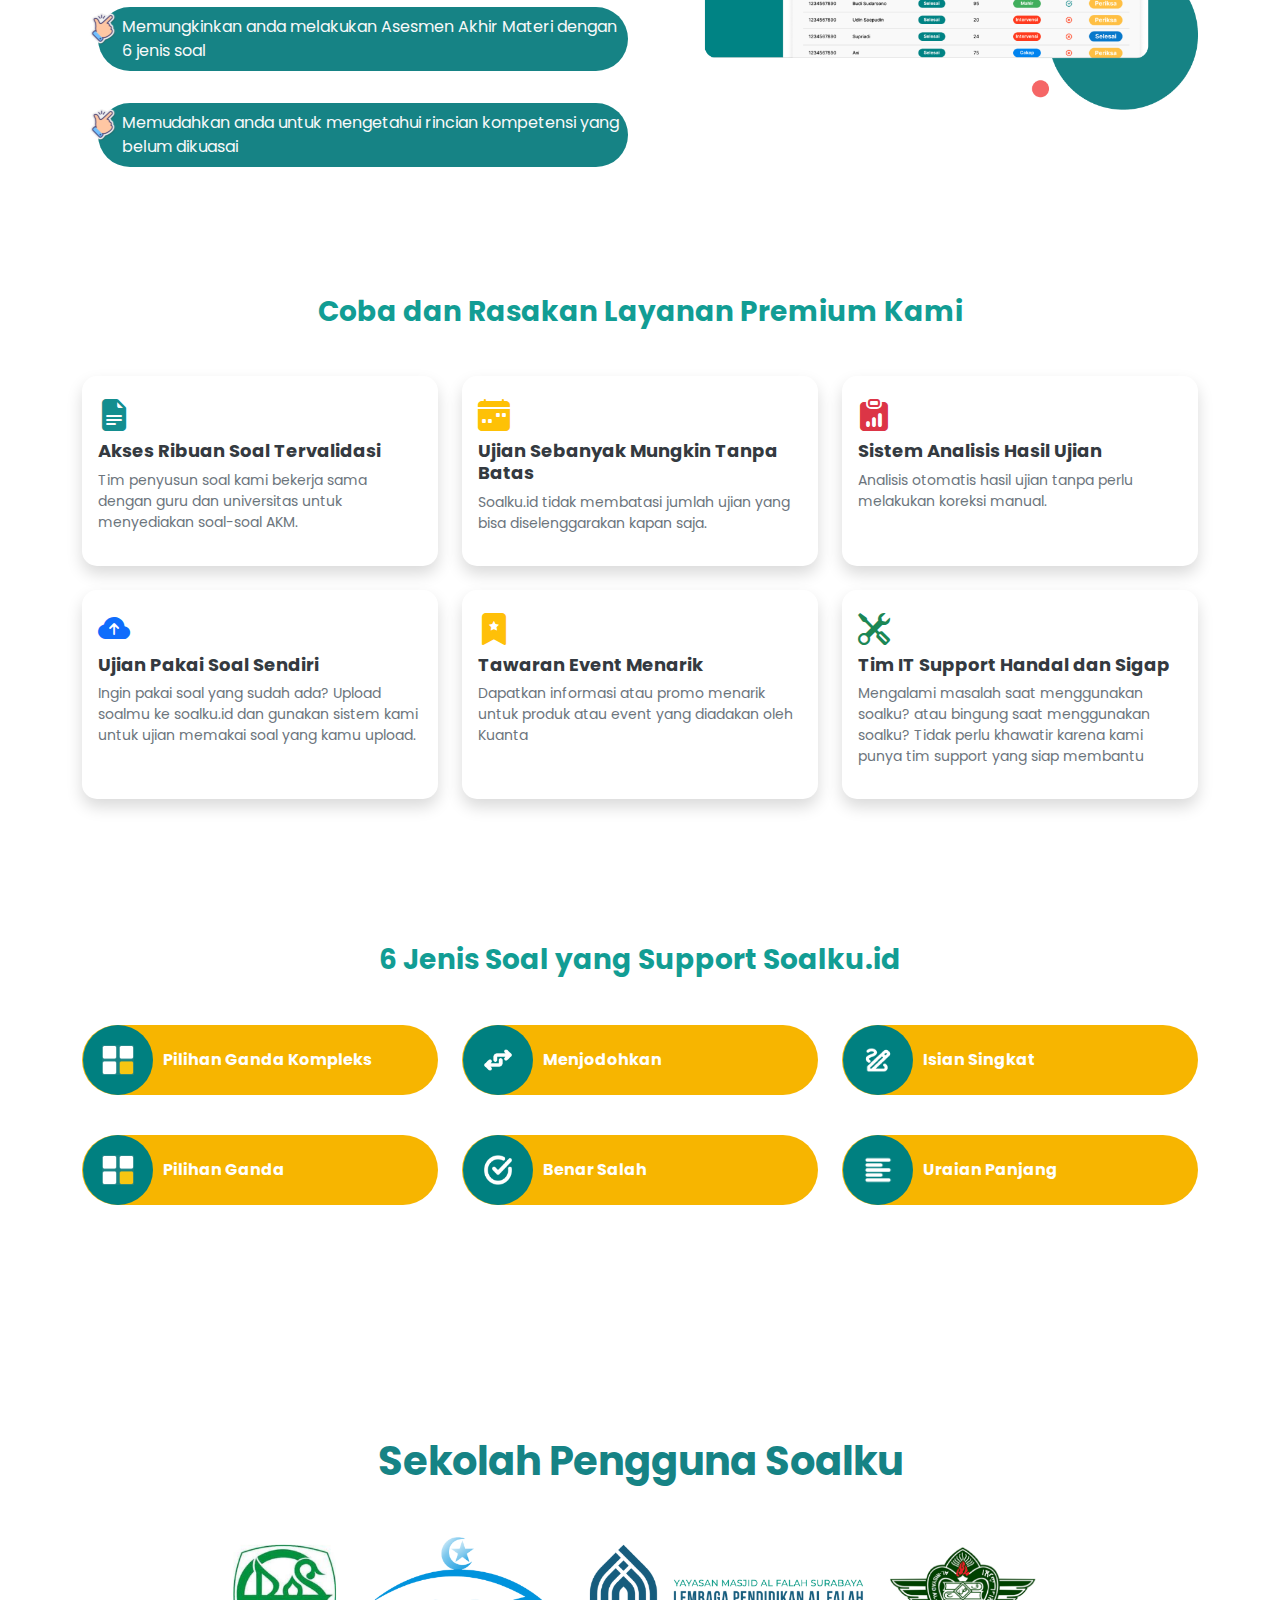
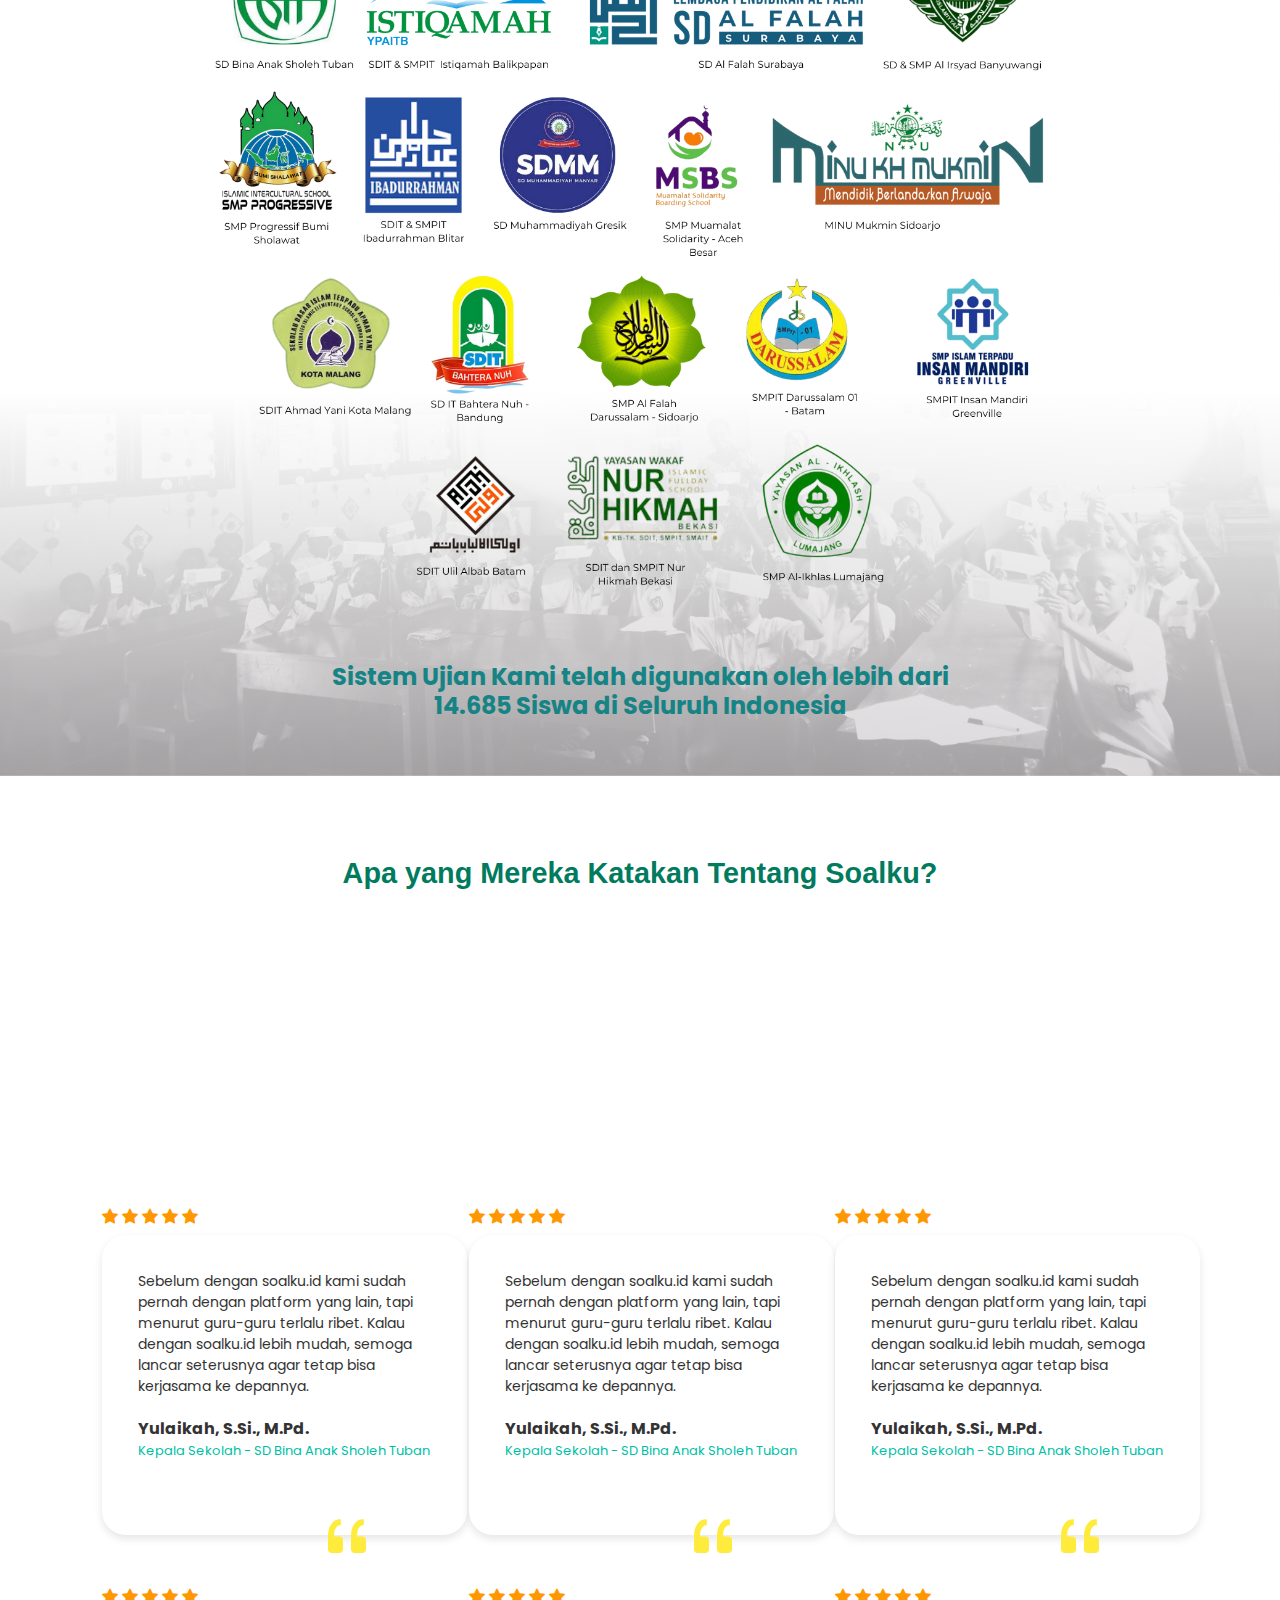
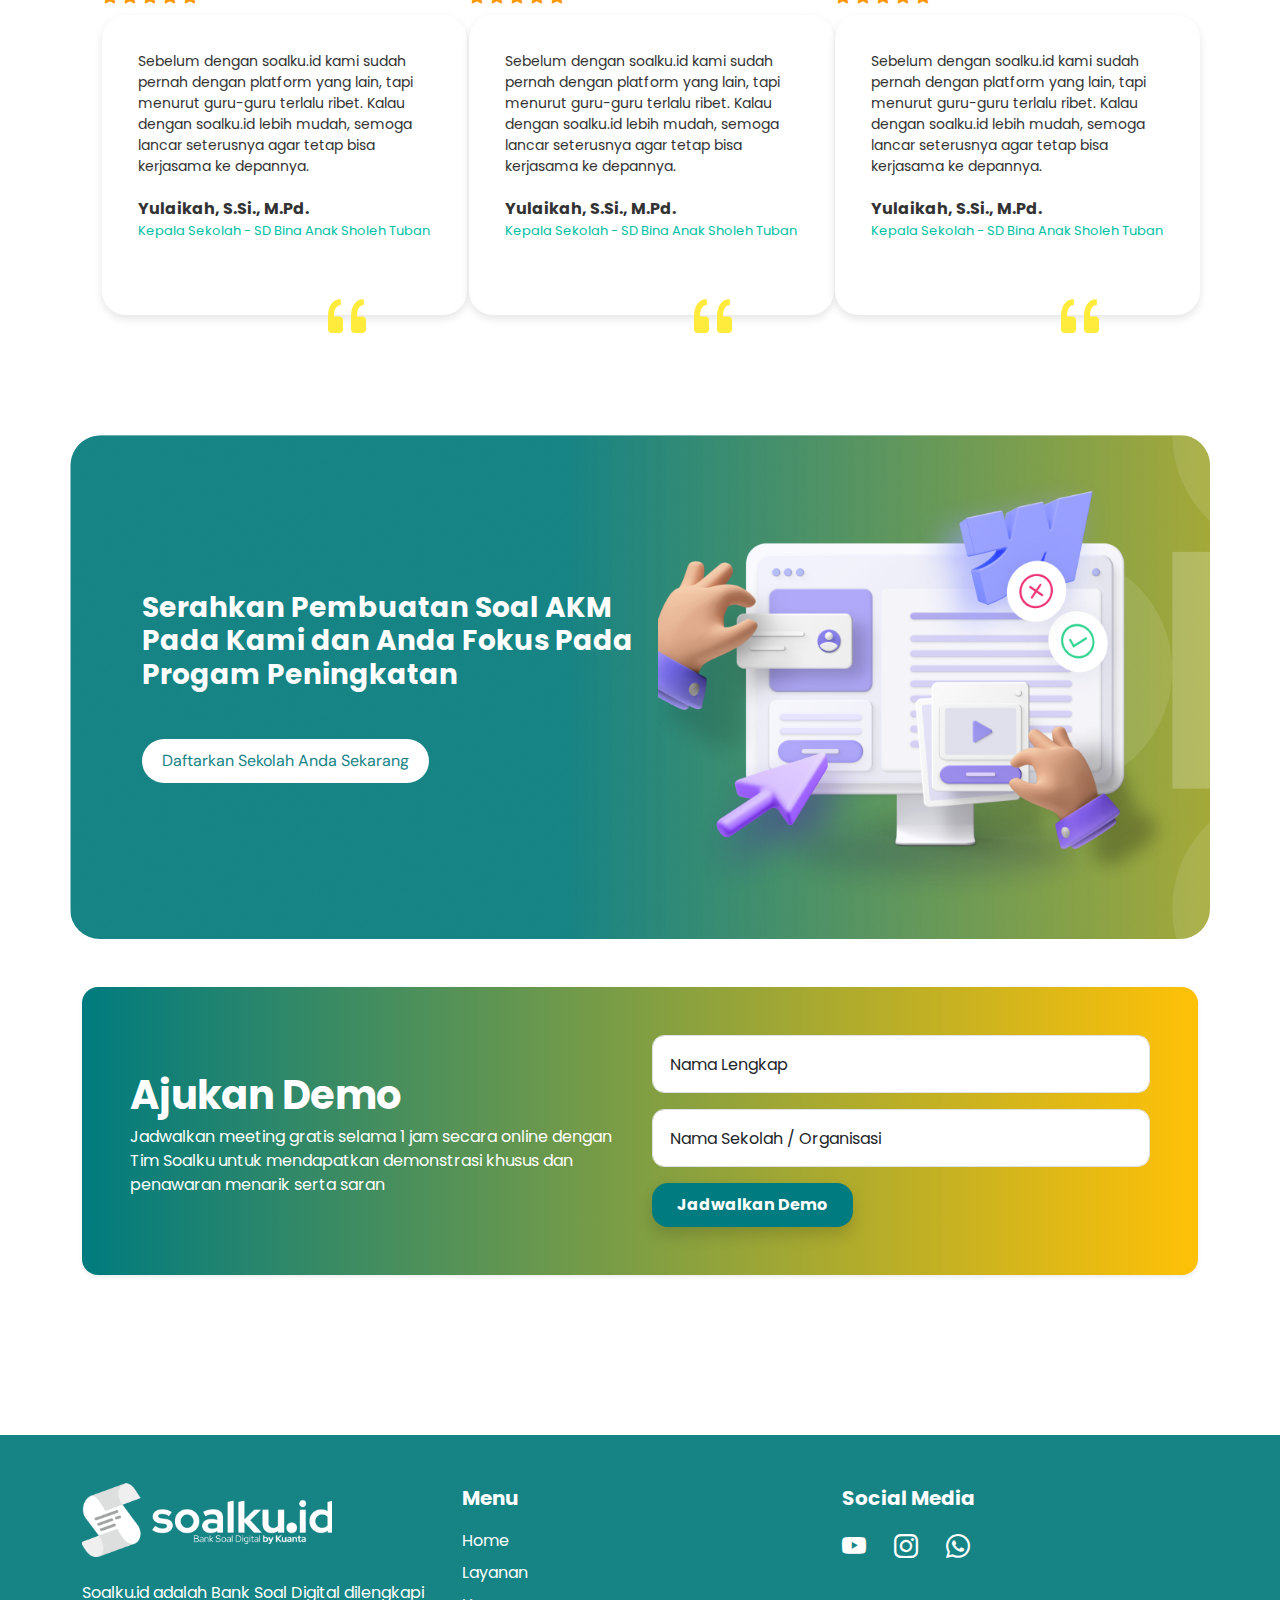
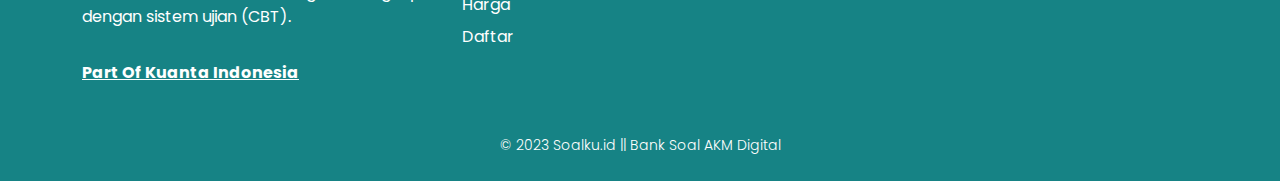
==== commit 0116146d: "fix(edit): edit and fixing all pages" ====
--- a/index.html
+++ b/index.html
@@ -6,689 +6,773 @@
     <meta name="viewport" content="width=device-width, initial-scale=1">
     <title>Soalku FE</title>
     <link href="https://cdn.jsdelivr.net/npm/bootstrap@5.3.3/dist/css/bootstrap.min.css" rel="stylesheet"
-          integrity="sha384-QWTKZyjpPEjISv5WaRU9OFeRpok6YctnYmDr5pNlyT2bRjXh0JMhjY6hW+ALEwIH" crossorigin="anonymous">
+        integrity="sha384-QWTKZyjpPEjISv5WaRU9OFeRpok6YctnYmDr5pNlyT2bRjXh0JMhjY6hW+ALEwIH" crossorigin="anonymous">
     <link href="https://fonts.googleapis.com/css2?family=Poppins:wght@400;500;600;700&display=swap" rel="stylesheet">
+    <link href="https://fonts.googleapis.com/css2?family=Nunito+Sans:wght@400&display=swap" rel="stylesheet">
+    <link href="https://fonts.googleapis.com/css2?family=DM+Sans:wght@700&display=swap" rel="stylesheet">
+
     <link rel="stylesheet" href="https://cdn.jsdelivr.net/npm/bootstrap-icons@1.11.1/font/bootstrap-icons.css">
     <link rel="stylesheet" href="css/style.css">
 </head>
 
 <body>
-<nav class="bg-light">
-    <div class="header">
-        <img src="img/soalku.png" alt="" style="width: 162px;">
-        <div class="menu">
-            <h5>Home</h5>
-            <h5>Home</h5>
-            <h5>Home</h5>
-            <h5>Home</h5>
-            <button class="btn-custom-2" style="width: 120px; background:white; color: #168385">Masuk</button>
-            <button class="btn-custom-2" style="width: 120px; background:#f7b500;">Daftar</button>
+    <!-- <nav class="bg-light">
+        <div class="container">
+            <a href="/index.html">
+                <img src="img/soalku.png" alt="" style="width: 162px;">
+            </a>
+            <div class="menu">
+                <h5>Home</h5>
+                <h5>Home</h5>
+                <h5>Home</h5>
+                <h5>Home</h5>
+                <button class="btn-custom-2" style="width: 120px; background:white; color: #168385">Masuk</button>
+                <button class="btn-custom-2" style="width: 120px; background:#f7b500;">Daftar</button>
+            </div>
         </div>
-    </div>
-</nav>
-<main>
-
-    <section class="bg-light">
+    </nav> -->
+
+    <nav class="navbar navbar-expand-lg bg-light py-3">
         <div class="container">
-            <div class="sec1">
-                <div class="sec1-1">
-                    <h1>Cara Mudah & Cepat Mengelola Ujian Sekolah Tanpa Ribet</h1>
-
-                    <h5>Sudah saatnya sekolah Anda beralih ke sistem ujian digital yang lebih canggih dan terjangkau!</h5>
-
-                    <button class="btn-custom align-items-center" style="width: 11rem; height: 4rem; color: black">Daftar Free Trial</button>
-                </div>
-                <div style="margin-right: -3rem;">
-                    <img src="img/sit.png" style="width: 580px;" alt="">
-                </div>
+            <!-- Logo -->
+            <a class="navbar-brand" href="#">
+                <img src="img/soalku.png" alt="soalku.id" style="width: 162px;">
+            </a>
+            <!-- Burger menu for mobile view -->
+            <button class="navbar-toggler" type="button" data-bs-toggle="collapse" data-bs-target="#navbarNav"
+                aria-controls="navbarNav" aria-expanded="false" aria-label="Toggle navigation">
+                <span class="navbar-toggler-icon"></span>
+            </button>
+            <!-- Navbar links -->
+            <div class="collapse navbar-collapse justify-content-end" id="navbarNav">
+                <ul class="navbar-nav gap-3"> <!-- Add gap between items -->
+                    <li class="nav-item">
+                        <a class="nav-link" href="#">Home</a>
+                    </li>
+                    <li class="nav-item">
+                        <a class="nav-link" href="#">Layanan</a>
+                    </li>
+                    <li class="nav-item">
+                        <a class="nav-link" href="#">Harga</a>
+                    </li>
+                    <li class="nav-item">
+                        <a class="nav-link" href="#">Daftar Trial</a>
+                    </li>
+                    <li class="nav-item">
+                        <button class="btn btn-outline-light me-2">Masuk</button>
+                    </li>
+                    <li class="nav-item">
+                        <button class="btn btn-warning">Daftar</button>
+                    </li>
+                </ul>
             </div>
         </div>
-    </section>
-
-    <section style="padding-top: 7rem;">
-        <div class="container">
-            <div class="sec2">
-                <h1 style="font-weight: bold; color: #168385">Assesmen Seru Bersama Soalku</h1>
-                <h1 style="font-weight: bold; color: #3B9A3E">Kenapa Soalku.id</h1>
-                <div class="sec2-1">
-                    <img src="img/robot.png" alt="" width="480px">
-                    <div class="sec2-2">
-                        <div class="unta">
-                            <img src="img/check.png" alt="" class="cek">
-                            <h5>Anti Ribet Tanpa Instal Aplikasi Apapun</h5>
-                        </div>
-                        <div class="unta">
-                            <img src="img/check.png" alt="" class="cek">
-                            <h5>FREE 1000+ soal AKM Tervalidasi Guru Besar dan Ahli</h5>
-                        </div>
-                        <div class="unta">
-                            <img src="img/check.png" alt="" class="cek">
-                            <h5>Detail Peta Kompetensi Individu Siswa</h5>
-                        </div>
-                        <div class="unta">
-                            <img src="img/check.png" alt="" class="cek">
-                            <h5>UNLIMITED Upload Soal dari Sekolah</h5>
-                        </div>
-                        <div class="unta">
-                            <img src="img/check.png" alt="" class="cek">
-                            <h5>Full IT Support Priority - Solved Dalam Hitungan Menit</h5>
-                        </div>
-                        <div class="unta">
-                            <img src="img/check.png" alt="" class="cek">
-                            <h5>Lebih Murah dari Ujian Dengan Kertas</h5>
-                        </div>
-                    </div>
-                </div>
-            </div>
-        </div>
-    </section>
-
-    <!-- start section 3 -->
-    <section id="exam-explanation" class="py-5 bg-light" style="margin-top: 7rem;">
-        <div class="container">
+    </nav>
+
+    <main>
+
+        <section class="bg-light">
+            <div class="container">
+                <div class="sec1">
+                    <div class="sec1-1">
+                        <h1>Cara Mudah & Cepat Mengelola Ujian Sekolah Tanpa Ribet</h1>
+
+                        <h5>Sudah saatnya sekolah Anda beralih ke sistem ujian digital yang lebih canggih dan
+                            terjangkau!
+                        </h5>
+
+                        <button class="btn-custom align-items-center"
+                            style="width: 11rem; height: 4rem; color: black">Daftar Free Trial</button>
+                    </div>
+                    <div style="margin-right: -3rem;">
+                        <img src="img/sit.png" style="width: 580px;" alt="">
+                    </div>
+                </div>
+            </div>
+        </section>
+
+        <section style="padding-top: 7rem;">
+            <div class="container">
+                <div class="sec2">
+                    <h1 style="font-weight: bold; color: #168385">Assesmen Seru Bersama Soalku</h1>
+                    <h1 style="font-weight: bold; color: #3B9A3E">Kenapa Soalku.id</h1>
+                    <div class="sec2-1">
+                        <img src="img/robot.png" alt="" width="480px">
+                        <div class="sec2-2">
+                            <div class="unta">
+                                <img src="img/check.png" alt="" class="cek">
+                                <h5>Anti Ribet Tanpa Instal Aplikasi Apapun</h5>
+                            </div>
+                            <div class="unta">
+                                <img src="img/check.png" alt="" class="cek">
+                                <h5>FREE 1000+ soal AKM Tervalidasi Guru Besar dan Ahli</h5>
+                            </div>
+                            <div class="unta">
+                                <img src="img/check.png" alt="" class="cek">
+                                <h5>Detail Peta Kompetensi Individu Siswa</h5>
+                            </div>
+                            <div class="unta">
+                                <img src="img/check.png" alt="" class="cek">
+                                <h5>UNLIMITED Upload Soal dari Sekolah</h5>
+                            </div>
+                            <div class="unta">
+                                <img src="img/check.png" alt="" class="cek">
+                                <h5>Full IT Support Priority - Solved Dalam Hitungan Menit</h5>
+                            </div>
+                            <div class="unta">
+                                <img src="img/check.png" alt="" class="cek">
+                                <h5>Lebih Murah dari Ujian Dengan Kertas</h5>
+                            </div>
+                        </div>
+                    </div>
+                </div>
+            </div>
+        </section>
+
+        <!-- start section 3 -->
+        <section id="exam-explanation" class="py-5 bg-light" style="margin-top: 7rem;">
+            <div class="container">
+                <div class="row align-items-center">
+                    <div class="col-md-6 sec3">
+                        <h1 class="mb-4 text-start" style="color: #168385; font-size: 2rem;"><b>Apakah Anda Harus Terus
+                                Lelah Memeriksa
+                                Hasil Ujian Siswa Sampai Anda Pensiun Nanti?</b></h1>
+                        <h5 style="color: #585858;"><b>A : Bukan nya itu memang tugas nya guru ya?</b></h5>
+                        <h5 style="color: #168385;"><b>B : Iya itu tugasnya Guru jaman dulu, sebelum adanya sistem ujian
+                                yang bisa digunakan oleh sekolah dengan mudah!</b></h5>
+                        <h5 style="color: #585858;"><b>A : Tapi kan Mahal, sekolah mana mampu?</b></h5>
+                        <h5 style="color: #168385;"><b>B : Dijamin ini lebih murah dari pada asesmen manual menggunakan
+                                kertas, coba aja baca sampai bawah!</b></h5>
+                    </div>
+                    <div class="col-md-6">
+                        <img src="img/animasi guru lelah 1.png" style="width: 525px; height: 525px;" class="img-fluid"
+                            alt="Gambar ilustasi pemeriksaan ujian">
+                    </div>
+                </div>
+            </div>
+        </section>
+        <!-- end section 3 -->
+
+        <!-- start section 4 -->
+        <section id="assessment-platform" class="py-5" style="margin-top: 5rem;">
+            <div class="container text-center">
+                <!-- Heading -->
+                <h2 class="mb-4 fw-bold">Platform Asesmen Digital Paket Lengkap</h2>
+                <p class="mb-5">Seluruh sistem dan soal yang kami sajikan setelah melewati 5 tahap validasi. <br> Tidak
+                    ada
+                    keraguan dari kualitas sistem dan soal yang kami sediakan.
+                </p>
+
+                <!-- Cards Section -->
+                <div class="row justify-content-center">
+                    <!-- Card 1 -->
+                    <div class="col-md-4 mb-4">
+                        <div class="card h-100 p-4 border-0 shadow">
+                            <div class="card-body" style="position: relative;">
+                                <!-- Icon -->
+                                <div class="mb-3 icon-center">
+                                    <img src="img/Group 79.png" alt="Soal AKM" class="img-fluid"
+                                        style="width: 100px; height: 100px;">
+                                </div>
+                                <!-- Title -->
+                                <h5 class="card-title fw-bold">1000 ++ <br> Soal AKM Tervalidasi</h5>
+                                <!-- Description -->
+                                <p class="card-text mt-4">Soal yang kami sediakan dibuat untuk SD kelas 1 sampai 6.
+                                    Pastikan
+                                    Anda dapat menggunakan nya.</p>
+                            </div>
+                        </div>
+                    </div>
+
+                    <!-- Card 2 -->
+                    <div class="col-md-4 mb-4">
+                        <div class="card text-center h-100 p-4 border-0 shadow">
+                            <div class="card-body" style="position: relative;">
+                                <!-- Icon -->
+                                <div class="mb-3 icon-center">
+                                    <img src="img/Group 80.png" alt="Soal AKM" class="img-fluid"
+                                        style="width: 100px; height: 100px;">
+                                </div>
+                                <!-- Title -->
+                                <h5 class="card-title fw-bold">Pelaksanaan <br> Fleksibel</h5>
+                                <!-- Description -->
+                                <p class="card-text mt-4">Proses Penjadwalan ujian bisa dijadwalkan berulang ulang dan
+                                    bebas
+                                    memilih waktu ujian, kami siap 24 jam</p>
+                            </div>
+                        </div>
+                    </div>
+
+                    <!-- Card 3 -->
+                    <div class="col-md-4 mb-4">
+                        <div class="card text-center h-100 p-4 border-0 shadow">
+                            <div class="card-body" style="position: relative;">
+                                <!-- Icon -->
+                                <div class="mb-3 icon-center">
+                                    <img src="img/Group 81.png" alt="Soal AKM" class="img-fluid"
+                                        style="width: 100px; height: 100px;">
+                                </div>
+                                <!-- Title -->
+                                <h5 class="card-title fw-bold">Analisis Hasil Ujian Otomatis</h5>
+                                <!-- Description -->
+                                <p class="card-text mt-4">Analisis hasil ujian serta analisis butir soal dapat anda
+                                    lihat
+                                    secara langsung tanpa perlu mengolah data lagi</p>
+                            </div>
+                        </div>
+                    </div>
+
+
+                </div>
+            </div>
+        </section>
+        <!-- end section 4 -->
+
+        <!-- section 5 -->
+        <section class="container py-5 mt-5">
             <div class="row align-items-center">
-                <div class="col-md-6 sec3">
-                    <h1 class="mb-4 text-start" style="color: #168385; font-size: 2rem;"><b>Apakah Anda Harus Terus Lelah Memeriksa
-                        Hasil Ujian Siswa Sampai Anda Pensiun Nanti?</b></h1>
-                    <h5 style="color: #585858;"><b>A : Bukan nya itu memang tugas nya guru ya?</b></h5>
-                    <h5 style="color: #168385;"><b>B : Iya itu tugasnya Guru jaman dulu, sebelum adanya sistem ujian
-                        yang bisa digunakan oleh sekolah dengan mudah!</b></h5>
-                    <h5 style="color: #585858;"><b>A : Tapi kan Mahal, sekolah mana mampu?</b></h5>
-                    <h5 style="color: #168385;"><b>B : Dijamin ini lebih murah dari pada asesmen manual menggunakan
-                        kertas, coba aja baca sampai bawah!</b></h5>
-                </div>
-                <div class="col-md-6">
-                    <img src="img/animasi guru lelah 1.png" style="width: 525px; height: 525px;" class="img-fluid"
-                         alt="Gambar ilustasi pemeriksaan ujian">
-                </div>
-            </div>
-        </div>
-    </section>
-    <!-- end section 3 -->
-
-    <!-- start section 4 -->
-    <section id="assessment-platform" class="py-5" style="margin-top: 5rem;">
-        <div class="container text-center">
-            <!-- Heading -->
-            <h2 class="mb-4 fw-bold">Platform Asesmen Digital Paket Lengkap</h2>
-            <p class="mb-5">Seluruh sistem dan soal yang kami sajikan setelah melewati 5 tahap validasi. <br> Tidak ada
-                keraguan dari kualitas sistem dan soal yang kami sediakan.</p>
-
-            <!-- Cards Section -->
-            <div class="row justify-content-center">
-                <!-- Card 1 -->
-                <div class="col-md-4 mb-4">
-                    <div class="card h-100 p-4 border-0 shadow">
-                        <div class="card-body" style="position: relative;">
-                            <!-- Icon -->
-                            <div class="mb-3 icon-center">
-                                <img src="img/Group 79.png" alt="Soal AKM" class="img-fluid"
-                                     style="width: 100px; height: 100px;">
-                            </div>
-                            <!-- Title -->
-                            <h5 class="card-title fw-bold">1000 ++ <br> Soal AKM Tervalidasi</h5>
-                            <!-- Description -->
-                            <p class="card-text mt-4">Soal yang kami sediakan dibuat untuk SD kelas 1 sampai 6. Pastikan
-                                Anda dapat menggunakan nya.</p>
-                        </div>
-                    </div>
-                </div>
-
-                <!-- Card 2 -->
-                <div class="col-md-4 mb-4">
-                    <div class="card text-center h-100 p-4 border-0 shadow">
-                        <div class="card-body" style="position: relative;">
-                            <!-- Icon -->
-                            <div class="mb-3 icon-center">
-                                <img src="img/Group 80.png" alt="Soal AKM" class="img-fluid"
-                                     style="width: 100px; height: 100px;">
-                            </div>
-                            <!-- Title -->
-                            <h5 class="card-title fw-bold">Pelaksanaan <br> Fleksibel</h5>
-                            <!-- Description -->
-                            <p class="card-text mt-4">Proses Penjadwalan ujian bisa dijadwalkan berulang ulang dan bebas
-                                memilih waktu ujian, kami siap 24 jam</p>
-                        </div>
-                    </div>
-                </div>
-
-                <!-- Card 3 -->
-                <div class="col-md-4 mb-4">
-                    <div class="card text-center h-100 p-4 border-0 shadow">
-                        <div class="card-body" style="position: relative;">
-                            <!-- Icon -->
-                            <div class="mb-3 icon-center">
-                                <img src="img/Group 81.png" alt="Soal AKM" class="img-fluid"
-                                     style="width: 100px; height: 100px;">
-                            </div>
-                            <!-- Title -->
-                            <h5 class="card-title fw-bold">Analisis Hasil Ujian Otomatis</h5>
-                            <!-- Description -->
-                            <p class="card-text mt-4">Analisis hasil ujian serta analisis butir soal dapat anda lihat
-                                secara langsung tanpa perlu mengolah data lagi</p>
-                        </div>
-                    </div>
-                </div>
-
-
-            </div>
-        </div>
-    </section>
-    <!-- end section 4 -->
-
-    <!-- section 5 -->
-    <section class="container py-5 mt-5">
-        <div class="row align-items-center">
-            <!-- Left side content (list of features) -->
-            <div class="col-md-6" style="position: relative;">
-                <h2 class="fw-bold text-success">Jangan Daftar Jika Tidak Memudahkan</h2>
-                <div style="background-color: rgb(255, 0, 0);position: absolute;width: 30px;display: block;height: 30px;border-radius: 30px;top: -20px;left: -10px;"></div>
-                <ul class="list-unstyled mt-4">
-                    <li class="d-flex align-items-center mb-3 ms-3" style="position: relative;">
-                        <img src="/img/Gampang-icon.svg" alt="Check" class="" style="width: 30px;position: absolute;left: -10px;top:5px;">
-                        <p class="w-100 text-light p-2 ps-4" style="background-color: #168385;border-radius: 50px;">
-                            Membuat anda tidak lagi lelah mengoreksi
-                        </p>
-                    </li>
-                    <li class="d-flex align-items-center mb-3 ms-3" style="position: relative;">
-                        <img src="/img/Gampang-icon.svg" alt="Check" class="" style="width: 30px;position: absolute;left: -10px;top:5px;">
-                        <p class="w-100 text-light p-2 ps-4" style="background-color: #168385;border-radius: 50px;">
-                            Membuat anda tidak bingung menyiapkan soal AKM (Literasi & Numerasi)
-                        </p>
-                    </li>
-
-                    <li class="d-flex align-items-center mb-3 ms-3" style="position: relative;">
-                        <img src="/img/Gampang-icon.svg" alt="Check" class="" style="width: 30px;position: absolute;left: -10px;top:5px;">
-                        <p class="w-100 text-light p-2 ps-4" style="background-color: #168385;border-radius: 50px;">
-                            Memudahkan anda mengukur kompetensi Literasi dan Numerasi Siswa
-                        </p>
-                    </li>
-
-                    <li class="d-flex align-items-center mb-3 ms-3" style="position: relative;">
-                        <img src="/img/Gampang-icon.svg" alt="Check" class="" style="width: 30px;position: absolute;left: -10px;top:5px;">
-                        <p class="w-100 text-light p-2 ps-4" style="background-color: #168385;border-radius: 50px;">
-                            Memungkinkan anda melakukan Asesmen Akhir Materi dengan 6 jenis soal
-                        </p>
-                    </li>
-
-                    <li class="d-flex align-items-center mb-3 ms-3" style="position: relative;">
-                        <img src="/img/Gampang-icon.svg" alt="Check" class="" style="width: 30px;position: absolute;left: -10px;top:5px;">
-                        <p class="w-100 text-light p-2 ps-4" style="background-color: #168385;border-radius: 50px;">
-                            Memudahkan anda untuk mengetahui rincian kompetensi yang belum dikuasai
-                        </p>
-                    </li>
-
-                </ul>
-            </div>
-
-            <!-- Right side content (image) -->
-            <div class="col-md-6 text-center">
-                <img src="/img/Group 39190.png" class="w-100" alt="">
-            </div>
-        </div>
-    </section>
-    <!-- end section 5 -->
-
-    <!-- section 6 -->
-    <section class="layanan-premium py-5">
-        <div class="container text-center">
-            <h2 class="mb-5">Coba dan Rasakan Layanan Premium Kami</h2>
-            <div class="row g-4">
-                <!-- Card 1 -->
-                <div class="col-md-4">
-                    <div class="card p-3 h-100 shadow">
-                        <i class="bi bi-file-earmark-text-fill" style="color: #148e8f"></i>
-                        <h5 class="fw-bold">Akses Ribuan Soal Tervalidasi</h5>
-                        <p>Tim penyusun soal kami bekerja sama dengan guru dan universitas untuk menyediakan
-                            soal-soal AKM.</p>
-                    </div>
-                </div>
-                <!-- Card 2 -->
-                <div class="col-md-4">
-                    <div class="card p-3 h-100 shadow">
-                        <i class="bi bi-calendar-week-fill" style="color: #fec106"></i>
-                        <h5 class="fw-bold">Ujian Sebanyak Mungkin Tanpa Batas</h5>
-                        <p>Soalku.id tidak membatasi jumlah ujian yang bisa diselenggarakan kapan saja.</p>
-                    </div>
-                </div>
-                <!-- Card 3 -->
-                <div class="col-md-4">
-                    <div class="card p-3 h-100 shadow">
-                        <i class="bi bi-clipboard-data-fill" style="color: #dc3546"></i>
-                        <h5 class="fw-bold">Sistem Analisis Hasil Ujian</h5>
-                        <p>Analisis otomatis hasil ujian tanpa perlu melakukan koreksi manual.</p>
-                    </div>
-                </div>
-
-                <!-- Card 4 -->
-                <div class="col-md-4">
-                    <div class="card p-3 h-100 shadow">
-                        <i class="bi bi-cloud-arrow-up-fill" style="color: #0f6dfc"></i>
-                        <h5 class="fw-bold">Ujian Pakai Soal Sendiri</h5>
-                        <p>Ingin pakai soal yang sudah ada? Upload soalmu ke soalku.id dan gunakan sistem kami untuk
-                            ujian memakai soal yang kamu upload.</p>
-                    </div>
-                </div>
-
-                <!-- Card 5 -->
-                <div class="col-md-4">
-                    <div class="card p-3 h-100 shadow">
-                        <i class="bi bi-bookmark-star-fill" style="color: #od5959"></i>
-                        <h5 class="fw-bold">Tawaran Event Menarik</h5>
-                        <p>Dapatkan informasi atau promo menarik untuk produk atau event yang diadakan oleh Kuanta
-                        </p>
-                    </div>
-                </div>
-
-                <!-- Card 6 -->
-                <div class="col-md-4">
-                    <div class="card p-3 h-100 shadow">
-                        <!-- <img src="img/ikon3.png" alt="Icon 6" class="mb-3" width="40"> -->
-                        <i class="bi bi-tools" style="color: #1b8755"></i>
-                        <h5 class="fw-bold">Tim IT Support Handal dan Sigap</h5>
-                        <p>Mengalami masalah saat menggunakan soalku? atau bingung saat menggunakan soalku? Tidak
-                            perlu khawatir karena kami punya tim support yang siap membantu</p>
-                    </div>
-                </div>
-                <!-- Add other cards similarly... -->
-            </div>
-        </div>
-    </section>
-
-
-    <section class="jenis-soal py-5 mt-5">
-        <div class="container text-center">
-            <h2 class="mb-5">6 Jenis Soal yang Support Soalku.id</h2>
-            <div class="row g-4 justify-content-center">
-                <div class="col-md-4">
-                    <div class="btn-custom d-flex align-items-center">
-                        <div class="ikon-wrapper">
-                            <img src="img/icon/window.png" alt="Pilihan Ganda" class="ikon">
-                        </div>
-                        <span>Pilihan Ganda Kompleks</span>
-                    </div>
-                </div>
-                <div class="col-md-4">
-                    <div class="btn-custom d-flex align-items-center">
-                        <div class="ikon-wrapper">
-                            <img src="img/icon/arrow.png" alt="Menjodohkan" class="ikon">
-                        </div>
-                        <span>Menjodohkan</span>
-                    </div>
-                </div>
-                <div class="col-md-4">
-                    <div class="btn-custom d-flex align-items-center">
-                        <div class="ikon-wrapper">
-                            <img src="img/icon/pen.png" alt="Isian Singkat" class="ikon">
-                        </div>
-                        <span>Isian Singkat</span>
-                    </div>
-                </div>
-            </div>
-
-            <div class="row g-4 justify-content-center mt-3">
-                <div class="col-md-4">
-                    <div class="btn-custom d-flex align-items-center">
-                        <div class="ikon-wrapper">
-                            <img src="img/icon/win1.png" alt="Pilihan Ganda" class="ikon">
-                        </div>
-                        <span>Pilihan Ganda</span>
-                    </div>
-                </div>
-                <div class="col-md-4">
-                    <div class="btn-custom d-flex align-items-center">
-                        <div class="ikon-wrapper">
-                            <img src="img/icon/check-circle-2.png" alt="Benar Salah" class="ikon">
-                        </div>
-                        <span>Benar Salah</span>
-                    </div>
-                </div>
-                <div class="col-md-4">
-                    <div class="btn-custom d-flex align-items-center">
-                        <div class="ikon-wrapper">
-                            <img src="img/icon/text.png" alt="Uraian Panjang" class="ikon">
-                        </div>
-                        <span>Uraian Panjang</span>
-                    </div>
-                </div>
-            </div>
-        </div>
-    </section>
-    <!-- end section 6 -->
-
-    <section >
-        <div class="p-5" style="margin-top: 7rem; position: relative; padding-bottom: 15rem; width: 100%;">
-            <h1 class="my-4" style="color: #168385;text-align: center; font-weight: bold;">Sekolah Pengguna Soalku</h1>
-            <img src="img/Proposal Produk Soalku.id 1.png" alt="Daftar Sekolah Pengguna Soalku" class="main-image">
-            <h1 style="color: #168385;text-align: center; font-weight: bold; font-size: 1.5rem; margin-top: 3rem;">Sistem Ujian Kami telah digunakan oleh lebih dari
-                <br> 14.685 Siswa di Seluruh Indonesia</h1>
-            <!-- Gambar background -->
-            <img src="img/bg.png" alt="" style="position: absolute; bottom: 0; left: 0; width: 100%; z-index: -1;">
-        </div>
-    </section>
-
-
-    <section>
-        <div class="container ">
-            <h2 class="section-title text-center fw-bold mb-4" style="margin-top: 5rem; font-size: 1.8rem;">Apa yang Mereka Katakan Tentang Soalku?</h2>
-            <div class="row video-container justify-content-center">
-                <div class="" style=" width: 400px; height: 240px;">
-                    <div class="ratio ratio-16x9">
-                        <iframe src="https://www.youtube.com/embed/4vLpWUlQneE" allowfullscreen></iframe>
-                    </div>
-                </div>
-                <div class="" style="width: 400px; height: 240px;">
-                    <div class="ratio ratio-16x9">
-                        <iframe src="https://www.youtube.com/embed/4vLpWUlQneE" allowfullscreen></iframe>
-                    </div>
-                </div>
-            </div>
-        </div>
-
-        <div class="container" style="max-width: calc(100% - 180px); margin-bottom: 5rem;"> <!-- Set max-width minus left and right padding -->
-            <div class="row justify-content-center">
-
-                <div class="col-md-4 testimonial-container">
-                    <div class="stars">
-                        <i class="bi bi-star-fill"></i>
-                        <i class="bi bi-star-fill"></i>
-                        <i class="bi bi-star-fill"></i>
-                        <i class="bi bi-star-fill"></i>
-                        <i class="bi bi-star-fill"></i>
-                    </div>
-                    <div class="card testimonial-card">
-                        <div class="card-body">
-                            <div class="testimonial-text">
-                                Sebelum dengan soalku.id kami sudah pernah dengan platform yang lain, tapi menurut guru-guru terlalu ribet.
-                                Kalau dengan soalku.id lebih mudah, semoga lancar seterusnya agar tetap bisa kerjasama ke depannya.
-                            </div>
-                            <div class="author">
-                                Yulaikah, S.Si., M.Pd.
-                            </div>
-                            <div class="position">
-                                Kepala Sekolah - SD Bina Anak Sholeh Tuban
-                            </div>
-                        </div>
-                    </div>
-                    <div class="quote-icon">
-                        <i class="bi bi-quote"></i>
-                    </div>
-                </div>
-
-                <div class="col-md-4 testimonial-container">
-                    <div class="stars">
-                        <i class="bi bi-star-fill"></i>
-                        <i class="bi bi-star-fill"></i>
-                        <i class="bi bi-star-fill"></i>
-                        <i class="bi bi-star-fill"></i>
-                        <i class="bi bi-star-fill"></i>
-                    </div>
-                    <div class="card testimonial-card">
-                        <div class="card-body">
-                            <div class="testimonial-text">
-                                Sebelum dengan soalku.id kami sudah pernah dengan platform yang lain, tapi menurut guru-guru terlalu ribet.
-                                Kalau dengan soalku.id lebih mudah, semoga lancar seterusnya agar tetap bisa kerjasama ke depannya.
-                            </div>
-                            <div class="author">
-                                Yulaikah, S.Si., M.Pd.
-                            </div>
-                            <div class="position">
-                                Kepala Sekolah - SD Bina Anak Sholeh Tuban
-                            </div>
-                        </div>
-                    </div>
-                    <div class="quote-icon">
-                        <i class="bi bi-quote"></i>
-                    </div>
-                </div>
-
-                <div class="col-md-4 testimonial-container">
-                    <div class="stars">
-                        <i class="bi bi-star-fill"></i>
-                        <i class="bi bi-star-fill"></i>
-                        <i class="bi bi-star-fill"></i>
-                        <i class="bi bi-star-fill"></i>
-                        <i class="bi bi-star-fill"></i>
-                    </div>
-                    <div class="card testimonial-card">
-                        <div class="card-body">
-                            <div class="testimonial-text">
-                                Sebelum dengan soalku.id kami sudah pernah dengan platform yang lain, tapi menurut guru-guru terlalu ribet.
-                                Kalau dengan soalku.id lebih mudah, semoga lancar seterusnya agar tetap bisa kerjasama ke depannya.
-                            </div>
-                            <div class="author">
-                                Yulaikah, S.Si., M.Pd.
-                            </div>
-                            <div class="position">
-                                Kepala Sekolah - SD Bina Anak Sholeh Tuban
-                            </div>
-                        </div>
-                    </div>
-                    <div class="quote-icon">
-                        <i class="bi bi-quote"></i>
-                    </div>
-                </div>
-
-                <div class="col-md-4 testimonial-container">
-                    <div class="stars">
-                        <i class="bi bi-star-fill"></i>
-                        <i class="bi bi-star-fill"></i>
-                        <i class="bi bi-star-fill"></i>
-                        <i class="bi bi-star-fill"></i>
-                        <i class="bi bi-star-fill"></i>
-                    </div>
-                    <div class="card testimonial-card">
-                        <div class="card-body">
-                            <div class="testimonial-text">
-                                Sebelum dengan soalku.id kami sudah pernah dengan platform yang lain, tapi menurut guru-guru terlalu ribet.
-                                Kalau dengan soalku.id lebih mudah, semoga lancar seterusnya agar tetap bisa kerjasama ke depannya.
-                            </div>
-                            <div class="author">
-                                Yulaikah, S.Si., M.Pd.
-                            </div>
-                            <div class="position">
-                                Kepala Sekolah - SD Bina Anak Sholeh Tuban
-                            </div>
-                        </div>
-                    </div>
-                    <div class="quote-icon">
-                        <i class="bi bi-quote"></i>
-                    </div>
-                </div>
-
-                <div class="col-md-4 testimonial-container">
-                    <div class="stars">
-                        <i class="bi bi-star-fill"></i>
-                        <i class="bi bi-star-fill"></i>
-                        <i class="bi bi-star-fill"></i>
-                        <i class="bi bi-star-fill"></i>
-                        <i class="bi bi-star-fill"></i>
-                    </div>
-                    <div class="card testimonial-card">
-                        <div class="card-body">
-                            <div class="testimonial-text">
-                                Sebelum dengan soalku.id kami sudah pernah dengan platform yang lain, tapi menurut guru-guru terlalu ribet.
-                                Kalau dengan soalku.id lebih mudah, semoga lancar seterusnya agar tetap bisa kerjasama ke depannya.
-                            </div>
-                            <div class="author">
-                                Yulaikah, S.Si., M.Pd.
-                            </div>
-                            <div class="position">
-                                Kepala Sekolah - SD Bina Anak Sholeh Tuban
-                            </div>
-                        </div>
-                    </div>
-                    <div class="quote-icon">
-                        <i class="bi bi-quote"></i>
-                    </div>
-                </div>
-
-                <div class="col-md-4 testimonial-container">
-                    <div class="stars">
-                        <i class="bi bi-star-fill"></i>
-                        <i class="bi bi-star-fill"></i>
-                        <i class="bi bi-star-fill"></i>
-                        <i class="bi bi-star-fill"></i>
-                        <i class="bi bi-star-fill"></i>
-                    </div>
-                    <div class="card testimonial-card">
-                        <div class="card-body">
-                            <div class="testimonial-text">
-                                Sebelum dengan soalku.id kami sudah pernah dengan platform yang lain, tapi menurut guru-guru terlalu ribet.
-                                Kalau dengan soalku.id lebih mudah, semoga lancar seterusnya agar tetap bisa kerjasama ke depannya.
-                            </div>
-                            <div class="author">
-                                Yulaikah, S.Si., M.Pd.
-                            </div>
-                            <div class="position">
-                                Kepala Sekolah - SD Bina Anak Sholeh Tuban
-                            </div>
-                        </div>
-                    </div>
-                    <div class="quote-icon">
-                        <i class="bi bi-quote"></i>
-                    </div>
-                </div>
-
-            </div>
-        </div>
-
-    </section>
-
-    <!-- end section 7 -->
-
-    <!-- section 8 -->
-    <section>
-        <div class="container mx-auto row align-items-center" style="background: url('/img/CTA.png');height: 504px;border-radius: 30px;">
-            <div class="col ms-5 my-auto">
-                <h3 class="mb-5 fs-3 fw-bold" style="">Serahkan Pembuatan Soal AKM Pada Kami dan Anda Fokus Pada Progam Peningkatan</h3>
-                <button class="btn btn-light" style="border-radius: 30px ;" >Daftarkan Sekolah Anda Sekarang</button>
-            </div>
-            <div class="col">
-                <img src="/img/Group 39189.png" style="width: 33rem;" alt="">
-            </div>
-        </div>
-    </section>
-    <!-- end section 8 -->
-
-    <!-- #049088 dan #E4B421 -->
-    <!-- section 9 -->
-    <section>
-        <div class="container mt-5 ">
-            <div class="row g-3">
-                <div class="col-12">
-                    <div class="rounded-4 py-5 px-3 px-md-5 shadow-sm h-100 w-100 em-bg-primary-gradient">
-                        <div class="row align-items-center">
-                            <div class="col-12 col-md-6">
-                                <span class="fs-1 fw-bold text-white">Ajukan Demo</span>
-                                <br>
-                                <span class="text-white">
+                <!-- Left side content (list of features) -->
+                <div class="col-md-6" style="position: relative;">
+                    <h2 class="fw-bold text-success">Jangan Daftar Jika Tidak Memudahkan</h2>
+                    <div
+                        style="background-color: #F7C611;position: absolute;width: 30px;display: block;height: 30px;border-radius: 30px;top: -20px;left: -10px;">
+                    </div>
+                    <ul class="list-unstyled mt-4">
+                        <li class="d-flex align-items-center mb-3 ms-3" style="position: relative;">
+                            <img src="/img/Gampang-icon.svg" alt="Check" class=""
+                                style="width: 30px;position: absolute;left: -10px;top:5px;">
+                            <p class="w-100 text-light p-2 ps-4" style="background-color: #168385;border-radius: 50px;">
+                                Membuat anda tidak lagi lelah mengoreksi
+                            </p>
+                        </li>
+                        <li class="d-flex align-items-center mb-3 ms-3" style="position: relative;">
+                            <img src="/img/Gampang-icon.svg" alt="Check" class=""
+                                style="width: 30px;position: absolute;left: -10px;top:5px;">
+                            <p class="w-100 text-light p-2 ps-4" style="background-color: #168385;border-radius: 50px;">
+                                Membuat anda tidak bingung menyiapkan soal AKM (Literasi & Numerasi)
+                            </p>
+                        </li>
+
+                        <li class="d-flex align-items-center mb-3 ms-3" style="position: relative;">
+                            <img src="/img/Gampang-icon.svg" alt="Check" class=""
+                                style="width: 30px;position: absolute;left: -10px;top:5px;">
+                            <p class="w-100 text-light p-2 ps-4" style="background-color: #168385;border-radius: 50px;">
+                                Memudahkan anda mengukur kompetensi Literasi dan Numerasi Siswa
+                            </p>
+                        </li>
+
+                        <li class="d-flex align-items-center mb-3 ms-3" style="position: relative;">
+                            <img src="/img/Gampang-icon.svg" alt="Check" class=""
+                                style="width: 30px;position: absolute;left: -10px;top:5px;">
+                            <p class="w-100 text-light p-2 ps-4" style="background-color: #168385;border-radius: 50px;">
+                                Memungkinkan anda melakukan Asesmen Akhir Materi dengan 6 jenis soal
+                            </p>
+                        </li>
+
+                        <li class="d-flex align-items-center mb-3 ms-3" style="position: relative;">
+                            <img src="/img/Gampang-icon.svg" alt="Check" class=""
+                                style="width: 30px;position: absolute;left: -10px;top:5px;">
+                            <p class="w-100 text-light p-2 ps-4" style="background-color: #168385;border-radius: 50px;">
+                                Memudahkan anda untuk mengetahui rincian kompetensi yang belum dikuasai
+                            </p>
+                        </li>
+
+                    </ul>
+                </div>
+
+                <!-- Right side content (image) -->
+                <div class="col-md-6 text-center">
+                    <img src="/img/Group 39190.png" class="w-100" alt="">
+                </div>
+            </div>
+        </section>
+        <!-- end section 5 -->
+
+        <!-- section 6 -->
+        <section class="layanan-premium py-5">
+            <div class="container text-center">
+                <h2 class="mb-5">Coba dan Rasakan Layanan Premium Kami</h2>
+                <div class="row g-4">
+                    <!-- Card 1 -->
+                    <div class="col-md-4">
+                        <div class="card p-3 h-100 shadow">
+                            <i class="bi bi-file-earmark-text-fill" style="color: #148e8f"></i>
+                            <h5 class="fw-bold">Akses Ribuan Soal Tervalidasi</h5>
+                            <p>Tim penyusun soal kami bekerja sama dengan guru dan universitas untuk menyediakan
+                                soal-soal AKM.</p>
+                        </div>
+                    </div>
+                    <!-- Card 2 -->
+                    <div class="col-md-4">
+                        <div class="card p-3 h-100 shadow">
+                            <i class="bi bi-calendar-week-fill" style="color: #fec106"></i>
+                            <h5 class="fw-bold">Ujian Sebanyak Mungkin Tanpa Batas</h5>
+                            <p>Soalku.id tidak membatasi jumlah ujian yang bisa diselenggarakan kapan saja.</p>
+                        </div>
+                    </div>
+                    <!-- Card 3 -->
+                    <div class="col-md-4">
+                        <div class="card p-3 h-100 shadow">
+                            <i class="bi bi-clipboard-data-fill" style="color: #dc3546"></i>
+                            <h5 class="fw-bold">Sistem Analisis Hasil Ujian</h5>
+                            <p>Analisis otomatis hasil ujian tanpa perlu melakukan koreksi manual.</p>
+                        </div>
+                    </div>
+
+                    <!-- Card 4 -->
+                    <div class="col-md-4">
+                        <div class="card p-3 h-100 shadow">
+                            <i class="bi bi-cloud-arrow-up-fill" style="color: #0f6dfc"></i>
+                            <h5 class="fw-bold">Ujian Pakai Soal Sendiri</h5>
+                            <p>Ingin pakai soal yang sudah ada? Upload soalmu ke soalku.id dan gunakan sistem kami untuk
+                                ujian memakai soal yang kamu upload.</p>
+                        </div>
+                    </div>
+
+                    <!-- Card 5 -->
+                    <div class="col-md-4">
+                        <div class="card p-3 h-100 shadow">
+
+                            <i class="bi bi-bookmark-star-fill" style="color: #ffc008"></i>
+                            <h5 class="fw-bold">Tawaran Event Menarik</h5>
+                            <p>Dapatkan informasi atau promo menarik untuk produk atau event yang diadakan oleh Kuanta
+                            </p>
+                        </div>
+                    </div>
+
+                    <!-- Card 6 -->
+                    <div class="col-md-4">
+                        <div class="card p-3 h-100 shadow">
+                            <!-- <img src="img/ikon3.png" alt="Icon 6" class="mb-3" width="40"> -->
+                            <i class="bi bi-tools" style="color: #1b8755"></i>
+                            <h5 class="fw-bold">Tim IT Support Handal dan Sigap</h5>
+                            <p>Mengalami masalah saat menggunakan soalku? atau bingung saat menggunakan soalku? Tidak
+                                perlu khawatir karena kami punya tim support yang siap membantu</p>
+                        </div>
+                    </div>
+                    <!-- Add other cards similarly... -->
+                </div>
+            </div>
+        </section>
+
+
+        <section class="jenis-soal py-5 mt-5">
+            <div class="container text-center">
+                <h2 class="mb-5">6 Jenis Soal yang Support Soalku.id</h2>
+                <div class="row g-4 justify-content-center">
+                    <div class="col-md-4">
+                        <div class="btn-custom d-flex align-items-center">
+                            <div class="ikon-wrapper">
+                                <img src="img/icon/win1.png" alt="Pilihan Ganda" class="ikon">
+                            </div>
+                            <span>Pilihan Ganda Kompleks</span>
+                        </div>
+                    </div>
+                    <div class="col-md-4">
+                        <div class="btn-custom d-flex align-items-center">
+                            <div class="ikon-wrapper">
+                                <img src="img/icon/swap.png" alt="Menjodohkan" class="ikon">
+                            </div>
+                            <span>Menjodohkan</span>
+                        </div>
+                    </div>
+                    <div class="col-md-4">
+                        <div class="btn-custom d-flex align-items-center">
+                            <div class="ikon-wrapper">
+                                <img src="img/icon/draw.png" alt="Isian Singkat" class="ikon">
+                            </div>
+                            <span>Isian Singkat</span>
+                        </div>
+                    </div>
+                </div>
+
+                <div class="row g-4 justify-content-center mt-3">
+                    <div class="col-md-4">
+                        <div class="btn-custom d-flex align-items-center">
+                            <div class="ikon-wrapper">
+                                <img src="img/icon/win1.png" alt="Pilihan Ganda" class="ikon">
+                            </div>
+                            <span>Pilihan Ganda</span>
+                        </div>
+                    </div>
+                    <div class="col-md-4">
+                        <div class="btn-custom d-flex align-items-center">
+                            <div class="ikon-wrapper">
+                                <img src="img/icon/users 2.png" alt="Benar Salah" class="ikon">
+                            </div>
+                            <span>Benar Salah</span>
+                        </div>
+                    </div>
+                    <div class="col-md-4">
+                        <div class="btn-custom d-flex align-items-center">
+                            <div class="ikon-wrapper">
+                                <img src="img/icon/format-align-left.png" alt="Uraian Panjang" class="ikon">
+                            </div>
+                            <span>Uraian Panjang</span>
+                        </div>
+                    </div>
+                </div>
+            </div>
+        </section>
+        <!-- end section 6 -->
+
+        <section>
+            <div class="p-5" style="margin-top: 7rem; position: relative; padding-bottom: 15rem; width: 100%;">
+                <h1 class="my-4" style="color: #168385;text-align: center; font-weight: bold;">Sekolah Pengguna Soalku
+                </h1>
+                <img src="img/Proposal Produk Soalku.id 1.png" alt="Daftar Sekolah Pengguna Soalku" class="main-image">
+                <h1 style="color: #168385;text-align: center; font-weight: bold; font-size: 1.5rem; margin-top: 3rem;">
+                    Sistem Ujian Kami telah digunakan oleh lebih dari
+                    <br> 14.685 Siswa di Seluruh Indonesia
+                </h1>
+                <!-- Gambar background -->
+                <img src="img/bg.png" alt="" style="position: absolute; bottom: 0; left: 0; width: 100%; z-index: -1;">
+            </div>
+        </section>
+
+
+        <section>
+            <div class="container ">
+                <h2 class="section-title text-center fw-bold mb-4" style="margin-top: 5rem; font-size: 1.8rem;">Apa yang
+                    Mereka Katakan Tentang Soalku?</h2>
+                <div class="row video-container justify-content-center">
+                    <div class="" style=" width: 400px; height: 240px;">
+                        <div class="ratio ratio-16x9">
+                            <iframe src="https://www.youtube.com/embed/4vLpWUlQneE" allowfullscreen></iframe>
+                        </div>
+                    </div>
+                    <div class="" style="width: 400px; height: 240px;">
+                        <div class="ratio ratio-16x9">
+                            <iframe src="https://www.youtube.com/embed/4vLpWUlQneE" allowfullscreen></iframe>
+                        </div>
+                    </div>
+                </div>
+            </div>
+
+            <div class="container" style="max-width: calc(100% - 180px); margin-bottom: 5rem;">
+                <!-- Set max-width minus left and right padding -->
+                <div class="row justify-content-center">
+
+                    <div class="col-md-4 testimonial-container">
+                        <div class="stars">
+                            <i class="bi bi-star-fill"></i>
+                            <i class="bi bi-star-fill"></i>
+                            <i class="bi bi-star-fill"></i>
+                            <i class="bi bi-star-fill"></i>
+                            <i class="bi bi-star-fill"></i>
+                        </div>
+                        <div class="card testimonial-card">
+                            <div class="card-body">
+                                <div class="testimonial-text">
+                                    Sebelum dengan soalku.id kami sudah pernah dengan platform yang lain, tapi menurut
+                                    guru-guru terlalu ribet.
+                                    Kalau dengan soalku.id lebih mudah, semoga lancar seterusnya agar tetap bisa
+                                    kerjasama ke depannya.
+                                </div>
+                                <div class="author">
+                                    Yulaikah, S.Si., M.Pd.
+                                </div>
+                                <div class="position">
+                                    Kepala Sekolah - SD Bina Anak Sholeh Tuban
+                                </div>
+                            </div>
+                        </div>
+                        <div class="quote-icon">
+                            <i class="bi bi-quote"></i>
+                        </div>
+                    </div>
+
+                    <div class="col-md-4 testimonial-container">
+                        <div class="stars">
+                            <i class="bi bi-star-fill"></i>
+                            <i class="bi bi-star-fill"></i>
+                            <i class="bi bi-star-fill"></i>
+                            <i class="bi bi-star-fill"></i>
+                            <i class="bi bi-star-fill"></i>
+                        </div>
+                        <div class="card testimonial-card">
+                            <div class="card-body">
+                                <div class="testimonial-text">
+                                    Sebelum dengan soalku.id kami sudah pernah dengan platform yang lain, tapi menurut
+                                    guru-guru terlalu ribet.
+                                    Kalau dengan soalku.id lebih mudah, semoga lancar seterusnya agar tetap bisa
+                                    kerjasama ke depannya.
+                                </div>
+                                <div class="author">
+                                    Yulaikah, S.Si., M.Pd.
+                                </div>
+                                <div class="position">
+                                    Kepala Sekolah - SD Bina Anak Sholeh Tuban
+                                </div>
+                            </div>
+                        </div>
+                        <div class="quote-icon">
+                            <i class="bi bi-quote"></i>
+                        </div>
+                    </div>
+
+                    <div class="col-md-4 testimonial-container">
+                        <div class="stars">
+                            <i class="bi bi-star-fill"></i>
+                            <i class="bi bi-star-fill"></i>
+                            <i class="bi bi-star-fill"></i>
+                            <i class="bi bi-star-fill"></i>
+                            <i class="bi bi-star-fill"></i>
+                        </div>
+                        <div class="card testimonial-card">
+                            <div class="card-body">
+                                <div class="testimonial-text">
+                                    Sebelum dengan soalku.id kami sudah pernah dengan platform yang lain, tapi menurut
+                                    guru-guru terlalu ribet.
+                                    Kalau dengan soalku.id lebih mudah, semoga lancar seterusnya agar tetap bisa
+                                    kerjasama ke depannya.
+                                </div>
+                                <div class="author">
+                                    Yulaikah, S.Si., M.Pd.
+                                </div>
+                                <div class="position">
+                                    Kepala Sekolah - SD Bina Anak Sholeh Tuban
+                                </div>
+                            </div>
+                        </div>
+                        <div class="quote-icon">
+                            <i class="bi bi-quote"></i>
+                        </div>
+                    </div>
+
+                    <div class="col-md-4 testimonial-container">
+                        <div class="stars">
+                            <i class="bi bi-star-fill"></i>
+                            <i class="bi bi-star-fill"></i>
+                            <i class="bi bi-star-fill"></i>
+                            <i class="bi bi-star-fill"></i>
+                            <i class="bi bi-star-fill"></i>
+                        </div>
+                        <div class="card testimonial-card">
+                            <div class="card-body">
+                                <div class="testimonial-text">
+                                    Sebelum dengan soalku.id kami sudah pernah dengan platform yang lain, tapi menurut
+                                    guru-guru terlalu ribet.
+                                    Kalau dengan soalku.id lebih mudah, semoga lancar seterusnya agar tetap bisa
+                                    kerjasama ke depannya.
+                                </div>
+                                <div class="author">
+                                    Yulaikah, S.Si., M.Pd.
+                                </div>
+                                <div class="position">
+                                    Kepala Sekolah - SD Bina Anak Sholeh Tuban
+                                </div>
+                            </div>
+                        </div>
+                        <div class="quote-icon">
+                            <i class="bi bi-quote"></i>
+                        </div>
+                    </div>
+
+                    <div class="col-md-4 testimonial-container">
+                        <div class="stars">
+                            <i class="bi bi-star-fill"></i>
+                            <i class="bi bi-star-fill"></i>
+                            <i class="bi bi-star-fill"></i>
+                            <i class="bi bi-star-fill"></i>
+                            <i class="bi bi-star-fill"></i>
+                        </div>
+                        <div class="card testimonial-card">
+                            <div class="card-body">
+                                <div class="testimonial-text">
+                                    Sebelum dengan soalku.id kami sudah pernah dengan platform yang lain, tapi menurut
+                                    guru-guru terlalu ribet.
+                                    Kalau dengan soalku.id lebih mudah, semoga lancar seterusnya agar tetap bisa
+                                    kerjasama ke depannya.
+                                </div>
+                                <div class="author">
+                                    Yulaikah, S.Si., M.Pd.
+                                </div>
+                                <div class="position">
+                                    Kepala Sekolah - SD Bina Anak Sholeh Tuban
+                                </div>
+                            </div>
+                        </div>
+                        <div class="quote-icon">
+                            <i class="bi bi-quote"></i>
+                        </div>
+                    </div>
+
+                    <div class="col-md-4 testimonial-container">
+                        <div class="stars">
+                            <i class="bi bi-star-fill"></i>
+                            <i class="bi bi-star-fill"></i>
+                            <i class="bi bi-star-fill"></i>
+                            <i class="bi bi-star-fill"></i>
+                            <i class="bi bi-star-fill"></i>
+                        </div>
+                        <div class="card testimonial-card">
+                            <div class="card-body">
+                                <div class="testimonial-text">
+                                    Sebelum dengan soalku.id kami sudah pernah dengan platform yang lain, tapi menurut
+                                    guru-guru terlalu ribet.
+                                    Kalau dengan soalku.id lebih mudah, semoga lancar seterusnya agar tetap bisa
+                                    kerjasama ke depannya.
+                                </div>
+                                <div class="author">
+                                    Yulaikah, S.Si., M.Pd.
+                                </div>
+                                <div class="position">
+                                    Kepala Sekolah - SD Bina Anak Sholeh Tuban
+                                </div>
+                            </div>
+                        </div>
+                        <div class="quote-icon">
+                            <i class="bi bi-quote"></i>
+                        </div>
+                    </div>
+
+                </div>
+            </div>
+
+        </section>
+
+        <!-- end section 7 -->
+
+        <!-- section 8 -->
+        <section>
+            <div class="container mx-auto row align-items-center"
+                style="background: url('/img/CTA.png');height: 504px;border-radius: 30px;">
+                <div class="col ms-5 my-auto">
+                    <h3 class="mb-5 fs-3 fw-bold text-white">Serahkan Pembuatan Soal AKM Pada Kami dan Anda Fokus Pada
+                        Progam Peningkatan</h3>
+                    <!-- <button class="btn btn-light" style="border-radius: 30px ;">
+                        Daftarkan Sekolah Anda Sekarang
+                    </button> -->
+                    <button class="btn btn-custom-sec8" style="border-radius: 30px; padding: 10px 20px; font-size: 1rem; background: white; color: #168385; border: none;">
+                        Daftarkan Sekolah Anda Sekarang
+                    </button>
+                </div>
+                <div class="col">
+                    <img src="/img/Group 39189.png" style="width: 33rem;" alt="">
+                </div>
+            </div>
+        </section>
+        <!-- end section 8 -->
+
+        <!-- #049088 dan #E4B421 -->
+        <!-- section 9 -->
+        <section>
+            <div class="container mt-5 ">
+                <div class="row g-3">
+                    <div class="col-12">
+                        <div class="rounded-4 py-5 px-3 px-md-5 shadow-sm h-100 w-100 em-bg-primary-gradient">
+                            <div class="row align-items-center">
+                                <div class="col-12 col-md-6">
+                                    <span class="fs-1 fw-bold text-white">Ajukan Demo</span>
+                                    <br>
+                                    <span class="text-white">
                                         Jadwalkan meeting gratis selama 1 jam secara online dengan Tim Soalku untuk
                                         mendapatkan demonstrasi khusus dan penawaran menarik serta saran
                                     </span>
-                            </div>
-
-                            <div class="col-12 col-md-6">
-                                <div>
-                                    <div class="form-floating mb-3"> <!-- Container untuk floating label -->
-                                        <input type="text" class="form-control" id="floatingNamaLengkap"
-                                               placeholder="Nama Lengkap">
-                                        <label for="floatingNamaLengkap">Nama Lengkap</label>
+                                </div>
+
+                                <div class="col-12 col-md-6">
+                                    <div>
+                                        <div class="form-floating mb-3"> <!-- Container untuk floating label -->
+                                            <input type="text" class="form-control" id="floatingNamaLengkap"
+                                                placeholder="Nama Lengkap">
+                                            <label for="floatingNamaLengkap">Nama Lengkap</label>
+                                        </div>
+
+                                        <div class="form-floating mb-3">
+                                            <input type="text" class="form-control" id="floatingNamaOrganisasi"
+                                                placeholder="Nama Sekolah / Organisasi">
+                                            <label for="floatingNamaOrganisasi">Nama Sekolah / Organisasi</label>
+                                        </div>
+
+                                        <div>
+                                            <a class="btn em-btn-primary rounded-4 shadow" href="#">Jadwalkan Demo</a>
+                                        </div>
                                     </div>
-
-                                    <div class="form-floating mb-3">
-                                        <input type="text" class="form-control" id="floatingNamaOrganisasi"
-                                               placeholder="Nama Sekolah / Organisasi">
-                                        <label for="floatingNamaOrganisasi">Nama Sekolah / Organisasi</label>
-                                    </div>
-
-                                    <div>
-                                        <a class="btn em-btn-primary rounded-4 shadow" href="#">Jadwalkan Demo</a>
-                                    </div>
-                                </div>
-                            </div>
-                        </div>
-                    </div>
-                </div>
-            </div>
-        </div>
-    </section>
-
-
-    <footer class="em-bg-primary pt-5" style="background-color: #168385; margin-top: 10rem;">
-        <div class="container pb-4">
-            <div class="row text-white">
-
-                <div class="col-12 col-lg-4">
-                    <div class="d-flex flex-column justify-content-between">
-                        <div class="mb-3">
-                            <!-- <img class="img-fluid rounded-top mb-4" src="img/LOGO_SOALKU WHITE 1.png" alt="soalku.id kuanta bank soal"> -->
-                            <img class="img-fluid rounded-top mb-4" src="img/LOGO_SOALKU WHITE 1.png"
-                                 alt="soalku.id kuanta bank soal" width="250" height="105">
-                            <p>Soalku.id adalah Bank Soal Digital dilengkapi dengan sistem ujian (CBT).</p>
-                        </div>
-                        <a class="fw-bold fs-6 text-white" href="">Part Of Kuanta Indonesia</a>
-                    </div>
-                </div>
-
-                <div class="col-12 col-lg-4 d-flex justify-content-center">
-                    <div>
-                        <span class="fw-bold fs-5">Menu</span>
+                                </div>
+                            </div>
+                        </div>
+                    </div>
+                </div>
+            </div>
+        </section>
+
+
+        <footer class="em-bg-primary pt-5" style="background-color: #168385; margin-top: 10rem;">
+            <div class="container pb-4">
+                <div class="row text-white">
+
+                    <div class="col-12 col-lg-4">
+                        <div class="d-flex flex-column justify-content-between">
+                            <div class="mb-3">
+                                <!-- <img class="img-fluid rounded-top mb-4" src="img/LOGO_SOALKU WHITE 1.png" alt="soalku.id kuanta bank soal"> -->
+                                <img class="img-fluid rounded-top mb-4" src="img/LOGO_SOALKU WHITE 1.png"
+                                    alt="soalku.id kuanta bank soal" width="250" height="105">
+                                <p>Soalku.id adalah Bank Soal Digital dilengkapi dengan sistem ujian (CBT).</p>
+                            </div>
+                            <a class="fw-bold fs-6 text-white" href="">Part Of Kuanta Indonesia</a>
+                        </div>
+                    </div>
+
+                    <div class="col-12 col-lg-4 d-flex justify-content-between">
+                        <div>
+                            <span class="fw-bold fs-5">Menu</span>
+                            <ul class="list-unstyled mt-3">
+                                <li class="mb-2">
+                                    <a class="text-white text-decoration-none" href="#">Home</a>
+                                </li>
+                                <li class="mb-2">
+                                    <a class="text-white text-decoration-none" href="#">Layanan</a>
+                                </li>
+                                <li class="mb-2">
+                                    <a class="text-white text-decoration-none" href="#">Harga</a>
+                                </li>
+                                <li class="mb-2">
+                                    <a class="text-white text-decoration-none" href="#">Daftar</a>
+                                </li>
+                            </ul>
+                        </div>
+                    </div>
+
+
+                    <div class="col-12 col-lg-4">
+                        <span class="fw-bold fs-5">Social Media</span>
                         <ul class="list-unstyled mt-3">
-                            <li class="mb-2">
-                                <a class="text-white text-decoration-none" href="#">Home</a>
+                            <li class="mb-2 list-inline-item me-4">
+                                <a class="text-white text-decoration-none" href="">
+                                    <i class="bi bi-youtube fs-4"></i>
+                                </a>
                             </li>
-                            <li class="mb-2">
-                                <a class="text-white text-decoration-none" href="#">Layanan</a>
+
+                            <li class="mb-2 list-inline-item me-4">
+                                <a class="text-white text-decoration-none" href="">
+                                    <i class="bi bi-instagram fs-4"></i>
+                                </a>
                             </li>
-                            <li class="mb-2">
-                                <a class="text-white text-decoration-none" href="#">Harga</a>
-                            </li>
-                            <li class="mb-2">
-                                <a class="text-white text-decoration-none" href="#">Daftar</a>
+
+                            <li class="mb-2 list-inline-item me-4">
+                                <a class="text-white text-decoration-none" href="">
+                                    <i class="bi bi-whatsapp fs-4"></i>
+                                </a>
                             </li>
                         </ul>
                     </div>
-                </div>
-
-
-                <div class="col-12 col-lg-4">
-                    <span class="fw-bold fs-5">Social Media</span>
-                    <ul class="list-unstyled mt-3">
-                        <li class="mb-2 list-inline-item me-4">
-                            <a class="text-white text-decoration-none" href="">
-                                <i class="bi bi-youtube fs-4"></i>
-                            </a>
-                        </li>
-
-                        <li class="mb-2 list-inline-item me-4">
-                            <a class="text-white text-decoration-none" href="">
-                                <i class="bi bi-instagram fs-4"></i>
-                            </a>
-                        </li>
-
-                        <li class="mb-2 list-inline-item me-4">
-                            <a class="text-white text-decoration-none" href="">
-                                <i class="bi bi-whatsapp fs-4"></i>
-                            </a>
-                        </li>
-                    </ul>
-                </div>
-
-                <div class="col-12">
-                    <div class="text-center mt-5">
-                        <small class="fw-light">© 2023 Soalku.id || Bank Soal AKM Digital</small>
-                    </div>
-                </div>
-            </div>
-        </div>
-    </footer>
-
-
-
-    <!-- end section 9 -->
-</main>
-<script src="https://cdn.jsdelivr.net/npm/bootstrap@5.3.3/dist/js/bootstrap.bundle.min.js"
+
+                    <div class="col-12">
+                        <div class="text-center mt-5">
+                            <small class="fw-light">© 2023 Soalku.id || Bank Soal AKM Digital</small>
+                        </div>
+                    </div>
+                </div>
+            </div>
+        </footer>
+
+
+
+        <!-- end section 9 -->
+    </main>
+    <script src="https://cdn.jsdelivr.net/npm/bootstrap@5.3.3/dist/js/bootstrap.bundle.min.js"
         integrity="sha384-YvpcrYf0tY3lHB60NNkmXc5s9fDVZLESaAA55NDzOxhy9GkcIdslK1eN7N6jIeHz"
         crossorigin="anonymous"></script>
 </body>
--- a/css/style.css
+++ b/css/style.css
@@ -23,21 +23,60 @@
     flex-direction: column;
 }
 
-nav {
-    padding: 42px 126px 42px 83px;
-}
-
-.header{
-    display: flex;
-    align-items: center;
-    justify-content: space-between;
-}
-
-.menu{
-    display: flex;
-    gap: 2rem;
-    align-items: center;
-}
+/* Mengatur warna latar belakang navbar */
+.navbar {
+    background-color: #e6f2f2; /* Warna serupa seperti pada gambar */
+}
+
+/* Mengatur gaya untuk link menu */
+.nav-link {
+    color: #3c3c3c;
+    font-weight: 500;
+    font-size: 18px;
+}
+
+.nav-link:hover {
+    color: #168385;
+}
+
+/* Tombol Masuk */
+.btn-outline-light {
+    background-color: white;
+    color: #6C6C6C;
+    border: none;
+    border-radius: 80px;
+    width: 120px;
+    box-shadow: 0px 4px 6px rgba(0, 0, 0, 0.1);
+}
+
+/* Tombol Daftar */
+.btn-warning {
+    background-color: #f7b500;
+    color: white;
+    width: 120px;
+    border: none;
+    border-radius: 80px;
+}
+
+.btn-warning:hover {
+    background-color: #d6a100;
+}
+
+/* Atur jarak antar elemen */
+.navbar-nav .nav-item {
+    margin-left: 20px;
+}
+
+.navbar-brand {
+    margin-right: 50px;
+}
+
+
+/* .menu{
+    display: flex;
+    gap: 50px;
+    align-items: center;
+} */
 
 h2 {
     font-weight: bold;
@@ -80,6 +119,19 @@
 .jenis-soal-item p {
     font-weight: bold;
     color: #343A40;
+}
+
+.btn-custom-sec8 {
+    background-color: white; /* Warna latar belakang tombol */
+    color: #168385; /* Warna teks tombol */
+    border: none; /* Menghilangkan border default */
+    transition: background-color 0.3s, color 0.3s; /* Animasi transisi saat hover */
+    font-family: 'DM Sans';
+}
+
+.btn-custom-sec8:hover {
+    background-color: #f7b500; /* Warna latar belakang saat hover */
+    color: white; /* Warna teks saat hover */
 }
 
 .btn-custom {
@@ -226,6 +278,7 @@
 .sec1-1{
     margin-top: 5rem;
     width: 60%;
+    max-width: 600px;
     display: flex;
     flex-direction: column;
     gap: 2rem;
@@ -235,6 +288,11 @@
         font-weight: bold;
         font-size: 2.5rem;
     }
+
+    h5 {
+        text-align: justify;
+        font-family: 'Nunito Sans';
+    }
 }
 
 .sec2{
@@ -252,13 +310,14 @@
     margin-top: 8rem;
     display: flex;
     flex-direction: column;
-    gap: 1rem;
-
+    gap: 20px;
+    margin-left: 120px;
 }
 
 .sec3{
     h5{
         font-size: 1.2rem;
+        text-align: left;
     }
 }
 
@@ -358,4 +417,10 @@
     background-color: white; /* Latar belakang putih saat label mengapung */
     padding-left: 10px;
     padding-right: 10px;
-}+}
+
+/* sementara */
+
+
+
+/* sementara */